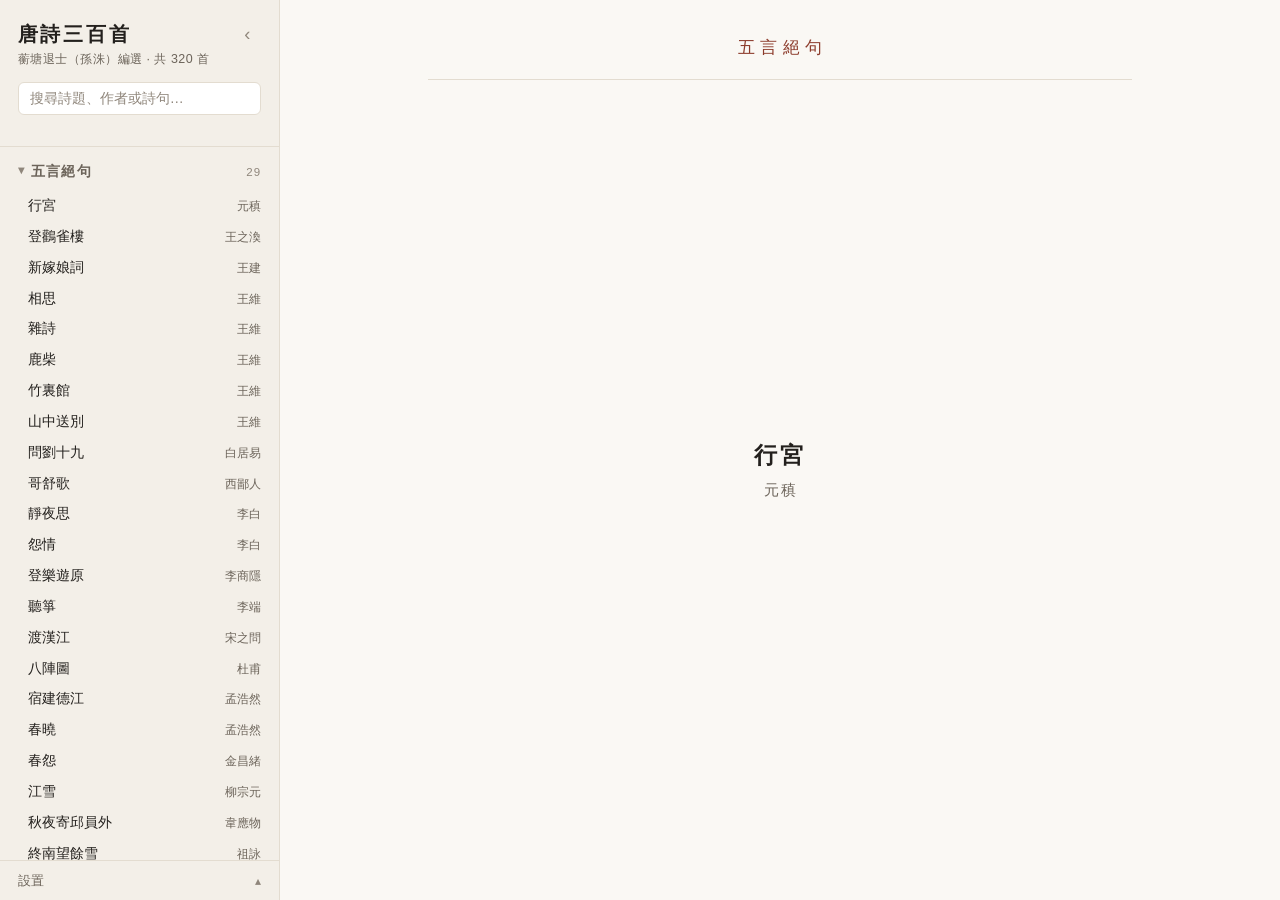
==== index.html @ 68292ffb "feat: add main content page" ====
<!DOCTYPE html>
<html lang="zh-Hant">
<head>
  <meta charset="utf-8">
  <meta name="viewport" content="width=device-width, initial-scale=1">
  <meta name="color-scheme" content="light dark">
  <title>唐詩三百首</title>
  <style>
:root {
  color-scheme: light dark;

  --bg: #faf8f4;
  --bg-sidebar: #f3efe8;
  --bg-hover: #eae4d9;
  --bg-input: #ffffff;
  --text: #23201d;
  --text-muted: #6c645a;
  --text-faint: #8f867b;
  --border: #e3dcd0;
  --accent: #8c3b2b;

  --font-serif: "Songti TC", "Source Han Serif TC", "Noto Serif TC", "STSong", "PMingLiU", "PingFang TC", Georgia, serif;
  --font-ui: "PingFang TC", "Noto Sans TC", "Hiragino Sans CNS", -apple-system, BlinkMacSystemFont, "Segoe UI", sans-serif;
  --sidebar-width: 17.5rem;
  --scan-dur: 2500ms;
  --scan-delay: 1250ms;
}

@media (prefers-color-scheme: dark) {
  :root {
    --bg: #151412;
    --bg-sidebar: #1c1a17;
    --bg-hover: #272420;
    --bg-input: #141311;
    --text: #e6e0d6;
    --text-muted: #9e9589;
    --text-faint: #756e64;
    --border: #2e2a24;
    --accent: #d8866c;
  }
}

*,
*::before,
*::after {
  box-sizing: border-box;
}

html,
body {
  margin: 0;
  padding: 0;
  height: 100%;
  background: var(--bg);
  color: var(--text);
  font-family: var(--font-serif);
  -webkit-font-smoothing: antialiased;
  text-rendering: optimizeLegibility;
}

.sidebar-toggle {
  position: fixed;
  width: 1px;
  height: 1px;
  padding: 0;
  margin: -1px;
  overflow: hidden;
  clip-path: inset(50%);
  white-space: nowrap;
  border: 0;
}

.layout {
  position: relative;
  display: flex;
  height: 100dvh;
  overflow: hidden;
}

/* ── Left Sidebar: Catalog & Search ── */
.sidebar {
  display: flex;
  flex-direction: column;
  width: var(--sidebar-width);
  flex: 0 0 var(--sidebar-width);
  height: 100%;
  overflow: hidden;
  background: var(--bg-sidebar);
  border-inline-end: 1px solid var(--border);
  font-family: var(--font-ui);
  transition: margin-inline-start 260ms cubic-bezier(0.22, 1, 0.36, 1), visibility 0s linear 0s;
}

.sidebar-toggle:checked ~ .layout .sidebar {
  margin-inline-start: calc(-1 * var(--sidebar-width));
  visibility: hidden;
  transition: margin-inline-start 260ms cubic-bezier(0.22, 1, 0.36, 1), visibility 0s linear 260ms;
}

.sidebar-open {
  position: fixed;
  top: 0.9rem;
  inset-inline-start: 0.9rem;
  z-index: 15;
  padding: 0.36rem 0.68rem;
  font-family: var(--font-ui);
  font-size: 0.8rem;
  letter-spacing: 0.08em;
  color: var(--text-muted);
  background: color-mix(in srgb, var(--bg-sidebar) 88%, transparent);
  border: 1px solid var(--border);
  border-radius: 6px;
  cursor: pointer;
  user-select: none;
  opacity: 0;
  pointer-events: none;
  transform: translateX(-8px);
  transition: opacity 200ms ease, transform 200ms ease, background-color 150ms ease, color 150ms ease;
}

.sidebar-toggle:checked ~ .layout .sidebar-open {
  opacity: 0.78;
  pointer-events: auto;
  transform: translateX(0);
}

.sidebar-toggle:checked ~ .layout .sidebar-open:hover {
  opacity: 1;
  background: var(--bg-hover);
  color: var(--text);
}

.sidebar-toggle:focus-visible ~ .layout .sidebar-close,
.sidebar-toggle:focus-visible ~ .layout .sidebar-open {
  outline: 2px solid var(--accent);
  outline-offset: 2px;
}

.sidebar-backdrop {
  display: none;
}

.sidebar-header {
  padding: 1.25rem 1.1rem 0.75rem;
  border-block-end: 1px solid var(--border);
  flex-shrink: 0;
}

.sidebar-title-row {
  display: flex;
  align-items: center;
  justify-content: space-between;
  gap: 0.5rem;
}

.sidebar-close {
  display: inline-flex;
  align-items: center;
  justify-content: center;
  width: 1.75rem;
  height: 1.75rem;
  font-size: 1.15rem;
  line-height: 1;
  color: var(--text-faint);
  border-radius: 5px;
  cursor: pointer;
  user-select: none;
  transition: background-color 150ms ease, color 150ms ease;
}

.sidebar-close:hover {
  background: var(--bg-hover);
  color: var(--text);
}

.book-title {
  margin: 0;
  font-family: var(--font-serif);
  font-size: 1.25rem;
  font-weight: 600;
  letter-spacing: 0.14em;
}

.book-title a {
  color: inherit;
  text-decoration: none;
}

.book-meta {
  margin: 0.2rem 0 0;
  font-size: 0.78rem;
  color: var(--text-muted);
  letter-spacing: 0.04em;
}

.search-box {
  margin-block-start: 0.85rem;
}

.search-input {
  width: 100%;
  padding: 0.48rem 0.7rem;
  font: inherit;
  font-size: 0.875rem;
  color: var(--text);
  background: var(--bg-input);
  border: 1px solid var(--border);
  border-radius: 6px;
  outline: none;
  transition: border-color 0.15s ease;
}

.search-input::placeholder {
  color: var(--text-faint);
}

.search-input:focus {
  border-color: var(--accent);
}

.search-status {
  display: block;
  min-height: 1.1em;
  margin-block-start: 0.35rem;
  font-size: 0.75rem;
  color: var(--text-muted);
}

.toc {
  flex: 1 1 auto;
  overflow-y: auto;
  overscroll-behavior: contain;
  padding: 0.5rem 0.5rem 2rem;
}

.toc-group {
  margin-block-end: 0.35rem;
}

.toc-group summary {
  display: flex;
  align-items: center;
  justify-content: space-between;
  padding: 0.45rem 0.6rem;
  font-family: var(--font-serif);
  font-size: 0.9rem;
  font-weight: 600;
  letter-spacing: 0.08em;
  color: var(--text-muted);
  cursor: pointer;
  border-radius: 5px;
  list-style: none;
  user-select: none;
}

.toc-group summary::-webkit-details-marker {
  display: none;
}

.toc-group summary::before {
  content: "▸";
  font-size: 0.72rem;
  margin-inline-end: 0.4rem;
  color: var(--text-faint);
  transition: transform 0.15s ease;
}

.toc-group[open] summary::before {
  transform: rotate(90deg);
}

.toc-group summary:hover {
  background: var(--bg-hover);
  color: var(--text);
}

.toc-group-label {
  flex: 1;
}

.toc-count {
  font-family: var(--font-ui);
  font-size: 0.72rem;
  font-weight: 400;
  color: var(--text-faint);
}

.toc-list {
  margin: 0.15rem 0 0.4rem;
  padding: 0;
  list-style: none;
}

.toc-list li[hidden],
.toc-group[hidden] {
  display: none;
}

.toc-list a {
  display: flex;
  align-items: baseline;
  justify-content: space-between;
  gap: 0.5rem;
  padding: 0.34rem 0.6rem 0.34rem 1.25rem;
  color: var(--text);
  text-decoration: none;
  font-size: 0.86rem;
  line-height: 1.45;
  border-radius: 5px;
}

.toc-list a:hover {
  background: var(--bg-hover);
}

.toc-list a:focus-visible,
.toc-group summary:focus-visible,
.search-input:focus-visible,
.book-title a:focus-visible {
  outline: 2px solid var(--accent);
  outline-offset: -1px;
}

.toc-title {
  overflow: hidden;
  text-overflow: ellipsis;
  white-space: nowrap;
}

.toc-author {
  flex-shrink: 0;
  font-size: 0.76rem;
  color: var(--text-muted);
}

/* ── Sidebar Footer: Settings ── */
.sidebar-footer {
  flex-shrink: 0;
  border-block-start: 1px solid var(--border);
  background: var(--bg-sidebar);
}

.settings-panel summary {
  display: flex;
  align-items: center;
  justify-content: space-between;
  padding: 0.65rem 1.1rem;
  font-size: 0.84rem;
  color: var(--text-muted);
  cursor: pointer;
  list-style: none;
  user-select: none;
}

.settings-panel summary::-webkit-details-marker {
  display: none;
}

.settings-panel summary::after {
  content: "▴";
  font-size: 0.75rem;
  color: var(--text-faint);
  transition: transform 0.15s ease;
}

.settings-panel[open] summary::after {
  transform: rotate(180deg);
}

.settings-panel summary:hover {
  background: var(--bg-hover);
  color: var(--text);
}

.settings-panel summary:focus-visible,
.setting-num:focus-visible,
.setting-action:focus-visible {
  outline: 2px solid var(--accent);
  outline-offset: -1px;
}

.settings-body {
  padding: 0.25rem 1.1rem 0.9rem;
  display: flex;
  flex-direction: column;
  gap: 0.7rem;
  font-size: 0.8rem;
  color: var(--text-muted);
}

.setting-field {
  display: flex;
  flex-direction: column;
  gap: 0.3rem;
}

.setting-head {
  display: flex;
  align-items: center;
  justify-content: space-between;
  gap: 0.5rem;
}

.setting-input-wrap {
  display: inline-flex;
  align-items: center;
  gap: 0.25rem;
  color: var(--text-faint);
  font-size: 0.76rem;
}

.setting-num {
  width: 4.4rem;
  padding: 0.16rem 0.35rem;
  font: inherit;
  font-variant-numeric: tabular-nums;
  text-align: end;
  color: var(--text);
  background: var(--bg-input);
  border: 1px solid var(--border);
  border-radius: 4px;
}

.setting-range {
  width: 100%;
  margin: 0;
  accent-color: var(--accent);
  cursor: pointer;
}

.settings-actions {
  display: flex;
  justify-content: space-between;
  gap: 0.5rem;
  padding-block-start: 0.15rem;
}

.setting-action {
  flex: 1;
  padding: 0.32rem 0.5rem;
  font: inherit;
  font-size: 0.76rem;
  color: var(--text-muted);
  background: var(--bg-input);
  border: 1px solid var(--border);
  border-radius: 5px;
  cursor: pointer;
}

.setting-action:hover {
  background: var(--bg-hover);
  color: var(--text);
}

/* ── Right Reading Pane ── */
.reader {
  flex: 1 1 auto;
  min-width: 0;
  height: 100%;
  overflow-y: auto;
  scroll-behavior: smooth;
  container-type: size;
  padding: 0 2rem;
}

.reader-inner {
  max-width: 44rem;
  margin-inline: auto;
}

.poems-section {
  margin: 0;
}

.section-heading {
  margin: 0;
  padding-block: 2.25rem 1.25rem;
  text-align: center;
  font-size: 1.05rem;
  font-weight: 500;
  letter-spacing: 0.32em;
  text-indent: 0.32em;
  color: var(--accent);
  border-block-end: 1px solid var(--border);
  scroll-margin-top: 0;
}

.poem {
  min-height: 100dvh;
  min-height: 100cqh;
  display: flex;
  flex-direction: column;
  justify-content: center;
  align-items: center;
  padding: 3.5rem 1.25rem;
  text-align: center;
  border-block-end: 1px solid color-mix(in srgb, var(--border) 60%, transparent);
  scroll-margin-top: 0;
}

.poem:last-child {
  border-block-end: none;
}

.poem-header,
.poem-body,
.poem-notes {
  width: 100%;
}

.poem-header {
  margin-block-end: 1.45rem;
}

.poem-title {
  margin: 0;
  font-size: 1.42rem;
  font-weight: 600;
  letter-spacing: 0.12em;
  line-height: 1.5;
  text-wrap: balance;
}

.poem-alt {
  margin: 0.3rem 0 0;
  font-size: 0.84rem;
  color: var(--text-muted);
  letter-spacing: 0.04em;
}

.poem-author {
  margin: 0.45rem 0 0;
  font-size: 0.95rem;
  color: var(--text-muted);
  letter-spacing: 0.16em;
  text-indent: 0.16em;
}

.poem-body {
  font-size: 1.22rem;
  line-height: 2.2;
  letter-spacing: 0.08em;
}

.verse {
  position: relative;
  width: min(100%, 34em);
  margin: 0 auto;
  padding: 0.12em 0 0.12em 0.45em;
  text-align: center;
  hanging-punctuation: allow-end;
  border-radius: 6px;
}

/* Keep each clause intact and wrap cleanly at punctuation on narrow viewports */
.clause {
  display: inline-block;
  max-width: 100%;
}

/* ── Hover Mask-Wipe Reveal (方案二：漸層遮罩掃描) ── */
@keyframes maskWipe {
  from {
    -webkit-mask-position: 100% 0;
    mask-position: 100% 0;
  }
  to {
    -webkit-mask-position: 0% 0;
    mask-position: 0% 0;
  }
}

.js-reveal .verse:not(.is-revealed) .clause {
  opacity: 0;
}

.js-reveal .verse.is-revealed .clause {
  -webkit-mask-image: linear-gradient(90deg, #000 0%, #000 42%, transparent 58%, transparent 100%);
  mask-image: linear-gradient(90deg, #000 0%, #000 42%, transparent 58%, transparent 100%);
  -webkit-mask-size: 260% 100%;
  mask-size: 260% 100%;
  -webkit-mask-repeat: no-repeat;
  mask-repeat: no-repeat;
  animation: maskWipe max(var(--scan-dur, 2500ms), 1ms) ease-out both;
  animation-delay: calc(var(--clause-i, 0) * var(--scan-delay, 1250ms));
}

.poem-notes {
  margin-block-start: 1.4rem;
  font-family: var(--font-ui);
  font-size: 0.78rem;
  line-height: 1.7;
  color: var(--text-faint);
  text-wrap: balance;
}

@media (prefers-reduced-motion: reduce) {
  .reader {
    scroll-behavior: auto;
  }

  .search-input,
  .toc-group summary::before,
  .settings-panel summary::after,
  .sidebar,
  .sidebar-open,
  .sidebar-close,
  .sidebar-backdrop {
    transition: none;
  }

  .js-reveal .verse.is-revealed .clause {
    -webkit-mask-image: none;
    mask-image: none;
    animation: none;
  }
}

/* ── Narrow Viewports ── */
@media (max-width: 760px) {
  .sidebar {
    position: fixed;
    inset-block: 0;
    inset-inline-start: 0;
    z-index: 30;
    width: min(82vw, 18.5rem);
    max-width: 100%;
    box-shadow: 0 8px 30px rgb(0 0 0 / 0.16);
    transition: transform 260ms cubic-bezier(0.22, 1, 0.36, 1), visibility 0s linear 0s;
  }

  .sidebar-toggle:checked ~ .layout .sidebar {
    margin-inline-start: 0;
    transform: translateX(-100%);
    visibility: hidden;
    transition: transform 260ms cubic-bezier(0.22, 1, 0.36, 1), visibility 0s linear 260ms;
  }

  .sidebar-backdrop {
    display: block;
    position: fixed;
    inset: 0;
    z-index: 25;
    background: rgb(0 0 0 / 0.28);
    opacity: 1;
    transition: opacity 220ms ease, visibility 0s linear 0s;
  }

  .sidebar-toggle:checked ~ .layout .sidebar-backdrop {
    opacity: 0;
    pointer-events: none;
    visibility: hidden;
    transition: opacity 220ms ease, visibility 0s linear 220ms;
  }

  .sidebar-header {
    padding: 0.95rem 1rem 0.65rem;
  }

  .search-box {
    margin-block-start: 0.6rem;
  }

  .reader {
    padding: 0 1rem;
  }

  .poem {
    padding: 2rem 0.5rem;
  }

  .poem-body {
    font-size: 1.12rem;
    line-height: 2.05;
  }
}

/* ── Print ── */
@media print {
  .layout {
    display: block;
    height: auto;
    overflow: visible;
  }

  .sidebar,
  .sidebar-open,
  .sidebar-backdrop {
    display: none;
  }

  .reader {
    height: auto;
    overflow: visible;
    container-type: normal;
    padding: 0;
  }

  .poem {
    min-height: auto;
    display: block;
    padding: 1.5rem 0;
    break-inside: avoid;
  }

  .js-reveal .verse:not(.is-revealed) .clause,
  .js-reveal .verse.is-revealed .clause {
    opacity: 1;
    -webkit-mask-image: none;
    mask-image: none;
    animation: none;
  }
}
  </style>
</head>
<body>
  <input id="sidebar-toggle" class="sidebar-toggle" type="checkbox" aria-label="切換目錄顯示">
  <div class="layout">
    <aside class="sidebar" id="sidebar">
      <header class="sidebar-header">
        <div class="sidebar-title-row">
          <h1 class="book-title"><a href="#sec-1">唐詩三百首</a></h1>
          <label for="sidebar-toggle" class="sidebar-close" title="左滑或點擊隱藏目錄" aria-label="隱藏目錄">‹</label>
        </div>
        <p class="book-meta">蘅塘退士（孫洙）編選 · 共 320 首</p>
        <div class="search-box">
          <input
            id="toc-search"
            class="search-input"
            type="search"
            placeholder="搜尋詩題、作者或詩句…"
            autocomplete="off"
            spellcheck="false"
            aria-label="搜尋詩題、作者或詩句"
          >
          <output id="search-status" class="search-status" for="toc-search" aria-live="polite"></output>
        </div>
      </header>
      <nav class="toc" aria-label="詩歌目錄">
      <details class="toc-group" open>
        <summary><span class="toc-group-label">五言絕句</span><span class="toc-count">29</span></summary>
        <ol class="toc-list">
          <li data-q="行宮 元稹 五言絕句 寥落古行宮，宮花寂寞紅。白頭宮女在，閒坐說玄宗。"><a href="#p001"><span class="toc-title">行宮</span><span class="toc-author">元稹</span></a></li>
          <li data-q="登鸛雀樓 王之渙 五言絕句 白日依山盡，黃河入海流。欲窮千里目，更上一層樓。"><a href="#p002"><span class="toc-title">登鸛雀樓</span><span class="toc-author">王之渙</span></a></li>
          <li data-q="新嫁娘詞 王建 五言絕句 三日入廚下，洗手作羹湯。未諳姑食性，先遣小姑嘗。"><a href="#p003"><span class="toc-title">新嫁娘詞</span><span class="toc-author">王建</span></a></li>
          <li data-q="相思 王維 五言絕句 紅豆生南國，春來發幾枝。願君多采擷，此物最相思。"><a href="#p004"><span class="toc-title">相思</span><span class="toc-author">王維</span></a></li>
          <li data-q="雜詩 雜詩三首·其二 王維 五言絕句 君自故鄉來，應知故鄉事。來日綺窗前，寒梅著花未？"><a href="#p005"><span class="toc-title">雜詩</span><span class="toc-author">王維</span></a></li>
          <li data-q="鹿柴 王維 五言絕句 空山不見人，但聞人語響。返景入深林，復照青苔上。"><a href="#p006"><span class="toc-title">鹿柴</span><span class="toc-author">王維</span></a></li>
          <li data-q="竹裏館 王維 五言絕句 獨坐幽篁裏，彈琴復長嘯。深林人不知，明月來相照。"><a href="#p007"><span class="toc-title">竹裏館</span><span class="toc-author">王維</span></a></li>
          <li data-q="山中送別 送別 王維 五言絕句 山中相送罷，日暮掩柴扉。春草明年綠，王孫歸不歸？"><a href="#p008"><span class="toc-title">山中送別</span><span class="toc-author">王維</span></a></li>
          <li data-q="問劉十九 白居易 五言絕句 綠蟻新醅酒，紅泥小火爐。晚來天欲雪，能飲一杯無？"><a href="#p009"><span class="toc-title">問劉十九</span><span class="toc-author">白居易</span></a></li>
          <li data-q="哥舒歌 西鄙人 五言絕句 北斗七星高，哥舒夜帶刀。至今窺牧馬，不敢過臨洮。"><a href="#p010"><span class="toc-title">哥舒歌</span><span class="toc-author">西鄙人</span></a></li>
          <li data-q="靜夜思 李白 五言絕句 床前明月光，疑是地上霜。舉頭望明月，低頭思故鄉。"><a href="#p011"><span class="toc-title">靜夜思</span><span class="toc-author">李白</span></a></li>
          <li data-q="怨情 李白 五言絕句 美人卷珠簾，深坐顰蛾眉。但見淚痕溼，不知心恨誰。"><a href="#p012"><span class="toc-title">怨情</span><span class="toc-author">李白</span></a></li>
          <li data-q="登樂遊原 樂遊原 李商隱 五言絕句 向晚意不適，驅車登古原。夕陽無限好，只是近黃昏。"><a href="#p013"><span class="toc-title">登樂遊原</span><span class="toc-author">李商隱</span></a></li>
          <li data-q="聽箏 李端 五言絕句 鳴箏金粟柱，素手玉房前。欲得周郎顧，時時誤拂弦。"><a href="#p014"><span class="toc-title">聽箏</span><span class="toc-author">李端</span></a></li>
          <li data-q="渡漢江 宋之問 五言絕句 嶺外音書斷，經冬復歷春。近鄉情更怯，不敢問來人。"><a href="#p015"><span class="toc-title">渡漢江</span><span class="toc-author">宋之問</span></a></li>
          <li data-q="八陣圖 杜甫 五言絕句 功蓋三分國，名成八陣圖。江流石不轉，遺恨失吞吳。"><a href="#p016"><span class="toc-title">八陣圖</span><span class="toc-author">杜甫</span></a></li>
          <li data-q="宿建德江 孟浩然 五言絕句 移舟泊煙渚，日暮客愁新。野曠天低樹，江清月近人。"><a href="#p017"><span class="toc-title">宿建德江</span><span class="toc-author">孟浩然</span></a></li>
          <li data-q="春曉 孟浩然 五言絕句 春眠不覺曉，處處聞啼鳥。夜來風雨聲，花落知多少。"><a href="#p018"><span class="toc-title">春曉</span><span class="toc-author">孟浩然</span></a></li>
          <li data-q="春怨 伊州歌 金昌緒 五言絕句 打起黃鶯兒，莫教枝上啼。啼時驚妾夢，不得到遼西。"><a href="#p019"><span class="toc-title">春怨</span><span class="toc-author">金昌緒</span></a></li>
          <li data-q="江雪 柳宗元 五言絕句 千山鳥飛絕，萬徑人蹤滅。孤舟蓑笠翁，獨釣寒江雪。"><a href="#p020"><span class="toc-title">江雪</span><span class="toc-author">柳宗元</span></a></li>
          <li data-q="秋夜寄邱員外 秋夜寄丘二十二員外 韋應物 五言絕句 懷君屬秋夜，散步詠涼天。空山松子落，幽人應未眠。"><a href="#p021"><span class="toc-title">秋夜寄邱員外</span><span class="toc-author">韋應物</span></a></li>
          <li data-q="終南望餘雪 祖詠 五言絕句 終南陰嶺秀，積雪浮雲端。林表明霽色，城中增暮寒。"><a href="#p022"><span class="toc-title">終南望餘雪</span><span class="toc-author">祖詠</span></a></li>
          <li data-q="宮詞 宮詞二首·其一 張祜 五言絕句 故國三千里，深宮二十年。一聲何滿子，雙淚落君前。"><a href="#p023"><span class="toc-title">宮詞</span><span class="toc-author">張祜</span></a></li>
          <li data-q="尋隱者不遇 孫革訪羊尊師詩 賈島 五言絕句 松下問童子，言師採藥去。只在此山中，雲深不知處。"><a href="#p024"><span class="toc-title">尋隱者不遇</span><span class="toc-author">賈島</span></a></li>
          <li data-q="送崔九 崔九欲往南山馬上口號與別 / 留別王維 裴迪 五言絕句 歸山深淺去，須盡丘壑美。莫學武陵人，暫遊桃源裏。"><a href="#p025"><span class="toc-title">送崔九</span><span class="toc-author">裴迪</span></a></li>
          <li data-q="送靈澈上人 劉長卿 五言絕句 蒼蒼竹林寺，杳杳鐘聲晚。荷笠帶斜陽，青山獨歸遠。"><a href="#p026"><span class="toc-title">送靈澈上人</span><span class="toc-author">劉長卿</span></a></li>
          <li data-q="聽彈琴 劉長卿 五言絕句 泠泠七絃上，靜聽松風寒。古調雖自愛，今人多不彈。"><a href="#p027"><span class="toc-title">聽彈琴</span><span class="toc-author">劉長卿</span></a></li>
          <li data-q="送上人 送方外上人 劉長卿 五言絕句 孤雲將野鶴，豈向人間住。莫買沃洲山，時人已知處。"><a href="#p028"><span class="toc-title">送上人</span><span class="toc-author">劉長卿</span></a></li>
          <li data-q="玉臺體 權德輿 五言絕句 昨夜裙帶解，今朝蟢子飛。鉛華不可棄，莫是藁砧歸。"><a href="#p029"><span class="toc-title">玉臺體</span><span class="toc-author">權德輿</span></a></li>
        </ol>
      </details>
      <details class="toc-group" open>
        <summary><span class="toc-group-label">七言絕句</span><span class="toc-count">51</span></summary>
        <ol class="toc-list">
          <li data-q="芙蓉樓送辛漸 王昌齡 七言絕句 寒雨連江夜入吳，平明送客楚山孤。洛陽親友如相問，一片冰心在玉壺。"><a href="#p030"><span class="toc-title">芙蓉樓送辛漸</span><span class="toc-author">王昌齡</span></a></li>
          <li data-q="閨怨 王昌齡 七言絕句 閨中少婦不知愁，春日凝妝上翠樓。忽見陌頭楊柳色，悔教夫婿覓封侯。"><a href="#p031"><span class="toc-title">閨怨</span><span class="toc-author">王昌齡</span></a></li>
          <li data-q="春宮曲 王昌齡 七言絕句 昨夜風開露井桃，未央前殿月輪高。平陽歌舞新承寵，簾外春寒賜錦袍。"><a href="#p032"><span class="toc-title">春宮曲</span><span class="toc-author">王昌齡</span></a></li>
          <li data-q="九月九日憶山東兄弟 王維 七言絕句 獨在異鄉爲異客，每逢佳節倍思親。遙知兄弟登高處，遍插茱萸少一人。"><a href="#p033"><span class="toc-title">九月九日憶山東兄弟</span><span class="toc-author">王維</span></a></li>
          <li data-q="涼州詞 涼州詞二首·其一 王翰 七言絕句 葡萄美酒夜光杯，欲飲琵琶馬上催。醉臥沙場君莫笑，古來征戰幾人回？"><a href="#p034"><span class="toc-title">涼州詞</span><span class="toc-author">王翰</span></a></li>
          <li data-q="後宮詞 白居易 七言絕句 淚溼羅巾夢不成，夜深前殿按歌聲。紅顏未老恩先斷，斜倚薰籠坐到明。"><a href="#p035"><span class="toc-title">後宮詞</span><span class="toc-author">白居易</span></a></li>
          <li data-q="宮中詞 宮詞 朱慶餘 七言絕句 寂寂花時閉院門，美人相並立瓊軒。含情欲說宮中事，鸚鵡前頭不敢言。"><a href="#p036"><span class="toc-title">宮中詞</span><span class="toc-author">朱慶餘</span></a></li>
          <li data-q="近試上張水部 近試上張籍水部 / 閨意獻張水部 朱慶餘 七言絕句 洞房昨夜停紅燭，待曉堂前拜舅姑。妝罷低聲問夫婿，畫眉深淺入時無。"><a href="#p037"><span class="toc-title">近試上張水部</span><span class="toc-author">朱慶餘</span></a></li>
          <li data-q="逢入京使 岑參 七言絕句 故園東望路漫漫，雙袖龍鍾淚不乾。馬上相逢無紙筆，憑君傳語報平安。"><a href="#p038"><span class="toc-title">逢入京使</span><span class="toc-author">岑參</span></a></li>
          <li data-q="黃鶴樓送孟浩然之廣陵 李白 七言絕句 故人西辭黃鶴樓，煙花三月下揚州。孤帆遠影碧空盡，唯見長江天際流。"><a href="#p039"><span class="toc-title">黃鶴樓送孟浩然之廣陵</span><span class="toc-author">李白</span></a></li>
          <li data-q="早發白帝城 白帝下江陵 李白 七言絕句 朝辭白帝彩雲間，千里江陵一日還。兩岸猿聲啼不住，輕舟已過萬重山。"><a href="#p040"><span class="toc-title">早發白帝城</span><span class="toc-author">李白</span></a></li>
          <li data-q="夜上受降城聞笛 李益 七言絕句 回樂烽前沙似雪，受降城外月如霜。不知何處吹蘆管，一夜征人盡望鄉。"><a href="#p041"><span class="toc-title">夜上受降城聞笛</span><span class="toc-author">李益</span></a></li>
          <li data-q="賈生 李商隱 七言絕句 宣室求賢訪逐臣，賈生才調更無倫。可憐夜半虛前席，不問蒼生問鬼神。"><a href="#p042"><span class="toc-title">賈生</span><span class="toc-author">李商隱</span></a></li>
          <li data-q="隋宮 李商隱 七言絕句 乘興南遊不戒嚴，九重誰省諫書函。春風舉國裁宮錦，半作障泥半作帆。"><a href="#p043"><span class="toc-title">隋宮</span><span class="toc-author">李商隱</span></a></li>
          <li data-q="瑤池 李商隱 七言絕句 瑤池阿母綺窗開，黃竹歌聲動地哀。八駿日行三萬里，穆王何事不重來。"><a href="#p044"><span class="toc-title">瑤池</span><span class="toc-author">李商隱</span></a></li>
          <li data-q="嫦娥 李商隱 七言絕句 雲母屏風燭影深，長河漸落曉星沉。嫦娥應悔偷靈藥，碧海青天夜夜心。"><a href="#p045"><span class="toc-title">嫦娥</span><span class="toc-author">李商隱</span></a></li>
          <li data-q="夜雨寄北 李商隱 七言絕句 君問歸期未有期，巴山夜雨漲秋池。何當共剪西窗燭，卻話巴山夜雨時。"><a href="#p046"><span class="toc-title">夜雨寄北</span><span class="toc-author">李商隱</span></a></li>
          <li data-q="寄令狐郎中 李商隱 七言絕句 嵩雲秦樹久離居，雙鯉迢迢一紙書。休問梁園舊賓客，茂陵秋雨病相如。"><a href="#p047"><span class="toc-title">寄令狐郎中</span><span class="toc-author">李商隱</span></a></li>
          <li data-q="爲有 李商隱 七言絕句 爲有云屏無限嬌，鳳城寒盡怕春宵。無端嫁得金龜婿，辜負香衾事早朝。"><a href="#p048"><span class="toc-title">爲有</span><span class="toc-author">李商隱</span></a></li>
          <li data-q="江南逢李龜年 杜甫 七言絕句 岐王宅裏尋常見，崔九堂前幾度聞。正是江南好風景，落花時節又逢君。"><a href="#p049"><span class="toc-title">江南逢李龜年</span><span class="toc-author">杜甫</span></a></li>
          <li data-q="贈別·其一 贈別二首·其一 杜牧 七言絕句 娉娉嫋嫋十三餘，豆蔻梢頭二月初。春風十里揚州路，卷上珠簾總不如。"><a href="#p050"><span class="toc-title">贈別·其一</span><span class="toc-author">杜牧</span></a></li>
          <li data-q="贈別·其二 贈別二首·其二 杜牧 七言絕句 多情卻似總無情，唯覺樽前笑不成。蠟燭有心還惜別，替人垂淚到天明。"><a href="#p051"><span class="toc-title">贈別·其二</span><span class="toc-author">杜牧</span></a></li>
          <li data-q="金谷園 杜牧 七言絕句 繁華事散逐香塵，流水無情草自春。日暮東風怨啼鳥，落花猶似墜樓人。"><a href="#p052"><span class="toc-title">金谷園</span><span class="toc-author">杜牧</span></a></li>
          <li data-q="寄揚州韓綽判官 杜牧 七言絕句 青山隱隱水迢迢，秋盡江南草未凋。二十四橋明月夜，玉人何處教吹簫？"><a href="#p053"><span class="toc-title">寄揚州韓綽判官</span><span class="toc-author">杜牧</span></a></li>
          <li data-q="遣懷 杜牧 七言絕句 落魄江南載酒行，楚腰纖細掌中輕。十年一覺揚州夢，贏得青樓薄倖名。"><a href="#p054"><span class="toc-title">遣懷</span><span class="toc-author">杜牧</span></a></li>
          <li data-q="秋夕 杜牧 七言絕句 銀燭秋光冷畫屏，輕羅小扇撲流螢。天階夜色涼如水，臥看牽牛織女星。"><a href="#p055"><span class="toc-title">秋夕</span><span class="toc-author">杜牧</span></a></li>
          <li data-q="將赴吳興登樂遊原一絕 杜牧 七言絕句 清時有味是無能，閒愛孤雲靜愛僧。欲把一麾江海去，樂遊原上望昭陵。"><a href="#p056"><span class="toc-title">將赴吳興登樂遊原一絕</span><span class="toc-author">杜牧</span></a></li>
          <li data-q="赤壁 杜牧 七言絕句 折戟沉沙鐵未銷，自將磨洗認前朝。東風不與周郎便，銅雀春深鎖二喬。"><a href="#p057"><span class="toc-title">赤壁</span><span class="toc-author">杜牧</span></a></li>
          <li data-q="泊秦淮 杜牧 七言絕句 煙籠寒水月籠沙，夜泊秦淮近酒家。商女不知亡國恨，隔江猶唱後庭花。"><a href="#p058"><span class="toc-title">泊秦淮</span><span class="toc-author">杜牧</span></a></li>
          <li data-q="征人怨 征怨 柳中庸 七言絕句 歲歲金河復玉關，朝朝馬策與刀環。三春白雪歸青冢，萬里黃河繞黑山。"><a href="#p059"><span class="toc-title">征人怨</span><span class="toc-author">柳中庸</span></a></li>
          <li data-q="金陵圖 韋莊 七言絕句 誰謂傷心畫不成，畫人心逐世人情。君看六幅南朝事，老木寒雲滿故城。"><a href="#p060"><span class="toc-title">金陵圖</span><span class="toc-author">韋莊</span></a></li>
          <li data-q="滁州西澗 韋應物 七言絕句 獨憐幽草澗邊生，上有黃鸝深樹鳴。春潮帶雨晚來急，野渡無人舟自橫。"><a href="#p061"><span class="toc-title">滁州西澗</span><span class="toc-author">韋應物</span></a></li>
          <li data-q="桃花溪 張旭 七言絕句 隱隱飛橋隔野煙，石磯西畔問漁船。桃花盡日隨流水，洞在清溪何處邊。"><a href="#p062"><span class="toc-title">桃花溪</span><span class="toc-author">張旭</span></a></li>
          <li data-q="寄人 張泌 七言絕句 別夢依依到謝家，小廊回合曲闌斜。多情只有春庭月，猶爲離人照落花。"><a href="#p063"><span class="toc-title">寄人</span><span class="toc-author">張泌</span></a></li>
          <li data-q="題金陵渡 張祜 七言絕句 金陵津渡小山樓，一宿行人自可愁。潮落夜江斜月裏，兩三星火是瓜州。"><a href="#p064"><span class="toc-title">題金陵渡</span><span class="toc-author">張祜</span></a></li>
          <li data-q="贈內人 張祜 七言絕句 禁門宮樹月痕過，媚眼惟看宿鷺窠。斜拔玉釵燈影畔，剔開紅焰救飛蛾。"><a href="#p065"><span class="toc-title">贈內人</span><span class="toc-author">張祜</span></a></li>
          <li data-q="集靈臺·其一 張祜 七言絕句 日光斜照集靈臺，紅樹花迎曉露開。昨夜上皇新授籙，太真含笑入簾來。"><a href="#p066"><span class="toc-title">集靈臺·其一</span><span class="toc-author">張祜</span></a></li>
          <li data-q="集靈臺·其二 張祜 七言絕句 虢國夫人承主恩，平明騎馬入宮門。卻嫌脂粉污顏色，淡掃蛾眉朝至尊。"><a href="#p067"><span class="toc-title">集靈臺·其二</span><span class="toc-author">張祜</span></a></li>
          <li data-q="楓橋夜泊 張繼 七言絕句 月落烏啼霜滿天，江楓漁火對愁眠。姑蘇城外寒山寺，夜半鐘聲到客船。"><a href="#p068"><span class="toc-title">楓橋夜泊</span><span class="toc-author">張繼</span></a></li>
          <li data-q="隴西行 隴西行四首·其二 陳陶 七言絕句 誓掃匈奴不顧身，五千貂錦喪胡塵。可憐無定河邊骨，猶是春閨夢裏人！"><a href="#p069"><span class="toc-title">隴西行</span><span class="toc-author">陳陶</span></a></li>
          <li data-q="雜詩 佚名 七言絕句 近寒食雨草萋萋，著麥苗風柳映堤。等是有家歸未得，杜鵑休向耳邊啼。"><a href="#p070"><span class="toc-title">雜詩</span><span class="toc-author">佚名</span></a></li>
          <li data-q="回鄉偶書·其一 回鄉偶書二首·其一 賀知章 七言絕句 少小離家老大回，鄉音無改鬢毛衰。兒童相見不相識，笑問客從何處來。"><a href="#p071"><span class="toc-title">回鄉偶書·其一</span><span class="toc-author">賀知章</span></a></li>
          <li data-q="瑤瑟怨 溫庭筠 七言絕句 冰簟銀牀夢不成，碧天如水夜雲輕。雁聲遠過瀟湘去，十二樓中月自明。"><a href="#p072"><span class="toc-title">瑤瑟怨</span><span class="toc-author">溫庭筠</span></a></li>
          <li data-q="月夜 夜月 劉方平 七言絕句 更深月色半人家，北斗闌干南斗斜。今夜偏知春氣暖，蟲聲新透綠窗紗。"><a href="#p073"><span class="toc-title">月夜</span><span class="toc-author">劉方平</span></a></li>
          <li data-q="春怨 劉方平 七言絕句 紗窗日落漸黃昏，金屋無人見淚痕。寂寞空庭春欲晚，梨花滿地不開門。"><a href="#p074"><span class="toc-title">春怨</span><span class="toc-author">劉方平</span></a></li>
          <li data-q="烏衣巷 劉禹錫 七言絕句 朱雀橋邊野草花，烏衣巷口夕陽斜。舊時王謝堂前燕，飛入尋常百姓家。"><a href="#p075"><span class="toc-title">烏衣巷</span><span class="toc-author">劉禹錫</span></a></li>
          <li data-q="春詞 和樂天春詞 劉禹錫 七言絕句 新妝宜面下朱樓，深鎖春光一院愁。行到中庭數花朵，蜻蜓飛上玉搔頭。"><a href="#p076"><span class="toc-title">春詞</span><span class="toc-author">劉禹錫</span></a></li>
          <li data-q="馬嵬坡 鄭畋 七言絕句 玄宗回馬楊妃死，雲雨雖亡日月新。終是聖明天子事，景陽宮井又何人。"><a href="#p077"><span class="toc-title">馬嵬坡</span><span class="toc-author">鄭畋</span></a></li>
          <li data-q="寒食 韓翃 七言絕句 春城無處不飛花，寒食東風御柳斜。日暮漢宮傳蠟燭，輕煙散入五侯家。"><a href="#p078"><span class="toc-title">寒食</span><span class="toc-author">韓翃</span></a></li>
          <li data-q="已涼 韓偓 七言絕句 碧闌干外繡簾垂，猩血屏風畫折枝。八尺龍鬚方錦褥，已涼天氣未寒時。"><a href="#p079"><span class="toc-title">已涼</span><span class="toc-author">韓偓</span></a></li>
          <li data-q="宮詞 顧況 七言絕句 長樂宮連上苑春，玉樓金殿豔歌新。君門一入無由出，唯有宮鶯得見人。"><a href="#p080"><span class="toc-title">宮詞</span><span class="toc-author">顧況</span></a></li>
        </ol>
      </details>
      <details class="toc-group" open>
        <summary><span class="toc-group-label">五言律詩</span><span class="toc-count">80</span></summary>
        <ol class="toc-list">
          <li data-q="送杜少府之任蜀州 送杜少府之任蜀川 王勃 五言律詩 城闕輔三秦，風煙望五津。與君離別意，同是宦遊人。海內存知己，天涯若比鄰。無爲在歧路，兒女共沾巾。"><a href="#p081"><span class="toc-title">送杜少府之任蜀州</span><span class="toc-author">王勃</span></a></li>
          <li data-q="送梓州李使君 王維 五言律詩 萬壑樹參天，千山響杜鵑。山中一夜雨，樹杪百重泉。漢女輸橦布，巴人訟芋田。文翁翻教授，不敢倚先賢。"><a href="#p082"><span class="toc-title">送梓州李使君</span><span class="toc-author">王維</span></a></li>
          <li data-q="漢江臨眺 漢江臨泛 王維 五言律詩 楚塞三湘接，荊門九派通。江流天地外，山色有無中。郡邑浮前浦，波瀾動遠空。襄陽好風日，留醉與山翁。"><a href="#p083"><span class="toc-title">漢江臨眺</span><span class="toc-author">王維</span></a></li>
          <li data-q="終南別業 王維 五言律詩 中歲頗好道，晚家南山陲。興來每獨往，勝事空自知。行到水窮處，坐看雲起時。偶然值林叟，談笑無還期。"><a href="#p084"><span class="toc-title">終南別業</span><span class="toc-author">王維</span></a></li>
          <li data-q="終南山 王維 五言律詩 太乙近天都，連山接海隅。白雲回望合，青靄入看無。分野中峯變，陰晴衆壑殊。欲投人處宿，隔水問樵夫。"><a href="#p085"><span class="toc-title">終南山</span><span class="toc-author">王維</span></a></li>
          <li data-q="酬張少府 王維 五言律詩 晚年唯好靜，萬事不關心。自顧無長策，空知返舊林。松風吹解帶，山月照彈琴。君問窮通理，漁歌入浦深。"><a href="#p086"><span class="toc-title">酬張少府</span><span class="toc-author">王維</span></a></li>
          <li data-q="過香積寺 王維 五言律詩 不知香積寺，數里入雲峯。古木無人徑，深山何處鐘。泉聲咽危石，日色冷青松。薄暮空潭曲，安禪製毒龍。"><a href="#p087"><span class="toc-title">過香積寺</span><span class="toc-author">王維</span></a></li>
          <li data-q="輞川閒居贈裴秀才迪 王維 五言律詩 寒山轉蒼翠，秋水日潺湲。倚杖柴門外，臨風聽暮蟬。渡頭餘落日，墟里上孤煙。復值接輿醉，狂歌五柳前。"><a href="#p088"><span class="toc-title">輞川閒居贈裴秀才迪</span><span class="toc-author">王維</span></a></li>
          <li data-q="山居秋暝 王維 五言律詩 空山新雨後，天氣晚來秋。明月松間照，清泉石上流。竹喧歸浣女，蓮動下漁舟。隨意春芳歇，王孫自可留。"><a href="#p089"><span class="toc-title">山居秋暝</span><span class="toc-author">王維</span></a></li>
          <li data-q="歸嵩山作 王維 五言律詩 清川帶長薄，車馬去閒閒。流水如有意，暮禽相與還。荒城臨古渡，落日滿秋山。迢遞嵩高下，歸來且閉關。"><a href="#p090"><span class="toc-title">歸嵩山作</span><span class="toc-author">王維</span></a></li>
          <li data-q="次北固山下 王灣 五言律詩 客路青山外，行舟綠水前。潮平兩岸闊，風正一帆懸。海日生殘夜，江春入舊年。鄉書何處達？歸雁洛陽邊。"><a href="#p091"><span class="toc-title">次北固山下</span><span class="toc-author">王灣</span></a></li>
          <li data-q="雲陽館與韓紳宿別 司空曙 五言律詩 故人江海別，幾度隔山川。乍見翻疑夢，相悲各問年。孤燈寒照雨，深竹暗浮煙。更有明朝恨，離杯惜共傳。"><a href="#p092"><span class="toc-title">雲陽館與韓紳宿別</span><span class="toc-author">司空曙</span></a></li>
          <li data-q="喜外弟盧綸見宿 司空曙 五言律詩 靜夜四無鄰，荒居舊業貧。雨中黃葉樹，燈下白頭人。以我獨沉久，愧君相見頻。平生自有分，況是蔡家親。"><a href="#p093"><span class="toc-title">喜外弟盧綸見宿</span><span class="toc-author">司空曙</span></a></li>
          <li data-q="賊平後送人北歸 司空曙 五言律詩 世亂同南去，時清獨北還。他鄉生白髮，舊國見青山。曉月過殘壘，繁星宿故關。寒禽與衰草，處處伴愁顏。"><a href="#p094"><span class="toc-title">賊平後送人北歸</span><span class="toc-author">司空曙</span></a></li>
          <li data-q="賦得古原草送別 草 白居易 五言律詩 離離原上草，一歲一枯榮。野火燒不盡，春風吹又生。遠芳侵古道，晴翠接荒城。又送王孫去，萋萋滿別情。"><a href="#p095"><span class="toc-title">賦得古原草送別</span><span class="toc-author">白居易</span></a></li>
          <li data-q="題大庾嶺北驛 宋之問 五言律詩 陽月南飛雁，傳聞至此回。我行殊未已，何日復歸來。江靜潮初落，林昏瘴不開。明朝望鄉處，應見隴頭梅。"><a href="#p096"><span class="toc-title">題大庾嶺北驛</span><span class="toc-author">宋之問</span></a></li>
          <li data-q="寄左省杜拾遺 岑參 五言律詩 聯步趨丹陛，分曹限紫微。曉隨天仗入，暮惹御香歸。白髮悲花落，青雲羨鳥飛。聖朝無闕事，自覺諫書稀。"><a href="#p097"><span class="toc-title">寄左省杜拾遺</span><span class="toc-author">岑參</span></a></li>
          <li data-q="聽蜀僧浚彈琴 聽蜀僧濬彈琴 李白 五言律詩 蜀僧抱綠綺，西下峨眉峯。爲我一揮手，如聽萬壑松。客心洗流水，餘響入霜鐘。不覺碧山暮，秋雲暗幾重。"><a href="#p098"><span class="toc-title">聽蜀僧浚彈琴</span><span class="toc-author">李白</span></a></li>
          <li data-q="夜泊牛渚懷古 李白 五言律詩 牛渚西江夜，青天無片雲。登舟望秋月，空憶謝將軍。余亦能高詠，斯人不可聞。明朝掛帆席，楓葉落紛紛。"><a href="#p099"><span class="toc-title">夜泊牛渚懷古</span><span class="toc-author">李白</span></a></li>
          <li data-q="贈孟浩然 李白 五言律詩 吾愛孟夫子，風流天下聞。紅顏棄軒冕，白首臥松雲。醉月頻中聖，迷花不事君。高山安可仰，徒此揖清芬。"><a href="#p100"><span class="toc-title">贈孟浩然</span><span class="toc-author">李白</span></a></li>
          <li data-q="渡荊門送別 李白 五言律詩 渡遠荊門外，來從楚國遊。山隨平野盡，江入大荒流。月下飛天鏡，雲生結海樓。仍憐故鄉水，萬里送行舟。"><a href="#p101"><span class="toc-title">渡荊門送別</span><span class="toc-author">李白</span></a></li>
          <li data-q="送友人 李白 五言律詩 青山橫北郭，白水繞東城。此地一爲別，孤蓬萬里征。浮雲遊子意，落日故人情。揮手自茲去，蕭蕭班馬鳴。"><a href="#p102"><span class="toc-title">送友人</span><span class="toc-author">李白</span></a></li>
          <li data-q="喜見外弟又言別 李益 五言律詩 十年離亂後，長大一相逢。問姓驚初見，稱名憶舊容。別來滄海事，語罷暮天鐘。明日巴陵道，秋山又幾重。"><a href="#p103"><span class="toc-title">喜見外弟又言別</span><span class="toc-author">李益</span></a></li>
          <li data-q="涼思 李商隱 五言律詩 客去波平檻，蟬休露滿枝。永懷當此節，倚立自移時。北斗兼春遠，南陵寓使遲。天涯占夢數，疑誤有新知。"><a href="#p104"><span class="toc-title">涼思</span><span class="toc-author">李商隱</span></a></li>
          <li data-q="北青蘿 李商隱 五言律詩 殘陽西入崦，茅屋訪孤僧。落葉人何在，寒雲路幾層。獨敲初夜磬，閒倚一枝藤。世界微塵裏，吾寧愛與憎。"><a href="#p105"><span class="toc-title">北青蘿</span><span class="toc-author">李商隱</span></a></li>
          <li data-q="蟬 李商隱 五言律詩 本以高難飽，徒勞恨費聲。五更疏欲斷，一樹碧無情。薄宦梗猶泛，故園蕪已平。煩君最相警，我亦舉家清。"><a href="#p106"><span class="toc-title">蟬</span><span class="toc-author">李商隱</span></a></li>
          <li data-q="風雨 李商隱 五言律詩 淒涼寶劍篇，羈泊欲窮年。黃葉仍風雨，青樓自管絃。新知遭薄俗，舊好隔良緣。心斷新豐酒，銷愁斗幾千。"><a href="#p107"><span class="toc-title">風雨</span><span class="toc-author">李商隱</span></a></li>
          <li data-q="落花 李商隱 五言律詩 高閣客竟去，小園花亂飛。參差連曲陌，迢遞送斜暉。腸斷未忍掃，眼穿仍欲歸。芳心向春盡，所得是沾衣。"><a href="#p108"><span class="toc-title">落花</span><span class="toc-author">李商隱</span></a></li>
          <li data-q="登岳陽樓 杜甫 五言律詩 昔聞洞庭水，今上岳陽樓。吳楚東南坼，乾坤日夜浮。親朋無一字，老病有孤舟。戎馬關山北，憑軒涕泗流。"><a href="#p109"><span class="toc-title">登岳陽樓</span><span class="toc-author">杜甫</span></a></li>
          <li data-q="奉濟驛重送嚴公四韻 杜甫 五言律詩 遠送從此別，青山空復情。幾時杯重把，昨夜月同行。列郡謳歌惜，三朝出入榮。江村獨歸處，寂寞養殘生。"><a href="#p110"><span class="toc-title">奉濟驛重送嚴公四韻</span><span class="toc-author">杜甫</span></a></li>
          <li data-q="別房太尉墓 杜甫 五言律詩 他鄉復行役，駐馬別孤墳。近淚無干土，低空有斷雲。對棋陪謝傅，把劍覓徐君。唯見林花落，鶯啼送客聞。"><a href="#p111"><span class="toc-title">別房太尉墓</span><span class="toc-author">杜甫</span></a></li>
          <li data-q="旅夜書懷 杜甫 五言律詩 細草微風岸，危檣獨夜舟。星垂平野闊，月涌大江流。名豈文章著，官應老病休。飄飄何所似，天地一沙鷗。"><a href="#p112"><span class="toc-title">旅夜書懷</span><span class="toc-author">杜甫</span></a></li>
          <li data-q="至德二載甫自京金光門 至德二載甫自京金光門出間道歸鳳翔乾元初…有悲往事 杜甫 五言律詩 此道昔歸順，西郊胡正繁。至今殘破膽，應有未招魂。近得歸京邑，移官豈至尊。無才日衰老，駐馬望千門。"><a href="#p113"><span class="toc-title">至德二載甫自京金光門</span><span class="toc-author">杜甫</span></a></li>
          <li data-q="月夜憶舍弟 杜甫 五言律詩 戍鼓斷人行，邊秋一雁聲。露從今夜白，月是故鄉明。有弟皆分散，無家問死生。寄書長不達，況乃未休兵。"><a href="#p114"><span class="toc-title">月夜憶舍弟</span><span class="toc-author">杜甫</span></a></li>
          <li data-q="天末懷李白 杜甫 五言律詩 涼風起天末，君子意如何。鴻雁幾時到，江湖秋水多。文章憎命達，魑魅喜人過。應共冤魂語，投詩贈汨羅。"><a href="#p115"><span class="toc-title">天末懷李白</span><span class="toc-author">杜甫</span></a></li>
          <li data-q="月夜 杜甫 五言律詩 今夜鄜州月，閨中只獨看。遙憐小兒女，未解憶長安。香霧雲鬟溼，清輝玉臂寒。何時倚虛幌，雙照淚痕乾。"><a href="#p116"><span class="toc-title">月夜</span><span class="toc-author">杜甫</span></a></li>
          <li data-q="春望 杜甫 五言律詩 國破山河在，城春草木深。感時花濺淚，恨別鳥驚心。烽火連三月，家書抵萬金。白頭搔更短，渾欲不勝簪。"><a href="#p117"><span class="toc-title">春望</span><span class="toc-author">杜甫</span></a></li>
          <li data-q="春宿左省 杜甫 五言律詩 花隱掖垣暮，啾啾棲鳥過。星臨萬戶動，月傍九霄多。不寢聽金鑰，因風想玉珂。明朝有封事，數問夜如何。"><a href="#p118"><span class="toc-title">春宿左省</span><span class="toc-author">杜甫</span></a></li>
          <li data-q="旅宿 杜牧 五言律詩 旅館無良伴，凝情自悄然。寒燈思舊事，斷雁警愁眠。遠夢歸侵曉，家書到隔年。滄江好煙月，門系釣魚船。"><a href="#p119"><span class="toc-title">旅宿</span><span class="toc-author">杜牧</span></a></li>
          <li data-q="春宮怨 杜荀鶴 五言律詩 早被嬋娟誤，欲妝臨鏡慵。承恩不在貌，教妾若爲容。風暖鳥聲碎，日高花影重。年年越溪女，相憶採芙蓉。"><a href="#p120"><span class="toc-title">春宮怨</span><span class="toc-author">杜荀鶴</span></a></li>
          <li data-q="和晉陵陸丞早春遊望 杜審言 五言律詩 獨有宦遊人，偏驚物候新。雲霞出海曙，梅柳渡江春。淑氣催黃鳥，晴光轉綠蘋。忽聞歌古調，歸思欲沾巾。"><a href="#p121"><span class="toc-title">和晉陵陸丞早春遊望</span><span class="toc-author">杜審言</span></a></li>
          <li data-q="雜詩三首·其三 沈佺期 五言律詩 聞道黃龍戍，頻年不解兵。可憐閨裏月，長在漢家營。少婦今春意，良人昨夜情。誰能將旗鼓，一爲取龍城。"><a href="#p122"><span class="toc-title">雜詩三首·其三</span><span class="toc-author">沈佺期</span></a></li>
          <li data-q="宿桐廬江寄廣陵舊遊 孟浩然 五言律詩 山暝聞猿愁，滄江急夜流。風鳴兩岸葉，月照一孤舟。建德非吾土，維揚憶舊遊。還將兩行淚，遙寄海西頭。"><a href="#p123"><span class="toc-title">宿桐廬江寄廣陵舊遊</span><span class="toc-author">孟浩然</span></a></li>
          <li data-q="留別王維 留別王侍御維 孟浩然 五言律詩 寂寂竟何待，朝朝空自歸。欲尋芳草去，惜與故人違。當路誰相假，知音世所稀。只應守寂寞，還掩故園扉。"><a href="#p124"><span class="toc-title">留別王維</span><span class="toc-author">孟浩然</span></a></li>
          <li data-q="早寒有懷 早寒江上有懷 孟浩然 五言律詩 木落雁南度，北風江上寒。我家襄水曲，遙隔楚雲端。鄉淚客中盡，孤帆天際看。迷津欲有問，平海夕漫漫。"><a href="#p125"><span class="toc-title">早寒有懷</span><span class="toc-author">孟浩然</span></a></li>
          <li data-q="歲暮歸南山 歸故園作 / 歸終南山 孟浩然 五言律詩 北闕休上書，南山歸敝廬。不才明主棄，多病故人疏。白髮催年老，青陽逼歲除。永懷愁不寐，松月夜窗虛。"><a href="#p126"><span class="toc-title">歲暮歸南山</span><span class="toc-author">孟浩然</span></a></li>
          <li data-q="過故人莊 孟浩然 五言律詩 故人具雞黍，邀我至田家。綠樹村邊合，青山郭外斜。開軒面場圃，把酒話桑麻。待到重陽日，還來就菊花。"><a href="#p127"><span class="toc-title">過故人莊</span><span class="toc-author">孟浩然</span></a></li>
          <li data-q="秦中寄遠上人 秦中感秋寄遠上人 孟浩然 五言律詩 一丘常欲臥，三徑苦無資。北土非吾願，東林懷我師。黃金燃桂盡，壯志逐年衰。日夕涼風至，聞蟬但益悲。"><a href="#p128"><span class="toc-title">秦中寄遠上人</span><span class="toc-author">孟浩然</span></a></li>
          <li data-q="望洞庭湖贈張丞相 臨洞庭湖贈張丞相 孟浩然 五言律詩 八月湖水平，涵虛混太清。氣蒸雲夢澤，波撼岳陽城。欲濟無舟楫，端居恥聖明。坐觀垂釣者，徒有羨魚情。"><a href="#p129"><span class="toc-title">望洞庭湖贈張丞相</span><span class="toc-author">孟浩然</span></a></li>
          <li data-q="與諸子登峴山 孟浩然 五言律詩 人事有代謝，往來成古今。江山留勝蹟，我輩復登臨。水落魚梁淺，天寒夢澤深。羊公碑尚在，讀罷淚沾襟。"><a href="#p130"><span class="toc-title">與諸子登峴山</span><span class="toc-author">孟浩然</span></a></li>
          <li data-q="宴梅道士山房 清明日宴梅道士房 孟浩然 五言律詩 林臥愁春盡，開軒覽物華。忽逢青鳥使，邀入赤松家。金竈初開火，仙桃正發花。童顏若可駐，何惜醉流霞。"><a href="#p131"><span class="toc-title">宴梅道士山房</span><span class="toc-author">孟浩然</span></a></li>
          <li data-q="章臺夜思 韋莊 五言律詩 清瑟怨遙夜，繞弦風雨哀。孤燈聞楚角，殘月下章臺。芳草已云暮，故人殊未來。鄉書不可寄，秋雁又南迴。"><a href="#p132"><span class="toc-title">章臺夜思</span><span class="toc-author">韋莊</span></a></li>
          <li data-q="淮上喜會梁州故人 淮上喜會梁川故人 韋應物 五言律詩 江漢曾爲客，相逢每醉還。浮雲一別後，流水十年間。歡笑情如舊，蕭疏鬢已斑。何因不歸去？淮上有秋山。"><a href="#p133"><span class="toc-title">淮上喜會梁州故人</span><span class="toc-author">韋應物</span></a></li>
          <li data-q="賦得暮雨送李曹 賦得暮雨送李胄 韋應物 五言律詩 楚江微雨裏，建業暮鐘時。漠漠帆來重，冥冥鳥去遲。海門深不見，浦樹遠含滋。相送情無限，沾襟比散絲。"><a href="#p134"><span class="toc-title">賦得暮雨送李曹</span><span class="toc-author">韋應物</span></a></li>
          <li data-q="經鄒魯祭孔子而嘆之 李隆基 五言律詩 夫子何爲者，棲棲一代中。地猶鄹氏邑，宅即魯王宮。嘆鳳嗟身否，傷麟怨道窮。今看兩楹奠，當與夢時同。"><a href="#p135"><span class="toc-title">經鄒魯祭孔子而嘆之</span><span class="toc-author">李隆基</span></a></li>
          <li data-q="灞上秋居 馬戴 五言律詩 灞原風雨定，晚見雁行頻。落葉他鄉樹，寒燈獨夜人。空園白露滴，孤壁野僧鄰。寄臥郊扉久，何年致此身。"><a href="#p136"><span class="toc-title">灞上秋居</span><span class="toc-author">馬戴</span></a></li>
          <li data-q="楚江懷古三首·其一 馬戴 五言律詩 露氣寒光集，微陽下楚丘。猿啼洞庭樹，人在木蘭舟。廣澤生明月，蒼山夾亂流。雲中君不見，竟夕自悲秋。"><a href="#p137"><span class="toc-title">楚江懷古三首·其一</span><span class="toc-author">馬戴</span></a></li>
          <li data-q="除夜有懷 除夜 / 巴山道中除夜書懷 崔塗 五言律詩 迢遞三巴路，羈危萬里身。亂山殘雪夜，孤燭異鄉人。漸與骨肉遠，轉於僮僕親。那堪正飄泊，明日歲華新。"><a href="#p138"><span class="toc-title">除夜有懷</span><span class="toc-author">崔塗</span></a></li>
          <li data-q="孤雁 孤雁二首·其二 崔塗 五言律詩 幾行歸塞盡，念爾獨何之。暮雨相呼失，寒塘欲下遲。渚雲低暗度，關月冷相隨。未必逢矰繳，孤飛自可疑。"><a href="#p139"><span class="toc-title">孤雁</span><span class="toc-author">崔塗</span></a></li>
          <li data-q="題破山寺後禪院 常建 五言律詩 清晨入古寺，初日照高林。曲徑通幽處，禪房花木深。山光悅鳥性，潭影空人心。萬籟此俱寂，唯聞鐘磬音。"><a href="#p140"><span class="toc-title">題破山寺後禪院</span><span class="toc-author">常建</span></a></li>
          <li data-q="望月懷遠 望月懷古 張九齡 五言律詩 海上生明月，天涯共此時。情人怨遙夜，竟夕起相思。滅燭憐光滿，披衣覺露滋。不堪盈手贈，還寢夢佳期。"><a href="#p141"><span class="toc-title">望月懷遠</span><span class="toc-author">張九齡</span></a></li>
          <li data-q="書邊事 張喬 五言律詩 調角斷清秋，征人倚戍樓。春風對青冢，白日落梁州。大漢無兵阻，窮邊有客遊。蕃情似此水，長願向南流。"><a href="#p142"><span class="toc-title">書邊事</span><span class="toc-author">張喬</span></a></li>
          <li data-q="沒蕃故人 張籍 五言律詩 前年伐月支，城下沒全師。蕃漢斷消息，死生長別離。無人收廢帳，歸馬識殘旗。欲祭疑君在，天涯哭此時。"><a href="#p143"><span class="toc-title">沒蕃故人</span><span class="toc-author">張籍</span></a></li>
          <li data-q="秋日赴闕題潼關驛樓 行次潼關逢魏扶東歸 許渾 五言律詩 紅葉晚蕭蕭，長亭酒一瓢。殘雲歸太華，疏雨過中條。樹色隨山迥，河聲入海遙。帝鄉明日到，猶自夢漁樵。"><a href="#p144"><span class="toc-title">秋日赴闕題潼關驛樓</span><span class="toc-author">許渾</span></a></li>
          <li data-q="早秋 早秋三首·其一 許渾 五言律詩 遙夜泛清瑟，西風生翠蘿。殘螢委玉露，早雁拂金河。高樹曉還密，遠山晴更多。淮南一葉下，自覺洞庭波。"><a href="#p145"><span class="toc-title">早秋</span><span class="toc-author">許渾</span></a></li>
          <li data-q="送人東遊 溫庭筠 五言律詩 荒戍落黃葉，浩然離故關。高風漢陽渡，初日郢門山。江上幾人在，天涯孤棹還。何當重相見，樽酒慰離顏。"><a href="#p146"><span class="toc-title">送人東遊</span><span class="toc-author">溫庭筠</span></a></li>
          <li data-q="尋陸鴻漸不遇 皎然 五言律詩 移家雖帶郭，野徑入桑麻。近種籬邊菊，秋來未著花。扣門無犬吠，欲去問西家。報道山中去，歸時每日斜。"><a href="#p147"><span class="toc-title">尋陸鴻漸不遇</span><span class="toc-author">皎然</span></a></li>
          <li data-q="尋南溪常道士 尋南溪常山道人隱居 劉長卿 五言律詩 一路經行處，莓苔見履痕。白雲依靜渚，春草閉閒門。過雨看松色，隨山到水源。溪花與禪意，相對亦忘言。"><a href="#p148"><span class="toc-title">尋南溪常道士</span><span class="toc-author">劉長卿</span></a></li>
          <li data-q="新年作 劉長卿 五言律詩 鄉心新歲切，天畔獨潸然。老至居人下，春歸在客先。嶺猿同旦暮，江柳共風煙。已似長沙傅，從今又幾年。"><a href="#p149"><span class="toc-title">新年作</span><span class="toc-author">劉長卿</span></a></li>
          <li data-q="秋日登吳公臺上寺遠眺 劉長卿 五言律詩 古臺搖落後，秋日望鄉心。野寺來人少，雲峯隔水深。夕陽依舊壘，寒磬滿空林。惆悵南朝事，長江獨至今。"><a href="#p150"><span class="toc-title">秋日登吳公臺上寺遠眺</span><span class="toc-author">劉長卿</span></a></li>
          <li data-q="送李中丞歸漢陽別業 送李中丞之襄州 劉長卿 五言律詩 流落征南將，曾驅十萬師。罷歸無舊業，老去戀明時。獨立三邊靜，輕生一劍知。茫茫江漢上，日暮欲何之。"><a href="#p151"><span class="toc-title">送李中丞歸漢陽別業</span><span class="toc-author">劉長卿</span></a></li>
          <li data-q="餞別王十一南遊 劉長卿 五言律詩 望君煙水闊，揮手淚沾巾。飛鳥沒何處，青山空向人。長江一帆遠，落日五湖春。誰見汀洲上，相思愁白蘋。"><a href="#p152"><span class="toc-title">餞別王十一南遊</span><span class="toc-author">劉長卿</span></a></li>
          <li data-q="蜀先主廟 劉禹錫 五言律詩 天地英雄氣，千秋尚凜然。勢分三足鼎，業復五銖錢。得相能開國，生兒不象賢。淒涼蜀故妓，來舞魏宮前。"><a href="#p153"><span class="toc-title">蜀先主廟</span><span class="toc-author">劉禹錫</span></a></li>
          <li data-q="闕題 劉昚虛 五言律詩 道由白雲盡，春與青溪長。時有落花至，遠隨流水香。閒門向山路，深柳讀書堂。幽映每白日，清輝照衣裳。"><a href="#p154"><span class="toc-title">闕題</span><span class="toc-author">劉昚虛</span></a></li>
          <li data-q="送李端 李端公 盧綸 五言律詩 故關衰草遍，離別自堪悲。路出寒雲外，人歸暮雪時。少孤爲客早，多難識君遲。掩淚空相向，風塵何處期。"><a href="#p155"><span class="toc-title">送李端</span><span class="toc-author">盧綸</span></a></li>
          <li data-q="送僧歸日本 錢起 五言律詩 上國隨緣住，來途若夢行。浮天滄海遠，去世法舟輕。水月通禪寂，魚龍聽梵聲。惟憐一燈影，萬里眼中明。"><a href="#p156"><span class="toc-title">送僧歸日本</span><span class="toc-author">錢起</span></a></li>
          <li data-q="谷口書齋寄楊補闕 錢起 五言律詩 泉壑帶茅茨，雲霞生薜帷。竹憐新雨後，山愛夕陽時。閒鷺棲常早，秋花落更遲。家僮掃蘿徑，昨與故人期。"><a href="#p157"><span class="toc-title">谷口書齋寄楊補闕</span><span class="toc-author">錢起</span></a></li>
          <li data-q="在獄詠蟬 詠蟬 駱賓王 五言律詩 西陸蟬聲唱，南冠客思深。不堪玄鬢影，來對白頭吟。露重飛難進，風多響易沉。無人信高潔，誰爲表予心？"><a href="#p158"><span class="toc-title">在獄詠蟬</span><span class="toc-author">駱賓王</span></a></li>
          <li data-q="江鄉故人偶集客舍 客夜與故人偶集 戴叔倫 五言律詩 天秋月又滿，城闕夜千重。還作江南會，翻疑夢裏逢。風枝驚暗鵲，露草覆寒蛩。羈旅長堪醉，相留畏曉鐘。"><a href="#p159"><span class="toc-title">江鄉故人偶集客舍</span><span class="toc-author">戴叔倫</span></a></li>
          <li data-q="酬程延秋夜即事見贈 韓翃 五言律詩 長簟迎風早，空城澹月華。星河秋一雁，砧杵夜千家。節候看應晚，心期臥亦賒。向來吟秀句，不覺已鳴鴉。"><a href="#p160"><span class="toc-title">酬程延秋夜即事見贈</span><span class="toc-author">韓翃</span></a></li>
        </ol>
      </details>
      <details class="toc-group" open>
        <summary><span class="toc-group-label">七言律詩</span><span class="toc-count">53</span></summary>
        <ol class="toc-list">
          <li data-q="遣悲懷三首·其一 元稹 七言律詩 謝公最小偏憐女，自嫁黔婁百事乖。顧我無衣搜藎篋，泥他沽酒拔金釵。野蔬充膳甘長藿，落葉添薪仰古槐。今日俸錢過十萬，與君營奠復營齋。"><a href="#p161"><span class="toc-title">遣悲懷三首·其一</span><span class="toc-author">元稹</span></a></li>
          <li data-q="遣悲懷三首·其二 元稹 七言律詩 昔日戲言身後事，今朝都到眼前來。衣裳已施行看盡，針線猶存未忍開。尚想舊情憐婢僕，也曾因夢送錢財。誠知此恨人人有，貧賤夫妻百事哀。"><a href="#p162"><span class="toc-title">遣悲懷三首·其二</span><span class="toc-author">元稹</span></a></li>
          <li data-q="遣悲懷三首·其三 元稹 七言律詩 閒坐悲君亦自悲，百年都是幾多時。鄧攸無子尋知命，潘岳悼亡猶費詞。同穴窅冥何所望，他生緣會更難期。惟將終夜常開眼，報答平生未展眉。"><a href="#p163"><span class="toc-title">遣悲懷三首·其三</span><span class="toc-author">元稹</span></a></li>
          <li data-q="贈郭給事 酬郭給事 王維 七言律詩 洞門高閣靄餘輝，桃李陰陰柳絮飛。禁裏疏鐘官舍晚，省中啼鳥吏人稀。晨搖玉佩趨金殿，夕奉天書拜瑣闈。強欲從君無那老，將因臥病解朝衣。"><a href="#p164"><span class="toc-title">贈郭給事</span><span class="toc-author">王維</span></a></li>
          <li data-q="和賈至舍人早朝大明宮 和賈舍人早朝大明宮之作 王維 七言律詩 絳幘雞人送曉籌，尚衣方進翠雲裘。九天閶闔開宮殿，萬國衣冠拜冕旒。日色才臨仙掌動，香菸欲傍袞龍浮。朝罷須裁五色詔，佩聲歸向鳳池頭。"><a href="#p165"><span class="toc-title">和賈至舍人早朝大明宮</span><span class="toc-author">王維</span></a></li>
          <li data-q="奉和聖制從蓬萊向興慶閣道 奉和聖制從蓬萊向興慶閣道中留春雨中春望之作應制 王維 七言律詩 渭水自縈秦塞曲，黃山舊繞漢宮斜。鑾輿迥出千門柳，閣道回看上苑花。雲裏帝城雙鳳闕，雨中春樹萬人家。爲乘陽氣行時令，不是宸遊玩物華。"><a href="#p166"><span class="toc-title">奉和聖制從蓬萊向興慶閣道</span><span class="toc-author">王維</span></a></li>
          <li data-q="積雨輞川莊作 秋歸輞川莊作 王維 七言律詩 積雨空林煙火遲，蒸藜炊黍餉東菑。漠漠水田飛白鷺，陰陰夏木囀黃鸝。山中習靜觀朝槿，松下清齋折露葵。野老與人爭席罷，海鷗何事更相疑。"><a href="#p167"><span class="toc-title">積雨輞川莊作</span><span class="toc-author">王維</span></a></li>
          <li data-q="望月有感 白居易 七言律詩 時難年荒世業空，弟兄羈旅各西東。田園寥落干戈後，骨肉流離道路中。弔影分爲千里雁，辭根散作九秋蓬。共看明月應垂淚，一夜鄉心五處同。"><a href="#p168"><span class="toc-title">望月有感</span><span class="toc-author">白居易</span></a></li>
          <li data-q="奉和中書舍人賈至早朝 奉和中書舍人賈至早朝大明宮 岑參 七言律詩 雞鳴紫陌曙光寒，鶯囀皇州春色闌。金闕曉鐘開萬戶，玉階仙仗擁千官。花迎劍珮星初落，柳拂旌旗露未乾。獨有鳳凰池上客，陽春一曲和皆難。"><a href="#p169"><span class="toc-title">奉和中書舍人賈至早朝</span><span class="toc-author">岑參</span></a></li>
          <li data-q="登金陵鳳凰臺 李白 七言律詩 鳳凰臺上鳳凰遊，鳳去臺空江自流。吳宮花草埋幽徑，晉代衣冠成古丘。三山半落青天外，二水中分白鷺洲。總爲浮雲能蔽日，長安不見使人愁。"><a href="#p170"><span class="toc-title">登金陵鳳凰臺</span><span class="toc-author">李白</span></a></li>
          <li data-q="無題·重幃深下莫愁堂 李商隱 七言律詩 重幃深下莫愁堂，臥後清宵細細長。神女生涯原是夢，小姑居處本無郎。風波不信菱枝弱，月露誰教桂葉香。直道相思了無益，未妨惆悵是清狂。"><a href="#p171"><span class="toc-title">無題·重幃深下莫愁堂</span><span class="toc-author">李商隱</span></a></li>
          <li data-q="無題·鳳尾香羅薄幾重 李商隱 七言律詩 鳳尾香羅薄幾重，碧文圓頂夜深縫。扇裁月魄羞難掩，車走雷聲語未通。曾是寂寥金燼暗，斷無消息石榴紅。斑騅只繫垂楊岸，何處西南任好風。"><a href="#p172"><span class="toc-title">無題·鳳尾香羅薄幾重</span><span class="toc-author">李商隱</span></a></li>
          <li data-q="無題·相見時難別亦難 李商隱 七言律詩 相見時難別亦難，東風無力百花殘。春蠶到死絲方盡，蠟炬成灰淚始乾。曉鏡但愁雲鬢改，夜吟應覺月光寒。蓬山此去無多路，青鳥殷勤爲探看。"><a href="#p173"><span class="toc-title">無題·相見時難別亦難</span><span class="toc-author">李商隱</span></a></li>
          <li data-q="無題·來是空言去絕蹤 李商隱 七言律詩 來是空言去絕蹤，月斜樓上五更鐘。夢爲遠別啼難喚，書被催成墨未濃。蠟照半籠金翡翠，麝薰微度繡芙蓉。劉郎已恨蓬山遠，更隔蓬山一萬重！"><a href="#p174"><span class="toc-title">無題·來是空言去絕蹤</span><span class="toc-author">李商隱</span></a></li>
          <li data-q="無題·颯颯東風細雨來 李商隱 七言律詩 颯颯東風細雨來，芙蓉塘外有輕雷。金蟾齧鎖燒香入，玉虎牽絲汲井回。賈氏窺簾韓掾少，宓妃留枕魏王才。春心莫共花爭發，一寸相思一寸灰！"><a href="#p175"><span class="toc-title">無題·颯颯東風細雨來</span><span class="toc-author">李商隱</span></a></li>
          <li data-q="無題·昨夜星辰昨夜風 李商隱 七言律詩 昨夜星辰昨夜風，畫樓西畔桂堂東。身無綵鳳雙飛翼，心有靈犀一點通。隔座送鉤春酒暖，分曹射覆蠟燈紅。嗟餘聽鼓應官去，走馬蘭臺類轉蓬。"><a href="#p176"><span class="toc-title">無題·昨夜星辰昨夜風</span><span class="toc-author">李商隱</span></a></li>
          <li data-q="春雨 李商隱 七言律詩 悵臥新春白袷衣，白門寥落意多違。紅樓隔雨相望冷，珠箔飄燈獨自歸。遠路應悲春晼晚，殘霄猶得夢依稀。玉璫緘札何由達，萬里雲羅一雁飛。"><a href="#p177"><span class="toc-title">春雨</span><span class="toc-author">李商隱</span></a></li>
          <li data-q="籌筆驛 李商隱 七言律詩 猿鳥猶疑畏簡書，風雲常爲護儲胥。徒令上將揮神筆，終見降王走傳車。管樂有才原不忝，關張無命欲何如？他年錦裏經祠廟，梁父吟成恨有餘。"><a href="#p178"><span class="toc-title">籌筆驛</span><span class="toc-author">李商隱</span></a></li>
          <li data-q="錦瑟 李商隱 七言律詩 錦瑟無端五十弦，一弦一柱思華年。莊生曉夢迷蝴蝶，望帝春心託杜鵑。滄海月明珠有淚，藍田日暖玉生煙。此情可待成追憶，只是當時已惘然。"><a href="#p179"><span class="toc-title">錦瑟</span><span class="toc-author">李商隱</span></a></li>
          <li data-q="隋宮 李商隱 七言律詩 紫泉宮殿鎖煙霞，欲取蕪城作帝家。玉璽不緣歸日角，錦帆應是到天涯。於今腐草無螢火，終古垂楊有暮鴉。地下若逢陳後主，豈宜重問後庭花。"><a href="#p180"><span class="toc-title">隋宮</span><span class="toc-author">李商隱</span></a></li>
          <li data-q="送魏萬之京 李頎 七言律詩 朝聞遊子唱離歌，昨夜微霜初渡河。鴻雁不堪愁裏聽，雲山況是客中過。關城樹色催寒近，御苑砧聲向晚多。莫見長安行樂處，空令歲月易蹉跎。"><a href="#p181"><span class="toc-title">送魏萬之京</span><span class="toc-author">李頎</span></a></li>
          <li data-q="詠懷古蹟·其一 詠懷古蹟五首·其一 杜甫 七言律詩 支離東北風塵際，漂泊西南天地間。三峽樓臺淹日月，五溪衣服共雲山。羯胡事主終無賴，詞客哀時且未還。庾信平生最蕭瑟，暮年詩賦動江關。"><a href="#p182"><span class="toc-title">詠懷古蹟·其一</span><span class="toc-author">杜甫</span></a></li>
          <li data-q="詠懷古蹟·其二 詠懷古蹟五首·其二 杜甫 七言律詩 搖落深知宋玉悲，風流儒雅亦吾師。悵望千秋一灑淚，蕭條異代不同時。江山故宅空文藻，雲雨荒臺豈夢思。最是楚宮俱泯滅，舟人指點到今疑。"><a href="#p183"><span class="toc-title">詠懷古蹟·其二</span><span class="toc-author">杜甫</span></a></li>
          <li data-q="詠懷古蹟·其三 詠懷古蹟五首·其三 杜甫 七言律詩 羣山萬壑赴荊門，生長明妃尚有村。一去紫臺連朔漠，獨留青冢向黃昏。畫圖省識春風面，環佩空歸夜月魂。千載琵琶作胡語，分明怨恨曲中論。"><a href="#p184"><span class="toc-title">詠懷古蹟·其三</span><span class="toc-author">杜甫</span></a></li>
          <li data-q="詠懷古蹟·其四 詠懷古蹟五首·其四 杜甫 七言律詩 蜀主窺吳幸三峽，崩年亦在永安宮。翠華想像空山裏，玉殿虛無野寺中。古廟杉松巢水鶴，歲時伏臘走村翁。武侯祠堂常鄰近，一體君臣祭祀同。"><a href="#p185"><span class="toc-title">詠懷古蹟·其四</span><span class="toc-author">杜甫</span></a></li>
          <li data-q="詠懷古蹟·其五 詠懷古蹟五首·其五 杜甫 七言律詩 諸葛大名垂宇宙，宗臣遺像肅清高。三分割據紆籌策，萬古雲霄一羽毛。伯仲之間見伊呂，指揮若定失蕭曹。運移漢祚終難復，志決身殲軍務勞。"><a href="#p186"><span class="toc-title">詠懷古蹟·其五</span><span class="toc-author">杜甫</span></a></li>
          <li data-q="宿府 杜甫 七言律詩 清秋幕府井梧寒，獨宿江城蠟炬殘。永夜角聲悲自語，中天月色好誰看。風塵荏苒音書絕，關塞蕭條行路難。已忍伶俜十年事，強移棲息一枝安。"><a href="#p187"><span class="toc-title">宿府</span><span class="toc-author">杜甫</span></a></li>
          <li data-q="閣夜 杜甫 七言律詩 歲暮陰陽催短景，天涯霜雪霽寒宵。五更鼓角聲悲壯，三峽星河影動搖。野哭幾家聞戰伐，夷歌數處起漁樵。臥龍躍馬終黃土，人事依依漫寂寥。"><a href="#p188"><span class="toc-title">閣夜</span><span class="toc-author">杜甫</span></a></li>
          <li data-q="聞官軍收河南河北 杜甫 七言律詩 劍外忽傳收薊北，初聞涕淚滿衣裳。卻看妻子愁何在，漫卷詩書喜欲狂。白日放歌須縱酒，青春作伴好還鄉。即從巴峽穿巫峽，便下襄陽向洛陽。"><a href="#p189"><span class="toc-title">聞官軍收河南河北</span><span class="toc-author">杜甫</span></a></li>
          <li data-q="登高 杜甫 七言律詩 風急天高猿嘯哀，渚清沙白鳥飛回。無邊落木蕭蕭下，不盡長江滾滾來。萬里悲秋常作客，百年多病獨登臺。艱難苦恨繁霜鬢，潦倒新停濁酒杯。"><a href="#p190"><span class="toc-title">登高</span><span class="toc-author">杜甫</span></a></li>
          <li data-q="登樓 杜甫 七言律詩 花近高樓傷客心，萬方多難此登臨。錦江春色來天地，玉壘浮雲變古今。北極朝廷終不改，西山寇盜莫相侵。可憐後主還祠廟，日暮聊爲梁甫吟。"><a href="#p191"><span class="toc-title">登樓</span><span class="toc-author">杜甫</span></a></li>
          <li data-q="蜀相 杜甫 七言律詩 丞相祠堂何處尋，錦官城外柏森森。映階碧草自春色，隔葉黃鸝空好音。三顧頻煩天下計，兩朝開濟老臣心。出師未捷身先死，長使英雄淚滿襟。"><a href="#p192"><span class="toc-title">蜀相</span><span class="toc-author">杜甫</span></a></li>
          <li data-q="客至 杜甫 七言律詩 舍南舍北皆春水，但見羣鷗日日來。花徑不曾緣客掃，蓬門今始爲君開。盤飧市遠無兼味，樽酒家貧只舊醅。肯與鄰翁相對飲，隔籬呼取盡餘杯。"><a href="#p193"><span class="toc-title">客至</span><span class="toc-author">杜甫</span></a></li>
          <li data-q="野望 杜甫 七言律詩 西山白雪三城戍，南浦清江萬里橋。海內風塵諸弟隔，天涯涕淚一身遙。惟將遲暮供多病，未有涓埃答聖朝。跨馬出郊時極目，不堪人事日蕭條。"><a href="#p194"><span class="toc-title">野望</span><span class="toc-author">杜甫</span></a></li>
          <li data-q="登柳州城樓寄漳汀封連四州 柳宗元 七言律詩 城上高樓接大荒，海天愁思正茫茫。驚風亂颭芙蓉水，密雨斜侵薜荔牆。嶺樹重遮千里目，江流曲似九迴腸。共來百越文身地，猶自音書滯一鄉。"><a href="#p195"><span class="toc-title">登柳州城樓寄漳汀封連四州</span><span class="toc-author">柳宗元</span></a></li>
          <li data-q="春思 皇甫冉 七言律詩 鶯啼燕語報新年，馬邑龍堆路幾千。家住層城臨漢苑，心隨明月到胡天。機中錦字論長恨，樓上花枝笑獨眠。爲問元戎竇車騎，何時返旆勒燕然。"><a href="#p196"><span class="toc-title">春思</span><span class="toc-author">皇甫冉</span></a></li>
          <li data-q="寄李儋元錫 韋應物 七言律詩 去年花裏逢君別，今日花開又一年。世事茫茫難自料，春愁黯黯獨成眠。身多疾病思田裏，邑有流亡愧俸錢。聞道欲來相問訊，西樓望月幾回圓。"><a href="#p197"><span class="toc-title">寄李儋元錫</span><span class="toc-author">韋應物</span></a></li>
          <li data-q="望薊門 祖詠 七言律詩 燕臺一望客心驚，笳鼓喧喧漢將營。萬里寒光生積雪，三邊曙色動危旌。沙場烽火侵胡月，海畔雲山擁薊城。少小雖非投筆吏，論功還欲請長纓。"><a href="#p198"><span class="toc-title">望薊門</span><span class="toc-author">祖詠</span></a></li>
          <li data-q="貧女 秦韜玉 七言律詩 蓬門未識綺羅香，擬託良媒益自傷。誰愛風流高格調，共憐時世儉梳妝。敢將十指誇針巧，不把雙眉鬥畫長。苦恨年年壓金線，爲他人作嫁衣裳。"><a href="#p199"><span class="toc-title">貧女</span><span class="toc-author">秦韜玉</span></a></li>
          <li data-q="送李少府貶峽中王少府貶 送李少府貶峽中王少府貶長沙 高適 七言律詩 嗟君此別意何如，駐馬銜杯問謫居。巫峽啼猿數行淚，衡陽歸雁幾封書。青楓江上秋帆遠，白帝城邊古木疏。聖代即今多雨露，暫時分手莫躊躇。"><a href="#p200"><span class="toc-title">送李少府貶峽中王少府貶</span><span class="toc-author">高適</span></a></li>
          <li data-q="九日登望仙台呈劉明府 九日登望仙台呈劉明府容 崔曙 七言律詩 漢文皇帝有高臺，此日登臨曙色開。三晉雲山皆北向，二陵風雨自東來。關門令尹誰能識，河上仙翁去不回。且欲近尋彭澤宰，陶然共醉菊花杯。"><a href="#p201"><span class="toc-title">九日登望仙台呈劉明府</span><span class="toc-author">崔曙</span></a></li>
          <li data-q="登黃鶴樓 黃鶴樓 崔顥 七言律詩 昔人已乘黃鶴去，此地空餘黃鶴樓。黃鶴一去不復返，白雲千載空悠悠。晴川歷歷漢陽樹，芳草萋萋鸚鵡洲。日暮鄉關何處是？煙波江上使人愁。"><a href="#p202"><span class="toc-title">登黃鶴樓</span><span class="toc-author">崔顥</span></a></li>
          <li data-q="行經華陰 崔顥 七言律詩 岧嶢太華俯鹹京，天外三峯削不成。武帝祠前雲欲散，仙人掌上雨初晴。河山北枕秦關險，驛樹西連漢畤平。借問路傍名利客，無如此處學長生。"><a href="#p203"><span class="toc-title">行經華陰</span><span class="toc-author">崔顥</span></a></li>
          <li data-q="利州南渡 溫庭筠 七言律詩 澹然空水對斜暉，曲島蒼茫接翠微。波上馬嘶看棹去，柳邊人歇待船歸。數叢沙草羣鷗散，萬頃江田一鷺飛。誰解乘舟尋范蠡，五湖煙水獨忘機。"><a href="#p204"><span class="toc-title">利州南渡</span><span class="toc-author">溫庭筠</span></a></li>
          <li data-q="蘇武廟 溫庭筠 七言律詩 蘇武魂銷漢使前，古祠高樹兩茫然。雲邊雁斷胡天月，隴上羊歸塞草煙。回日樓臺非甲帳，去時冠劍是丁年。茂陵不見封侯印，空向秋波哭逝川。"><a href="#p205"><span class="toc-title">蘇武廟</span><span class="toc-author">溫庭筠</span></a></li>
          <li data-q="江州重別薛六柳 江州重別薛六柳八二員外 劉長卿 七言律詩 生涯豈料承優詔，世事空知學醉歌。江上月明胡雁過，淮南木落楚山多。寄身且喜滄洲近，顧影無如白髮何。今日龍鍾人共棄，愧君猶遣慎風波。"><a href="#p206"><span class="toc-title">江州重別薛六柳</span><span class="toc-author">劉長卿</span></a></li>
          <li data-q="長沙過賈誼宅 劉長卿 七言律詩 三年謫宦此棲遲，萬古惟留楚客悲。秋草獨尋人去後，寒林空見日斜時。漢文有道恩猶薄，湘水無情吊豈知。寂寂江山搖落處，憐君何事到天涯。"><a href="#p207"><span class="toc-title">長沙過賈誼宅</span><span class="toc-author">劉長卿</span></a></li>
          <li data-q="自夏口至鸚鵡洲夕望岳陽 自夏口至鸚鵡洲夕望岳陽寄源中丞 劉長卿 七言律詩 汀洲無浪復無煙，楚客相思益渺然。漢口夕陽斜渡鳥，洞庭秋水遠連天。孤城背嶺寒吹角，獨樹臨江夜泊船。賈誼上書憂漢室，長沙謫去古今憐。"><a href="#p208"><span class="toc-title">自夏口至鸚鵡洲夕望岳陽</span><span class="toc-author">劉長卿</span></a></li>
          <li data-q="西塞山懷古 劉禹錫 七言律詩 王濬樓船下益州，金陵王氣黯然收。千尋鐵鎖沉江底，一片降幡出石頭。人世幾回傷往事，山形依舊枕寒流。今逢四海爲家日，故壘蕭蕭蘆荻秋。"><a href="#p209"><span class="toc-title">西塞山懷古</span><span class="toc-author">劉禹錫</span></a></li>
          <li data-q="晚次鄂州 盧綸 七言律詩 雲開遠見漢陽城，猶是孤帆一日程。估客晝眠知浪靜，舟人夜語覺潮生。三湘愁鬢逢秋色，萬里歸心對月明。舊業已隨征戰盡，更堪江上鼓鼙聲。"><a href="#p210"><span class="toc-title">晚次鄂州</span><span class="toc-author">盧綸</span></a></li>
          <li data-q="贈闕下裴舍人 錢起 七言律詩 二月黃鶯飛上林，春城紫禁曉陰陰。長樂鐘聲花外盡，龍池柳色雨中深。陽和不散窮途恨，霄漢長懷捧日心。獻賦十年猶未遇，羞將白髮對華簪。"><a href="#p211"><span class="toc-title">贈闕下裴舍人</span><span class="toc-author">錢起</span></a></li>
          <li data-q="宮詞 薛逢 七言律詩 十二樓中盡曉妝，望仙樓上望君王。鎖銜金獸連環冷，水滴銅龍晝漏長。雲髻罷梳還對鏡，羅衣欲換更添香。遙窺正殿簾開處，袍袴宮人掃御牀。"><a href="#p212"><span class="toc-title">宮詞</span><span class="toc-author">薛逢</span></a></li>
          <li data-q="同題仙遊觀 韓翃 七言律詩 仙台初見五城樓，風物悽悽宿雨收。山色遙連秦樹晚，砧聲近報漢宮秋。疏松影落空壇靜，細草香閒小洞幽。何用別尋方外去，人間亦自有丹丘。"><a href="#p213"><span class="toc-title">同題仙遊觀</span><span class="toc-author">韓翃</span></a></li>
        </ol>
      </details>
      <details class="toc-group" open>
        <summary><span class="toc-group-label">五言古詩</span><span class="toc-count">35</span></summary>
        <ol class="toc-list">
          <li data-q="賊退示官吏 元結 五言古詩 昔歲逢太平，山林二十年。泉源在庭戶，洞壑當門前。井稅有常期，日晏猶得眠。忽然遭世變，數歲親戎旃。今來典斯郡，山夷又紛然。城小賊不屠，人貧傷可憐。是以陷鄰境，此州獨見全。使臣將王命，豈不如賊焉？今彼征斂者，迫之如火煎。誰能絕人命，以作時世賢！思欲委符節，引竿自刺船。將家就魚麥，歸老江湖邊。"><a href="#p214"><span class="toc-title">賊退示官吏</span><span class="toc-author">元結</span></a></li>
          <li data-q="同從弟銷南齋玩月憶山陰 同從弟南齋玩月憶山陰崔少府 王昌齡 五言古詩 高臥南齋時，開帷月初吐。清輝澹水木，演漾在窗戶。冉冉幾盈虛，澄澄變今古。美人清江畔，是夜越吟苦。千里共如何，微風吹蘭杜。"><a href="#p215"><span class="toc-title">同從弟銷南齋玩月憶山陰</span><span class="toc-author">王昌齡</span></a></li>
          <li data-q="渭川田家 王維 五言古詩 斜陽照墟落，窮巷牛羊歸。野老念牧童，倚杖候荊扉。雉雊麥苗秀，蠶眠桑葉稀。田夫荷鋤至，相見語依依。即此羨閒逸，悵然吟式微。"><a href="#p216"><span class="toc-title">渭川田家</span><span class="toc-author">王維</span></a></li>
          <li data-q="西施詠 王維 五言古詩 豔色天下重，西施寧久微。朝爲越溪女，暮作吳宮妃。賤日豈殊衆，貴來方悟稀。邀人傅香粉，不自著羅衣。君寵益嬌態，君憐無是非。當時浣紗伴，莫得同車歸。持謝鄰家子，效顰安可希。"><a href="#p217"><span class="toc-title">西施詠</span><span class="toc-author">王維</span></a></li>
          <li data-q="送別 王維 五言古詩 下馬飲君酒，問君何所之？君言不得意，歸臥南山陲。但去莫復問，白雲無盡時。"><a href="#p218"><span class="toc-title">送別</span><span class="toc-author">王維</span></a></li>
          <li data-q="送綦毋潛落第還鄉 王維 五言古詩 聖代無隱者，英靈盡來歸。遂令東山客，不得顧采薇。既至金門遠，孰雲吾道非。江淮度寒食，京洛縫春衣。置酒長安道，同心與我違。行當浮桂棹，未幾拂荊扉。遠樹帶行客，孤城當落暉。吾謀適不用，勿謂知音稀。"><a href="#p219"><span class="toc-title">送綦毋潛落第還鄉</span><span class="toc-author">王維</span></a></li>
          <li data-q="青溪 過青溪水作 王維 五言古詩 言入黃花川，每逐清溪水。隨山將萬轉，趣途無百里。聲喧亂石中，色靜深松裏。漾漾泛菱荇，澄澄映葭葦。我心素已閒，清川澹如此。請留磐石上，垂釣將已矣。"><a href="#p220"><span class="toc-title">青溪</span><span class="toc-author">王維</span></a></li>
          <li data-q="與高適薛據同登慈恩寺 與高適薛據同登慈恩寺浮圖 岑參 五言古詩 塔勢如涌出，孤高聳天宮。登臨出世界，磴道盤虛空。突兀壓神州，崢嶸如鬼工。四角礙白日，七層摩蒼穹。下窺指高鳥，俯聽聞驚風。連山若波濤，奔湊似朝東。青槐夾馳道，宮館何玲瓏。秋色從西來，蒼然滿關中。五陵北原上，萬古青濛濛。淨理了可悟，勝因夙所宗。誓將掛冠去，覺道資無窮。"><a href="#p221"><span class="toc-title">與高適薛據同登慈恩寺</span><span class="toc-author">岑參</span></a></li>
          <li data-q="下終南山過斛斯山人宿置酒 李白 五言古詩 暮從碧山下，山月隨人歸。卻顧所來徑，蒼蒼橫翠微。相攜及田家，童稚開荊扉。綠竹入幽徑，青蘿拂行衣。歡言得所憩，美酒聊共揮。長歌吟松風，曲盡河星稀。我醉君復樂，陶然共忘機。"><a href="#p222"><span class="toc-title">下終南山過斛斯山人宿置酒</span><span class="toc-author">李白</span></a></li>
          <li data-q="月下獨酌四首·其一 李白 五言古詩 花間一壺酒，獨酌無相親。舉杯邀明月，對影成三人。月既不解飲，影徒隨我身。暫伴月將影，行樂須及春。我歌月徘徊，我舞影零亂。醒時同交歡，醉後各分散。永結無情遊，相期邈雲漢。"><a href="#p223"><span class="toc-title">月下獨酌四首·其一</span><span class="toc-author">李白</span></a></li>
          <li data-q="春思 李白 五言古詩 燕草如碧絲，秦桑低綠枝。當君懷歸日，是妾斷腸時。春風不相識，何事入羅幃。"><a href="#p224"><span class="toc-title">春思</span><span class="toc-author">李白</span></a></li>
          <li data-q="夢李白·其一 夢李白二首·其一 杜甫 五言古詩 死別已吞聲，生別常惻惻。江南瘴癘地，逐客無消息。故人入我夢，明我長相憶。恐非平生魂，路遠不可測。魂來楓葉青，魂返關塞黑。君今在羅網，何以有羽翼。落月滿屋樑，猶疑照顏色。水深波浪闊，無使蛟龍得。"><a href="#p225"><span class="toc-title">夢李白·其一</span><span class="toc-author">杜甫</span></a></li>
          <li data-q="夢李白·其二 夢李白二首·其二 杜甫 五言古詩 浮雲終日行，遊子久不至。三夜頻夢君，情親見君意。告歸常侷促，苦道來不易。江湖多風波，舟楫恐失墜。出門搔白首，若負平生志。冠蓋滿京華，斯人獨憔悴。孰雲網恢恢，將老身反累。千秋萬歲名，寂寞身後事。"><a href="#p226"><span class="toc-title">夢李白·其二</span><span class="toc-author">杜甫</span></a></li>
          <li data-q="望嶽 杜甫 五言古詩 岱宗夫如何？齊魯青未了。造化鍾神秀，陰陽割昏曉。蕩胸生曾雲，決眥入歸鳥。會當凌絕頂，一覽衆山小。"><a href="#p227"><span class="toc-title">望嶽</span><span class="toc-author">杜甫</span></a></li>
          <li data-q="贈衛八處士 杜甫 五言古詩 人生不相見，動如參與商。今夕復何夕，共此燈燭光！少壯能幾時？鬢髮各已蒼！訪舊半爲鬼，驚呼熱中腸。"><a href="#p228"><span class="toc-title">贈衛八處士</span><span class="toc-author">杜甫</span></a></li>
          <li data-q="佳人 杜甫 五言古詩 絕代有佳人，幽居在空谷。自云良家女，零落依草木。關中昔喪亂，兄弟遭殺戮。官高何足論，不得收骨肉。世情惡衰歇，萬事隨轉燭。夫婿輕薄兒，新人美如玉。合昏尚知時，鴛鴦不獨宿。但見新人笑，那聞舊人哭。在山泉水清，出山泉水濁。侍婢賣珠回，牽蘿補茅屋。摘花不插發，採柏動盈掬。天寒翠袖薄，日暮倚修竹。"><a href="#p229"><span class="toc-title">佳人</span><span class="toc-author">杜甫</span></a></li>
          <li data-q="秋登蘭山寄張五 九月九日峴山寄張子容 孟浩然 五言古詩 北山白雲裏，隱者自怡悅。相望試登高，心隨雁飛滅。愁因薄暮起，興是清秋髮。時見歸村人，沙行渡頭歇。天邊樹若薺，江畔洲如月。何當載酒來，共醉重陽節。"><a href="#p230"><span class="toc-title">秋登蘭山寄張五</span><span class="toc-author">孟浩然</span></a></li>
          <li data-q="夏日南亭懷辛大 孟浩然 五言古詩 山光忽西落，池月漸東上。散髮乘夕涼，開軒臥閒敞。荷風送香氣，竹露滴清響。欲取鳴琴彈，恨無知音賞。感此懷故人，中宵勞夢想。"><a href="#p231"><span class="toc-title">夏日南亭懷辛大</span><span class="toc-author">孟浩然</span></a></li>
          <li data-q="宿業師山房待丁大不至 宿業師山房期丁大不至 孟浩然 五言古詩 夕陽度西嶺，羣壑倏已暝。松月生夜涼，風泉滿清聽。樵人歸欲盡，煙鳥棲初定。之子期宿來，孤琴候蘿徑。"><a href="#p232"><span class="toc-title">宿業師山房待丁大不至</span><span class="toc-author">孟浩然</span></a></li>
          <li data-q="尋西山隱者不遇 丘爲 五言古詩 絕頂一茅茨，直上三十里。扣關無僮僕，窺室唯案几。若非巾柴車，應是釣秋水。差池不相見，黽勉空仰止。草色新雨中，松聲晚窗裏。及茲契幽絕，自足蕩心耳。雖無賓主意，頗得清淨理。興盡方下山，何必待之子。"><a href="#p233"><span class="toc-title">尋西山隱者不遇</span><span class="toc-author">丘爲</span></a></li>
          <li data-q="晨詣超師院讀禪經 柳宗元 五言古詩 汲井漱寒齒，清心拂塵服。閒持貝葉書，步出東齋讀。真源了無取，妄跡世所逐。遺言冀可冥，繕性何由熟。道人庭宇靜，苔色連深竹。日出霧露餘，青松如膏沐。澹然離言說，悟悅心自足。"><a href="#p234"><span class="toc-title">晨詣超師院讀禪經</span><span class="toc-author">柳宗元</span></a></li>
          <li data-q="溪居 柳宗元 五言古詩 久爲簪組累，幸此南夷謫。閒依農圃鄰，偶似山林客。曉耕翻露草，夜榜響溪石。來往不逢人，長歌楚天碧。"><a href="#p235"><span class="toc-title">溪居</span><span class="toc-author">柳宗元</span></a></li>
          <li data-q="送楊氏女 韋應物 五言古詩 永日方慼慼，出行復悠悠。女子今有行，大江溯輕舟。爾輩苦無恃，撫念益慈柔。幼爲長所育，兩別泣不休。對此結中腸，義往難復留。自小闕內訓，事姑貽我憂。賴茲託令門，任恤庶無尤。貧儉誠所尚，資從豈待周。孝恭遵婦道，容止順其猷。別離在今晨，見爾當何秋。居閒始自遣，臨感忽難收。歸來視幼女，零淚緣纓流。"><a href="#p236"><span class="toc-title">送楊氏女</span><span class="toc-author">韋應物</span></a></li>
          <li data-q="長安遇馮著 韋應物 五言古詩 客從東方來，衣上灞陵雨。問客何爲來，採山因買斧。冥冥花正開，颺颺燕新乳。昨別今已春，鬢絲生幾縷。"><a href="#p237"><span class="toc-title">長安遇馮著</span><span class="toc-author">韋應物</span></a></li>
          <li data-q="夕次盱眙縣 韋應物 五言古詩 落帆逗淮鎮，停舫臨孤驛。浩浩風起波，冥冥日沉夕。人歸山郭暗，雁下蘆洲白。獨夜憶秦關，聽鐘未眠客。"><a href="#p238"><span class="toc-title">夕次盱眙縣</span><span class="toc-author">韋應物</span></a></li>
          <li data-q="東郊 韋應物 五言古詩 吏舍跼終年，出郊曠清曙。楊柳散和風，青山澹吾慮。依叢適自憩，緣澗還復去。微雨靄芳原，春鳩鳴何處。樂幽心屢止，遵事蹟猶遽。終罷斯結廬，慕陶直可庶。"><a href="#p239"><span class="toc-title">東郊</span><span class="toc-author">韋應物</span></a></li>
          <li data-q="郡齋雨中與諸文士燕集 韋應物 五言古詩 兵衛森畫戟，宴寢凝清香。海上風雨至，逍遙池閣涼。煩痾近消散，嘉賓復滿堂。自慚居處崇，未睹斯民康。理會是非遣，性達形跡忘。鮮肥屬時禁，蔬果幸見嘗。俯飲一杯酒，仰聆金玉章。神歡體自輕，意欲凌風翔。吳中盛文史，羣彥今汪洋。方知大藩地，豈曰財賦強。"><a href="#p240"><span class="toc-title">郡齋雨中與諸文士燕集</span><span class="toc-author">韋應物</span></a></li>
          <li data-q="初發揚子寄元大校書 韋應物 五言古詩 悽悽去親愛，泛泛入煙霧。歸棹洛陽人，殘鐘廣陵樹。今朝此爲別，何處還相遇。世事波上舟，沿洄安得住。"><a href="#p241"><span class="toc-title">初發揚子寄元大校書</span><span class="toc-author">韋應物</span></a></li>
          <li data-q="寄全椒山中道士 韋應物 五言古詩 今朝郡齋冷，忽念山中客。澗底束荊薪，歸來煮白石。欲持一瓢酒，遠慰風雨夕。落葉滿空山，何處尋行跡。"><a href="#p242"><span class="toc-title">寄全椒山中道士</span><span class="toc-author">韋應物</span></a></li>
          <li data-q="宿王昌齡隱居 常建 五言古詩 清溪深不測，隱處唯孤雲。松際露微月，清光猶爲君。茅亭宿花影，藥院滋苔紋。余亦謝時去，西山鸞鶴羣。"><a href="#p243"><span class="toc-title">宿王昌齡隱居</span><span class="toc-author">常建</span></a></li>
          <li data-q="感遇·孤鴻海上來 感遇十二首·其四 張九齡 五言古詩 孤鴻海上來，池潢不敢顧。側見雙翠鳥，巢在三珠樹。矯矯珍木巔，得無金丸懼？美服患人指，高明逼神惡。今我遊冥冥，弋者何所慕！"><a href="#p244"><span class="toc-title">感遇·孤鴻海上來</span><span class="toc-author">張九齡</span></a></li>
          <li data-q="感遇·蘭葉春葳蕤 感遇十二首·其一 張九齡 五言古詩 蘭葉春葳蕤，桂華秋皎潔。欣欣此生意，自爾爲佳節。誰知林棲者，聞風坐相悅。草木有本心，何求美人折！"><a href="#p245"><span class="toc-title">感遇·蘭葉春葳蕤</span><span class="toc-author">張九齡</span></a></li>
          <li data-q="感遇·幽人歸獨臥 感遇十二首·其二 張九齡 五言古詩 幽人歸獨臥，滯慮洗孤清。持此謝高鳥，因之傳遠情。日夕懷空意，人誰感至精？飛沈理自隔，何所慰吾誠？"><a href="#p246"><span class="toc-title">感遇·幽人歸獨臥</span><span class="toc-author">張九齡</span></a></li>
          <li data-q="感遇·江南有丹橘 張九齡 五言古詩 江南有丹橘，經冬猶綠林。豈伊地氣暖？自有歲寒心。可以薦嘉客，奈何阻重深。運命惟所遇，循環不可尋。徒言樹桃李，此木豈無陰？"><a href="#p247"><span class="toc-title">感遇·江南有丹橘</span><span class="toc-author">張九齡</span></a></li>
          <li data-q="春泛若耶溪 綦毋潛 五言古詩 幽意無斷絕，此去隨所偶。晚風吹行舟，花路入溪口。際夜轉西壑，隔山望南斗。潭煙飛溶溶，林月低向後。生事且瀰漫，願爲持竿叟。"><a href="#p248"><span class="toc-title">春泛若耶溪</span><span class="toc-author">綦毋潛</span></a></li>
        </ol>
      </details>
      <details class="toc-group" open>
        <summary><span class="toc-group-label">七言古詩</span><span class="toc-count">28</span></summary>
        <ol class="toc-list">
          <li data-q="石魚湖上醉歌 元結 七言古詩 石魚湖，似洞庭，夏水欲滿君山青。山爲樽，水爲沼，酒徒歷歷坐洲島。長風連日作大浪，不能廢人運酒舫。我持長瓢坐巴丘，酌飲四坐以散愁。"><a href="#p249"><span class="toc-title">石魚湖上醉歌</span><span class="toc-author">元結</span></a></li>
          <li data-q="長恨歌 白居易 七言古詩 漢皇重色思傾國，御宇多年求不得。楊家有女初長成，養在深閨人未識。天生麗質難自棄，一朝選在君王側。回眸一笑百媚生，六宮粉黛無顏色。春寒賜浴華清池，溫泉水滑洗凝脂。侍兒扶起嬌無力，始是新承恩澤時。雲鬢花顏金步搖，芙蓉帳暖度春宵。春宵苦短日高起，從此君王不早朝。承歡侍宴無閒暇，春從春遊夜專夜。後宮佳麗三千人，三千寵愛在一身。金屋妝成嬌侍夜，玉樓宴罷醉和春。姊妹弟兄皆列土，可憐光彩生門戶。遂令天下父母心，不重生男重生女。驪宮高處入青雲，仙樂風飄處處聞。緩歌慢舞凝絲竹，盡日君王看不足。漁陽鼙鼓動地來，驚破霓裳羽衣曲。九重城闕煙塵生，千乘萬騎西南行。翠華搖搖行復止，西出都門百餘里。六軍不發無奈何，宛轉蛾眉馬前死。花鈿委地無人收，翠翹金雀玉搔頭。君王掩面救不得，回看血淚相和流。黃埃散漫風蕭索，雲棧縈紆登劍閣。峨嵋山下少人行，旌旗無光日色薄。蜀江水碧蜀山青，聖主朝朝暮暮情。行宮見月傷心色，夜雨聞鈴腸斷聲。天旋地轉回龍馭，到此躊躇不能去。馬嵬坡下泥土中，不見玉顏空死處。君臣相顧盡沾衣，東望都門信馬歸。歸來池苑皆依舊，太液芙蓉未央柳。芙蓉如面柳如眉，對此如何不淚垂。春風桃李花開日，秋雨梧桐葉落時。西宮南內多秋草，落葉滿階紅不掃。梨園弟子白髮新，椒房阿監青娥老。夕殿螢飛思悄然，孤燈挑盡未成眠。遲遲鐘鼓初長夜，耿耿星河欲曙天。鴛鴦瓦冷霜華重，翡翠衾寒誰與共。悠悠生死別經年，魂魄不曾來入夢。臨邛道士鴻都客，能以精誠致魂魄。爲感君王輾轉思，遂教方士殷勤覓。排空馭氣奔如電，昇天入地求之遍。上窮碧落下黃泉，兩處茫茫皆不見。忽聞海上有仙山，山在虛無縹渺間。樓閣玲瓏五雲起，其中綽約多仙子。中有一人字太真，雪膚花貌參差是。金闕西廂叩玉扃，轉教小玉報雙成。聞道漢家天子使，九華帳裏夢魂驚。攬衣推枕起徘徊，珠箔銀屏迤邐開。雲鬢半偏新睡覺，花冠不整下堂來。風吹仙袂飄飄舉，猶似霓裳羽衣舞。玉容寂寞淚闌干，梨花一枝春帶雨。含情凝睇謝君王，一別音容兩渺茫。昭陽殿裏恩愛絕，蓬萊宮中日月長。回頭下望人寰處，不見長安見塵霧。惟將舊物表深情，鈿合金釵寄將去。釵留一股合一扇，釵擘黃金合分鈿。但教心似金鈿堅，天上人間會相見。臨別殷勤重寄詞，詞中有誓兩心知。七月七日長生殿，夜半無人私語時。在天願作比翼鳥，在地願爲連理枝。天長地久有時盡，此恨綿綿無絕期。"><a href="#p250"><span class="toc-title">長恨歌</span><span class="toc-author">白居易</span></a></li>
          <li data-q="琵琶行 琵琶引 白居易 七言古詩 潯陽江頭夜送客，楓葉荻花秋瑟瑟。主人下馬客在船，舉酒欲飲無管絃。醉不成歡慘將別，別時茫茫江浸月。忽聞水上琵琶聲，主人忘歸客不發。尋聲暗問彈者誰？琵琶聲停欲語遲。移船相近邀相見，添酒回燈重開宴。千呼萬喚始出來，猶抱琵琶半遮面。轉軸撥絃三兩聲，未成曲調先有情。弦弦掩抑聲聲思，似訴平生不得志。低眉信手續續彈，說盡心中無限事。輕攏慢捻抹復挑，初爲《霓裳》後《六幺》。大弦嘈嘈如急雨，小弦切切如私語。嘈嘈切切錯雜彈，大珠小珠落玉盤。間關鶯語花底滑，幽咽泉流冰下難。冰泉冷澀弦凝絕，凝絕不通聲暫歇。別有幽愁暗恨生，此時無聲勝有聲。銀瓶乍破水漿迸，鐵騎突出刀槍鳴。曲終收撥當心畫，四弦一聲如裂帛。東船西舫悄無言，唯見江心秋月白。沉吟放撥插弦中，整頓衣裳起斂容。自言本是京城女，家在蝦蟆陵下住。十三學得琵琶成，名屬教坊第一部。曲罷曾教善才服，妝成每被秋娘妒。五陵年少爭纏頭，一曲紅綃不知數。鈿頭銀篦擊節碎，血色羅裙翻酒污。今年歡笑復明年，秋月春風等閒度。弟走從軍阿姨死，暮去朝來顏色故。門前冷落鞍馬稀，老大嫁作商人婦。商人重利輕別離，前月浮樑買茶去。去來江口守空船，繞船月明江水寒。夜深忽夢少年事，夢啼妝淚紅闌干。我聞琵琶已嘆息，又聞此語重唧唧。同是天涯淪落人，相逢何必曾相識！我從去年辭帝京，謫居臥病潯陽城。潯陽地僻無音樂，終歲不聞絲竹聲。住近湓江地低溼，黃蘆苦竹繞宅生。其間旦暮聞何物？杜鵑啼血猿哀鳴。春江花朝秋月夜，往往取酒還獨傾。豈無山歌與村笛？嘔啞嘲哳難爲聽。今夜聞君琵琶語，如聽仙樂耳暫明。莫辭更坐彈一曲，爲君翻作《琵琶行》。感我此言良久立，卻坐促弦弦轉急。悽悽不似向前聲，滿座重聞皆掩泣。座中泣下誰最多？江州司馬青衫溼。"><a href="#p251"><span class="toc-title">琵琶行</span><span class="toc-author">白居易</span></a></li>
          <li data-q="走馬川行奉送封大夫出師 走馬川行奉送出師西征 / 走馬川行奉送封大夫出師西征 岑參 七言古詩 君不見走馬川行雪海邊，平沙莽莽黃入天。輪臺九月風夜吼，一川碎石大如斗，隨風滿地石亂走。匈奴草黃馬正肥，金山西見煙塵飛，漢家大將西出師。將軍金甲夜不脫，半夜軍行戈相撥，風頭如刀面如割。馬毛帶雪汗氣蒸，五花連錢旋作冰，幕中草檄硯水凝。虜騎聞之應膽懾，料知短兵不敢接，車師西門佇獻捷。"><a href="#p252"><span class="toc-title">走馬川行奉送封大夫出師</span><span class="toc-author">岑參</span></a></li>
          <li data-q="輪臺歌奉送封大夫出師 輪臺歌奉送封大夫出師西征 岑參 七言古詩 輪臺城頭夜吹角，輪臺城北旄頭落。羽書昨夜過渠黎，單于已在金山西。戍樓西望煙塵黑，漢軍屯在輪臺北。上將擁旄西出征，平明吹笛大軍行。四邊伐鼓雪海涌，三軍大呼陰山動。虜塞兵氣連雲屯，戰場白骨纏草根。劍河風急雪片闊，沙口石凍馬蹄脫。亞相勤王甘苦辛，誓將報主靜邊塵。古來青史誰不見，今見功名勝古人。"><a href="#p253"><span class="toc-title">輪臺歌奉送封大夫出師</span><span class="toc-author">岑參</span></a></li>
          <li data-q="白雪歌送武判官歸京 岑參 七言古詩 北風捲地白草折，胡天八月即飛雪。忽如一夜春風來，千樹萬樹梨花開。散入珠簾溼羅幕，狐裘不暖錦衾薄。將軍角弓不得控，都護鐵衣冷難着。瀚海闌干百丈冰，愁雲慘淡萬里凝。中軍置酒飲歸客，胡琴琵琶與羌笛。紛紛暮雪下轅門，風掣紅旗凍不翻。輪臺東門送君去，去時雪滿天山路。山迴路轉不見君，雪上空留馬行處。"><a href="#p254"><span class="toc-title">白雪歌送武判官歸京</span><span class="toc-author">岑參</span></a></li>
          <li data-q="宣州謝脁樓餞別校書叔雲 李白 七言古詩 棄我去者，昨日之日不可留；亂我心者，今日之日多煩憂。長風萬里送秋雁，對此可以酣高樓。蓬萊文章建安骨，中間小謝又清發。俱懷逸興壯思飛，欲上青天攬明月。抽刀斷水水更流，舉杯消愁愁更愁。人生在世不稱意，明朝散髮弄扁舟。"><a href="#p255"><span class="toc-title">宣州謝脁樓餞別校書叔雲</span><span class="toc-author">李白</span></a></li>
          <li data-q="廬山謠寄盧侍御虛舟 李白 七言古詩 我本楚狂人，鳳歌笑孔丘。手持綠玉杖，朝別黃鶴樓。五嶽尋仙不辭遠，一生好入名山遊。廬山秀出南斗傍，屏風九疊雲錦張。影落明湖青黛光，金闕前開二峯長，銀河倒掛三石樑。香爐瀑布遙相望，回崖沓嶂凌蒼蒼。翠影紅霞映朝日，鳥飛不到吳天長。登高壯觀天地間，大江茫茫去不還。黃雲萬里動風色，白波九道流雪山。好爲廬山謠，興因廬山發。閒窺石鏡清我心，謝公行處蒼苔沒。早服還丹無世情，琴心三疊道初成。遙見仙人彩雲裏，手把芙蓉朝玉京。先期汗漫九垓上，願接盧敖遊太清。"><a href="#p256"><span class="toc-title">廬山謠寄盧侍御虛舟</span><span class="toc-author">李白</span></a></li>
          <li data-q="夢遊天姥吟留別 夢遊天姥山別東魯諸公 李白 七言古詩 海客談瀛洲，煙濤微茫信難求；越人語天姥，雲霞明滅或可睹。天姥連天向天橫，勢拔五嶽掩赤城。天台四萬八千丈，對此欲倒東南傾。我欲因之夢吳越，一夜飛度鏡湖月。湖月照我影，送我至剡溪。謝公宿處今尚在，淥水盪漾清猿啼。腳著謝公屐，身登青雲梯。半壁見海日，空中聞天雞。千巖萬轉路不定，迷花倚石忽已暝。熊咆龍吟殷巖泉，慄深林兮驚層巔。雲青青兮欲雨，水澹澹兮生煙。列缺霹靂，丘巒崩摧。洞天石扉，訇然中開。青冥浩蕩不見底，日月照耀金銀臺。霓爲衣兮風爲馬，雲之君兮紛紛而來下。虎鼓瑟兮鸞回車，仙之人兮列如麻。忽魂悸以魄動，恍驚起而長嗟。惟覺時之枕蓆，失向來之煙霞。世間行樂亦如此，古來萬事東流水。別君去兮何時還？且放白鹿青崖間，須行即騎訪名山。安能摧眉折腰事權貴，使我不得開心顏！"><a href="#p257"><span class="toc-title">夢遊天姥吟留別</span><span class="toc-author">李白</span></a></li>
          <li data-q="金陵酒肆留別 李白 七言古詩 風吹柳花滿店香，吳姬壓酒喚客嘗。金陵子弟來相送，欲行不行各盡觴。請君試問東流水，別意與之誰短長。"><a href="#p258"><span class="toc-title">金陵酒肆留別</span><span class="toc-author">李白</span></a></li>
          <li data-q="韓碑 李商隱 七言古詩 元和天子神武姿，彼何人哉軒與羲。誓將上雪列聖恥，坐法宮中朝四夷。淮西有賊五十載，封狼生貙貙生羆。不據山河據平地，長戈利矛日可麾。帝得聖相相曰度，賊斫不死神扶持。腰懸相印作都統，陰風慘澹天王旗。愬武古通作牙爪，儀曹外郎載筆隨。行軍司馬智且勇，十四萬衆猶虎貔。入蔡縛賊獻太廟，功無與讓恩不訾。帝曰汝度功第一，汝從事愈宜爲辭。愈拜稽首蹈且舞，金石刻畫臣能爲。古者世稱大手筆，此事不繫於職司。當仁自古有不讓，言訖屢頷天子頤。公退齋戒坐小閣，濡染大筆何淋漓。點竄堯典舜典字，塗改清廟生民詩。文成破體書在紙，清晨再拜鋪丹墀。表曰臣愈昧死上，詠神聖功書之碑。碑高三丈字如斗，負以靈鰲蟠以螭。句奇語重喻者少，讒之天子言其私。長繩百尺拽碑倒，粗砂大石相磨治。公之斯文若元氣，先時已入人肝脾。湯盤孔鼎有述作，今無其器存其辭。嗚呼聖王及聖相，相與烜赫流淳熙。公之斯文不示後，曷與三五相攀追。願書萬本誦萬遍，口角流沫右手胝。傳之七十有二代，以爲封禪玉檢明堂基。"><a href="#p259"><span class="toc-title">韓碑</span><span class="toc-author">李商隱</span></a></li>
          <li data-q="聽董大彈胡笳聲兼寄語 聽董大彈胡笳聲兼寄語弄房給事 李頎 七言古詩 蔡女昔造胡笳聲，一彈一十有八拍。胡人落淚沾邊草，漢使斷腸對歸客。古戍蒼蒼烽火寒，大荒沉沉飛雪白。先拂商弦后角羽，四郊秋葉驚摵摵。董夫子，通神明，深山竊聽來妖精。言遲更速皆應手，將往復旋如有情。空山百鳥散還合，萬里浮雲陰且晴。嘶酸雛雁失羣夜，斷絕胡兒戀母聲。川爲靜其波，鳥亦罷其鳴。烏孫部落家鄉遠，邏娑沙塵哀怨生。幽音變調忽飄灑，長風吹林雨墮瓦。迸泉颯颯飛木末，野鹿呦呦走堂下。長安城連東掖垣，鳳凰池對青瑣門。高才脫略名與利，日夕望君抱琴至。"><a href="#p260"><span class="toc-title">聽董大彈胡笳聲兼寄語</span><span class="toc-author">李頎</span></a></li>
          <li data-q="聽安萬善吹觱篥歌 李頎 七言古詩 南山截竹爲觱篥，此樂本自龜茲出。流傳漢地曲轉奇，涼州胡人爲我吹。傍鄰聞者多嘆息，遠客思鄉皆淚垂。世人解聽不解賞，長飆風中自來往。枯桑老柏寒颼飀，九雛鳴鳳亂啾啾。龍吟虎嘯一時發，萬籟百泉相與秋。忽然更作漁陽摻，黃雲蕭條白日暗。變調如聞楊柳春，上林繁花照眼新。歲夜高堂列明燭，美酒一杯聲一曲。"><a href="#p261"><span class="toc-title">聽安萬善吹觱篥歌</span><span class="toc-author">李頎</span></a></li>
          <li data-q="古意 李頎 七言古詩 男兒事長征，少小幽燕客。賭勝馬蹄下，由來輕七尺。殺人莫敢前，須如蝟毛磔。黃雲隴底白雲飛，未得報恩不能歸。遼東小婦年十五，慣彈琵琶解歌舞。今爲羌笛出塞聲，使我三軍淚如雨。"><a href="#p262"><span class="toc-title">古意</span><span class="toc-author">李頎</span></a></li>
          <li data-q="送陳章甫 李頎 七言古詩 四月南風大麥黃，棗花未落桐陰長。青山朝別暮還見，嘶馬出門思舊鄉。陳侯立身何坦蕩，虯鬚虎眉仍大顙。腹中貯書一萬卷，不肯低頭在草莽。東門酤酒飲我曹，心輕萬事如鴻毛。醉臥不知白日暮，有時空望孤雲高。長河浪頭連天黑，津口停舟渡不得。鄭國遊人未及家，洛陽行子空嘆息。聞道故林相識多，罷官昨日今如何。"><a href="#p263"><span class="toc-title">送陳章甫</span><span class="toc-author">李頎</span></a></li>
          <li data-q="琴歌 李頎 七言古詩 主人有酒歡今夕，請奏鳴琴廣陵客。月照城頭烏半飛，霜悽萬樹風入衣。銅爐華燭燭增輝，初彈淥水後楚妃。一聲已動物皆靜，四座無言星欲稀。清淮奉使千餘里，敢告雲山從此始。"><a href="#p264"><span class="toc-title">琴歌</span><span class="toc-author">李頎</span></a></li>
          <li data-q="古柏行 杜甫 七言古詩 孔明廟前有老柏，柯如青銅根如石。霜皮溜雨四十圍，黛色參天二千尺。君臣已與時際會，樹木猶爲人愛惜。雲來氣接巫峽長，月出寒通雪山白。憶昨路繞錦亭東，先主武侯同閟宮。崔嵬枝幹郊原古，窈窕丹青戶牖空。落落盤踞雖得地，冥冥孤高多烈風。扶持自是神明力，正直原因造化工。大廈如傾要梁棟，萬牛回首丘山重。不露文章世已驚，未辭翦伐誰能送？苦心豈免容螻蟻，香葉終經宿鸞鳳。志士幽人莫怨嗟：古來材大難爲用。"><a href="#p265"><span class="toc-title">古柏行</span><span class="toc-author">杜甫</span></a></li>
          <li data-q="觀公孫大娘弟子舞劍器行 杜甫 七言古詩 昔有佳人公孫氏，一舞劍器動四方。觀者如山色沮喪，天地爲之久低昂。霍如羿射九日落，矯如羣帝驂龍翔。來如雷霆收震怒，罷如江海凝清光。絳脣珠袖兩寂寞，晚有弟子傳芬芳。臨潁美人在白帝，妙舞此曲神揚揚。與餘問答既有以，感時撫事增惋傷。先帝侍女八千人，公孫劍器初第一。五十年間似反掌，風塵澒洞昏王室。梨園弟子散如煙，女樂餘姿映寒日。金粟堆南木已拱，瞿唐石城草蕭瑟。玳筵急管曲復終，樂極哀來月東出。老夫不知其所往，足繭荒山轉愁疾。"><a href="#p266"><span class="toc-title">觀公孫大娘弟子舞劍器行</span><span class="toc-author">杜甫</span></a></li>
          <li data-q="韋諷錄事宅觀曹將軍畫馬 韋諷錄事宅觀曹將軍畫馬圖 杜甫 七言古詩 國初已來畫鞍馬，神妙獨數江都王。將軍得名三十載，人間又見真乘黃。曾貌先帝照夜白，龍池十日飛霹靂。內府殷紅瑪瑙盤，婕妤傳詔才人索。盤賜將軍拜舞歸，輕紈細綺相追飛。貴戚權門得筆跡，始覺屏障生光輝。昔日太宗拳毛騧，近時郭家獅子花。今之新圖有二馬，復令識者久嘆嗟。此皆騎戰一敵萬，縞素漠漠開風沙。其餘七匹亦殊絕，迥若寒空動煙雪。霜蹄蹴踏長楸間，馬官廝養森成列。可憐九馬爭神駿，顧視清高氣深穩。借問苦心愛者誰，後有韋諷前支遁。憶昔巡幸新豐宮，翠華拂天來向東。騰驤磊落三萬匹，皆與此圖筋骨同。自從獻寶朝河宗，無復射蛟江水中。君不見金粟堆前松柏裏，龍媒去盡鳥呼風。"><a href="#p267"><span class="toc-title">韋諷錄事宅觀曹將軍畫馬</span><span class="toc-author">杜甫</span></a></li>
          <li data-q="丹青引贈曹霸將軍 丹青引贈曹將軍霸 杜甫 七言古詩 將軍魏武之子孫，於今爲庶爲清門。英雄割據雖已矣，文采風流今尚存。學書初學衛夫人，但恨無過王右軍。丹青不知老將至，富貴於我如浮雲。開元之中常引見，承恩數上南薰殿。凌煙功臣少顏色，將軍下筆開生面。良相頭上進賢冠，猛將腰間大羽箭。褒公鄂公毛髮動，英姿颯爽來酣戰。先帝御馬五花驄，畫工如山貌不同。是日牽來赤墀下，迥立閶闔生長風。詔謂將軍拂絹素，意匠慘澹經營中。斯須九重真龍出，一洗萬古凡馬空。玉花卻在御榻上，榻上庭前屹相向。至尊含笑催賜金，圉人太僕皆惆悵。弟子韓幹早入室，亦能畫馬窮殊相。幹惟畫肉不畫骨，忍使驊騮氣凋喪。將軍畫善蓋有神，必逢佳士亦寫真。即今漂泊干戈際，屢貌尋常行路人。途窮反遭俗眼白，世上未有如公貧。但看古來盛名下，終日坎壈纏其身。"><a href="#p268"><span class="toc-title">丹青引贈曹霸將軍</span><span class="toc-author">杜甫</span></a></li>
          <li data-q="寄韓諫議 寄韓諫議注 杜甫 七言古詩 今我不樂思岳陽，身欲奮飛病在牀。美人娟娟隔秋水，濯足洞庭望八荒。鴻飛冥冥日月白，青楓葉赤天雨霜。玉京羣帝集北斗，或騎麒麟翳鳳凰。芙蓉旌旗煙霧落，影動倒景搖瀟湘。星宮之君醉瓊漿，羽人稀少不在旁。似聞昨者赤松子，恐是漢代韓張良。昔隨劉氏定長安，帷幄未改神慘傷。國家成敗吾豈敢，色難腥腐餐楓香。周南留滯古所惜，南極老人應壽昌。美人胡爲隔秋水，焉得置之貢玉堂。"><a href="#p269"><span class="toc-title">寄韓諫議</span><span class="toc-author">杜甫</span></a></li>
          <li data-q="夜歸鹿門山歌 夜歸鹿門歌 孟浩然 七言古詩 山寺鐘鳴晝已昏，漁梁渡頭爭渡喧。人隨沙岸向江村，余亦乘舟歸鹿門。鹿門月照開煙樹，忽到龐公棲隱處。巖扉松徑長寂寥，惟有幽人自來去。"><a href="#p270"><span class="toc-title">夜歸鹿門山歌</span><span class="toc-author">孟浩然</span></a></li>
          <li data-q="漁翁 柳宗元 七言古詩 漁翁夜傍西巖宿，曉汲清湘燃楚竹。煙銷日出不見人，欸乃一聲山水綠。回看天際下中流，巖上無心雲相逐。"><a href="#p271"><span class="toc-title">漁翁</span><span class="toc-author">柳宗元</span></a></li>
          <li data-q="登幽州臺歌 陳子昂 七言古詩 前不見古人，後不見來者。念天地之悠悠，獨愴然而涕下。"><a href="#p272"><span class="toc-title">登幽州臺歌</span><span class="toc-author">陳子昂</span></a></li>
          <li data-q="石鼓歌 韓愈 七言古詩 張生手持石鼓文，勸我試作石鼓歌。少陵無人謫仙死，才薄將奈石鼓何。周綱凌遲四海沸，宣王憤起揮天戈。大開明堂受朝賀，諸侯劍佩鳴相磨。蒐於岐陽騁雄俊，萬里禽獸皆遮羅。鐫功勒成告萬世，鑿石作鼓隳嵯峨。從臣才藝鹹第一，揀選撰刻留山阿。雨淋日灸野火燎，鬼物守護煩撝呵。公從何處得紙本，毫髮盡備無差訛。辭嚴義密讀難曉，字體不類隸與蝌。年深豈免有缺畫，快劍斫斷生蛟鼉。鸞翔鳳翥衆仙下，珊瑚碧樹交枝柯。金繩鐵索鎖鈕壯，古鼎躍水龍騰梭。陋儒編詩不收入，二雅褊迫無委蛇。孔子西行不到秦，掎摭星宿遺羲娥。嗟餘好古生苦晚，對此涕淚雙滂沱。憶昔初蒙博士徵，其年始改稱元和。故人從軍在右輔，爲我度量掘臼科。濯冠沐浴告祭酒，如此至寶存豈多。氈包席裹可立致，十鼓只載數駱駝。薦諸太廟比郜鼎，光價豈止百倍過。聖恩若許留太學，諸生講解得切磋。觀經鴻都尚填咽，坐見舉國來奔波。剜苔剔蘚露節角，安置妥帖平不頗。大廈深檐與蓋覆，經歷久遠期無佗。中朝大官老於事，詎肯感激徒媕婀。牧童敲火牛礪角，誰復著手爲摩挲。日銷月鑠就埋沒，六年西顧空吟哦。羲之俗書趁姿媚，數紙尚可博白鵝。繼周八代爭戰罷，無人收拾理則那。方今太平日無事，柄任儒術崇丘軻。安能以此尚論列，願借辯口如懸河。石鼓之歌止於此，嗚呼吾意其蹉跎。"><a href="#p273"><span class="toc-title">石鼓歌</span><span class="toc-author">韓愈</span></a></li>
          <li data-q="山石 韓愈 七言古詩 山石犖确行徑微，黃昏到寺蝙蝠飛。升堂坐階新雨足，芭蕉葉大梔子肥。僧言古壁佛畫好，以火來照所見稀。鋪牀拂席置羹飯，疏糲亦足飽我飢。夜深靜臥百蟲絕，清月出嶺光入扉。天明獨去無道路，出入高下窮煙霏。山紅澗碧紛爛漫，時見松櫪皆十圍。當流赤足踏澗石，水聲激激風吹衣。人生如此自可樂，豈必局束爲人鞿？嗟哉吾黨二三子，安得至老不更歸。"><a href="#p274"><span class="toc-title">山石</span><span class="toc-author">韓愈</span></a></li>
          <li data-q="八月十五夜贈張功曹 韓愈 七言古詩 纖雲四卷天無河，清風吹空月舒波。沙平水息聲影絕，一杯相屬君當歌。君歌聲酸辭且苦，不能聽終淚如雨。洞庭連天九疑高，蛟龍出沒猩鼯號。十生九死到官所，幽居默默如藏逃。下牀畏蛇食畏藥，海氣溼蟄薰腥臊。昨者州前捶大鼓，嗣皇繼聖登夔皋。赦書一日行萬里，罪從大辟皆除死。遷者追回流者還，滌瑕盪垢清朝班。州家申名使家抑，坎軻只得移荊蠻。判司卑官不堪說，未免捶楚塵埃間。同時輩流多上道，天路幽險難追攀。君歌且休聽我歌，我歌今與君殊科。一年明月今宵多，人生由命非由他。有酒不飲奈明何。"><a href="#p275"><span class="toc-title">八月十五夜贈張功曹</span><span class="toc-author">韓愈</span></a></li>
          <li data-q="謁衡岳廟遂宿嶽寺題門樓 韓愈 七言古詩 五嶽祭秩皆三公，四方環鎮嵩當中。火維地荒足妖怪，天假神柄專其雄。噴雲泄霧藏半腹，雖有絕頂誰能窮？我來正逢秋雨節，陰氣晦昧無清風。潛心默禱若有應，豈非正直能感通！須臾靜掃衆峯出，仰見突兀撐青空。紫蓋連延接天柱，石廩騰擲堆祝融。森然魄動下馬拜，松柏一徑趨靈宮。粉牆丹柱動光彩，鬼物圖畫填青紅。升階傴僂薦脯酒，欲以菲薄明其衷。廟令老人識神意，睢盱偵伺能鞠躬。手持杯珓導我擲，雲此最吉餘難同。竄逐蠻荒幸不死，衣食才足甘長終。侯王將相望久絕，神縱慾福難爲功。夜投佛寺上高閣，星月掩映雲曈曨。猿鳴鐘動不知曙，杲杲寒日生於東。"><a href="#p276"><span class="toc-title">謁衡岳廟遂宿嶽寺題門樓</span><span class="toc-author">韓愈</span></a></li>
        </ol>
      </details>
      <details class="toc-group" open>
        <summary><span class="toc-group-label">樂府</span><span class="toc-count">44</span></summary>
        <ol class="toc-list">
          <li data-q="涼州詞 涼州詞二首·其一 王之渙 樂府 黃河遠上白雲間，一片孤城萬仞山。羌笛何須怨楊柳，春風不度玉門關。"><a href="#p277"><span class="toc-title">涼州詞</span><span class="toc-author">王之渙</span></a></li>
          <li data-q="出塞·秦時明月漢時關 出塞二首·其一 王昌齡 樂府 秦時明月漢時關，萬里長征人未還。但使龍城飛將在，不教胡馬度陰山。"><a href="#p278"><span class="toc-title">出塞·秦時明月漢時關</span><span class="toc-author">王昌齡</span></a></li>
          <li data-q="塞上曲·蟬鳴空桑林 塞上曲·其一 王昌齡 樂府 蟬鳴空桑林，八月蕭關道。出塞入塞寒，處處黃蘆草。從來幽並客，皆共塵沙老。莫學遊俠兒，矜誇紫騮好。"><a href="#p279"><span class="toc-title">塞上曲·蟬鳴空桑林</span><span class="toc-author">王昌齡</span></a></li>
          <li data-q="塞下曲·飲馬渡秋水 塞下曲 王昌齡 樂府 飲馬渡秋水，水寒風似刀。平沙日未沒，黯黯見臨洮。昔日長城戰，鹹言意氣高。黃塵足今古，白骨亂蓬蒿。"><a href="#p280"><span class="toc-title">塞下曲·飲馬渡秋水</span><span class="toc-author">王昌齡</span></a></li>
          <li data-q="長信怨 王昌齡 樂府 金井梧桐秋葉黃，珠簾不卷夜來霜。熏籠玉枕無顏色，臥聽南宮清漏長。高殿秋砧響夜闌，霜深猶憶御衣寒。銀燈青瑣裁縫歇，還向金城明主看。奉帚平明金殿開，暫將團扇共徘徊。玉顏不及寒鴉色，猶帶昭陽日影來。真成薄命久尋思，夢見君王覺後疑。火照西宮知夜飲，分明覆道奉恩時。長信宮中秋月明，昭陽殿下搗衣聲。白露堂中細草跡，紅羅帳裏不勝情。"><a href="#p281"><span class="toc-title">長信怨</span><span class="toc-author">王昌齡</span></a></li>
          <li data-q="渭城曲 送元二使安西 王維 樂府 渭城朝雨浥輕塵，客舍青青柳色新。勸君更盡一杯酒，西出陽關無故人。"><a href="#p282"><span class="toc-title">渭城曲</span><span class="toc-author">王維</span></a></li>
          <li data-q="秋夜曲 王維 樂府 桂魄初生秋露微，輕羅已薄未更衣。銀箏夜久殷勤弄，心怯空房不忍歸。"><a href="#p283"><span class="toc-title">秋夜曲</span><span class="toc-author">王維</span></a></li>
          <li data-q="洛陽女兒行 王維 樂府 洛陽女兒對門居，纔可顏容十五餘。良人玉勒乘驄馬，侍女金盤膾鯉魚。畫閣朱樓盡相望，紅桃綠柳垂檐向。羅帷送上七香車，寶扇迎歸九華帳。狂夫富貴在青春，意氣驕奢劇季倫。自憐碧玉親教舞，不惜珊瑚持與人。春窗曙滅九微火，九微片片飛花瑣。戲罷曾無理曲時，妝成祗是薰香坐。城中相識盡繁華，日夜經過趙李家。誰憐越女顏如玉，貧賤江頭自浣紗。"><a href="#p284"><span class="toc-title">洛陽女兒行</span><span class="toc-author">王維</span></a></li>
          <li data-q="老將行 王維 樂府 少年十五二十時，步行奪得胡馬騎。射殺山中白額虎，肯數鄴下黃鬚兒！一身轉戰三千里，一劍曾當百萬師。漢兵奮迅如霹靂，虜騎崩騰畏蒺藜。衛青不敗由天幸，李廣無功緣數奇。自從棄置便衰朽，世事蹉跎成白首。昔時飛箭無全目，今日垂楊生左肘。路旁時賣故侯瓜，門前學種先生柳。蒼茫古木連窮巷，寥落寒山對虛牖。誓令疏勒出飛泉，不似潁川空使酒。賀蘭山下陣如雲，羽檄交馳日夕聞。節使三河募年少，詔書五道出將軍。試拂鐵衣如雪色，聊持寶劍動星文。願得燕弓射大將，恥令越甲鳴吾君。莫嫌舊日雲中守，猶堪一戰取功勳。"><a href="#p285"><span class="toc-title">老將行</span><span class="toc-author">王維</span></a></li>
          <li data-q="桃源行 王維 樂府 漁舟逐水愛山春，兩岸桃花夾古津。坐看紅樹不知遠，行盡青溪不見人。山口潛行始隈隩，山開曠望旋平陸。遙看一處攢雲樹，近入千家散花竹。樵客初傳漢姓名，居人未改秦衣服。居人共住武陵源，還從物外起田園。月明松下房櫳靜，日出雲中雞犬喧。驚聞俗客爭來集，競引還家問都邑。平明閭巷掃花開，薄暮漁樵乘水入。初因避地去人間，及至成仙遂不還。峽裏誰知有人事，世中遙望空雲山。不疑靈境難聞見，塵心未盡思鄉縣。出洞無論隔山水，辭家終擬長遊衍。自謂經過舊不迷，安知峯壑今來變。當時只記入山深，青溪幾度到雲林。春來遍是桃花水，不辨仙源何處尋。"><a href="#p286"><span class="toc-title">桃源行</span><span class="toc-author">王維</span></a></li>
          <li data-q="清平調·雲想衣裳花想容 清平調·其一 李白 樂府 雲想衣裳花想容，春風拂檻露華濃。若非羣玉山頭見，會向瑤臺月下逢。"><a href="#p287"><span class="toc-title">清平調·雲想衣裳花想容</span><span class="toc-author">李白</span></a></li>
          <li data-q="清平調·一枝紅豔露凝香 清平調·其二 李白 樂府 一枝紅豔露凝香，雲雨巫山枉斷腸。借問漢宮誰得似，可憐飛燕倚新妝。"><a href="#p288"><span class="toc-title">清平調·一枝紅豔露凝香</span><span class="toc-author">李白</span></a></li>
          <li data-q="清平調·名花傾國兩相歡 李白 樂府 名花傾國兩相歡，常得君王帶笑看。解釋春風無限恨，沉香亭北倚欄杆。"><a href="#p289"><span class="toc-title">清平調·名花傾國兩相歡</span><span class="toc-author">李白</span></a></li>
          <li data-q="行路難·金樽清酒斗十千 行路難·其一 李白 樂府 金樽清酒斗十千，玉盤珍羞直萬錢。停杯投箸不能食，拔劍四顧心茫然。欲渡黃河冰塞川，將登太行雪滿山。閒來垂釣碧溪上，忽復乘舟夢日邊。行路難！行路難！多歧路，今安在？長風破浪會有時，直掛雲帆濟滄海。"><a href="#p290"><span class="toc-title">行路難·金樽清酒斗十千</span><span class="toc-author">李白</span></a></li>
          <li data-q="行路難·大道如青天 行路難·其二 李白 樂府 大道如青天，我獨不得出。羞逐長安社中兒，赤雞白雉賭梨慄。彈劍作歌奏苦聲，曳裾王門不稱情。淮陰市井笑韓信，漢朝公卿忌賈生。君不見昔時燕家重郭隗，擁篲折節無嫌猜。劇辛樂毅感恩分，輸肝剖膽效英才。昭王白骨縈蔓草，誰人更掃黃金臺？行路難，歸去來！"><a href="#p291"><span class="toc-title">行路難·大道如青天</span><span class="toc-author">李白</span></a></li>
          <li data-q="行路難·有耳莫洗潁川水 行路難·其三 李白 樂府 有耳莫洗潁川水，有口莫食首陽蕨。含光混世貴無名，何用孤高比雲月？吾觀自古賢達人，功成不退皆殞身。子胥既棄吳江上，屈原終投湘水濱。陸機雄才豈自保？李斯稅駕苦不早。華亭鶴唳詎可聞？上蔡蒼鷹何足道？君不見吳中張翰稱達生，秋風忽憶江東行。且樂生前一杯酒，何須身後千載名？"><a href="#p292"><span class="toc-title">行路難·有耳莫洗潁川水</span><span class="toc-author">李白</span></a></li>
          <li data-q="將進酒 李白 樂府 君不見，黃河之水天上來，奔流到海不復回。君不見，高堂明鏡悲白髮，朝如青絲暮成雪。人生得意須盡歡，莫使金樽空對月。天生我材必有用，千金散盡還復來。烹羊宰牛且爲樂，會須一飲三百杯。岑夫子，丹丘生，將進酒，杯莫停。與君歌一曲，請君爲我傾耳聽。鐘鼓饌玉不足貴，但願長醉不復醒。古來聖賢皆寂寞，惟有飲者留其名。陳王昔時宴平樂，斗酒十千恣歡謔。主人何爲言少錢，徑須沽取對君酌。五花馬，千金裘，呼兒將出換美酒，與爾同銷萬古愁。"><a href="#p293"><span class="toc-title">將進酒</span><span class="toc-author">李白</span></a></li>
          <li data-q="玉階怨 李白 樂府 玉階生白露，夜久侵羅襪。卻下水晶簾，玲瓏望秋月。"><a href="#p294"><span class="toc-title">玉階怨</span><span class="toc-author">李白</span></a></li>
          <li data-q="長相思·其一 李白 樂府 長相思，在長安。絡緯秋啼金井闌，微霜悽悽簟色寒。孤燈不明思欲絕，卷帷望月空長嘆。美人如花隔雲端！上有青冥之長天，下有淥水之波瀾。天長路遠魂飛苦，夢魂不到關山難。長相思，摧心肝！"><a href="#p295"><span class="toc-title">長相思·其一</span><span class="toc-author">李白</span></a></li>
          <li data-q="長相思·其二 李白 樂府 日色慾盡花含煙，月明欲素愁不眠。趙瑟初停鳳凰柱，蜀琴欲奏鴛鴦弦。此曲有意無人傳，願隨春風寄燕然。憶君迢迢隔青天，昔日橫波目，今作流淚泉。不信妾斷腸，歸來看取明鏡前。"><a href="#p296"><span class="toc-title">長相思·其二</span><span class="toc-author">李白</span></a></li>
          <li data-q="長干行·其一 李白 樂府 妾髮初覆額，折花門前劇。郎騎竹馬來，繞牀弄青梅。同居長干里，兩小無嫌猜。十四爲君婦，羞顏未嘗開。低頭向暗壁，千喚不一回。十五始展眉，願同塵與灰。常存抱柱信，豈上望夫臺。十六君遠行，瞿塘灩澦堆。五月不可觸，猿聲天上哀。門前遲行跡，一一生綠苔。苔深不能掃，落葉秋風早。八月蝴蝶來，雙飛西園草。感此傷妾心，坐愁紅顏老。早晚下三巴，預將書報家。相迎不道遠，直至長風沙。"><a href="#p297"><span class="toc-title">長干行·其一</span><span class="toc-author">李白</span></a></li>
          <li data-q="蜀道難 李白 樂府 噫籲嚱，危乎高哉！蜀道之難，難於上青天！蠶叢及魚鳧，開國何茫然！爾來四萬八千歲，不與秦塞通人煙。西當太白有鳥道，可以橫絕峨眉巔。地崩山摧壯士死，然後天梯石棧相鉤連。上有六龍回日之高標，下有衝波逆折之回川。黃鶴之飛尚不得過，猿猱欲度愁攀援。青泥何盤盤，百步九折縈巖巒。捫參歷井仰脅息，以手撫膺坐長嘆。問君西遊何時還？畏途巉巖不可攀。但見悲鳥號古木，雄飛雌從繞林間。又聞子規啼夜月，愁空山。蜀道之難，難於上青天，使人聽此凋朱顏！連峯去天不盈尺，枯松倒掛倚絕壁。飛湍瀑流爭喧豗，砯崖轉石萬壑雷。其險也如此，嗟爾遠道之人胡爲乎來哉！劍閣崢嶸而崔嵬，一夫當關，萬夫莫開。所守或匪親，化爲狼與豺。朝避猛虎，夕避長蛇；磨牙吮血，殺人如麻。錦城雖雲樂，不如早還家。蜀道之難，難於上青天，側身西望長諮嗟！"><a href="#p298"><span class="toc-title">蜀道難</span><span class="toc-author">李白</span></a></li>
          <li data-q="子夜吳歌·春歌 李白 樂府 秦地羅敷女，採桑綠水邊。素手青條上，紅妝白日鮮。蠶飢妾欲去，五馬莫留連。"><a href="#p299"><span class="toc-title">子夜吳歌·春歌</span><span class="toc-author">李白</span></a></li>
          <li data-q="子夜吳歌·夏歌 李白 樂府 鏡湖三百里，菡萏發荷花。五月西施採，人看隘若耶。回舟不待月，歸去越王家。"><a href="#p300"><span class="toc-title">子夜吳歌·夏歌</span><span class="toc-author">李白</span></a></li>
          <li data-q="子夜吳歌·秋歌 李白 樂府 長安一片月，萬戶搗衣聲。秋風吹不盡，總是玉關情。何日平胡虜，良人罷遠征。"><a href="#p301"><span class="toc-title">子夜吳歌·秋歌</span><span class="toc-author">李白</span></a></li>
          <li data-q="子夜吳歌·冬歌 李白 樂府 明朝驛使發，一夜絮征袍。素手抽針冷，那堪把剪刀。裁縫寄遠道，幾日到臨洮。"><a href="#p302"><span class="toc-title">子夜吳歌·冬歌</span><span class="toc-author">李白</span></a></li>
          <li data-q="關山月 李白 樂府 明月出天山，蒼茫雲海間。長風幾萬里，吹度玉門關。漢下白登道，胡窺青海灣。由來征戰地，不見有人還。戍客望邊邑，思歸多苦顏。高樓當此夜，嘆息未應閒。"><a href="#p303"><span class="toc-title">關山月</span><span class="toc-author">李白</span></a></li>
          <li data-q="江南曲 李益 樂府 嫁得瞿塘賈，朝朝誤妾期。早知潮有信，嫁與弄潮兒。"><a href="#p304"><span class="toc-title">江南曲</span><span class="toc-author">李益</span></a></li>
          <li data-q="古從軍行 李頎 樂府 白日登山望烽火，黃昏飲馬傍交河。行人刁斗風沙暗，公主琵琶幽怨多。野雲萬里無城郭，雨雪紛紛連大漠。胡雁哀鳴夜夜飛，胡兒眼淚雙雙落。聞道玉門猶被遮，應將性命逐輕車。年年戰骨埋荒外，空見蒲桃入漢家。"><a href="#p305"><span class="toc-title">古從軍行</span><span class="toc-author">李頎</span></a></li>
          <li data-q="哀王孫 杜甫 樂府 長安城頭頭白烏，夜飛延秋門上呼。又向人家啄大屋，屋底達官走避胡。金鞭斷折九馬死，骨肉不得同馳驅。腰下寶玦青珊瑚，可憐王孫泣路隅。問之不肯道姓名，但道困苦乞爲奴。已經百日竄荊棘，身上無有完肌膚。高帝子孫盡隆準，龍種自與常人殊。豺狼在邑龍在野，王孫善保千金軀。不敢長語臨交衢，且爲王孫立斯須。昨夜東風吹血腥，東來橐駝滿舊都。朔方健兒好身手，昔何勇銳今何愚。竊聞天子已傳位，聖德北服南單于。花門剺面請雪恥，慎勿出口他人狙。哀哉王孫慎勿疏，五陵佳氣無時無。"><a href="#p306"><span class="toc-title">哀王孫</span><span class="toc-author">杜甫</span></a></li>
          <li data-q="兵車行 杜甫 樂府 車轔轔，馬蕭蕭，行人弓箭各在腰。耶孃妻子走相送，塵埃不見咸陽橋。牽衣頓足攔道哭，哭聲直上干雲霄。道旁過者問行人，行人但云點行頻。或從十五北防河，便至四十西營田。去時里正與裹頭，歸來頭白還戍邊。邊庭流血成海水，武皇開邊意未已。君不聞，漢家山東二百州，千村萬落生荊杞。縱有健婦把鋤犁，禾生隴畝無東西。況復秦兵耐苦戰，被驅不異犬與雞。長者雖有問，役夫敢申恨？且如今年冬，未休關西卒。縣官急索租，租稅從何出？信知生男惡，反是生女好。生女猶得嫁比鄰，生男埋沒隨百草。君不見，青海頭，古來白骨無人收。新鬼煩冤舊鬼哭，天陰雨溼聲啾啾！"><a href="#p307"><span class="toc-title">兵車行</span><span class="toc-author">杜甫</span></a></li>
          <li data-q="麗人行 杜甫 樂府 三月三日天氣新，長安水邊多麗人。態濃意遠淑且真，肌理細膩骨肉勻。繡羅衣裳照暮春，蹙金孔雀銀麒麟。頭上何所有？翠微盍葉垂鬢脣。背後何所見？珠壓腰衱穩稱身。就中雲幕椒房親，賜名大國虢與秦。紫駝之峯出翠釜，水精之盤行素鱗。犀箸厭飫久未下，鸞刀縷切空紛綸。黃門飛鞚不動塵，御廚絡繹送八珍。簫鼓哀吟感鬼神，賓從雜遝實要津。後來鞍馬何逡巡，當軒下馬入錦茵。楊花雪落覆白蘋，青鳥飛去銜紅巾。炙手可熱勢絕倫，慎莫近前丞相嗔！"><a href="#p308"><span class="toc-title">麗人行</span><span class="toc-author">杜甫</span></a></li>
          <li data-q="哀江頭 杜甫 樂府 少陵野老吞聲哭，春日潛行曲江曲。江頭宮殿鎖千門，細柳新蒲爲誰綠？憶昔霓旌下南苑，苑中萬物生顏色。昭陽殿裏第一人，同輦隨君侍君側。輦前才人帶弓箭，白馬嚼齧黃金勒。翻身向天仰射雲，一笑正墜雙飛翼。明眸皓齒今何在？血污遊魂歸不得。清渭東流劍閣深，去住彼此無消息。人生有情淚沾臆，江水江花豈終極！黃昏胡騎塵滿城，欲往城南望城北。"><a href="#p309"><span class="toc-title">哀江頭</span><span class="toc-author">杜甫</span></a></li>
          <li data-q="金縷衣 佚名 樂府 勸君莫惜金縷衣，勸君惜取少年時。花開堪折直須折，莫待無花空折枝。"><a href="#p310"><span class="toc-title">金縷衣</span><span class="toc-author">佚名</span></a></li>
          <li data-q="獨不見 古意呈補闕喬知之 沈佺期 樂府 盧家少婦鬱金堂，海燕雙棲玳瑁梁。九月寒砧催木葉，十年征戍憶遼陽。白狼河北音書斷，丹鳳城南秋夜長。誰謂含愁獨不見，更教明月照流黃。"><a href="#p311"><span class="toc-title">獨不見</span><span class="toc-author">沈佺期</span></a></li>
          <li data-q="烈女操 孟郊 樂府 梧桐相待老，鴛鴦會雙死。貞女貴殉夫，捨生亦如此。波瀾誓不起，妾心古井水。"><a href="#p312"><span class="toc-title">烈女操</span><span class="toc-author">孟郊</span></a></li>
          <li data-q="遊子吟 孟郊 樂府 慈母手中線，遊子身上衣。臨行密密縫，意恐遲遲歸。誰言寸草心，報得三春暉。"><a href="#p313"><span class="toc-title">遊子吟</span><span class="toc-author">孟郊</span></a></li>
          <li data-q="燕歌行 高適 樂府 漢家煙塵在東北，漢將辭家破殘賊。男兒本自重橫行，天子非常賜顏色。摐金伐鼓下榆關，旌旆逶迤碣石間。校尉羽書飛瀚海，單于獵火照狼山。山川蕭條極邊土，胡騎憑陵雜風雨。戰士軍前半死生，美人帳下猶歌舞。大漠窮秋塞草腓，孤城落日鬥兵稀。身當恩遇恆輕敵，力盡關山未解圍。鐵衣遠戍辛勤久，玉箸應啼別離後。少婦城南欲斷腸，征人薊北空回首。邊庭飄颻那可度，絕域蒼茫更何有。殺氣三時作陣雲，寒聲一夜傳刁斗。相看白刃血紛紛，死節從來豈顧勳。君不見沙場征戰苦，至今猶憶李將軍。"><a href="#p314"><span class="toc-title">燕歌行</span><span class="toc-author">高適</span></a></li>
          <li data-q="長干行·君家何處住 崔顥 樂府 君家何處住，妾住在橫塘。停船暫借問，或恐是同鄉。"><a href="#p315"><span class="toc-title">長干行·君家何處住</span><span class="toc-author">崔顥</span></a></li>
          <li data-q="長干行·家臨九江水 崔顥 樂府 家臨九江水，來去九江側。同是長干人，生小不相識。"><a href="#p316"><span class="toc-title">長干行·家臨九江水</span><span class="toc-author">崔顥</span></a></li>
          <li data-q="塞下曲·鷲翎金僕姑 和張僕射塞下曲·其一 盧綸 樂府 鷲翎金僕姑，燕尾繡蝥弧。獨立揚新令，千營共一呼。"><a href="#p317"><span class="toc-title">塞下曲·鷲翎金僕姑</span><span class="toc-author">盧綸</span></a></li>
          <li data-q="塞下曲·林暗草驚風 和張僕射塞下曲·其二 盧綸 樂府 林暗草驚風，將軍夜引弓。平明尋白羽，沒在石棱中。"><a href="#p318"><span class="toc-title">塞下曲·林暗草驚風</span><span class="toc-author">盧綸</span></a></li>
          <li data-q="塞下曲·月黑雁飛高 和張僕射塞下曲·其三 盧綸 樂府 月黑雁飛高，單于夜遁逃。欲將輕騎逐，大雪滿弓刀。"><a href="#p319"><span class="toc-title">塞下曲·月黑雁飛高</span><span class="toc-author">盧綸</span></a></li>
          <li data-q="塞下曲·野幕敞瓊筵 和張僕射塞下曲·其四 盧綸 樂府 野幕敞瓊筵，羌戎賀勞旋。醉和金甲舞，雷鼓動山川。"><a href="#p320"><span class="toc-title">塞下曲·野幕敞瓊筵</span><span class="toc-author">盧綸</span></a></li>
        </ol>
      </details>
      </nav>
      <footer class="sidebar-footer">
        <details class="settings-panel">
          <summary>設置</summary>
          <div class="settings-body">
            <div class="setting-field">
              <div class="setting-head">
                <label for="scan-dur-range">單句掃描</label>
                <span class="setting-input-wrap">
                  <input id="scan-dur-num" class="setting-num" type="number" min="0" max="10000" step="50" value="2500" aria-label="單句掃描毫秒數">
                  <span>ms</span>
                </span>
              </div>
              <input id="scan-dur-range" class="setting-range" type="range" min="0" max="10000" step="50" value="2500">
            </div>
            <div class="setting-field">
              <div class="setting-head">
                <label for="scan-delay-range">上下句延遲</label>
                <span class="setting-input-wrap">
                  <input id="scan-delay-num" class="setting-num" type="number" min="0" max="10000" step="50" value="1250" aria-label="上下句延遲毫秒數">
                  <span>ms</span>
                </span>
              </div>
              <input id="scan-delay-range" class="setting-range" type="range" min="0" max="10000" step="50" value="1250">
            </div>
            <div class="settings-actions">
              <button type="button" class="setting-action" id="reset-reveal">重新隱藏詩句</button>
              <button type="button" class="setting-action" id="reset-settings">恢復預設</button>
            </div>
          </div>
        </details>
      </footer>
    </aside>
    <label for="sidebar-toggle" class="sidebar-backdrop" aria-hidden="true"></label>
    <label for="sidebar-toggle" class="sidebar-open" title="顯示目錄" aria-label="顯示目錄">目錄</label>

    <main class="reader" id="reader" tabindex="-1">
      <div class="reader-inner">
    <section class="poems-section" id="sec-1">
      <h2 class="section-heading">五言絕句</h2>
      <article class="poem" id="p001">
        <header class="poem-header">
          <h3 class="poem-title">行宮</h3>
          <p class="poem-author">元稹</p>
        </header>
        <div class="poem-body">
          <p class="verse"><span class="clause" style="--clause-i:0">寥落古行宮，</span><span class="clause" style="--clause-i:1">宮花寂寞紅。</span></p>
          <p class="verse"><span class="clause" style="--clause-i:0">白頭宮女在，</span><span class="clause" style="--clause-i:1">閒坐說玄宗。</span></p>
        </div>
      </article>
      <article class="poem" id="p002">
        <header class="poem-header">
          <h3 class="poem-title">登鸛雀樓</h3>
          <p class="poem-author">王之渙</p>
        </header>
        <div class="poem-body">
          <p class="verse"><span class="clause" style="--clause-i:0">白日依山盡，</span><span class="clause" style="--clause-i:1">黃河入海流。</span></p>
          <p class="verse"><span class="clause" style="--clause-i:0">欲窮千里目，</span><span class="clause" style="--clause-i:1">更上一層樓。</span></p>
        </div>
      </article>
      <article class="poem" id="p003">
        <header class="poem-header">
          <h3 class="poem-title">新嫁娘詞</h3>
          <p class="poem-author">王建</p>
        </header>
        <div class="poem-body">
          <p class="verse"><span class="clause" style="--clause-i:0">三日入廚下，</span><span class="clause" style="--clause-i:1">洗手作羹湯。</span></p>
          <p class="verse"><span class="clause" style="--clause-i:0">未諳姑食性，</span><span class="clause" style="--clause-i:1">先遣小姑嘗。</span></p>
        </div>
      </article>
      <article class="poem" id="p004">
        <header class="poem-header">
          <h3 class="poem-title">相思</h3>
          <p class="poem-author">王維</p>
        </header>
        <div class="poem-body">
          <p class="verse"><span class="clause" style="--clause-i:0">紅豆生南國，</span><span class="clause" style="--clause-i:1">春來發幾枝。</span></p>
          <p class="verse"><span class="clause" style="--clause-i:0">願君多采擷，</span><span class="clause" style="--clause-i:1">此物最相思。</span></p>
        </div>
      </article>
      <article class="poem" id="p005">
        <header class="poem-header">
          <h3 class="poem-title">雜詩</h3>
          <p class="poem-alt">又題：雜詩三首·其二</p>
          <p class="poem-author">王維</p>
        </header>
        <div class="poem-body">
          <p class="verse"><span class="clause" style="--clause-i:0">君自故鄉來，</span><span class="clause" style="--clause-i:1">應知故鄉事。</span></p>
          <p class="verse"><span class="clause" style="--clause-i:0">來日綺窗前，</span><span class="clause" style="--clause-i:1">寒梅著花未？</span></p>
        </div>
      </article>
      <article class="poem" id="p006">
        <header class="poem-header">
          <h3 class="poem-title">鹿柴</h3>
          <p class="poem-author">王維</p>
        </header>
        <div class="poem-body">
          <p class="verse"><span class="clause" style="--clause-i:0">空山不見人，</span><span class="clause" style="--clause-i:1">但聞人語響。</span></p>
          <p class="verse"><span class="clause" style="--clause-i:0">返景入深林，</span><span class="clause" style="--clause-i:1">復照青苔上。</span></p>
        </div>
      </article>
      <article class="poem" id="p007">
        <header class="poem-header">
          <h3 class="poem-title">竹裏館</h3>
          <p class="poem-author">王維</p>
        </header>
        <div class="poem-body">
          <p class="verse"><span class="clause" style="--clause-i:0">獨坐幽篁裏，</span><span class="clause" style="--clause-i:1">彈琴復長嘯。</span></p>
          <p class="verse"><span class="clause" style="--clause-i:0">深林人不知，</span><span class="clause" style="--clause-i:1">明月來相照。</span></p>
        </div>
      </article>
      <article class="poem" id="p008">
        <header class="poem-header">
          <h3 class="poem-title">山中送別</h3>
          <p class="poem-alt">又題：送別</p>
          <p class="poem-author">王維</p>
        </header>
        <div class="poem-body">
          <p class="verse"><span class="clause" style="--clause-i:0">山中相送罷，</span><span class="clause" style="--clause-i:1">日暮掩柴扉。</span></p>
          <p class="verse"><span class="clause" style="--clause-i:0">春草明年綠，</span><span class="clause" style="--clause-i:1">王孫歸不歸？</span></p>
        </div>
        <footer class="poem-notes">校註：明年 一作：年年</footer>
      </article>
      <article class="poem" id="p009">
        <header class="poem-header">
          <h3 class="poem-title">問劉十九</h3>
          <p class="poem-author">白居易</p>
        </header>
        <div class="poem-body">
          <p class="verse"><span class="clause" style="--clause-i:0">綠蟻新醅酒，</span><span class="clause" style="--clause-i:1">紅泥小火爐。</span></p>
          <p class="verse"><span class="clause" style="--clause-i:0">晚來天欲雪，</span><span class="clause" style="--clause-i:1">能飲一杯無？</span></p>
        </div>
      </article>
      <article class="poem" id="p010">
        <header class="poem-header">
          <h3 class="poem-title">哥舒歌</h3>
          <p class="poem-author">西鄙人</p>
        </header>
        <div class="poem-body">
          <p class="verse"><span class="clause" style="--clause-i:0">北斗七星高，</span><span class="clause" style="--clause-i:1">哥舒夜帶刀。</span></p>
          <p class="verse"><span class="clause" style="--clause-i:0">至今窺牧馬，</span><span class="clause" style="--clause-i:1">不敢過臨洮。</span></p>
        </div>
      </article>
      <article class="poem" id="p011">
        <header class="poem-header">
          <h3 class="poem-title">靜夜思</h3>
          <p class="poem-author">李白</p>
        </header>
        <div class="poem-body">
          <p class="verse"><span class="clause" style="--clause-i:0">床前明月光，</span><span class="clause" style="--clause-i:1">疑是地上霜。</span></p>
          <p class="verse"><span class="clause" style="--clause-i:0">舉頭望明月，</span><span class="clause" style="--clause-i:1">低頭思故鄉。</span></p>
        </div>
      </article>
      <article class="poem" id="p012">
        <header class="poem-header">
          <h3 class="poem-title">怨情</h3>
          <p class="poem-author">李白</p>
        </header>
        <div class="poem-body">
          <p class="verse"><span class="clause" style="--clause-i:0">美人卷珠簾，</span><span class="clause" style="--clause-i:1">深坐顰蛾眉。</span></p>
          <p class="verse"><span class="clause" style="--clause-i:0">但見淚痕溼，</span><span class="clause" style="--clause-i:1">不知心恨誰。</span></p>
        </div>
        <footer class="poem-notes">校註：顰 一作：蹙</footer>
      </article>
      <article class="poem" id="p013">
        <header class="poem-header">
          <h3 class="poem-title">登樂遊原</h3>
          <p class="poem-alt">又題：樂遊原</p>
          <p class="poem-author">李商隱</p>
        </header>
        <div class="poem-body">
          <p class="verse"><span class="clause" style="--clause-i:0">向晚意不適，</span><span class="clause" style="--clause-i:1">驅車登古原。</span></p>
          <p class="verse"><span class="clause" style="--clause-i:0">夕陽無限好，</span><span class="clause" style="--clause-i:1">只是近黃昏。</span></p>
        </div>
      </article>
      <article class="poem" id="p014">
        <header class="poem-header">
          <h3 class="poem-title">聽箏</h3>
          <p class="poem-author">李端</p>
        </header>
        <div class="poem-body">
          <p class="verse"><span class="clause" style="--clause-i:0">鳴箏金粟柱，</span><span class="clause" style="--clause-i:1">素手玉房前。</span></p>
          <p class="verse"><span class="clause" style="--clause-i:0">欲得周郎顧，</span><span class="clause" style="--clause-i:1">時時誤拂弦。</span></p>
        </div>
      </article>
      <article class="poem" id="p015">
        <header class="poem-header">
          <h3 class="poem-title">渡漢江</h3>
          <p class="poem-author">宋之問</p>
        </header>
        <div class="poem-body">
          <p class="verse"><span class="clause" style="--clause-i:0">嶺外音書斷，</span><span class="clause" style="--clause-i:1">經冬復歷春。</span></p>
          <p class="verse"><span class="clause" style="--clause-i:0">近鄉情更怯，</span><span class="clause" style="--clause-i:1">不敢問來人。</span></p>
        </div>
      </article>
      <article class="poem" id="p016">
        <header class="poem-header">
          <h3 class="poem-title">八陣圖</h3>
          <p class="poem-author">杜甫</p>
        </header>
        <div class="poem-body">
          <p class="verse"><span class="clause" style="--clause-i:0">功蓋三分國，</span><span class="clause" style="--clause-i:1">名成八陣圖。</span></p>
          <p class="verse"><span class="clause" style="--clause-i:0">江流石不轉，</span><span class="clause" style="--clause-i:1">遺恨失吞吳。</span></p>
        </div>
        <footer class="poem-notes">校註：名成 一作：名高</footer>
      </article>
      <article class="poem" id="p017">
        <header class="poem-header">
          <h3 class="poem-title">宿建德江</h3>
          <p class="poem-author">孟浩然</p>
        </header>
        <div class="poem-body">
          <p class="verse"><span class="clause" style="--clause-i:0">移舟泊煙渚，</span><span class="clause" style="--clause-i:1">日暮客愁新。</span></p>
          <p class="verse"><span class="clause" style="--clause-i:0">野曠天低樹，</span><span class="clause" style="--clause-i:1">江清月近人。</span></p>
        </div>
      </article>
      <article class="poem" id="p018">
        <header class="poem-header">
          <h3 class="poem-title">春曉</h3>
          <p class="poem-author">孟浩然</p>
        </header>
        <div class="poem-body">
          <p class="verse"><span class="clause" style="--clause-i:0">春眠不覺曉，</span><span class="clause" style="--clause-i:1">處處聞啼鳥。</span></p>
          <p class="verse"><span class="clause" style="--clause-i:0">夜來風雨聲，</span><span class="clause" style="--clause-i:1">花落知多少。</span></p>
        </div>
      </article>
      <article class="poem" id="p019">
        <header class="poem-header">
          <h3 class="poem-title">春怨</h3>
          <p class="poem-alt">又題：伊州歌</p>
          <p class="poem-author">金昌緒</p>
        </header>
        <div class="poem-body">
          <p class="verse"><span class="clause" style="--clause-i:0">打起黃鶯兒，</span><span class="clause" style="--clause-i:1">莫教枝上啼。</span></p>
          <p class="verse"><span class="clause" style="--clause-i:0">啼時驚妾夢，</span><span class="clause" style="--clause-i:1">不得到遼西。</span></p>
        </div>
      </article>
      <article class="poem" id="p020">
        <header class="poem-header">
          <h3 class="poem-title">江雪</h3>
          <p class="poem-author">柳宗元</p>
        </header>
        <div class="poem-body">
          <p class="verse"><span class="clause" style="--clause-i:0">千山鳥飛絕，</span><span class="clause" style="--clause-i:1">萬徑人蹤滅。</span></p>
          <p class="verse"><span class="clause" style="--clause-i:0">孤舟蓑笠翁，</span><span class="clause" style="--clause-i:1">獨釣寒江雪。</span></p>
        </div>
      </article>
      <article class="poem" id="p021">
        <header class="poem-header">
          <h3 class="poem-title">秋夜寄邱員外</h3>
          <p class="poem-alt">又題：秋夜寄丘二十二員外</p>
          <p class="poem-author">韋應物</p>
        </header>
        <div class="poem-body">
          <p class="verse"><span class="clause" style="--clause-i:0">懷君屬秋夜，</span><span class="clause" style="--clause-i:1">散步詠涼天。</span></p>
          <p class="verse"><span class="clause" style="--clause-i:0">空山松子落，</span><span class="clause" style="--clause-i:1">幽人應未眠。</span></p>
        </div>
      </article>
      <article class="poem" id="p022">
        <header class="poem-header">
          <h3 class="poem-title">終南望餘雪</h3>
          <p class="poem-author">祖詠</p>
        </header>
        <div class="poem-body">
          <p class="verse"><span class="clause" style="--clause-i:0">終南陰嶺秀，</span><span class="clause" style="--clause-i:1">積雪浮雲端。</span></p>
          <p class="verse"><span class="clause" style="--clause-i:0">林表明霽色，</span><span class="clause" style="--clause-i:1">城中增暮寒。</span></p>
        </div>
      </article>
      <article class="poem" id="p023">
        <header class="poem-header">
          <h3 class="poem-title">宮詞</h3>
          <p class="poem-alt">又題：宮詞二首·其一</p>
          <p class="poem-author">張祜</p>
        </header>
        <div class="poem-body">
          <p class="verse"><span class="clause" style="--clause-i:0">故國三千里，</span><span class="clause" style="--clause-i:1">深宮二十年。</span></p>
          <p class="verse"><span class="clause" style="--clause-i:0">一聲何滿子，</span><span class="clause" style="--clause-i:1">雙淚落君前。</span></p>
        </div>
      </article>
      <article class="poem" id="p024">
        <header class="poem-header">
          <h3 class="poem-title">尋隱者不遇</h3>
          <p class="poem-alt">又題：孫革訪羊尊師詩</p>
          <p class="poem-author">賈島</p>
        </header>
        <div class="poem-body">
          <p class="verse"><span class="clause" style="--clause-i:0">松下問童子，</span><span class="clause" style="--clause-i:1">言師採藥去。</span></p>
          <p class="verse"><span class="clause" style="--clause-i:0">只在此山中，</span><span class="clause" style="--clause-i:1">雲深不知處。</span></p>
        </div>
      </article>
      <article class="poem" id="p025">
        <header class="poem-header">
          <h3 class="poem-title">送崔九</h3>
          <p class="poem-alt">又題：崔九欲往南山馬上口號與別 / 留別王維</p>
          <p class="poem-author">裴迪</p>
        </header>
        <div class="poem-body">
          <p class="verse"><span class="clause" style="--clause-i:0">歸山深淺去，</span><span class="clause" style="--clause-i:1">須盡丘壑美。</span></p>
          <p class="verse"><span class="clause" style="--clause-i:0">莫學武陵人，</span><span class="clause" style="--clause-i:1">暫遊桃源裏。</span></p>
        </div>
      </article>
      <article class="poem" id="p026">
        <header class="poem-header">
          <h3 class="poem-title">送靈澈上人</h3>
          <p class="poem-author">劉長卿</p>
        </header>
        <div class="poem-body">
          <p class="verse"><span class="clause" style="--clause-i:0">蒼蒼竹林寺，</span><span class="clause" style="--clause-i:1">杳杳鐘聲晚。</span></p>
          <p class="verse"><span class="clause" style="--clause-i:0">荷笠帶斜陽，</span><span class="clause" style="--clause-i:1">青山獨歸遠。</span></p>
        </div>
        <footer class="poem-notes">校註：斜陽 一作：夕陽</footer>
      </article>
      <article class="poem" id="p027">
        <header class="poem-header">
          <h3 class="poem-title">聽彈琴</h3>
          <p class="poem-author">劉長卿</p>
        </header>
        <div class="poem-body">
          <p class="verse"><span class="clause" style="--clause-i:0">泠泠七絃上，</span><span class="clause" style="--clause-i:1">靜聽松風寒。</span></p>
          <p class="verse"><span class="clause" style="--clause-i:0">古調雖自愛，</span><span class="clause" style="--clause-i:1">今人多不彈。</span></p>
        </div>
        <footer class="poem-notes">校註：七絃 一作：七絲</footer>
      </article>
      <article class="poem" id="p028">
        <header class="poem-header">
          <h3 class="poem-title">送上人</h3>
          <p class="poem-alt">又題：送方外上人</p>
          <p class="poem-author">劉長卿</p>
        </header>
        <div class="poem-body">
          <p class="verse"><span class="clause" style="--clause-i:0">孤雲將野鶴，</span><span class="clause" style="--clause-i:1">豈向人間住。</span></p>
          <p class="verse"><span class="clause" style="--clause-i:0">莫買沃洲山，</span><span class="clause" style="--clause-i:1">時人已知處。</span></p>
        </div>
      </article>
      <article class="poem" id="p029">
        <header class="poem-header">
          <h3 class="poem-title">玉臺體</h3>
          <p class="poem-author">權德輿</p>
        </header>
        <div class="poem-body">
          <p class="verse"><span class="clause" style="--clause-i:0">昨夜裙帶解，</span><span class="clause" style="--clause-i:1">今朝蟢子飛。</span></p>
          <p class="verse"><span class="clause" style="--clause-i:0">鉛華不可棄，</span><span class="clause" style="--clause-i:1">莫是藁砧歸。</span></p>
        </div>
      </article>
    </section>
    <section class="poems-section" id="sec-2">
      <h2 class="section-heading">七言絕句</h2>
      <article class="poem" id="p030">
        <header class="poem-header">
          <h3 class="poem-title">芙蓉樓送辛漸</h3>
          <p class="poem-author">王昌齡</p>
        </header>
        <div class="poem-body">
          <p class="verse"><span class="clause" style="--clause-i:0">寒雨連江夜入吳，</span><span class="clause" style="--clause-i:1">平明送客楚山孤。</span></p>
          <p class="verse"><span class="clause" style="--clause-i:0">洛陽親友如相問，</span><span class="clause" style="--clause-i:1">一片冰心在玉壺。</span></p>
        </div>
      </article>
      <article class="poem" id="p031">
        <header class="poem-header">
          <h3 class="poem-title">閨怨</h3>
          <p class="poem-author">王昌齡</p>
        </header>
        <div class="poem-body">
          <p class="verse"><span class="clause" style="--clause-i:0">閨中少婦不知愁，</span><span class="clause" style="--clause-i:1">春日凝妝上翠樓。</span></p>
          <p class="verse"><span class="clause" style="--clause-i:0">忽見陌頭楊柳色，</span><span class="clause" style="--clause-i:1">悔教夫婿覓封侯。</span></p>
        </div>
      </article>
      <article class="poem" id="p032">
        <header class="poem-header">
          <h3 class="poem-title">春宮曲</h3>
          <p class="poem-author">王昌齡</p>
        </header>
        <div class="poem-body">
          <p class="verse"><span class="clause" style="--clause-i:0">昨夜風開露井桃，</span><span class="clause" style="--clause-i:1">未央前殿月輪高。</span></p>
          <p class="verse"><span class="clause" style="--clause-i:0">平陽歌舞新承寵，</span><span class="clause" style="--clause-i:1">簾外春寒賜錦袍。</span></p>
        </div>
      </article>
      <article class="poem" id="p033">
        <header class="poem-header">
          <h3 class="poem-title">九月九日憶山東兄弟</h3>
          <p class="poem-author">王維</p>
        </header>
        <div class="poem-body">
          <p class="verse"><span class="clause" style="--clause-i:0">獨在異鄉爲異客，</span><span class="clause" style="--clause-i:1">每逢佳節倍思親。</span></p>
          <p class="verse"><span class="clause" style="--clause-i:0">遙知兄弟登高處，</span><span class="clause" style="--clause-i:1">遍插茱萸少一人。</span></p>
        </div>
      </article>
      <article class="poem" id="p034">
        <header class="poem-header">
          <h3 class="poem-title">涼州詞</h3>
          <p class="poem-alt">又題：涼州詞二首·其一</p>
          <p class="poem-author">王翰</p>
        </header>
        <div class="poem-body">
          <p class="verse"><span class="clause" style="--clause-i:0">葡萄美酒夜光杯，</span><span class="clause" style="--clause-i:1">欲飲琵琶馬上催。</span></p>
          <p class="verse"><span class="clause" style="--clause-i:0">醉臥沙場君莫笑，</span><span class="clause" style="--clause-i:1">古來征戰幾人回？</span></p>
        </div>
      </article>
      <article class="poem" id="p035">
        <header class="poem-header">
          <h3 class="poem-title">後宮詞</h3>
          <p class="poem-author">白居易</p>
        </header>
        <div class="poem-body">
          <p class="verse"><span class="clause" style="--clause-i:0">淚溼羅巾夢不成，</span><span class="clause" style="--clause-i:1">夜深前殿按歌聲。</span></p>
          <p class="verse"><span class="clause" style="--clause-i:0">紅顏未老恩先斷，</span><span class="clause" style="--clause-i:1">斜倚薰籠坐到明。</span></p>
        </div>
      </article>
      <article class="poem" id="p036">
        <header class="poem-header">
          <h3 class="poem-title">宮中詞</h3>
          <p class="poem-alt">又題：宮詞</p>
          <p class="poem-author">朱慶餘</p>
        </header>
        <div class="poem-body">
          <p class="verse"><span class="clause" style="--clause-i:0">寂寂花時閉院門，</span><span class="clause" style="--clause-i:1">美人相並立瓊軒。</span></p>
          <p class="verse"><span class="clause" style="--clause-i:0">含情欲說宮中事，</span><span class="clause" style="--clause-i:1">鸚鵡前頭不敢言。</span></p>
        </div>
      </article>
      <article class="poem" id="p037">
        <header class="poem-header">
          <h3 class="poem-title">近試上張水部</h3>
          <p class="poem-alt">又題：近試上張籍水部 / 閨意獻張水部</p>
          <p class="poem-author">朱慶餘</p>
        </header>
        <div class="poem-body">
          <p class="verse"><span class="clause" style="--clause-i:0">洞房昨夜停紅燭，</span><span class="clause" style="--clause-i:1">待曉堂前拜舅姑。</span></p>
          <p class="verse"><span class="clause" style="--clause-i:0">妝罷低聲問夫婿，</span><span class="clause" style="--clause-i:1">畫眉深淺入時無。</span></p>
        </div>
      </article>
      <article class="poem" id="p038">
        <header class="poem-header">
          <h3 class="poem-title">逢入京使</h3>
          <p class="poem-author">岑參</p>
        </header>
        <div class="poem-body">
          <p class="verse"><span class="clause" style="--clause-i:0">故園東望路漫漫，</span><span class="clause" style="--clause-i:1">雙袖龍鍾淚不乾。</span></p>
          <p class="verse"><span class="clause" style="--clause-i:0">馬上相逢無紙筆，</span><span class="clause" style="--clause-i:1">憑君傳語報平安。</span></p>
        </div>
      </article>
      <article class="poem" id="p039">
        <header class="poem-header">
          <h3 class="poem-title">黃鶴樓送孟浩然之廣陵</h3>
          <p class="poem-author">李白</p>
        </header>
        <div class="poem-body">
          <p class="verse"><span class="clause" style="--clause-i:0">故人西辭黃鶴樓，</span><span class="clause" style="--clause-i:1">煙花三月下揚州。</span></p>
          <p class="verse"><span class="clause" style="--clause-i:0">孤帆遠影碧空盡，</span><span class="clause" style="--clause-i:1">唯見長江天際流。</span></p>
        </div>
        <footer class="poem-notes">校註：唯 通：惟</footer>
      </article>
      <article class="poem" id="p040">
        <header class="poem-header">
          <h3 class="poem-title">早發白帝城</h3>
          <p class="poem-alt">又題：白帝下江陵</p>
          <p class="poem-author">李白</p>
        </header>
        <div class="poem-body">
          <p class="verse"><span class="clause" style="--clause-i:0">朝辭白帝彩雲間，</span><span class="clause" style="--clause-i:1">千里江陵一日還。</span></p>
          <p class="verse"><span class="clause" style="--clause-i:0">兩岸猿聲啼不住，</span><span class="clause" style="--clause-i:1">輕舟已過萬重山。</span></p>
        </div>
      </article>
      <article class="poem" id="p041">
        <header class="poem-header">
          <h3 class="poem-title">夜上受降城聞笛</h3>
          <p class="poem-author">李益</p>
        </header>
        <div class="poem-body">
          <p class="verse"><span class="clause" style="--clause-i:0">回樂烽前沙似雪，</span><span class="clause" style="--clause-i:1">受降城外月如霜。</span></p>
          <p class="verse"><span class="clause" style="--clause-i:0">不知何處吹蘆管，</span><span class="clause" style="--clause-i:1">一夜征人盡望鄉。</span></p>
        </div>
        <footer class="poem-notes">校註：回樂烽 一作：回樂峯</footer>
      </article>
      <article class="poem" id="p042">
        <header class="poem-header">
          <h3 class="poem-title">賈生</h3>
          <p class="poem-author">李商隱</p>
        </header>
        <div class="poem-body">
          <p class="verse"><span class="clause" style="--clause-i:0">宣室求賢訪逐臣，</span><span class="clause" style="--clause-i:1">賈生才調更無倫。</span></p>
          <p class="verse"><span class="clause" style="--clause-i:0">可憐夜半虛前席，</span><span class="clause" style="--clause-i:1">不問蒼生問鬼神。</span></p>
        </div>
      </article>
      <article class="poem" id="p043">
        <header class="poem-header">
          <h3 class="poem-title">隋宮</h3>
          <p class="poem-author">李商隱</p>
        </header>
        <div class="poem-body">
          <p class="verse"><span class="clause" style="--clause-i:0">乘興南遊不戒嚴，</span><span class="clause" style="--clause-i:1">九重誰省諫書函。</span></p>
          <p class="verse"><span class="clause" style="--clause-i:0">春風舉國裁宮錦，</span><span class="clause" style="--clause-i:1">半作障泥半作帆。</span></p>
        </div>
      </article>
      <article class="poem" id="p044">
        <header class="poem-header">
          <h3 class="poem-title">瑤池</h3>
          <p class="poem-author">李商隱</p>
        </header>
        <div class="poem-body">
          <p class="verse"><span class="clause" style="--clause-i:0">瑤池阿母綺窗開，</span><span class="clause" style="--clause-i:1">黃竹歌聲動地哀。</span></p>
          <p class="verse"><span class="clause" style="--clause-i:0">八駿日行三萬里，</span><span class="clause" style="--clause-i:1">穆王何事不重來。</span></p>
        </div>
      </article>
      <article class="poem" id="p045">
        <header class="poem-header">
          <h3 class="poem-title">嫦娥</h3>
          <p class="poem-author">李商隱</p>
        </header>
        <div class="poem-body">
          <p class="verse"><span class="clause" style="--clause-i:0">雲母屏風燭影深，</span><span class="clause" style="--clause-i:1">長河漸落曉星沉。</span></p>
          <p class="verse"><span class="clause" style="--clause-i:0">嫦娥應悔偷靈藥，</span><span class="clause" style="--clause-i:1">碧海青天夜夜心。</span></p>
        </div>
      </article>
      <article class="poem" id="p046">
        <header class="poem-header">
          <h3 class="poem-title">夜雨寄北</h3>
          <p class="poem-author">李商隱</p>
        </header>
        <div class="poem-body">
          <p class="verse"><span class="clause" style="--clause-i:0">君問歸期未有期，</span><span class="clause" style="--clause-i:1">巴山夜雨漲秋池。</span></p>
          <p class="verse"><span class="clause" style="--clause-i:0">何當共剪西窗燭，</span><span class="clause" style="--clause-i:1">卻話巴山夜雨時。</span></p>
        </div>
      </article>
      <article class="poem" id="p047">
        <header class="poem-header">
          <h3 class="poem-title">寄令狐郎中</h3>
          <p class="poem-author">李商隱</p>
        </header>
        <div class="poem-body">
          <p class="verse"><span class="clause" style="--clause-i:0">嵩雲秦樹久離居，</span><span class="clause" style="--clause-i:1">雙鯉迢迢一紙書。</span></p>
          <p class="verse"><span class="clause" style="--clause-i:0">休問梁園舊賓客，</span><span class="clause" style="--clause-i:1">茂陵秋雨病相如。</span></p>
        </div>
      </article>
      <article class="poem" id="p048">
        <header class="poem-header">
          <h3 class="poem-title">爲有</h3>
          <p class="poem-author">李商隱</p>
        </header>
        <div class="poem-body">
          <p class="verse"><span class="clause" style="--clause-i:0">爲有云屏無限嬌，</span><span class="clause" style="--clause-i:1">鳳城寒盡怕春宵。</span></p>
          <p class="verse"><span class="clause" style="--clause-i:0">無端嫁得金龜婿，</span><span class="clause" style="--clause-i:1">辜負香衾事早朝。</span></p>
        </div>
      </article>
      <article class="poem" id="p049">
        <header class="poem-header">
          <h3 class="poem-title">江南逢李龜年</h3>
          <p class="poem-author">杜甫</p>
        </header>
        <div class="poem-body">
          <p class="verse"><span class="clause" style="--clause-i:0">岐王宅裏尋常見，</span><span class="clause" style="--clause-i:1">崔九堂前幾度聞。</span></p>
          <p class="verse"><span class="clause" style="--clause-i:0">正是江南好風景，</span><span class="clause" style="--clause-i:1">落花時節又逢君。</span></p>
        </div>
      </article>
      <article class="poem" id="p050">
        <header class="poem-header">
          <h3 class="poem-title">贈別·其一</h3>
          <p class="poem-alt">又題：贈別二首·其一</p>
          <p class="poem-author">杜牧</p>
        </header>
        <div class="poem-body">
          <p class="verse"><span class="clause" style="--clause-i:0">娉娉嫋嫋十三餘，</span><span class="clause" style="--clause-i:1">豆蔻梢頭二月初。</span></p>
          <p class="verse"><span class="clause" style="--clause-i:0">春風十里揚州路，</span><span class="clause" style="--clause-i:1">卷上珠簾總不如。</span></p>
        </div>
      </article>
      <article class="poem" id="p051">
        <header class="poem-header">
          <h3 class="poem-title">贈別·其二</h3>
          <p class="poem-alt">又題：贈別二首·其二</p>
          <p class="poem-author">杜牧</p>
        </header>
        <div class="poem-body">
          <p class="verse"><span class="clause" style="--clause-i:0">多情卻似總無情，</span><span class="clause" style="--clause-i:1">唯覺樽前笑不成。</span></p>
          <p class="verse"><span class="clause" style="--clause-i:0">蠟燭有心還惜別，</span><span class="clause" style="--clause-i:1">替人垂淚到天明。</span></p>
        </div>
      </article>
      <article class="poem" id="p052">
        <header class="poem-header">
          <h3 class="poem-title">金谷園</h3>
          <p class="poem-author">杜牧</p>
        </header>
        <div class="poem-body">
          <p class="verse"><span class="clause" style="--clause-i:0">繁華事散逐香塵，</span><span class="clause" style="--clause-i:1">流水無情草自春。</span></p>
          <p class="verse"><span class="clause" style="--clause-i:0">日暮東風怨啼鳥，</span><span class="clause" style="--clause-i:1">落花猶似墜樓人。</span></p>
        </div>
      </article>
      <article class="poem" id="p053">
        <header class="poem-header">
          <h3 class="poem-title">寄揚州韓綽判官</h3>
          <p class="poem-author">杜牧</p>
        </header>
        <div class="poem-body">
          <p class="verse"><span class="clause" style="--clause-i:0">青山隱隱水迢迢，</span><span class="clause" style="--clause-i:1">秋盡江南草未凋。</span></p>
          <p class="verse"><span class="clause" style="--clause-i:0">二十四橋明月夜，</span><span class="clause" style="--clause-i:1">玉人何處教吹簫？</span></p>
        </div>
      </article>
      <article class="poem" id="p054">
        <header class="poem-header">
          <h3 class="poem-title">遣懷</h3>
          <p class="poem-author">杜牧</p>
        </header>
        <div class="poem-body">
          <p class="verse"><span class="clause" style="--clause-i:0">落魄江南載酒行，</span><span class="clause" style="--clause-i:1">楚腰纖細掌中輕。</span></p>
          <p class="verse"><span class="clause" style="--clause-i:0">十年一覺揚州夢，</span><span class="clause" style="--clause-i:1">贏得青樓薄倖名。</span></p>
        </div>
        <footer class="poem-notes">校註：江南 一作：江湖；纖細 一作：腸斷</footer>
      </article>
      <article class="poem" id="p055">
        <header class="poem-header">
          <h3 class="poem-title">秋夕</h3>
          <p class="poem-author">杜牧</p>
        </header>
        <div class="poem-body">
          <p class="verse"><span class="clause" style="--clause-i:0">銀燭秋光冷畫屏，</span><span class="clause" style="--clause-i:1">輕羅小扇撲流螢。</span></p>
          <p class="verse"><span class="clause" style="--clause-i:0">天階夜色涼如水，</span><span class="clause" style="--clause-i:1">臥看牽牛織女星。</span></p>
        </div>
      </article>
      <article class="poem" id="p056">
        <header class="poem-header">
          <h3 class="poem-title">將赴吳興登樂遊原一絕</h3>
          <p class="poem-author">杜牧</p>
        </header>
        <div class="poem-body">
          <p class="verse"><span class="clause" style="--clause-i:0">清時有味是無能，</span><span class="clause" style="--clause-i:1">閒愛孤雲靜愛僧。</span></p>
          <p class="verse"><span class="clause" style="--clause-i:0">欲把一麾江海去，</span><span class="clause" style="--clause-i:1">樂遊原上望昭陵。</span></p>
        </div>
      </article>
      <article class="poem" id="p057">
        <header class="poem-header">
          <h3 class="poem-title">赤壁</h3>
          <p class="poem-author">杜牧</p>
        </header>
        <div class="poem-body">
          <p class="verse"><span class="clause" style="--clause-i:0">折戟沉沙鐵未銷，</span><span class="clause" style="--clause-i:1">自將磨洗認前朝。</span></p>
          <p class="verse"><span class="clause" style="--clause-i:0">東風不與周郎便，</span><span class="clause" style="--clause-i:1">銅雀春深鎖二喬。</span></p>
        </div>
      </article>
      <article class="poem" id="p058">
        <header class="poem-header">
          <h3 class="poem-title">泊秦淮</h3>
          <p class="poem-author">杜牧</p>
        </header>
        <div class="poem-body">
          <p class="verse"><span class="clause" style="--clause-i:0">煙籠寒水月籠沙，</span><span class="clause" style="--clause-i:1">夜泊秦淮近酒家。</span></p>
          <p class="verse"><span class="clause" style="--clause-i:0">商女不知亡國恨，</span><span class="clause" style="--clause-i:1">隔江猶唱後庭花。</span></p>
        </div>
      </article>
      <article class="poem" id="p059">
        <header class="poem-header">
          <h3 class="poem-title">征人怨</h3>
          <p class="poem-alt">又題：征怨</p>
          <p class="poem-author">柳中庸</p>
        </header>
        <div class="poem-body">
          <p class="verse"><span class="clause" style="--clause-i:0">歲歲金河復玉關，</span><span class="clause" style="--clause-i:1">朝朝馬策與刀環。</span></p>
          <p class="verse"><span class="clause" style="--clause-i:0">三春白雪歸青冢，</span><span class="clause" style="--clause-i:1">萬里黃河繞黑山。</span></p>
        </div>
      </article>
      <article class="poem" id="p060">
        <header class="poem-header">
          <h3 class="poem-title">金陵圖</h3>
          <p class="poem-author">韋莊</p>
        </header>
        <div class="poem-body">
          <p class="verse"><span class="clause" style="--clause-i:0">誰謂傷心畫不成，</span><span class="clause" style="--clause-i:1">畫人心逐世人情。</span></p>
          <p class="verse"><span class="clause" style="--clause-i:0">君看六幅南朝事，</span><span class="clause" style="--clause-i:1">老木寒雲滿故城。</span></p>
        </div>
      </article>
      <article class="poem" id="p061">
        <header class="poem-header">
          <h3 class="poem-title">滁州西澗</h3>
          <p class="poem-author">韋應物</p>
        </header>
        <div class="poem-body">
          <p class="verse"><span class="clause" style="--clause-i:0">獨憐幽草澗邊生，</span><span class="clause" style="--clause-i:1">上有黃鸝深樹鳴。</span></p>
          <p class="verse"><span class="clause" style="--clause-i:0">春潮帶雨晚來急，</span><span class="clause" style="--clause-i:1">野渡無人舟自橫。</span></p>
        </div>
      </article>
      <article class="poem" id="p062">
        <header class="poem-header">
          <h3 class="poem-title">桃花溪</h3>
          <p class="poem-author">張旭</p>
        </header>
        <div class="poem-body">
          <p class="verse"><span class="clause" style="--clause-i:0">隱隱飛橋隔野煙，</span><span class="clause" style="--clause-i:1">石磯西畔問漁船。</span></p>
          <p class="verse"><span class="clause" style="--clause-i:0">桃花盡日隨流水，</span><span class="clause" style="--clause-i:1">洞在清溪何處邊。</span></p>
        </div>
      </article>
      <article class="poem" id="p063">
        <header class="poem-header">
          <h3 class="poem-title">寄人</h3>
          <p class="poem-author">張泌</p>
        </header>
        <div class="poem-body">
          <p class="verse"><span class="clause" style="--clause-i:0">別夢依依到謝家，</span><span class="clause" style="--clause-i:1">小廊回合曲闌斜。</span></p>
          <p class="verse"><span class="clause" style="--clause-i:0">多情只有春庭月，</span><span class="clause" style="--clause-i:1">猶爲離人照落花。</span></p>
        </div>
      </article>
      <article class="poem" id="p064">
        <header class="poem-header">
          <h3 class="poem-title">題金陵渡</h3>
          <p class="poem-author">張祜</p>
        </header>
        <div class="poem-body">
          <p class="verse"><span class="clause" style="--clause-i:0">金陵津渡小山樓，</span><span class="clause" style="--clause-i:1">一宿行人自可愁。</span></p>
          <p class="verse"><span class="clause" style="--clause-i:0">潮落夜江斜月裏，</span><span class="clause" style="--clause-i:1">兩三星火是瓜州。</span></p>
        </div>
      </article>
      <article class="poem" id="p065">
        <header class="poem-header">
          <h3 class="poem-title">贈內人</h3>
          <p class="poem-author">張祜</p>
        </header>
        <div class="poem-body">
          <p class="verse"><span class="clause" style="--clause-i:0">禁門宮樹月痕過，</span><span class="clause" style="--clause-i:1">媚眼惟看宿鷺窠。</span></p>
          <p class="verse"><span class="clause" style="--clause-i:0">斜拔玉釵燈影畔，</span><span class="clause" style="--clause-i:1">剔開紅焰救飛蛾。</span></p>
        </div>
      </article>
      <article class="poem" id="p066">
        <header class="poem-header">
          <h3 class="poem-title">集靈臺·其一</h3>
          <p class="poem-author">張祜</p>
        </header>
        <div class="poem-body">
          <p class="verse"><span class="clause" style="--clause-i:0">日光斜照集靈臺，</span><span class="clause" style="--clause-i:1">紅樹花迎曉露開。</span></p>
          <p class="verse"><span class="clause" style="--clause-i:0">昨夜上皇新授籙，</span><span class="clause" style="--clause-i:1">太真含笑入簾來。</span></p>
        </div>
      </article>
      <article class="poem" id="p067">
        <header class="poem-header">
          <h3 class="poem-title">集靈臺·其二</h3>
          <p class="poem-author">張祜</p>
        </header>
        <div class="poem-body">
          <p class="verse"><span class="clause" style="--clause-i:0">虢國夫人承主恩，</span><span class="clause" style="--clause-i:1">平明騎馬入宮門。</span></p>
          <p class="verse"><span class="clause" style="--clause-i:0">卻嫌脂粉污顏色，</span><span class="clause" style="--clause-i:1">淡掃蛾眉朝至尊。</span></p>
        </div>
      </article>
      <article class="poem" id="p068">
        <header class="poem-header">
          <h3 class="poem-title">楓橋夜泊</h3>
          <p class="poem-author">張繼</p>
        </header>
        <div class="poem-body">
          <p class="verse"><span class="clause" style="--clause-i:0">月落烏啼霜滿天，</span><span class="clause" style="--clause-i:1">江楓漁火對愁眠。</span></p>
          <p class="verse"><span class="clause" style="--clause-i:0">姑蘇城外寒山寺，</span><span class="clause" style="--clause-i:1">夜半鐘聲到客船。</span></p>
        </div>
      </article>
      <article class="poem" id="p069">
        <header class="poem-header">
          <h3 class="poem-title">隴西行</h3>
          <p class="poem-alt">又題：隴西行四首·其二</p>
          <p class="poem-author">陳陶</p>
        </header>
        <div class="poem-body">
          <p class="verse"><span class="clause" style="--clause-i:0">誓掃匈奴不顧身，</span><span class="clause" style="--clause-i:1">五千貂錦喪胡塵。</span></p>
          <p class="verse"><span class="clause" style="--clause-i:0">可憐無定河邊骨，</span><span class="clause" style="--clause-i:1">猶是春閨夢裏人！</span></p>
        </div>
        <footer class="poem-notes">校註：春閨 一作：深閨</footer>
      </article>
      <article class="poem" id="p070">
        <header class="poem-header">
          <h3 class="poem-title">雜詩</h3>
          <p class="poem-author">佚名</p>
        </header>
        <div class="poem-body">
          <p class="verse"><span class="clause" style="--clause-i:0">近寒食雨草萋萋，</span><span class="clause" style="--clause-i:1">著麥苗風柳映堤。</span></p>
          <p class="verse"><span class="clause" style="--clause-i:0">等是有家歸未得，</span><span class="clause" style="--clause-i:1">杜鵑休向耳邊啼。</span></p>
        </div>
      </article>
      <article class="poem" id="p071">
        <header class="poem-header">
          <h3 class="poem-title">回鄉偶書·其一</h3>
          <p class="poem-alt">又題：回鄉偶書二首·其一</p>
          <p class="poem-author">賀知章</p>
        </header>
        <div class="poem-body">
          <p class="verse"><span class="clause" style="--clause-i:0">少小離家老大回，</span><span class="clause" style="--clause-i:1">鄉音無改鬢毛衰。</span></p>
          <p class="verse"><span class="clause" style="--clause-i:0">兒童相見不相識，</span><span class="clause" style="--clause-i:1">笑問客從何處來。</span></p>
        </div>
      </article>
      <article class="poem" id="p072">
        <header class="poem-header">
          <h3 class="poem-title">瑤瑟怨</h3>
          <p class="poem-author">溫庭筠</p>
        </header>
        <div class="poem-body">
          <p class="verse"><span class="clause" style="--clause-i:0">冰簟銀牀夢不成，</span><span class="clause" style="--clause-i:1">碧天如水夜雲輕。</span></p>
          <p class="verse"><span class="clause" style="--clause-i:0">雁聲遠過瀟湘去，</span><span class="clause" style="--clause-i:1">十二樓中月自明。</span></p>
        </div>
      </article>
      <article class="poem" id="p073">
        <header class="poem-header">
          <h3 class="poem-title">月夜</h3>
          <p class="poem-alt">又題：夜月</p>
          <p class="poem-author">劉方平</p>
        </header>
        <div class="poem-body">
          <p class="verse"><span class="clause" style="--clause-i:0">更深月色半人家，</span><span class="clause" style="--clause-i:1">北斗闌干南斗斜。</span></p>
          <p class="verse"><span class="clause" style="--clause-i:0">今夜偏知春氣暖，</span><span class="clause" style="--clause-i:1">蟲聲新透綠窗紗。</span></p>
        </div>
      </article>
      <article class="poem" id="p074">
        <header class="poem-header">
          <h3 class="poem-title">春怨</h3>
          <p class="poem-author">劉方平</p>
        </header>
        <div class="poem-body">
          <p class="verse"><span class="clause" style="--clause-i:0">紗窗日落漸黃昏，</span><span class="clause" style="--clause-i:1">金屋無人見淚痕。</span></p>
          <p class="verse"><span class="clause" style="--clause-i:0">寂寞空庭春欲晚，</span><span class="clause" style="--clause-i:1">梨花滿地不開門。</span></p>
        </div>
      </article>
      <article class="poem" id="p075">
        <header class="poem-header">
          <h3 class="poem-title">烏衣巷</h3>
          <p class="poem-author">劉禹錫</p>
        </header>
        <div class="poem-body">
          <p class="verse"><span class="clause" style="--clause-i:0">朱雀橋邊野草花，</span><span class="clause" style="--clause-i:1">烏衣巷口夕陽斜。</span></p>
          <p class="verse"><span class="clause" style="--clause-i:0">舊時王謝堂前燕，</span><span class="clause" style="--clause-i:1">飛入尋常百姓家。</span></p>
        </div>
      </article>
      <article class="poem" id="p076">
        <header class="poem-header">
          <h3 class="poem-title">春詞</h3>
          <p class="poem-alt">又題：和樂天春詞</p>
          <p class="poem-author">劉禹錫</p>
        </header>
        <div class="poem-body">
          <p class="verse"><span class="clause" style="--clause-i:0">新妝宜面下朱樓，</span><span class="clause" style="--clause-i:1">深鎖春光一院愁。</span></p>
          <p class="verse"><span class="clause" style="--clause-i:0">行到中庭數花朵，</span><span class="clause" style="--clause-i:1">蜻蜓飛上玉搔頭。</span></p>
        </div>
      </article>
      <article class="poem" id="p077">
        <header class="poem-header">
          <h3 class="poem-title">馬嵬坡</h3>
          <p class="poem-author">鄭畋</p>
        </header>
        <div class="poem-body">
          <p class="verse"><span class="clause" style="--clause-i:0">玄宗回馬楊妃死，</span><span class="clause" style="--clause-i:1">雲雨雖亡日月新。</span></p>
          <p class="verse"><span class="clause" style="--clause-i:0">終是聖明天子事，</span><span class="clause" style="--clause-i:1">景陽宮井又何人。</span></p>
        </div>
      </article>
      <article class="poem" id="p078">
        <header class="poem-header">
          <h3 class="poem-title">寒食</h3>
          <p class="poem-author">韓翃</p>
        </header>
        <div class="poem-body">
          <p class="verse"><span class="clause" style="--clause-i:0">春城無處不飛花，</span><span class="clause" style="--clause-i:1">寒食東風御柳斜。</span></p>
          <p class="verse"><span class="clause" style="--clause-i:0">日暮漢宮傳蠟燭，</span><span class="clause" style="--clause-i:1">輕煙散入五侯家。</span></p>
        </div>
      </article>
      <article class="poem" id="p079">
        <header class="poem-header">
          <h3 class="poem-title">已涼</h3>
          <p class="poem-author">韓偓</p>
        </header>
        <div class="poem-body">
          <p class="verse"><span class="clause" style="--clause-i:0">碧闌干外繡簾垂，</span><span class="clause" style="--clause-i:1">猩血屏風畫折枝。</span></p>
          <p class="verse"><span class="clause" style="--clause-i:0">八尺龍鬚方錦褥，</span><span class="clause" style="--clause-i:1">已涼天氣未寒時。</span></p>
        </div>
      </article>
      <article class="poem" id="p080">
        <header class="poem-header">
          <h3 class="poem-title">宮詞</h3>
          <p class="poem-author">顧況</p>
        </header>
        <div class="poem-body">
          <p class="verse"><span class="clause" style="--clause-i:0">長樂宮連上苑春，</span><span class="clause" style="--clause-i:1">玉樓金殿豔歌新。</span></p>
          <p class="verse"><span class="clause" style="--clause-i:0">君門一入無由出，</span><span class="clause" style="--clause-i:1">唯有宮鶯得見人。</span></p>
        </div>
      </article>
    </section>
    <section class="poems-section" id="sec-3">
      <h2 class="section-heading">五言律詩</h2>
      <article class="poem" id="p081">
        <header class="poem-header">
          <h3 class="poem-title">送杜少府之任蜀州</h3>
          <p class="poem-alt">又題：送杜少府之任蜀川</p>
          <p class="poem-author">王勃</p>
        </header>
        <div class="poem-body">
          <p class="verse"><span class="clause" style="--clause-i:0">城闕輔三秦，</span><span class="clause" style="--clause-i:1">風煙望五津。</span></p>
          <p class="verse"><span class="clause" style="--clause-i:0">與君離別意，</span><span class="clause" style="--clause-i:1">同是宦遊人。</span></p>
          <p class="verse"><span class="clause" style="--clause-i:0">海內存知己，</span><span class="clause" style="--clause-i:1">天涯若比鄰。</span></p>
          <p class="verse"><span class="clause" style="--clause-i:0">無爲在歧路，</span><span class="clause" style="--clause-i:1">兒女共沾巾。</span></p>
        </div>
      </article>
      <article class="poem" id="p082">
        <header class="poem-header">
          <h3 class="poem-title">送梓州李使君</h3>
          <p class="poem-author">王維</p>
        </header>
        <div class="poem-body">
          <p class="verse"><span class="clause" style="--clause-i:0">萬壑樹參天，</span><span class="clause" style="--clause-i:1">千山響杜鵑。</span></p>
          <p class="verse"><span class="clause" style="--clause-i:0">山中一夜雨，</span><span class="clause" style="--clause-i:1">樹杪百重泉。</span></p>
          <p class="verse"><span class="clause" style="--clause-i:0">漢女輸橦布，</span><span class="clause" style="--clause-i:1">巴人訟芋田。</span></p>
          <p class="verse"><span class="clause" style="--clause-i:0">文翁翻教授，</span><span class="clause" style="--clause-i:1">不敢倚先賢。</span></p>
        </div>
      </article>
      <article class="poem" id="p083">
        <header class="poem-header">
          <h3 class="poem-title">漢江臨眺</h3>
          <p class="poem-alt">又題：漢江臨泛</p>
          <p class="poem-author">王維</p>
        </header>
        <div class="poem-body">
          <p class="verse"><span class="clause" style="--clause-i:0">楚塞三湘接，</span><span class="clause" style="--clause-i:1">荊門九派通。</span></p>
          <p class="verse"><span class="clause" style="--clause-i:0">江流天地外，</span><span class="clause" style="--clause-i:1">山色有無中。</span></p>
          <p class="verse"><span class="clause" style="--clause-i:0">郡邑浮前浦，</span><span class="clause" style="--clause-i:1">波瀾動遠空。</span></p>
          <p class="verse"><span class="clause" style="--clause-i:0">襄陽好風日，</span><span class="clause" style="--clause-i:1">留醉與山翁。</span></p>
        </div>
      </article>
      <article class="poem" id="p084">
        <header class="poem-header">
          <h3 class="poem-title">終南別業</h3>
          <p class="poem-author">王維</p>
        </header>
        <div class="poem-body">
          <p class="verse"><span class="clause" style="--clause-i:0">中歲頗好道，</span><span class="clause" style="--clause-i:1">晚家南山陲。</span></p>
          <p class="verse"><span class="clause" style="--clause-i:0">興來每獨往，</span><span class="clause" style="--clause-i:1">勝事空自知。</span></p>
          <p class="verse"><span class="clause" style="--clause-i:0">行到水窮處，</span><span class="clause" style="--clause-i:1">坐看雲起時。</span></p>
          <p class="verse"><span class="clause" style="--clause-i:0">偶然值林叟，</span><span class="clause" style="--clause-i:1">談笑無還期。</span></p>
        </div>
      </article>
      <article class="poem" id="p085">
        <header class="poem-header">
          <h3 class="poem-title">終南山</h3>
          <p class="poem-author">王維</p>
        </header>
        <div class="poem-body">
          <p class="verse"><span class="clause" style="--clause-i:0">太乙近天都，</span><span class="clause" style="--clause-i:1">連山接海隅。</span></p>
          <p class="verse"><span class="clause" style="--clause-i:0">白雲回望合，</span><span class="clause" style="--clause-i:1">青靄入看無。</span></p>
          <p class="verse"><span class="clause" style="--clause-i:0">分野中峯變，</span><span class="clause" style="--clause-i:1">陰晴衆壑殊。</span></p>
          <p class="verse"><span class="clause" style="--clause-i:0">欲投人處宿，</span><span class="clause" style="--clause-i:1">隔水問樵夫。</span></p>
        </div>
      </article>
      <article class="poem" id="p086">
        <header class="poem-header">
          <h3 class="poem-title">酬張少府</h3>
          <p class="poem-author">王維</p>
        </header>
        <div class="poem-body">
          <p class="verse"><span class="clause" style="--clause-i:0">晚年唯好靜，</span><span class="clause" style="--clause-i:1">萬事不關心。</span></p>
          <p class="verse"><span class="clause" style="--clause-i:0">自顧無長策，</span><span class="clause" style="--clause-i:1">空知返舊林。</span></p>
          <p class="verse"><span class="clause" style="--clause-i:0">松風吹解帶，</span><span class="clause" style="--clause-i:1">山月照彈琴。</span></p>
          <p class="verse"><span class="clause" style="--clause-i:0">君問窮通理，</span><span class="clause" style="--clause-i:1">漁歌入浦深。</span></p>
        </div>
      </article>
      <article class="poem" id="p087">
        <header class="poem-header">
          <h3 class="poem-title">過香積寺</h3>
          <p class="poem-author">王維</p>
        </header>
        <div class="poem-body">
          <p class="verse"><span class="clause" style="--clause-i:0">不知香積寺，</span><span class="clause" style="--clause-i:1">數里入雲峯。</span></p>
          <p class="verse"><span class="clause" style="--clause-i:0">古木無人徑，</span><span class="clause" style="--clause-i:1">深山何處鐘。</span></p>
          <p class="verse"><span class="clause" style="--clause-i:0">泉聲咽危石，</span><span class="clause" style="--clause-i:1">日色冷青松。</span></p>
          <p class="verse"><span class="clause" style="--clause-i:0">薄暮空潭曲，</span><span class="clause" style="--clause-i:1">安禪製毒龍。</span></p>
        </div>
      </article>
      <article class="poem" id="p088">
        <header class="poem-header">
          <h3 class="poem-title">輞川閒居贈裴秀才迪</h3>
          <p class="poem-author">王維</p>
        </header>
        <div class="poem-body">
          <p class="verse"><span class="clause" style="--clause-i:0">寒山轉蒼翠，</span><span class="clause" style="--clause-i:1">秋水日潺湲。</span></p>
          <p class="verse"><span class="clause" style="--clause-i:0">倚杖柴門外，</span><span class="clause" style="--clause-i:1">臨風聽暮蟬。</span></p>
          <p class="verse"><span class="clause" style="--clause-i:0">渡頭餘落日，</span><span class="clause" style="--clause-i:1">墟里上孤煙。</span></p>
          <p class="verse"><span class="clause" style="--clause-i:0">復值接輿醉，</span><span class="clause" style="--clause-i:1">狂歌五柳前。</span></p>
        </div>
      </article>
      <article class="poem" id="p089">
        <header class="poem-header">
          <h3 class="poem-title">山居秋暝</h3>
          <p class="poem-author">王維</p>
        </header>
        <div class="poem-body">
          <p class="verse"><span class="clause" style="--clause-i:0">空山新雨後，</span><span class="clause" style="--clause-i:1">天氣晚來秋。</span></p>
          <p class="verse"><span class="clause" style="--clause-i:0">明月松間照，</span><span class="clause" style="--clause-i:1">清泉石上流。</span></p>
          <p class="verse"><span class="clause" style="--clause-i:0">竹喧歸浣女，</span><span class="clause" style="--clause-i:1">蓮動下漁舟。</span></p>
          <p class="verse"><span class="clause" style="--clause-i:0">隨意春芳歇，</span><span class="clause" style="--clause-i:1">王孫自可留。</span></p>
        </div>
      </article>
      <article class="poem" id="p090">
        <header class="poem-header">
          <h3 class="poem-title">歸嵩山作</h3>
          <p class="poem-author">王維</p>
        </header>
        <div class="poem-body">
          <p class="verse"><span class="clause" style="--clause-i:0">清川帶長薄，</span><span class="clause" style="--clause-i:1">車馬去閒閒。</span></p>
          <p class="verse"><span class="clause" style="--clause-i:0">流水如有意，</span><span class="clause" style="--clause-i:1">暮禽相與還。</span></p>
          <p class="verse"><span class="clause" style="--clause-i:0">荒城臨古渡，</span><span class="clause" style="--clause-i:1">落日滿秋山。</span></p>
          <p class="verse"><span class="clause" style="--clause-i:0">迢遞嵩高下，</span><span class="clause" style="--clause-i:1">歸來且閉關。</span></p>
        </div>
      </article>
      <article class="poem" id="p091">
        <header class="poem-header">
          <h3 class="poem-title">次北固山下</h3>
          <p class="poem-author">王灣</p>
        </header>
        <div class="poem-body">
          <p class="verse"><span class="clause" style="--clause-i:0">客路青山外，</span><span class="clause" style="--clause-i:1">行舟綠水前。</span></p>
          <p class="verse"><span class="clause" style="--clause-i:0">潮平兩岸闊，</span><span class="clause" style="--clause-i:1">風正一帆懸。</span></p>
          <p class="verse"><span class="clause" style="--clause-i:0">海日生殘夜，</span><span class="clause" style="--clause-i:1">江春入舊年。</span></p>
          <p class="verse"><span class="clause" style="--clause-i:0">鄉書何處達？</span><span class="clause" style="--clause-i:1">歸雁洛陽邊。</span></p>
        </div>
        <footer class="poem-notes">校註：青山外 一作：青山下</footer>
      </article>
      <article class="poem" id="p092">
        <header class="poem-header">
          <h3 class="poem-title">雲陽館與韓紳宿別</h3>
          <p class="poem-author">司空曙</p>
        </header>
        <div class="poem-body">
          <p class="verse"><span class="clause" style="--clause-i:0">故人江海別，</span><span class="clause" style="--clause-i:1">幾度隔山川。</span></p>
          <p class="verse"><span class="clause" style="--clause-i:0">乍見翻疑夢，</span><span class="clause" style="--clause-i:1">相悲各問年。</span></p>
          <p class="verse"><span class="clause" style="--clause-i:0">孤燈寒照雨，</span><span class="clause" style="--clause-i:1">深竹暗浮煙。</span></p>
          <p class="verse"><span class="clause" style="--clause-i:0">更有明朝恨，</span><span class="clause" style="--clause-i:1">離杯惜共傳。</span></p>
        </div>
      </article>
      <article class="poem" id="p093">
        <header class="poem-header">
          <h3 class="poem-title">喜外弟盧綸見宿</h3>
          <p class="poem-author">司空曙</p>
        </header>
        <div class="poem-body">
          <p class="verse"><span class="clause" style="--clause-i:0">靜夜四無鄰，</span><span class="clause" style="--clause-i:1">荒居舊業貧。</span></p>
          <p class="verse"><span class="clause" style="--clause-i:0">雨中黃葉樹，</span><span class="clause" style="--clause-i:1">燈下白頭人。</span></p>
          <p class="verse"><span class="clause" style="--clause-i:0">以我獨沉久，</span><span class="clause" style="--clause-i:1">愧君相見頻。</span></p>
          <p class="verse"><span class="clause" style="--clause-i:0">平生自有分，</span><span class="clause" style="--clause-i:1">況是蔡家親。</span></p>
        </div>
      </article>
      <article class="poem" id="p094">
        <header class="poem-header">
          <h3 class="poem-title">賊平後送人北歸</h3>
          <p class="poem-author">司空曙</p>
        </header>
        <div class="poem-body">
          <p class="verse"><span class="clause" style="--clause-i:0">世亂同南去，</span><span class="clause" style="--clause-i:1">時清獨北還。</span></p>
          <p class="verse"><span class="clause" style="--clause-i:0">他鄉生白髮，</span><span class="clause" style="--clause-i:1">舊國見青山。</span></p>
          <p class="verse"><span class="clause" style="--clause-i:0">曉月過殘壘，</span><span class="clause" style="--clause-i:1">繁星宿故關。</span></p>
          <p class="verse"><span class="clause" style="--clause-i:0">寒禽與衰草，</span><span class="clause" style="--clause-i:1">處處伴愁顏。</span></p>
        </div>
      </article>
      <article class="poem" id="p095">
        <header class="poem-header">
          <h3 class="poem-title">賦得古原草送別</h3>
          <p class="poem-alt">又題：草</p>
          <p class="poem-author">白居易</p>
        </header>
        <div class="poem-body">
          <p class="verse"><span class="clause" style="--clause-i:0">離離原上草，</span><span class="clause" style="--clause-i:1">一歲一枯榮。</span></p>
          <p class="verse"><span class="clause" style="--clause-i:0">野火燒不盡，</span><span class="clause" style="--clause-i:1">春風吹又生。</span></p>
          <p class="verse"><span class="clause" style="--clause-i:0">遠芳侵古道，</span><span class="clause" style="--clause-i:1">晴翠接荒城。</span></p>
          <p class="verse"><span class="clause" style="--clause-i:0">又送王孫去，</span><span class="clause" style="--clause-i:1">萋萋滿別情。</span></p>
        </div>
      </article>
      <article class="poem" id="p096">
        <header class="poem-header">
          <h3 class="poem-title">題大庾嶺北驛</h3>
          <p class="poem-author">宋之問</p>
        </header>
        <div class="poem-body">
          <p class="verse"><span class="clause" style="--clause-i:0">陽月南飛雁，</span><span class="clause" style="--clause-i:1">傳聞至此回。</span></p>
          <p class="verse"><span class="clause" style="--clause-i:0">我行殊未已，</span><span class="clause" style="--clause-i:1">何日復歸來。</span></p>
          <p class="verse"><span class="clause" style="--clause-i:0">江靜潮初落，</span><span class="clause" style="--clause-i:1">林昏瘴不開。</span></p>
          <p class="verse"><span class="clause" style="--clause-i:0">明朝望鄉處，</span><span class="clause" style="--clause-i:1">應見隴頭梅。</span></p>
        </div>
      </article>
      <article class="poem" id="p097">
        <header class="poem-header">
          <h3 class="poem-title">寄左省杜拾遺</h3>
          <p class="poem-author">岑參</p>
        </header>
        <div class="poem-body">
          <p class="verse"><span class="clause" style="--clause-i:0">聯步趨丹陛，</span><span class="clause" style="--clause-i:1">分曹限紫微。</span></p>
          <p class="verse"><span class="clause" style="--clause-i:0">曉隨天仗入，</span><span class="clause" style="--clause-i:1">暮惹御香歸。</span></p>
          <p class="verse"><span class="clause" style="--clause-i:0">白髮悲花落，</span><span class="clause" style="--clause-i:1">青雲羨鳥飛。</span></p>
          <p class="verse"><span class="clause" style="--clause-i:0">聖朝無闕事，</span><span class="clause" style="--clause-i:1">自覺諫書稀。</span></p>
        </div>
      </article>
      <article class="poem" id="p098">
        <header class="poem-header">
          <h3 class="poem-title">聽蜀僧浚彈琴</h3>
          <p class="poem-alt">又題：聽蜀僧濬彈琴</p>
          <p class="poem-author">李白</p>
        </header>
        <div class="poem-body">
          <p class="verse"><span class="clause" style="--clause-i:0">蜀僧抱綠綺，</span><span class="clause" style="--clause-i:1">西下峨眉峯。</span></p>
          <p class="verse"><span class="clause" style="--clause-i:0">爲我一揮手，</span><span class="clause" style="--clause-i:1">如聽萬壑松。</span></p>
          <p class="verse"><span class="clause" style="--clause-i:0">客心洗流水，</span><span class="clause" style="--clause-i:1">餘響入霜鐘。</span></p>
          <p class="verse"><span class="clause" style="--clause-i:0">不覺碧山暮，</span><span class="clause" style="--clause-i:1">秋雲暗幾重。</span></p>
        </div>
      </article>
      <article class="poem" id="p099">
        <header class="poem-header">
          <h3 class="poem-title">夜泊牛渚懷古</h3>
          <p class="poem-author">李白</p>
        </header>
        <div class="poem-body">
          <p class="verse"><span class="clause" style="--clause-i:0">牛渚西江夜，</span><span class="clause" style="--clause-i:1">青天無片雲。</span></p>
          <p class="verse"><span class="clause" style="--clause-i:0">登舟望秋月，</span><span class="clause" style="--clause-i:1">空憶謝將軍。</span></p>
          <p class="verse"><span class="clause" style="--clause-i:0">余亦能高詠，</span><span class="clause" style="--clause-i:1">斯人不可聞。</span></p>
          <p class="verse"><span class="clause" style="--clause-i:0">明朝掛帆席，</span><span class="clause" style="--clause-i:1">楓葉落紛紛。</span></p>
        </div>
        <footer class="poem-notes">校註：掛帆席 一作：掛帆去</footer>
      </article>
      <article class="poem" id="p100">
        <header class="poem-header">
          <h3 class="poem-title">贈孟浩然</h3>
          <p class="poem-author">李白</p>
        </header>
        <div class="poem-body">
          <p class="verse"><span class="clause" style="--clause-i:0">吾愛孟夫子，</span><span class="clause" style="--clause-i:1">風流天下聞。</span></p>
          <p class="verse"><span class="clause" style="--clause-i:0">紅顏棄軒冕，</span><span class="clause" style="--clause-i:1">白首臥松雲。</span></p>
          <p class="verse"><span class="clause" style="--clause-i:0">醉月頻中聖，</span><span class="clause" style="--clause-i:1">迷花不事君。</span></p>
          <p class="verse"><span class="clause" style="--clause-i:0">高山安可仰，</span><span class="clause" style="--clause-i:1">徒此揖清芬。</span></p>
        </div>
      </article>
      <article class="poem" id="p101">
        <header class="poem-header">
          <h3 class="poem-title">渡荊門送別</h3>
          <p class="poem-author">李白</p>
        </header>
        <div class="poem-body">
          <p class="verse"><span class="clause" style="--clause-i:0">渡遠荊門外，</span><span class="clause" style="--clause-i:1">來從楚國遊。</span></p>
          <p class="verse"><span class="clause" style="--clause-i:0">山隨平野盡，</span><span class="clause" style="--clause-i:1">江入大荒流。</span></p>
          <p class="verse"><span class="clause" style="--clause-i:0">月下飛天鏡，</span><span class="clause" style="--clause-i:1">雲生結海樓。</span></p>
          <p class="verse"><span class="clause" style="--clause-i:0">仍憐故鄉水，</span><span class="clause" style="--clause-i:1">萬里送行舟。</span></p>
        </div>
      </article>
      <article class="poem" id="p102">
        <header class="poem-header">
          <h3 class="poem-title">送友人</h3>
          <p class="poem-author">李白</p>
        </header>
        <div class="poem-body">
          <p class="verse"><span class="clause" style="--clause-i:0">青山橫北郭，</span><span class="clause" style="--clause-i:1">白水繞東城。</span></p>
          <p class="verse"><span class="clause" style="--clause-i:0">此地一爲別，</span><span class="clause" style="--clause-i:1">孤蓬萬里征。</span></p>
          <p class="verse"><span class="clause" style="--clause-i:0">浮雲遊子意，</span><span class="clause" style="--clause-i:1">落日故人情。</span></p>
          <p class="verse"><span class="clause" style="--clause-i:0">揮手自茲去，</span><span class="clause" style="--clause-i:1">蕭蕭班馬鳴。</span></p>
        </div>
      </article>
      <article class="poem" id="p103">
        <header class="poem-header">
          <h3 class="poem-title">喜見外弟又言別</h3>
          <p class="poem-author">李益</p>
        </header>
        <div class="poem-body">
          <p class="verse"><span class="clause" style="--clause-i:0">十年離亂後，</span><span class="clause" style="--clause-i:1">長大一相逢。</span></p>
          <p class="verse"><span class="clause" style="--clause-i:0">問姓驚初見，</span><span class="clause" style="--clause-i:1">稱名憶舊容。</span></p>
          <p class="verse"><span class="clause" style="--clause-i:0">別來滄海事，</span><span class="clause" style="--clause-i:1">語罷暮天鐘。</span></p>
          <p class="verse"><span class="clause" style="--clause-i:0">明日巴陵道，</span><span class="clause" style="--clause-i:1">秋山又幾重。</span></p>
        </div>
      </article>
      <article class="poem" id="p104">
        <header class="poem-header">
          <h3 class="poem-title">涼思</h3>
          <p class="poem-author">李商隱</p>
        </header>
        <div class="poem-body">
          <p class="verse"><span class="clause" style="--clause-i:0">客去波平檻，</span><span class="clause" style="--clause-i:1">蟬休露滿枝。</span></p>
          <p class="verse"><span class="clause" style="--clause-i:0">永懷當此節，</span><span class="clause" style="--clause-i:1">倚立自移時。</span></p>
          <p class="verse"><span class="clause" style="--clause-i:0">北斗兼春遠，</span><span class="clause" style="--clause-i:1">南陵寓使遲。</span></p>
          <p class="verse"><span class="clause" style="--clause-i:0">天涯占夢數，</span><span class="clause" style="--clause-i:1">疑誤有新知。</span></p>
        </div>
      </article>
      <article class="poem" id="p105">
        <header class="poem-header">
          <h3 class="poem-title">北青蘿</h3>
          <p class="poem-author">李商隱</p>
        </header>
        <div class="poem-body">
          <p class="verse"><span class="clause" style="--clause-i:0">殘陽西入崦，</span><span class="clause" style="--clause-i:1">茅屋訪孤僧。</span></p>
          <p class="verse"><span class="clause" style="--clause-i:0">落葉人何在，</span><span class="clause" style="--clause-i:1">寒雲路幾層。</span></p>
          <p class="verse"><span class="clause" style="--clause-i:0">獨敲初夜磬，</span><span class="clause" style="--clause-i:1">閒倚一枝藤。</span></p>
          <p class="verse"><span class="clause" style="--clause-i:0">世界微塵裏，</span><span class="clause" style="--clause-i:1">吾寧愛與憎。</span></p>
        </div>
      </article>
      <article class="poem" id="p106">
        <header class="poem-header">
          <h3 class="poem-title">蟬</h3>
          <p class="poem-author">李商隱</p>
        </header>
        <div class="poem-body">
          <p class="verse"><span class="clause" style="--clause-i:0">本以高難飽，</span><span class="clause" style="--clause-i:1">徒勞恨費聲。</span></p>
          <p class="verse"><span class="clause" style="--clause-i:0">五更疏欲斷，</span><span class="clause" style="--clause-i:1">一樹碧無情。</span></p>
          <p class="verse"><span class="clause" style="--clause-i:0">薄宦梗猶泛，</span><span class="clause" style="--clause-i:1">故園蕪已平。</span></p>
          <p class="verse"><span class="clause" style="--clause-i:0">煩君最相警，</span><span class="clause" style="--clause-i:1">我亦舉家清。</span></p>
        </div>
      </article>
      <article class="poem" id="p107">
        <header class="poem-header">
          <h3 class="poem-title">風雨</h3>
          <p class="poem-author">李商隱</p>
        </header>
        <div class="poem-body">
          <p class="verse"><span class="clause" style="--clause-i:0">淒涼寶劍篇，</span><span class="clause" style="--clause-i:1">羈泊欲窮年。</span></p>
          <p class="verse"><span class="clause" style="--clause-i:0">黃葉仍風雨，</span><span class="clause" style="--clause-i:1">青樓自管絃。</span></p>
          <p class="verse"><span class="clause" style="--clause-i:0">新知遭薄俗，</span><span class="clause" style="--clause-i:1">舊好隔良緣。</span></p>
          <p class="verse"><span class="clause" style="--clause-i:0">心斷新豐酒，</span><span class="clause" style="--clause-i:1">銷愁斗幾千。</span></p>
        </div>
      </article>
      <article class="poem" id="p108">
        <header class="poem-header">
          <h3 class="poem-title">落花</h3>
          <p class="poem-author">李商隱</p>
        </header>
        <div class="poem-body">
          <p class="verse"><span class="clause" style="--clause-i:0">高閣客竟去，</span><span class="clause" style="--clause-i:1">小園花亂飛。</span></p>
          <p class="verse"><span class="clause" style="--clause-i:0">參差連曲陌，</span><span class="clause" style="--clause-i:1">迢遞送斜暉。</span></p>
          <p class="verse"><span class="clause" style="--clause-i:0">腸斷未忍掃，</span><span class="clause" style="--clause-i:1">眼穿仍欲歸。</span></p>
          <p class="verse"><span class="clause" style="--clause-i:0">芳心向春盡，</span><span class="clause" style="--clause-i:1">所得是沾衣。</span></p>
        </div>
      </article>
      <article class="poem" id="p109">
        <header class="poem-header">
          <h3 class="poem-title">登岳陽樓</h3>
          <p class="poem-author">杜甫</p>
        </header>
        <div class="poem-body">
          <p class="verse"><span class="clause" style="--clause-i:0">昔聞洞庭水，</span><span class="clause" style="--clause-i:1">今上岳陽樓。</span></p>
          <p class="verse"><span class="clause" style="--clause-i:0">吳楚東南坼，</span><span class="clause" style="--clause-i:1">乾坤日夜浮。</span></p>
          <p class="verse"><span class="clause" style="--clause-i:0">親朋無一字，</span><span class="clause" style="--clause-i:1">老病有孤舟。</span></p>
          <p class="verse"><span class="clause" style="--clause-i:0">戎馬關山北，</span><span class="clause" style="--clause-i:1">憑軒涕泗流。</span></p>
        </div>
      </article>
      <article class="poem" id="p110">
        <header class="poem-header">
          <h3 class="poem-title">奉濟驛重送嚴公四韻</h3>
          <p class="poem-author">杜甫</p>
        </header>
        <div class="poem-body">
          <p class="verse"><span class="clause" style="--clause-i:0">遠送從此別，</span><span class="clause" style="--clause-i:1">青山空復情。</span></p>
          <p class="verse"><span class="clause" style="--clause-i:0">幾時杯重把，</span><span class="clause" style="--clause-i:1">昨夜月同行。</span></p>
          <p class="verse"><span class="clause" style="--clause-i:0">列郡謳歌惜，</span><span class="clause" style="--clause-i:1">三朝出入榮。</span></p>
          <p class="verse"><span class="clause" style="--clause-i:0">江村獨歸處，</span><span class="clause" style="--clause-i:1">寂寞養殘生。</span></p>
        </div>
      </article>
      <article class="poem" id="p111">
        <header class="poem-header">
          <h3 class="poem-title">別房太尉墓</h3>
          <p class="poem-author">杜甫</p>
        </header>
        <div class="poem-body">
          <p class="verse"><span class="clause" style="--clause-i:0">他鄉復行役，</span><span class="clause" style="--clause-i:1">駐馬別孤墳。</span></p>
          <p class="verse"><span class="clause" style="--clause-i:0">近淚無干土，</span><span class="clause" style="--clause-i:1">低空有斷雲。</span></p>
          <p class="verse"><span class="clause" style="--clause-i:0">對棋陪謝傅，</span><span class="clause" style="--clause-i:1">把劍覓徐君。</span></p>
          <p class="verse"><span class="clause" style="--clause-i:0">唯見林花落，</span><span class="clause" style="--clause-i:1">鶯啼送客聞。</span></p>
        </div>
      </article>
      <article class="poem" id="p112">
        <header class="poem-header">
          <h3 class="poem-title">旅夜書懷</h3>
          <p class="poem-author">杜甫</p>
        </header>
        <div class="poem-body">
          <p class="verse"><span class="clause" style="--clause-i:0">細草微風岸，</span><span class="clause" style="--clause-i:1">危檣獨夜舟。</span></p>
          <p class="verse"><span class="clause" style="--clause-i:0">星垂平野闊，</span><span class="clause" style="--clause-i:1">月涌大江流。</span></p>
          <p class="verse"><span class="clause" style="--clause-i:0">名豈文章著，</span><span class="clause" style="--clause-i:1">官應老病休。</span></p>
          <p class="verse"><span class="clause" style="--clause-i:0">飄飄何所似，</span><span class="clause" style="--clause-i:1">天地一沙鷗。</span></p>
        </div>
      </article>
      <article class="poem" id="p113">
        <header class="poem-header">
          <h3 class="poem-title">至德二載甫自京金光門</h3>
          <p class="poem-alt">又題：至德二載甫自京金光門出間道歸鳳翔乾元初…有悲往事</p>
          <p class="poem-author">杜甫</p>
        </header>
        <div class="poem-body">
          <p class="verse"><span class="clause" style="--clause-i:0">此道昔歸順，</span><span class="clause" style="--clause-i:1">西郊胡正繁。</span></p>
          <p class="verse"><span class="clause" style="--clause-i:0">至今殘破膽，</span><span class="clause" style="--clause-i:1">應有未招魂。</span></p>
          <p class="verse"><span class="clause" style="--clause-i:0">近得歸京邑，</span><span class="clause" style="--clause-i:1">移官豈至尊。</span></p>
          <p class="verse"><span class="clause" style="--clause-i:0">無才日衰老，</span><span class="clause" style="--clause-i:1">駐馬望千門。</span></p>
        </div>
      </article>
      <article class="poem" id="p114">
        <header class="poem-header">
          <h3 class="poem-title">月夜憶舍弟</h3>
          <p class="poem-author">杜甫</p>
        </header>
        <div class="poem-body">
          <p class="verse"><span class="clause" style="--clause-i:0">戍鼓斷人行，</span><span class="clause" style="--clause-i:1">邊秋一雁聲。</span></p>
          <p class="verse"><span class="clause" style="--clause-i:0">露從今夜白，</span><span class="clause" style="--clause-i:1">月是故鄉明。</span></p>
          <p class="verse"><span class="clause" style="--clause-i:0">有弟皆分散，</span><span class="clause" style="--clause-i:1">無家問死生。</span></p>
          <p class="verse"><span class="clause" style="--clause-i:0">寄書長不達，</span><span class="clause" style="--clause-i:1">況乃未休兵。</span></p>
        </div>
        <footer class="poem-notes">校註：邊秋 一作：秋邊</footer>
      </article>
      <article class="poem" id="p115">
        <header class="poem-header">
          <h3 class="poem-title">天末懷李白</h3>
          <p class="poem-author">杜甫</p>
        </header>
        <div class="poem-body">
          <p class="verse"><span class="clause" style="--clause-i:0">涼風起天末，</span><span class="clause" style="--clause-i:1">君子意如何。</span></p>
          <p class="verse"><span class="clause" style="--clause-i:0">鴻雁幾時到，</span><span class="clause" style="--clause-i:1">江湖秋水多。</span></p>
          <p class="verse"><span class="clause" style="--clause-i:0">文章憎命達，</span><span class="clause" style="--clause-i:1">魑魅喜人過。</span></p>
          <p class="verse"><span class="clause" style="--clause-i:0">應共冤魂語，</span><span class="clause" style="--clause-i:1">投詩贈汨羅。</span></p>
        </div>
      </article>
      <article class="poem" id="p116">
        <header class="poem-header">
          <h3 class="poem-title">月夜</h3>
          <p class="poem-author">杜甫</p>
        </header>
        <div class="poem-body">
          <p class="verse"><span class="clause" style="--clause-i:0">今夜鄜州月，</span><span class="clause" style="--clause-i:1">閨中只獨看。</span></p>
          <p class="verse"><span class="clause" style="--clause-i:0">遙憐小兒女，</span><span class="clause" style="--clause-i:1">未解憶長安。</span></p>
          <p class="verse"><span class="clause" style="--clause-i:0">香霧雲鬟溼，</span><span class="clause" style="--clause-i:1">清輝玉臂寒。</span></p>
          <p class="verse"><span class="clause" style="--clause-i:0">何時倚虛幌，</span><span class="clause" style="--clause-i:1">雙照淚痕乾。</span></p>
        </div>
      </article>
      <article class="poem" id="p117">
        <header class="poem-header">
          <h3 class="poem-title">春望</h3>
          <p class="poem-author">杜甫</p>
        </header>
        <div class="poem-body">
          <p class="verse"><span class="clause" style="--clause-i:0">國破山河在，</span><span class="clause" style="--clause-i:1">城春草木深。</span></p>
          <p class="verse"><span class="clause" style="--clause-i:0">感時花濺淚，</span><span class="clause" style="--clause-i:1">恨別鳥驚心。</span></p>
          <p class="verse"><span class="clause" style="--clause-i:0">烽火連三月，</span><span class="clause" style="--clause-i:1">家書抵萬金。</span></p>
          <p class="verse"><span class="clause" style="--clause-i:0">白頭搔更短，</span><span class="clause" style="--clause-i:1">渾欲不勝簪。</span></p>
        </div>
      </article>
      <article class="poem" id="p118">
        <header class="poem-header">
          <h3 class="poem-title">春宿左省</h3>
          <p class="poem-author">杜甫</p>
        </header>
        <div class="poem-body">
          <p class="verse"><span class="clause" style="--clause-i:0">花隱掖垣暮，</span><span class="clause" style="--clause-i:1">啾啾棲鳥過。</span></p>
          <p class="verse"><span class="clause" style="--clause-i:0">星臨萬戶動，</span><span class="clause" style="--clause-i:1">月傍九霄多。</span></p>
          <p class="verse"><span class="clause" style="--clause-i:0">不寢聽金鑰，</span><span class="clause" style="--clause-i:1">因風想玉珂。</span></p>
          <p class="verse"><span class="clause" style="--clause-i:0">明朝有封事，</span><span class="clause" style="--clause-i:1">數問夜如何。</span></p>
        </div>
      </article>
      <article class="poem" id="p119">
        <header class="poem-header">
          <h3 class="poem-title">旅宿</h3>
          <p class="poem-author">杜牧</p>
        </header>
        <div class="poem-body">
          <p class="verse"><span class="clause" style="--clause-i:0">旅館無良伴，</span><span class="clause" style="--clause-i:1">凝情自悄然。</span></p>
          <p class="verse"><span class="clause" style="--clause-i:0">寒燈思舊事，</span><span class="clause" style="--clause-i:1">斷雁警愁眠。</span></p>
          <p class="verse"><span class="clause" style="--clause-i:0">遠夢歸侵曉，</span><span class="clause" style="--clause-i:1">家書到隔年。</span></p>
          <p class="verse"><span class="clause" style="--clause-i:0">滄江好煙月，</span><span class="clause" style="--clause-i:1">門系釣魚船。</span></p>
        </div>
      </article>
      <article class="poem" id="p120">
        <header class="poem-header">
          <h3 class="poem-title">春宮怨</h3>
          <p class="poem-author">杜荀鶴</p>
        </header>
        <div class="poem-body">
          <p class="verse"><span class="clause" style="--clause-i:0">早被嬋娟誤，</span><span class="clause" style="--clause-i:1">欲妝臨鏡慵。</span></p>
          <p class="verse"><span class="clause" style="--clause-i:0">承恩不在貌，</span><span class="clause" style="--clause-i:1">教妾若爲容。</span></p>
          <p class="verse"><span class="clause" style="--clause-i:0">風暖鳥聲碎，</span><span class="clause" style="--clause-i:1">日高花影重。</span></p>
          <p class="verse"><span class="clause" style="--clause-i:0">年年越溪女，</span><span class="clause" style="--clause-i:1">相憶採芙蓉。</span></p>
        </div>
      </article>
      <article class="poem" id="p121">
        <header class="poem-header">
          <h3 class="poem-title">和晉陵陸丞早春遊望</h3>
          <p class="poem-author">杜審言</p>
        </header>
        <div class="poem-body">
          <p class="verse"><span class="clause" style="--clause-i:0">獨有宦遊人，</span><span class="clause" style="--clause-i:1">偏驚物候新。</span></p>
          <p class="verse"><span class="clause" style="--clause-i:0">雲霞出海曙，</span><span class="clause" style="--clause-i:1">梅柳渡江春。</span></p>
          <p class="verse"><span class="clause" style="--clause-i:0">淑氣催黃鳥，</span><span class="clause" style="--clause-i:1">晴光轉綠蘋。</span></p>
          <p class="verse"><span class="clause" style="--clause-i:0">忽聞歌古調，</span><span class="clause" style="--clause-i:1">歸思欲沾巾。</span></p>
        </div>
      </article>
      <article class="poem" id="p122">
        <header class="poem-header">
          <h3 class="poem-title">雜詩三首·其三</h3>
          <p class="poem-author">沈佺期</p>
        </header>
        <div class="poem-body">
          <p class="verse"><span class="clause" style="--clause-i:0">聞道黃龍戍，</span><span class="clause" style="--clause-i:1">頻年不解兵。</span></p>
          <p class="verse"><span class="clause" style="--clause-i:0">可憐閨裏月，</span><span class="clause" style="--clause-i:1">長在漢家營。</span></p>
          <p class="verse"><span class="clause" style="--clause-i:0">少婦今春意，</span><span class="clause" style="--clause-i:1">良人昨夜情。</span></p>
          <p class="verse"><span class="clause" style="--clause-i:0">誰能將旗鼓，</span><span class="clause" style="--clause-i:1">一爲取龍城。</span></p>
        </div>
      </article>
      <article class="poem" id="p123">
        <header class="poem-header">
          <h3 class="poem-title">宿桐廬江寄廣陵舊遊</h3>
          <p class="poem-author">孟浩然</p>
        </header>
        <div class="poem-body">
          <p class="verse"><span class="clause" style="--clause-i:0">山暝聞猿愁，</span><span class="clause" style="--clause-i:1">滄江急夜流。</span></p>
          <p class="verse"><span class="clause" style="--clause-i:0">風鳴兩岸葉，</span><span class="clause" style="--clause-i:1">月照一孤舟。</span></p>
          <p class="verse"><span class="clause" style="--clause-i:0">建德非吾土，</span><span class="clause" style="--clause-i:1">維揚憶舊遊。</span></p>
          <p class="verse"><span class="clause" style="--clause-i:0">還將兩行淚，</span><span class="clause" style="--clause-i:1">遙寄海西頭。</span></p>
        </div>
        <footer class="poem-notes">校註：聞 一作：聽</footer>
      </article>
      <article class="poem" id="p124">
        <header class="poem-header">
          <h3 class="poem-title">留別王維</h3>
          <p class="poem-alt">又題：留別王侍御維</p>
          <p class="poem-author">孟浩然</p>
        </header>
        <div class="poem-body">
          <p class="verse"><span class="clause" style="--clause-i:0">寂寂竟何待，</span><span class="clause" style="--clause-i:1">朝朝空自歸。</span></p>
          <p class="verse"><span class="clause" style="--clause-i:0">欲尋芳草去，</span><span class="clause" style="--clause-i:1">惜與故人違。</span></p>
          <p class="verse"><span class="clause" style="--clause-i:0">當路誰相假，</span><span class="clause" style="--clause-i:1">知音世所稀。</span></p>
          <p class="verse"><span class="clause" style="--clause-i:0">只應守寂寞，</span><span class="clause" style="--clause-i:1">還掩故園扉。</span></p>
        </div>
      </article>
      <article class="poem" id="p125">
        <header class="poem-header">
          <h3 class="poem-title">早寒有懷</h3>
          <p class="poem-alt">又題：早寒江上有懷</p>
          <p class="poem-author">孟浩然</p>
        </header>
        <div class="poem-body">
          <p class="verse"><span class="clause" style="--clause-i:0">木落雁南度，</span><span class="clause" style="--clause-i:1">北風江上寒。</span></p>
          <p class="verse"><span class="clause" style="--clause-i:0">我家襄水曲，</span><span class="clause" style="--clause-i:1">遙隔楚雲端。</span></p>
          <p class="verse"><span class="clause" style="--clause-i:0">鄉淚客中盡，</span><span class="clause" style="--clause-i:1">孤帆天際看。</span></p>
          <p class="verse"><span class="clause" style="--clause-i:0">迷津欲有問，</span><span class="clause" style="--clause-i:1">平海夕漫漫。</span></p>
        </div>
        <footer class="poem-notes">校註：孤帆 一作：歸帆</footer>
      </article>
      <article class="poem" id="p126">
        <header class="poem-header">
          <h3 class="poem-title">歲暮歸南山</h3>
          <p class="poem-alt">又題：歸故園作 / 歸終南山</p>
          <p class="poem-author">孟浩然</p>
        </header>
        <div class="poem-body">
          <p class="verse"><span class="clause" style="--clause-i:0">北闕休上書，</span><span class="clause" style="--clause-i:1">南山歸敝廬。</span></p>
          <p class="verse"><span class="clause" style="--clause-i:0">不才明主棄，</span><span class="clause" style="--clause-i:1">多病故人疏。</span></p>
          <p class="verse"><span class="clause" style="--clause-i:0">白髮催年老，</span><span class="clause" style="--clause-i:1">青陽逼歲除。</span></p>
          <p class="verse"><span class="clause" style="--clause-i:0">永懷愁不寐，</span><span class="clause" style="--clause-i:1">松月夜窗虛。</span></p>
        </div>
      </article>
      <article class="poem" id="p127">
        <header class="poem-header">
          <h3 class="poem-title">過故人莊</h3>
          <p class="poem-author">孟浩然</p>
        </header>
        <div class="poem-body">
          <p class="verse"><span class="clause" style="--clause-i:0">故人具雞黍，</span><span class="clause" style="--clause-i:1">邀我至田家。</span></p>
          <p class="verse"><span class="clause" style="--clause-i:0">綠樹村邊合，</span><span class="clause" style="--clause-i:1">青山郭外斜。</span></p>
          <p class="verse"><span class="clause" style="--clause-i:0">開軒面場圃，</span><span class="clause" style="--clause-i:1">把酒話桑麻。</span></p>
          <p class="verse"><span class="clause" style="--clause-i:0">待到重陽日，</span><span class="clause" style="--clause-i:1">還來就菊花。</span></p>
        </div>
      </article>
      <article class="poem" id="p128">
        <header class="poem-header">
          <h3 class="poem-title">秦中寄遠上人</h3>
          <p class="poem-alt">又題：秦中感秋寄遠上人</p>
          <p class="poem-author">孟浩然</p>
        </header>
        <div class="poem-body">
          <p class="verse"><span class="clause" style="--clause-i:0">一丘常欲臥，</span><span class="clause" style="--clause-i:1">三徑苦無資。</span></p>
          <p class="verse"><span class="clause" style="--clause-i:0">北土非吾願，</span><span class="clause" style="--clause-i:1">東林懷我師。</span></p>
          <p class="verse"><span class="clause" style="--clause-i:0">黃金燃桂盡，</span><span class="clause" style="--clause-i:1">壯志逐年衰。</span></p>
          <p class="verse"><span class="clause" style="--clause-i:0">日夕涼風至，</span><span class="clause" style="--clause-i:1">聞蟬但益悲。</span></p>
        </div>
      </article>
      <article class="poem" id="p129">
        <header class="poem-header">
          <h3 class="poem-title">望洞庭湖贈張丞相</h3>
          <p class="poem-alt">又題：臨洞庭湖贈張丞相</p>
          <p class="poem-author">孟浩然</p>
        </header>
        <div class="poem-body">
          <p class="verse"><span class="clause" style="--clause-i:0">八月湖水平，</span><span class="clause" style="--clause-i:1">涵虛混太清。</span></p>
          <p class="verse"><span class="clause" style="--clause-i:0">氣蒸雲夢澤，</span><span class="clause" style="--clause-i:1">波撼岳陽城。</span></p>
          <p class="verse"><span class="clause" style="--clause-i:0">欲濟無舟楫，</span><span class="clause" style="--clause-i:1">端居恥聖明。</span></p>
          <p class="verse"><span class="clause" style="--clause-i:0">坐觀垂釣者，</span><span class="clause" style="--clause-i:1">徒有羨魚情。</span></p>
        </div>
      </article>
      <article class="poem" id="p130">
        <header class="poem-header">
          <h3 class="poem-title">與諸子登峴山</h3>
          <p class="poem-author">孟浩然</p>
        </header>
        <div class="poem-body">
          <p class="verse"><span class="clause" style="--clause-i:0">人事有代謝，</span><span class="clause" style="--clause-i:1">往來成古今。</span></p>
          <p class="verse"><span class="clause" style="--clause-i:0">江山留勝蹟，</span><span class="clause" style="--clause-i:1">我輩復登臨。</span></p>
          <p class="verse"><span class="clause" style="--clause-i:0">水落魚梁淺，</span><span class="clause" style="--clause-i:1">天寒夢澤深。</span></p>
          <p class="verse"><span class="clause" style="--clause-i:0">羊公碑尚在，</span><span class="clause" style="--clause-i:1">讀罷淚沾襟。</span></p>
        </div>
        <footer class="poem-notes">校註：尚在 一作：字在</footer>
      </article>
      <article class="poem" id="p131">
        <header class="poem-header">
          <h3 class="poem-title">宴梅道士山房</h3>
          <p class="poem-alt">又題：清明日宴梅道士房</p>
          <p class="poem-author">孟浩然</p>
        </header>
        <div class="poem-body">
          <p class="verse"><span class="clause" style="--clause-i:0">林臥愁春盡，</span><span class="clause" style="--clause-i:1">開軒覽物華。</span></p>
          <p class="verse"><span class="clause" style="--clause-i:0">忽逢青鳥使，</span><span class="clause" style="--clause-i:1">邀入赤松家。</span></p>
          <p class="verse"><span class="clause" style="--clause-i:0">金竈初開火，</span><span class="clause" style="--clause-i:1">仙桃正發花。</span></p>
          <p class="verse"><span class="clause" style="--clause-i:0">童顏若可駐，</span><span class="clause" style="--clause-i:1">何惜醉流霞。</span></p>
        </div>
      </article>
      <article class="poem" id="p132">
        <header class="poem-header">
          <h3 class="poem-title">章臺夜思</h3>
          <p class="poem-author">韋莊</p>
        </header>
        <div class="poem-body">
          <p class="verse"><span class="clause" style="--clause-i:0">清瑟怨遙夜，</span><span class="clause" style="--clause-i:1">繞弦風雨哀。</span></p>
          <p class="verse"><span class="clause" style="--clause-i:0">孤燈聞楚角，</span><span class="clause" style="--clause-i:1">殘月下章臺。</span></p>
          <p class="verse"><span class="clause" style="--clause-i:0">芳草已云暮，</span><span class="clause" style="--clause-i:1">故人殊未來。</span></p>
          <p class="verse"><span class="clause" style="--clause-i:0">鄉書不可寄，</span><span class="clause" style="--clause-i:1">秋雁又南迴。</span></p>
        </div>
      </article>
      <article class="poem" id="p133">
        <header class="poem-header">
          <h3 class="poem-title">淮上喜會梁州故人</h3>
          <p class="poem-alt">又題：淮上喜會梁川故人</p>
          <p class="poem-author">韋應物</p>
        </header>
        <div class="poem-body">
          <p class="verse"><span class="clause" style="--clause-i:0">江漢曾爲客，</span><span class="clause" style="--clause-i:1">相逢每醉還。</span></p>
          <p class="verse"><span class="clause" style="--clause-i:0">浮雲一別後，</span><span class="clause" style="--clause-i:1">流水十年間。</span></p>
          <p class="verse"><span class="clause" style="--clause-i:0">歡笑情如舊，</span><span class="clause" style="--clause-i:1">蕭疏鬢已斑。</span></p>
          <p class="verse"><span class="clause" style="--clause-i:0">何因不歸去？</span><span class="clause" style="--clause-i:1">淮上有秋山。</span></p>
        </div>
      </article>
      <article class="poem" id="p134">
        <header class="poem-header">
          <h3 class="poem-title">賦得暮雨送李曹</h3>
          <p class="poem-alt">又題：賦得暮雨送李胄</p>
          <p class="poem-author">韋應物</p>
        </header>
        <div class="poem-body">
          <p class="verse"><span class="clause" style="--clause-i:0">楚江微雨裏，</span><span class="clause" style="--clause-i:1">建業暮鐘時。</span></p>
          <p class="verse"><span class="clause" style="--clause-i:0">漠漠帆來重，</span><span class="clause" style="--clause-i:1">冥冥鳥去遲。</span></p>
          <p class="verse"><span class="clause" style="--clause-i:0">海門深不見，</span><span class="clause" style="--clause-i:1">浦樹遠含滋。</span></p>
          <p class="verse"><span class="clause" style="--clause-i:0">相送情無限，</span><span class="clause" style="--clause-i:1">沾襟比散絲。</span></p>
        </div>
      </article>
      <article class="poem" id="p135">
        <header class="poem-header">
          <h3 class="poem-title">經鄒魯祭孔子而嘆之</h3>
          <p class="poem-author">李隆基</p>
        </header>
        <div class="poem-body">
          <p class="verse"><span class="clause" style="--clause-i:0">夫子何爲者，</span><span class="clause" style="--clause-i:1">棲棲一代中。</span></p>
          <p class="verse"><span class="clause" style="--clause-i:0">地猶鄹氏邑，</span><span class="clause" style="--clause-i:1">宅即魯王宮。</span></p>
          <p class="verse"><span class="clause" style="--clause-i:0">嘆鳳嗟身否，</span><span class="clause" style="--clause-i:1">傷麟怨道窮。</span></p>
          <p class="verse"><span class="clause" style="--clause-i:0">今看兩楹奠，</span><span class="clause" style="--clause-i:1">當與夢時同。</span></p>
        </div>
      </article>
      <article class="poem" id="p136">
        <header class="poem-header">
          <h3 class="poem-title">灞上秋居</h3>
          <p class="poem-author">馬戴</p>
        </header>
        <div class="poem-body">
          <p class="verse"><span class="clause" style="--clause-i:0">灞原風雨定，</span><span class="clause" style="--clause-i:1">晚見雁行頻。</span></p>
          <p class="verse"><span class="clause" style="--clause-i:0">落葉他鄉樹，</span><span class="clause" style="--clause-i:1">寒燈獨夜人。</span></p>
          <p class="verse"><span class="clause" style="--clause-i:0">空園白露滴，</span><span class="clause" style="--clause-i:1">孤壁野僧鄰。</span></p>
          <p class="verse"><span class="clause" style="--clause-i:0">寄臥郊扉久，</span><span class="clause" style="--clause-i:1">何年致此身。</span></p>
        </div>
      </article>
      <article class="poem" id="p137">
        <header class="poem-header">
          <h3 class="poem-title">楚江懷古三首·其一</h3>
          <p class="poem-author">馬戴</p>
        </header>
        <div class="poem-body">
          <p class="verse"><span class="clause" style="--clause-i:0">露氣寒光集，</span><span class="clause" style="--clause-i:1">微陽下楚丘。</span></p>
          <p class="verse"><span class="clause" style="--clause-i:0">猿啼洞庭樹，</span><span class="clause" style="--clause-i:1">人在木蘭舟。</span></p>
          <p class="verse"><span class="clause" style="--clause-i:0">廣澤生明月，</span><span class="clause" style="--clause-i:1">蒼山夾亂流。</span></p>
          <p class="verse"><span class="clause" style="--clause-i:0">雲中君不見，</span><span class="clause" style="--clause-i:1">竟夕自悲秋。</span></p>
        </div>
      </article>
      <article class="poem" id="p138">
        <header class="poem-header">
          <h3 class="poem-title">除夜有懷</h3>
          <p class="poem-alt">又題：除夜 / 巴山道中除夜書懷</p>
          <p class="poem-author">崔塗</p>
        </header>
        <div class="poem-body">
          <p class="verse"><span class="clause" style="--clause-i:0">迢遞三巴路，</span><span class="clause" style="--clause-i:1">羈危萬里身。</span></p>
          <p class="verse"><span class="clause" style="--clause-i:0">亂山殘雪夜，</span><span class="clause" style="--clause-i:1">孤燭異鄉人。</span></p>
          <p class="verse"><span class="clause" style="--clause-i:0">漸與骨肉遠，</span><span class="clause" style="--clause-i:1">轉於僮僕親。</span></p>
          <p class="verse"><span class="clause" style="--clause-i:0">那堪正飄泊，</span><span class="clause" style="--clause-i:1">明日歲華新。</span></p>
        </div>
      </article>
      <article class="poem" id="p139">
        <header class="poem-header">
          <h3 class="poem-title">孤雁</h3>
          <p class="poem-alt">又題：孤雁二首·其二</p>
          <p class="poem-author">崔塗</p>
        </header>
        <div class="poem-body">
          <p class="verse"><span class="clause" style="--clause-i:0">幾行歸塞盡，</span><span class="clause" style="--clause-i:1">念爾獨何之。</span></p>
          <p class="verse"><span class="clause" style="--clause-i:0">暮雨相呼失，</span><span class="clause" style="--clause-i:1">寒塘欲下遲。</span></p>
          <p class="verse"><span class="clause" style="--clause-i:0">渚雲低暗度，</span><span class="clause" style="--clause-i:1">關月冷相隨。</span></p>
          <p class="verse"><span class="clause" style="--clause-i:0">未必逢矰繳，</span><span class="clause" style="--clause-i:1">孤飛自可疑。</span></p>
        </div>
      </article>
      <article class="poem" id="p140">
        <header class="poem-header">
          <h3 class="poem-title">題破山寺後禪院</h3>
          <p class="poem-author">常建</p>
        </header>
        <div class="poem-body">
          <p class="verse"><span class="clause" style="--clause-i:0">清晨入古寺，</span><span class="clause" style="--clause-i:1">初日照高林。</span></p>
          <p class="verse"><span class="clause" style="--clause-i:0">曲徑通幽處，</span><span class="clause" style="--clause-i:1">禪房花木深。</span></p>
          <p class="verse"><span class="clause" style="--clause-i:0">山光悅鳥性，</span><span class="clause" style="--clause-i:1">潭影空人心。</span></p>
          <p class="verse"><span class="clause" style="--clause-i:0">萬籟此俱寂，</span><span class="clause" style="--clause-i:1">唯聞鐘磬音。</span></p>
        </div>
      </article>
      <article class="poem" id="p141">
        <header class="poem-header">
          <h3 class="poem-title">望月懷遠</h3>
          <p class="poem-alt">又題：望月懷古</p>
          <p class="poem-author">張九齡</p>
        </header>
        <div class="poem-body">
          <p class="verse"><span class="clause" style="--clause-i:0">海上生明月，</span><span class="clause" style="--clause-i:1">天涯共此時。</span></p>
          <p class="verse"><span class="clause" style="--clause-i:0">情人怨遙夜，</span><span class="clause" style="--clause-i:1">竟夕起相思。</span></p>
          <p class="verse"><span class="clause" style="--clause-i:0">滅燭憐光滿，</span><span class="clause" style="--clause-i:1">披衣覺露滋。</span></p>
          <p class="verse"><span class="clause" style="--clause-i:0">不堪盈手贈，</span><span class="clause" style="--clause-i:1">還寢夢佳期。</span></p>
        </div>
      </article>
      <article class="poem" id="p142">
        <header class="poem-header">
          <h3 class="poem-title">書邊事</h3>
          <p class="poem-author">張喬</p>
        </header>
        <div class="poem-body">
          <p class="verse"><span class="clause" style="--clause-i:0">調角斷清秋，</span><span class="clause" style="--clause-i:1">征人倚戍樓。</span></p>
          <p class="verse"><span class="clause" style="--clause-i:0">春風對青冢，</span><span class="clause" style="--clause-i:1">白日落梁州。</span></p>
          <p class="verse"><span class="clause" style="--clause-i:0">大漢無兵阻，</span><span class="clause" style="--clause-i:1">窮邊有客遊。</span></p>
          <p class="verse"><span class="clause" style="--clause-i:0">蕃情似此水，</span><span class="clause" style="--clause-i:1">長願向南流。</span></p>
        </div>
      </article>
      <article class="poem" id="p143">
        <header class="poem-header">
          <h3 class="poem-title">沒蕃故人</h3>
          <p class="poem-author">張籍</p>
        </header>
        <div class="poem-body">
          <p class="verse"><span class="clause" style="--clause-i:0">前年伐月支，</span><span class="clause" style="--clause-i:1">城下沒全師。</span></p>
          <p class="verse"><span class="clause" style="--clause-i:0">蕃漢斷消息，</span><span class="clause" style="--clause-i:1">死生長別離。</span></p>
          <p class="verse"><span class="clause" style="--clause-i:0">無人收廢帳，</span><span class="clause" style="--clause-i:1">歸馬識殘旗。</span></p>
          <p class="verse"><span class="clause" style="--clause-i:0">欲祭疑君在，</span><span class="clause" style="--clause-i:1">天涯哭此時。</span></p>
        </div>
      </article>
      <article class="poem" id="p144">
        <header class="poem-header">
          <h3 class="poem-title">秋日赴闕題潼關驛樓</h3>
          <p class="poem-alt">又題：行次潼關逢魏扶東歸</p>
          <p class="poem-author">許渾</p>
        </header>
        <div class="poem-body">
          <p class="verse"><span class="clause" style="--clause-i:0">紅葉晚蕭蕭，</span><span class="clause" style="--clause-i:1">長亭酒一瓢。</span></p>
          <p class="verse"><span class="clause" style="--clause-i:0">殘雲歸太華，</span><span class="clause" style="--clause-i:1">疏雨過中條。</span></p>
          <p class="verse"><span class="clause" style="--clause-i:0">樹色隨山迥，</span><span class="clause" style="--clause-i:1">河聲入海遙。</span></p>
          <p class="verse"><span class="clause" style="--clause-i:0">帝鄉明日到，</span><span class="clause" style="--clause-i:1">猶自夢漁樵。</span></p>
        </div>
      </article>
      <article class="poem" id="p145">
        <header class="poem-header">
          <h3 class="poem-title">早秋</h3>
          <p class="poem-alt">又題：早秋三首·其一</p>
          <p class="poem-author">許渾</p>
        </header>
        <div class="poem-body">
          <p class="verse"><span class="clause" style="--clause-i:0">遙夜泛清瑟，</span><span class="clause" style="--clause-i:1">西風生翠蘿。</span></p>
          <p class="verse"><span class="clause" style="--clause-i:0">殘螢委玉露，</span><span class="clause" style="--clause-i:1">早雁拂金河。</span></p>
          <p class="verse"><span class="clause" style="--clause-i:0">高樹曉還密，</span><span class="clause" style="--clause-i:1">遠山晴更多。</span></p>
          <p class="verse"><span class="clause" style="--clause-i:0">淮南一葉下，</span><span class="clause" style="--clause-i:1">自覺洞庭波。</span></p>
        </div>
      </article>
      <article class="poem" id="p146">
        <header class="poem-header">
          <h3 class="poem-title">送人東遊</h3>
          <p class="poem-author">溫庭筠</p>
        </header>
        <div class="poem-body">
          <p class="verse"><span class="clause" style="--clause-i:0">荒戍落黃葉，</span><span class="clause" style="--clause-i:1">浩然離故關。</span></p>
          <p class="verse"><span class="clause" style="--clause-i:0">高風漢陽渡，</span><span class="clause" style="--clause-i:1">初日郢門山。</span></p>
          <p class="verse"><span class="clause" style="--clause-i:0">江上幾人在，</span><span class="clause" style="--clause-i:1">天涯孤棹還。</span></p>
          <p class="verse"><span class="clause" style="--clause-i:0">何當重相見，</span><span class="clause" style="--clause-i:1">樽酒慰離顏。</span></p>
        </div>
      </article>
      <article class="poem" id="p147">
        <header class="poem-header">
          <h3 class="poem-title">尋陸鴻漸不遇</h3>
          <p class="poem-author">皎然</p>
        </header>
        <div class="poem-body">
          <p class="verse"><span class="clause" style="--clause-i:0">移家雖帶郭，</span><span class="clause" style="--clause-i:1">野徑入桑麻。</span></p>
          <p class="verse"><span class="clause" style="--clause-i:0">近種籬邊菊，</span><span class="clause" style="--clause-i:1">秋來未著花。</span></p>
          <p class="verse"><span class="clause" style="--clause-i:0">扣門無犬吠，</span><span class="clause" style="--clause-i:1">欲去問西家。</span></p>
          <p class="verse"><span class="clause" style="--clause-i:0">報道山中去，</span><span class="clause" style="--clause-i:1">歸時每日斜。</span></p>
        </div>
      </article>
      <article class="poem" id="p148">
        <header class="poem-header">
          <h3 class="poem-title">尋南溪常道士</h3>
          <p class="poem-alt">又題：尋南溪常山道人隱居</p>
          <p class="poem-author">劉長卿</p>
        </header>
        <div class="poem-body">
          <p class="verse"><span class="clause" style="--clause-i:0">一路經行處，</span><span class="clause" style="--clause-i:1">莓苔見履痕。</span></p>
          <p class="verse"><span class="clause" style="--clause-i:0">白雲依靜渚，</span><span class="clause" style="--clause-i:1">春草閉閒門。</span></p>
          <p class="verse"><span class="clause" style="--clause-i:0">過雨看松色，</span><span class="clause" style="--clause-i:1">隨山到水源。</span></p>
          <p class="verse"><span class="clause" style="--clause-i:0">溪花與禪意，</span><span class="clause" style="--clause-i:1">相對亦忘言。</span></p>
        </div>
      </article>
      <article class="poem" id="p149">
        <header class="poem-header">
          <h3 class="poem-title">新年作</h3>
          <p class="poem-author">劉長卿</p>
        </header>
        <div class="poem-body">
          <p class="verse"><span class="clause" style="--clause-i:0">鄉心新歲切，</span><span class="clause" style="--clause-i:1">天畔獨潸然。</span></p>
          <p class="verse"><span class="clause" style="--clause-i:0">老至居人下，</span><span class="clause" style="--clause-i:1">春歸在客先。</span></p>
          <p class="verse"><span class="clause" style="--clause-i:0">嶺猿同旦暮，</span><span class="clause" style="--clause-i:1">江柳共風煙。</span></p>
          <p class="verse"><span class="clause" style="--clause-i:0">已似長沙傅，</span><span class="clause" style="--clause-i:1">從今又幾年。</span></p>
        </div>
      </article>
      <article class="poem" id="p150">
        <header class="poem-header">
          <h3 class="poem-title">秋日登吳公臺上寺遠眺</h3>
          <p class="poem-author">劉長卿</p>
        </header>
        <div class="poem-body">
          <p class="verse"><span class="clause" style="--clause-i:0">古臺搖落後，</span><span class="clause" style="--clause-i:1">秋日望鄉心。</span></p>
          <p class="verse"><span class="clause" style="--clause-i:0">野寺來人少，</span><span class="clause" style="--clause-i:1">雲峯隔水深。</span></p>
          <p class="verse"><span class="clause" style="--clause-i:0">夕陽依舊壘，</span><span class="clause" style="--clause-i:1">寒磬滿空林。</span></p>
          <p class="verse"><span class="clause" style="--clause-i:0">惆悵南朝事，</span><span class="clause" style="--clause-i:1">長江獨至今。</span></p>
        </div>
      </article>
      <article class="poem" id="p151">
        <header class="poem-header">
          <h3 class="poem-title">送李中丞歸漢陽別業</h3>
          <p class="poem-alt">又題：送李中丞之襄州</p>
          <p class="poem-author">劉長卿</p>
        </header>
        <div class="poem-body">
          <p class="verse"><span class="clause" style="--clause-i:0">流落征南將，</span><span class="clause" style="--clause-i:1">曾驅十萬師。</span></p>
          <p class="verse"><span class="clause" style="--clause-i:0">罷歸無舊業，</span><span class="clause" style="--clause-i:1">老去戀明時。</span></p>
          <p class="verse"><span class="clause" style="--clause-i:0">獨立三邊靜，</span><span class="clause" style="--clause-i:1">輕生一劍知。</span></p>
          <p class="verse"><span class="clause" style="--clause-i:0">茫茫江漢上，</span><span class="clause" style="--clause-i:1">日暮欲何之。</span></p>
        </div>
      </article>
      <article class="poem" id="p152">
        <header class="poem-header">
          <h3 class="poem-title">餞別王十一南遊</h3>
          <p class="poem-author">劉長卿</p>
        </header>
        <div class="poem-body">
          <p class="verse"><span class="clause" style="--clause-i:0">望君煙水闊，</span><span class="clause" style="--clause-i:1">揮手淚沾巾。</span></p>
          <p class="verse"><span class="clause" style="--clause-i:0">飛鳥沒何處，</span><span class="clause" style="--clause-i:1">青山空向人。</span></p>
          <p class="verse"><span class="clause" style="--clause-i:0">長江一帆遠，</span><span class="clause" style="--clause-i:1">落日五湖春。</span></p>
          <p class="verse"><span class="clause" style="--clause-i:0">誰見汀洲上，</span><span class="clause" style="--clause-i:1">相思愁白蘋。</span></p>
        </div>
      </article>
      <article class="poem" id="p153">
        <header class="poem-header">
          <h3 class="poem-title">蜀先主廟</h3>
          <p class="poem-author">劉禹錫</p>
        </header>
        <div class="poem-body">
          <p class="verse"><span class="clause" style="--clause-i:0">天地英雄氣，</span><span class="clause" style="--clause-i:1">千秋尚凜然。</span></p>
          <p class="verse"><span class="clause" style="--clause-i:0">勢分三足鼎，</span><span class="clause" style="--clause-i:1">業復五銖錢。</span></p>
          <p class="verse"><span class="clause" style="--clause-i:0">得相能開國，</span><span class="clause" style="--clause-i:1">生兒不象賢。</span></p>
          <p class="verse"><span class="clause" style="--clause-i:0">淒涼蜀故妓，</span><span class="clause" style="--clause-i:1">來舞魏宮前。</span></p>
        </div>
      </article>
      <article class="poem" id="p154">
        <header class="poem-header">
          <h3 class="poem-title">闕題</h3>
          <p class="poem-author">劉昚虛</p>
        </header>
        <div class="poem-body">
          <p class="verse"><span class="clause" style="--clause-i:0">道由白雲盡，</span><span class="clause" style="--clause-i:1">春與青溪長。</span></p>
          <p class="verse"><span class="clause" style="--clause-i:0">時有落花至，</span><span class="clause" style="--clause-i:1">遠隨流水香。</span></p>
          <p class="verse"><span class="clause" style="--clause-i:0">閒門向山路，</span><span class="clause" style="--clause-i:1">深柳讀書堂。</span></p>
          <p class="verse"><span class="clause" style="--clause-i:0">幽映每白日，</span><span class="clause" style="--clause-i:1">清輝照衣裳。</span></p>
        </div>
      </article>
      <article class="poem" id="p155">
        <header class="poem-header">
          <h3 class="poem-title">送李端</h3>
          <p class="poem-alt">又題：李端公</p>
          <p class="poem-author">盧綸</p>
        </header>
        <div class="poem-body">
          <p class="verse"><span class="clause" style="--clause-i:0">故關衰草遍，</span><span class="clause" style="--clause-i:1">離別自堪悲。</span></p>
          <p class="verse"><span class="clause" style="--clause-i:0">路出寒雲外，</span><span class="clause" style="--clause-i:1">人歸暮雪時。</span></p>
          <p class="verse"><span class="clause" style="--clause-i:0">少孤爲客早，</span><span class="clause" style="--clause-i:1">多難識君遲。</span></p>
          <p class="verse"><span class="clause" style="--clause-i:0">掩淚空相向，</span><span class="clause" style="--clause-i:1">風塵何處期。</span></p>
        </div>
      </article>
      <article class="poem" id="p156">
        <header class="poem-header">
          <h3 class="poem-title">送僧歸日本</h3>
          <p class="poem-author">錢起</p>
        </header>
        <div class="poem-body">
          <p class="verse"><span class="clause" style="--clause-i:0">上國隨緣住，</span><span class="clause" style="--clause-i:1">來途若夢行。</span></p>
          <p class="verse"><span class="clause" style="--clause-i:0">浮天滄海遠，</span><span class="clause" style="--clause-i:1">去世法舟輕。</span></p>
          <p class="verse"><span class="clause" style="--clause-i:0">水月通禪寂，</span><span class="clause" style="--clause-i:1">魚龍聽梵聲。</span></p>
          <p class="verse"><span class="clause" style="--clause-i:0">惟憐一燈影，</span><span class="clause" style="--clause-i:1">萬里眼中明。</span></p>
        </div>
      </article>
      <article class="poem" id="p157">
        <header class="poem-header">
          <h3 class="poem-title">谷口書齋寄楊補闕</h3>
          <p class="poem-author">錢起</p>
        </header>
        <div class="poem-body">
          <p class="verse"><span class="clause" style="--clause-i:0">泉壑帶茅茨，</span><span class="clause" style="--clause-i:1">雲霞生薜帷。</span></p>
          <p class="verse"><span class="clause" style="--clause-i:0">竹憐新雨後，</span><span class="clause" style="--clause-i:1">山愛夕陽時。</span></p>
          <p class="verse"><span class="clause" style="--clause-i:0">閒鷺棲常早，</span><span class="clause" style="--clause-i:1">秋花落更遲。</span></p>
          <p class="verse"><span class="clause" style="--clause-i:0">家僮掃蘿徑，</span><span class="clause" style="--clause-i:1">昨與故人期。</span></p>
        </div>
      </article>
      <article class="poem" id="p158">
        <header class="poem-header">
          <h3 class="poem-title">在獄詠蟬</h3>
          <p class="poem-alt">又題：詠蟬</p>
          <p class="poem-author">駱賓王</p>
        </header>
        <div class="poem-body">
          <p class="verse"><span class="clause" style="--clause-i:0">西陸蟬聲唱，</span><span class="clause" style="--clause-i:1">南冠客思深。</span></p>
          <p class="verse"><span class="clause" style="--clause-i:0">不堪玄鬢影，</span><span class="clause" style="--clause-i:1">來對白頭吟。</span></p>
          <p class="verse"><span class="clause" style="--clause-i:0">露重飛難進，</span><span class="clause" style="--clause-i:1">風多響易沉。</span></p>
          <p class="verse"><span class="clause" style="--clause-i:0">無人信高潔，</span><span class="clause" style="--clause-i:1">誰爲表予心？</span></p>
        </div>
        <footer class="poem-notes">校註：客思深 一作：客思侵；不堪 一作：那堪</footer>
      </article>
      <article class="poem" id="p159">
        <header class="poem-header">
          <h3 class="poem-title">江鄉故人偶集客舍</h3>
          <p class="poem-alt">又題：客夜與故人偶集</p>
          <p class="poem-author">戴叔倫</p>
        </header>
        <div class="poem-body">
          <p class="verse"><span class="clause" style="--clause-i:0">天秋月又滿，</span><span class="clause" style="--clause-i:1">城闕夜千重。</span></p>
          <p class="verse"><span class="clause" style="--clause-i:0">還作江南會，</span><span class="clause" style="--clause-i:1">翻疑夢裏逢。</span></p>
          <p class="verse"><span class="clause" style="--clause-i:0">風枝驚暗鵲，</span><span class="clause" style="--clause-i:1">露草覆寒蛩。</span></p>
          <p class="verse"><span class="clause" style="--clause-i:0">羈旅長堪醉，</span><span class="clause" style="--clause-i:1">相留畏曉鐘。</span></p>
        </div>
      </article>
      <article class="poem" id="p160">
        <header class="poem-header">
          <h3 class="poem-title">酬程延秋夜即事見贈</h3>
          <p class="poem-author">韓翃</p>
        </header>
        <div class="poem-body">
          <p class="verse"><span class="clause" style="--clause-i:0">長簟迎風早，</span><span class="clause" style="--clause-i:1">空城澹月華。</span></p>
          <p class="verse"><span class="clause" style="--clause-i:0">星河秋一雁，</span><span class="clause" style="--clause-i:1">砧杵夜千家。</span></p>
          <p class="verse"><span class="clause" style="--clause-i:0">節候看應晚，</span><span class="clause" style="--clause-i:1">心期臥亦賒。</span></p>
          <p class="verse"><span class="clause" style="--clause-i:0">向來吟秀句，</span><span class="clause" style="--clause-i:1">不覺已鳴鴉。</span></p>
        </div>
      </article>
    </section>
    <section class="poems-section" id="sec-4">
      <h2 class="section-heading">七言律詩</h2>
      <article class="poem" id="p161">
        <header class="poem-header">
          <h3 class="poem-title">遣悲懷三首·其一</h3>
          <p class="poem-author">元稹</p>
        </header>
        <div class="poem-body">
          <p class="verse"><span class="clause" style="--clause-i:0">謝公最小偏憐女，</span><span class="clause" style="--clause-i:1">自嫁黔婁百事乖。</span></p>
          <p class="verse"><span class="clause" style="--clause-i:0">顧我無衣搜藎篋，</span><span class="clause" style="--clause-i:1">泥他沽酒拔金釵。</span></p>
          <p class="verse"><span class="clause" style="--clause-i:0">野蔬充膳甘長藿，</span><span class="clause" style="--clause-i:1">落葉添薪仰古槐。</span></p>
          <p class="verse"><span class="clause" style="--clause-i:0">今日俸錢過十萬，</span><span class="clause" style="--clause-i:1">與君營奠復營齋。</span></p>
        </div>
        <footer class="poem-notes">校註：藎篋 一作：畫篋</footer>
      </article>
      <article class="poem" id="p162">
        <header class="poem-header">
          <h3 class="poem-title">遣悲懷三首·其二</h3>
          <p class="poem-author">元稹</p>
        </header>
        <div class="poem-body">
          <p class="verse"><span class="clause" style="--clause-i:0">昔日戲言身後事，</span><span class="clause" style="--clause-i:1">今朝都到眼前來。</span></p>
          <p class="verse"><span class="clause" style="--clause-i:0">衣裳已施行看盡，</span><span class="clause" style="--clause-i:1">針線猶存未忍開。</span></p>
          <p class="verse"><span class="clause" style="--clause-i:0">尚想舊情憐婢僕，</span><span class="clause" style="--clause-i:1">也曾因夢送錢財。</span></p>
          <p class="verse"><span class="clause" style="--clause-i:0">誠知此恨人人有，</span><span class="clause" style="--clause-i:1">貧賤夫妻百事哀。</span></p>
        </div>
      </article>
      <article class="poem" id="p163">
        <header class="poem-header">
          <h3 class="poem-title">遣悲懷三首·其三</h3>
          <p class="poem-author">元稹</p>
        </header>
        <div class="poem-body">
          <p class="verse"><span class="clause" style="--clause-i:0">閒坐悲君亦自悲，</span><span class="clause" style="--clause-i:1">百年都是幾多時。</span></p>
          <p class="verse"><span class="clause" style="--clause-i:0">鄧攸無子尋知命，</span><span class="clause" style="--clause-i:1">潘岳悼亡猶費詞。</span></p>
          <p class="verse"><span class="clause" style="--clause-i:0">同穴窅冥何所望，</span><span class="clause" style="--clause-i:1">他生緣會更難期。</span></p>
          <p class="verse"><span class="clause" style="--clause-i:0">惟將終夜常開眼，</span><span class="clause" style="--clause-i:1">報答平生未展眉。</span></p>
        </div>
      </article>
      <article class="poem" id="p164">
        <header class="poem-header">
          <h3 class="poem-title">贈郭給事</h3>
          <p class="poem-alt">又題：酬郭給事</p>
          <p class="poem-author">王維</p>
        </header>
        <div class="poem-body">
          <p class="verse"><span class="clause" style="--clause-i:0">洞門高閣靄餘輝，</span><span class="clause" style="--clause-i:1">桃李陰陰柳絮飛。</span></p>
          <p class="verse"><span class="clause" style="--clause-i:0">禁裏疏鐘官舍晚，</span><span class="clause" style="--clause-i:1">省中啼鳥吏人稀。</span></p>
          <p class="verse"><span class="clause" style="--clause-i:0">晨搖玉佩趨金殿，</span><span class="clause" style="--clause-i:1">夕奉天書拜瑣闈。</span></p>
          <p class="verse"><span class="clause" style="--clause-i:0">強欲從君無那老，</span><span class="clause" style="--clause-i:1">將因臥病解朝衣。</span></p>
        </div>
      </article>
      <article class="poem" id="p165">
        <header class="poem-header">
          <h3 class="poem-title">和賈至舍人早朝大明宮</h3>
          <p class="poem-alt">又題：和賈舍人早朝大明宮之作</p>
          <p class="poem-author">王維</p>
        </header>
        <div class="poem-body">
          <p class="verse"><span class="clause" style="--clause-i:0">絳幘雞人送曉籌，</span><span class="clause" style="--clause-i:1">尚衣方進翠雲裘。</span></p>
          <p class="verse"><span class="clause" style="--clause-i:0">九天閶闔開宮殿，</span><span class="clause" style="--clause-i:1">萬國衣冠拜冕旒。</span></p>
          <p class="verse"><span class="clause" style="--clause-i:0">日色才臨仙掌動，</span><span class="clause" style="--clause-i:1">香菸欲傍袞龍浮。</span></p>
          <p class="verse"><span class="clause" style="--clause-i:0">朝罷須裁五色詔，</span><span class="clause" style="--clause-i:1">佩聲歸向鳳池頭。</span></p>
        </div>
      </article>
      <article class="poem" id="p166">
        <header class="poem-header">
          <h3 class="poem-title">奉和聖制從蓬萊向興慶閣道</h3>
          <p class="poem-alt">又題：奉和聖制從蓬萊向興慶閣道中留春雨中春望之作應制</p>
          <p class="poem-author">王維</p>
        </header>
        <div class="poem-body">
          <p class="verse"><span class="clause" style="--clause-i:0">渭水自縈秦塞曲，</span><span class="clause" style="--clause-i:1">黃山舊繞漢宮斜。</span></p>
          <p class="verse"><span class="clause" style="--clause-i:0">鑾輿迥出千門柳，</span><span class="clause" style="--clause-i:1">閣道回看上苑花。</span></p>
          <p class="verse"><span class="clause" style="--clause-i:0">雲裏帝城雙鳳闕，</span><span class="clause" style="--clause-i:1">雨中春樹萬人家。</span></p>
          <p class="verse"><span class="clause" style="--clause-i:0">爲乘陽氣行時令，</span><span class="clause" style="--clause-i:1">不是宸遊玩物華。</span></p>
        </div>
        <footer class="poem-notes">校註：玩 一作：重</footer>
      </article>
      <article class="poem" id="p167">
        <header class="poem-header">
          <h3 class="poem-title">積雨輞川莊作</h3>
          <p class="poem-alt">又題：秋歸輞川莊作</p>
          <p class="poem-author">王維</p>
        </header>
        <div class="poem-body">
          <p class="verse"><span class="clause" style="--clause-i:0">積雨空林煙火遲，</span><span class="clause" style="--clause-i:1">蒸藜炊黍餉東菑。</span></p>
          <p class="verse"><span class="clause" style="--clause-i:0">漠漠水田飛白鷺，</span><span class="clause" style="--clause-i:1">陰陰夏木囀黃鸝。</span></p>
          <p class="verse"><span class="clause" style="--clause-i:0">山中習靜觀朝槿，</span><span class="clause" style="--clause-i:1">松下清齋折露葵。</span></p>
          <p class="verse"><span class="clause" style="--clause-i:0">野老與人爭席罷，</span><span class="clause" style="--clause-i:1">海鷗何事更相疑。</span></p>
        </div>
      </article>
      <article class="poem" id="p168">
        <header class="poem-header">
          <h3 class="poem-title">望月有感</h3>
          <p class="poem-author">白居易</p>
        </header>
        <div class="poem-body">
          <p class="verse"><span class="clause" style="--clause-i:0">時難年荒世業空，</span><span class="clause" style="--clause-i:1">弟兄羈旅各西東。</span></p>
          <p class="verse"><span class="clause" style="--clause-i:0">田園寥落干戈後，</span><span class="clause" style="--clause-i:1">骨肉流離道路中。</span></p>
          <p class="verse"><span class="clause" style="--clause-i:0">弔影分爲千里雁，</span><span class="clause" style="--clause-i:1">辭根散作九秋蓬。</span></p>
          <p class="verse"><span class="clause" style="--clause-i:0">共看明月應垂淚，</span><span class="clause" style="--clause-i:1">一夜鄉心五處同。</span></p>
        </div>
      </article>
      <article class="poem" id="p169">
        <header class="poem-header">
          <h3 class="poem-title">奉和中書舍人賈至早朝</h3>
          <p class="poem-alt">又題：奉和中書舍人賈至早朝大明宮</p>
          <p class="poem-author">岑參</p>
        </header>
        <div class="poem-body">
          <p class="verse"><span class="clause" style="--clause-i:0">雞鳴紫陌曙光寒，</span><span class="clause" style="--clause-i:1">鶯囀皇州春色闌。</span></p>
          <p class="verse"><span class="clause" style="--clause-i:0">金闕曉鐘開萬戶，</span><span class="clause" style="--clause-i:1">玉階仙仗擁千官。</span></p>
          <p class="verse"><span class="clause" style="--clause-i:0">花迎劍珮星初落，</span><span class="clause" style="--clause-i:1">柳拂旌旗露未乾。</span></p>
          <p class="verse"><span class="clause" style="--clause-i:0">獨有鳳凰池上客，</span><span class="clause" style="--clause-i:1">陽春一曲和皆難。</span></p>
        </div>
      </article>
      <article class="poem" id="p170">
        <header class="poem-header">
          <h3 class="poem-title">登金陵鳳凰臺</h3>
          <p class="poem-author">李白</p>
        </header>
        <div class="poem-body">
          <p class="verse"><span class="clause" style="--clause-i:0">鳳凰臺上鳳凰遊，</span><span class="clause" style="--clause-i:1">鳳去臺空江自流。</span></p>
          <p class="verse"><span class="clause" style="--clause-i:0">吳宮花草埋幽徑，</span><span class="clause" style="--clause-i:1">晉代衣冠成古丘。</span></p>
          <p class="verse"><span class="clause" style="--clause-i:0">三山半落青天外，</span><span class="clause" style="--clause-i:1">二水中分白鷺洲。</span></p>
          <p class="verse"><span class="clause" style="--clause-i:0">總爲浮雲能蔽日，</span><span class="clause" style="--clause-i:1">長安不見使人愁。</span></p>
        </div>
        <footer class="poem-notes">校註：二水 一作：一水</footer>
      </article>
      <article class="poem" id="p171">
        <header class="poem-header">
          <h3 class="poem-title">無題·重幃深下莫愁堂</h3>
          <p class="poem-author">李商隱</p>
        </header>
        <div class="poem-body">
          <p class="verse"><span class="clause" style="--clause-i:0">重幃深下莫愁堂，</span><span class="clause" style="--clause-i:1">臥後清宵細細長。</span></p>
          <p class="verse"><span class="clause" style="--clause-i:0">神女生涯原是夢，</span><span class="clause" style="--clause-i:1">小姑居處本無郎。</span></p>
          <p class="verse"><span class="clause" style="--clause-i:0">風波不信菱枝弱，</span><span class="clause" style="--clause-i:1">月露誰教桂葉香。</span></p>
          <p class="verse"><span class="clause" style="--clause-i:0">直道相思了無益，</span><span class="clause" style="--clause-i:1">未妨惆悵是清狂。</span></p>
        </div>
      </article>
      <article class="poem" id="p172">
        <header class="poem-header">
          <h3 class="poem-title">無題·鳳尾香羅薄幾重</h3>
          <p class="poem-author">李商隱</p>
        </header>
        <div class="poem-body">
          <p class="verse"><span class="clause" style="--clause-i:0">鳳尾香羅薄幾重，</span><span class="clause" style="--clause-i:1">碧文圓頂夜深縫。</span></p>
          <p class="verse"><span class="clause" style="--clause-i:0">扇裁月魄羞難掩，</span><span class="clause" style="--clause-i:1">車走雷聲語未通。</span></p>
          <p class="verse"><span class="clause" style="--clause-i:0">曾是寂寥金燼暗，</span><span class="clause" style="--clause-i:1">斷無消息石榴紅。</span></p>
          <p class="verse"><span class="clause" style="--clause-i:0">斑騅只繫垂楊岸，</span><span class="clause" style="--clause-i:1">何處西南任好風。</span></p>
        </div>
        <footer class="poem-notes">校註：任 一作：待</footer>
      </article>
      <article class="poem" id="p173">
        <header class="poem-header">
          <h3 class="poem-title">無題·相見時難別亦難</h3>
          <p class="poem-author">李商隱</p>
        </header>
        <div class="poem-body">
          <p class="verse"><span class="clause" style="--clause-i:0">相見時難別亦難，</span><span class="clause" style="--clause-i:1">東風無力百花殘。</span></p>
          <p class="verse"><span class="clause" style="--clause-i:0">春蠶到死絲方盡，</span><span class="clause" style="--clause-i:1">蠟炬成灰淚始乾。</span></p>
          <p class="verse"><span class="clause" style="--clause-i:0">曉鏡但愁雲鬢改，</span><span class="clause" style="--clause-i:1">夜吟應覺月光寒。</span></p>
          <p class="verse"><span class="clause" style="--clause-i:0">蓬山此去無多路，</span><span class="clause" style="--clause-i:1">青鳥殷勤爲探看。</span></p>
        </div>
        <footer class="poem-notes">校註：蓬山 一作：蓬萊</footer>
      </article>
      <article class="poem" id="p174">
        <header class="poem-header">
          <h3 class="poem-title">無題·來是空言去絕蹤</h3>
          <p class="poem-author">李商隱</p>
        </header>
        <div class="poem-body">
          <p class="verse"><span class="clause" style="--clause-i:0">來是空言去絕蹤，</span><span class="clause" style="--clause-i:1">月斜樓上五更鐘。</span></p>
          <p class="verse"><span class="clause" style="--clause-i:0">夢爲遠別啼難喚，</span><span class="clause" style="--clause-i:1">書被催成墨未濃。</span></p>
          <p class="verse"><span class="clause" style="--clause-i:0">蠟照半籠金翡翠，</span><span class="clause" style="--clause-i:1">麝薰微度繡芙蓉。</span></p>
          <p class="verse"><span class="clause" style="--clause-i:0">劉郎已恨蓬山遠，</span><span class="clause" style="--clause-i:1">更隔蓬山一萬重！</span></p>
        </div>
      </article>
      <article class="poem" id="p175">
        <header class="poem-header">
          <h3 class="poem-title">無題·颯颯東風細雨來</h3>
          <p class="poem-author">李商隱</p>
        </header>
        <div class="poem-body">
          <p class="verse"><span class="clause" style="--clause-i:0">颯颯東風細雨來，</span><span class="clause" style="--clause-i:1">芙蓉塘外有輕雷。</span></p>
          <p class="verse"><span class="clause" style="--clause-i:0">金蟾齧鎖燒香入，</span><span class="clause" style="--clause-i:1">玉虎牽絲汲井回。</span></p>
          <p class="verse"><span class="clause" style="--clause-i:0">賈氏窺簾韓掾少，</span><span class="clause" style="--clause-i:1">宓妃留枕魏王才。</span></p>
          <p class="verse"><span class="clause" style="--clause-i:0">春心莫共花爭發，</span><span class="clause" style="--clause-i:1">一寸相思一寸灰！</span></p>
        </div>
      </article>
      <article class="poem" id="p176">
        <header class="poem-header">
          <h3 class="poem-title">無題·昨夜星辰昨夜風</h3>
          <p class="poem-author">李商隱</p>
        </header>
        <div class="poem-body">
          <p class="verse"><span class="clause" style="--clause-i:0">昨夜星辰昨夜風，</span><span class="clause" style="--clause-i:1">畫樓西畔桂堂東。</span></p>
          <p class="verse"><span class="clause" style="--clause-i:0">身無綵鳳雙飛翼，</span><span class="clause" style="--clause-i:1">心有靈犀一點通。</span></p>
          <p class="verse"><span class="clause" style="--clause-i:0">隔座送鉤春酒暖，</span><span class="clause" style="--clause-i:1">分曹射覆蠟燈紅。</span></p>
          <p class="verse"><span class="clause" style="--clause-i:0">嗟餘聽鼓應官去，</span><span class="clause" style="--clause-i:1">走馬蘭臺類轉蓬。</span></p>
        </div>
      </article>
      <article class="poem" id="p177">
        <header class="poem-header">
          <h3 class="poem-title">春雨</h3>
          <p class="poem-author">李商隱</p>
        </header>
        <div class="poem-body">
          <p class="verse"><span class="clause" style="--clause-i:0">悵臥新春白袷衣，</span><span class="clause" style="--clause-i:1">白門寥落意多違。</span></p>
          <p class="verse"><span class="clause" style="--clause-i:0">紅樓隔雨相望冷，</span><span class="clause" style="--clause-i:1">珠箔飄燈獨自歸。</span></p>
          <p class="verse"><span class="clause" style="--clause-i:0">遠路應悲春晼晚，</span><span class="clause" style="--clause-i:1">殘霄猶得夢依稀。</span></p>
          <p class="verse"><span class="clause" style="--clause-i:0">玉璫緘札何由達，</span><span class="clause" style="--clause-i:1">萬里雲羅一雁飛。</span></p>
        </div>
      </article>
      <article class="poem" id="p178">
        <header class="poem-header">
          <h3 class="poem-title">籌筆驛</h3>
          <p class="poem-author">李商隱</p>
        </header>
        <div class="poem-body">
          <p class="verse"><span class="clause" style="--clause-i:0">猿鳥猶疑畏簡書，</span><span class="clause" style="--clause-i:1">風雲常爲護儲胥。</span></p>
          <p class="verse"><span class="clause" style="--clause-i:0">徒令上將揮神筆，</span><span class="clause" style="--clause-i:1">終見降王走傳車。</span></p>
          <p class="verse"><span class="clause" style="--clause-i:0">管樂有才原不忝，</span><span class="clause" style="--clause-i:1">關張無命欲何如？</span></p>
          <p class="verse"><span class="clause" style="--clause-i:0">他年錦裏經祠廟，</span><span class="clause" style="--clause-i:1">梁父吟成恨有餘。</span></p>
        </div>
      </article>
      <article class="poem" id="p179">
        <header class="poem-header">
          <h3 class="poem-title">錦瑟</h3>
          <p class="poem-author">李商隱</p>
        </header>
        <div class="poem-body">
          <p class="verse"><span class="clause" style="--clause-i:0">錦瑟無端五十弦，</span><span class="clause" style="--clause-i:1">一弦一柱思華年。</span></p>
          <p class="verse"><span class="clause" style="--clause-i:0">莊生曉夢迷蝴蝶，</span><span class="clause" style="--clause-i:1">望帝春心託杜鵑。</span></p>
          <p class="verse"><span class="clause" style="--clause-i:0">滄海月明珠有淚，</span><span class="clause" style="--clause-i:1">藍田日暖玉生煙。</span></p>
          <p class="verse"><span class="clause" style="--clause-i:0">此情可待成追憶，</span><span class="clause" style="--clause-i:1">只是當時已惘然。</span></p>
        </div>
      </article>
      <article class="poem" id="p180">
        <header class="poem-header">
          <h3 class="poem-title">隋宮</h3>
          <p class="poem-author">李商隱</p>
        </header>
        <div class="poem-body">
          <p class="verse"><span class="clause" style="--clause-i:0">紫泉宮殿鎖煙霞，</span><span class="clause" style="--clause-i:1">欲取蕪城作帝家。</span></p>
          <p class="verse"><span class="clause" style="--clause-i:0">玉璽不緣歸日角，</span><span class="clause" style="--clause-i:1">錦帆應是到天涯。</span></p>
          <p class="verse"><span class="clause" style="--clause-i:0">於今腐草無螢火，</span><span class="clause" style="--clause-i:1">終古垂楊有暮鴉。</span></p>
          <p class="verse"><span class="clause" style="--clause-i:0">地下若逢陳後主，</span><span class="clause" style="--clause-i:1">豈宜重問後庭花。</span></p>
        </div>
      </article>
      <article class="poem" id="p181">
        <header class="poem-header">
          <h3 class="poem-title">送魏萬之京</h3>
          <p class="poem-author">李頎</p>
        </header>
        <div class="poem-body">
          <p class="verse"><span class="clause" style="--clause-i:0">朝聞遊子唱離歌，</span><span class="clause" style="--clause-i:1">昨夜微霜初渡河。</span></p>
          <p class="verse"><span class="clause" style="--clause-i:0">鴻雁不堪愁裏聽，</span><span class="clause" style="--clause-i:1">雲山況是客中過。</span></p>
          <p class="verse"><span class="clause" style="--clause-i:0">關城樹色催寒近，</span><span class="clause" style="--clause-i:1">御苑砧聲向晚多。</span></p>
          <p class="verse"><span class="clause" style="--clause-i:0">莫見長安行樂處，</span><span class="clause" style="--clause-i:1">空令歲月易蹉跎。</span></p>
        </div>
        <footer class="poem-notes">校註：樹色 一作：樹曙</footer>
      </article>
      <article class="poem" id="p182">
        <header class="poem-header">
          <h3 class="poem-title">詠懷古蹟·其一</h3>
          <p class="poem-alt">又題：詠懷古蹟五首·其一</p>
          <p class="poem-author">杜甫</p>
        </header>
        <div class="poem-body">
          <p class="verse"><span class="clause" style="--clause-i:0">支離東北風塵際，</span><span class="clause" style="--clause-i:1">漂泊西南天地間。</span></p>
          <p class="verse"><span class="clause" style="--clause-i:0">三峽樓臺淹日月，</span><span class="clause" style="--clause-i:1">五溪衣服共雲山。</span></p>
          <p class="verse"><span class="clause" style="--clause-i:0">羯胡事主終無賴，</span><span class="clause" style="--clause-i:1">詞客哀時且未還。</span></p>
          <p class="verse"><span class="clause" style="--clause-i:0">庾信平生最蕭瑟，</span><span class="clause" style="--clause-i:1">暮年詩賦動江關。</span></p>
        </div>
      </article>
      <article class="poem" id="p183">
        <header class="poem-header">
          <h3 class="poem-title">詠懷古蹟·其二</h3>
          <p class="poem-alt">又題：詠懷古蹟五首·其二</p>
          <p class="poem-author">杜甫</p>
        </header>
        <div class="poem-body">
          <p class="verse"><span class="clause" style="--clause-i:0">搖落深知宋玉悲，</span><span class="clause" style="--clause-i:1">風流儒雅亦吾師。</span></p>
          <p class="verse"><span class="clause" style="--clause-i:0">悵望千秋一灑淚，</span><span class="clause" style="--clause-i:1">蕭條異代不同時。</span></p>
          <p class="verse"><span class="clause" style="--clause-i:0">江山故宅空文藻，</span><span class="clause" style="--clause-i:1">雲雨荒臺豈夢思。</span></p>
          <p class="verse"><span class="clause" style="--clause-i:0">最是楚宮俱泯滅，</span><span class="clause" style="--clause-i:1">舟人指點到今疑。</span></p>
        </div>
      </article>
      <article class="poem" id="p184">
        <header class="poem-header">
          <h3 class="poem-title">詠懷古蹟·其三</h3>
          <p class="poem-alt">又題：詠懷古蹟五首·其三</p>
          <p class="poem-author">杜甫</p>
        </header>
        <div class="poem-body">
          <p class="verse"><span class="clause" style="--clause-i:0">羣山萬壑赴荊門，</span><span class="clause" style="--clause-i:1">生長明妃尚有村。</span></p>
          <p class="verse"><span class="clause" style="--clause-i:0">一去紫臺連朔漠，</span><span class="clause" style="--clause-i:1">獨留青冢向黃昏。</span></p>
          <p class="verse"><span class="clause" style="--clause-i:0">畫圖省識春風面，</span><span class="clause" style="--clause-i:1">環佩空歸夜月魂。</span></p>
          <p class="verse"><span class="clause" style="--clause-i:0">千載琵琶作胡語，</span><span class="clause" style="--clause-i:1">分明怨恨曲中論。</span></p>
        </div>
        <footer class="poem-notes">校註：夜月 一作：月夜；環佩 一作：環珮</footer>
      </article>
      <article class="poem" id="p185">
        <header class="poem-header">
          <h3 class="poem-title">詠懷古蹟·其四</h3>
          <p class="poem-alt">又題：詠懷古蹟五首·其四</p>
          <p class="poem-author">杜甫</p>
        </header>
        <div class="poem-body">
          <p class="verse"><span class="clause" style="--clause-i:0">蜀主窺吳幸三峽，</span><span class="clause" style="--clause-i:1">崩年亦在永安宮。</span></p>
          <p class="verse"><span class="clause" style="--clause-i:0">翠華想像空山裏，</span><span class="clause" style="--clause-i:1">玉殿虛無野寺中。</span></p>
          <p class="verse"><span class="clause" style="--clause-i:0">古廟杉松巢水鶴，</span><span class="clause" style="--clause-i:1">歲時伏臘走村翁。</span></p>
          <p class="verse"><span class="clause" style="--clause-i:0">武侯祠堂常鄰近，</span><span class="clause" style="--clause-i:1">一體君臣祭祀同。</span></p>
        </div>
      </article>
      <article class="poem" id="p186">
        <header class="poem-header">
          <h3 class="poem-title">詠懷古蹟·其五</h3>
          <p class="poem-alt">又題：詠懷古蹟五首·其五</p>
          <p class="poem-author">杜甫</p>
        </header>
        <div class="poem-body">
          <p class="verse"><span class="clause" style="--clause-i:0">諸葛大名垂宇宙，</span><span class="clause" style="--clause-i:1">宗臣遺像肅清高。</span></p>
          <p class="verse"><span class="clause" style="--clause-i:0">三分割據紆籌策，</span><span class="clause" style="--clause-i:1">萬古雲霄一羽毛。</span></p>
          <p class="verse"><span class="clause" style="--clause-i:0">伯仲之間見伊呂，</span><span class="clause" style="--clause-i:1">指揮若定失蕭曹。</span></p>
          <p class="verse"><span class="clause" style="--clause-i:0">運移漢祚終難復，</span><span class="clause" style="--clause-i:1">志決身殲軍務勞。</span></p>
        </div>
      </article>
      <article class="poem" id="p187">
        <header class="poem-header">
          <h3 class="poem-title">宿府</h3>
          <p class="poem-author">杜甫</p>
        </header>
        <div class="poem-body">
          <p class="verse"><span class="clause" style="--clause-i:0">清秋幕府井梧寒，</span><span class="clause" style="--clause-i:1">獨宿江城蠟炬殘。</span></p>
          <p class="verse"><span class="clause" style="--clause-i:0">永夜角聲悲自語，</span><span class="clause" style="--clause-i:1">中天月色好誰看。</span></p>
          <p class="verse"><span class="clause" style="--clause-i:0">風塵荏苒音書絕，</span><span class="clause" style="--clause-i:1">關塞蕭條行路難。</span></p>
          <p class="verse"><span class="clause" style="--clause-i:0">已忍伶俜十年事，</span><span class="clause" style="--clause-i:1">強移棲息一枝安。</span></p>
        </div>
      </article>
      <article class="poem" id="p188">
        <header class="poem-header">
          <h3 class="poem-title">閣夜</h3>
          <p class="poem-author">杜甫</p>
        </header>
        <div class="poem-body">
          <p class="verse"><span class="clause" style="--clause-i:0">歲暮陰陽催短景，</span><span class="clause" style="--clause-i:1">天涯霜雪霽寒宵。</span></p>
          <p class="verse"><span class="clause" style="--clause-i:0">五更鼓角聲悲壯，</span><span class="clause" style="--clause-i:1">三峽星河影動搖。</span></p>
          <p class="verse"><span class="clause" style="--clause-i:0">野哭幾家聞戰伐，</span><span class="clause" style="--clause-i:1">夷歌數處起漁樵。</span></p>
          <p class="verse"><span class="clause" style="--clause-i:0">臥龍躍馬終黃土，</span><span class="clause" style="--clause-i:1">人事依依漫寂寥。</span></p>
        </div>
      </article>
      <article class="poem" id="p189">
        <header class="poem-header">
          <h3 class="poem-title">聞官軍收河南河北</h3>
          <p class="poem-author">杜甫</p>
        </header>
        <div class="poem-body">
          <p class="verse"><span class="clause" style="--clause-i:0">劍外忽傳收薊北，</span><span class="clause" style="--clause-i:1">初聞涕淚滿衣裳。</span></p>
          <p class="verse"><span class="clause" style="--clause-i:0">卻看妻子愁何在，</span><span class="clause" style="--clause-i:1">漫卷詩書喜欲狂。</span></p>
          <p class="verse"><span class="clause" style="--clause-i:0">白日放歌須縱酒，</span><span class="clause" style="--clause-i:1">青春作伴好還鄉。</span></p>
          <p class="verse"><span class="clause" style="--clause-i:0">即從巴峽穿巫峽，</span><span class="clause" style="--clause-i:1">便下襄陽向洛陽。</span></p>
        </div>
      </article>
      <article class="poem" id="p190">
        <header class="poem-header">
          <h3 class="poem-title">登高</h3>
          <p class="poem-author">杜甫</p>
        </header>
        <div class="poem-body">
          <p class="verse"><span class="clause" style="--clause-i:0">風急天高猿嘯哀，</span><span class="clause" style="--clause-i:1">渚清沙白鳥飛回。</span></p>
          <p class="verse"><span class="clause" style="--clause-i:0">無邊落木蕭蕭下，</span><span class="clause" style="--clause-i:1">不盡長江滾滾來。</span></p>
          <p class="verse"><span class="clause" style="--clause-i:0">萬里悲秋常作客，</span><span class="clause" style="--clause-i:1">百年多病獨登臺。</span></p>
          <p class="verse"><span class="clause" style="--clause-i:0">艱難苦恨繁霜鬢，</span><span class="clause" style="--clause-i:1">潦倒新停濁酒杯。</span></p>
        </div>
      </article>
      <article class="poem" id="p191">
        <header class="poem-header">
          <h3 class="poem-title">登樓</h3>
          <p class="poem-author">杜甫</p>
        </header>
        <div class="poem-body">
          <p class="verse"><span class="clause" style="--clause-i:0">花近高樓傷客心，</span><span class="clause" style="--clause-i:1">萬方多難此登臨。</span></p>
          <p class="verse"><span class="clause" style="--clause-i:0">錦江春色來天地，</span><span class="clause" style="--clause-i:1">玉壘浮雲變古今。</span></p>
          <p class="verse"><span class="clause" style="--clause-i:0">北極朝廷終不改，</span><span class="clause" style="--clause-i:1">西山寇盜莫相侵。</span></p>
          <p class="verse"><span class="clause" style="--clause-i:0">可憐後主還祠廟，</span><span class="clause" style="--clause-i:1">日暮聊爲梁甫吟。</span></p>
        </div>
        <footer class="poem-notes">校註：樑甫 一作：梁父</footer>
      </article>
      <article class="poem" id="p192">
        <header class="poem-header">
          <h3 class="poem-title">蜀相</h3>
          <p class="poem-author">杜甫</p>
        </header>
        <div class="poem-body">
          <p class="verse"><span class="clause" style="--clause-i:0">丞相祠堂何處尋，</span><span class="clause" style="--clause-i:1">錦官城外柏森森。</span></p>
          <p class="verse"><span class="clause" style="--clause-i:0">映階碧草自春色，</span><span class="clause" style="--clause-i:1">隔葉黃鸝空好音。</span></p>
          <p class="verse"><span class="clause" style="--clause-i:0">三顧頻煩天下計，</span><span class="clause" style="--clause-i:1">兩朝開濟老臣心。</span></p>
          <p class="verse"><span class="clause" style="--clause-i:0">出師未捷身先死，</span><span class="clause" style="--clause-i:1">長使英雄淚滿襟。</span></p>
        </div>
        <footer class="poem-notes">校註：頻煩 一作：頻繁</footer>
      </article>
      <article class="poem" id="p193">
        <header class="poem-header">
          <h3 class="poem-title">客至</h3>
          <p class="poem-author">杜甫</p>
        </header>
        <div class="poem-body">
          <p class="verse"><span class="clause" style="--clause-i:0">舍南舍北皆春水，</span><span class="clause" style="--clause-i:1">但見羣鷗日日來。</span></p>
          <p class="verse"><span class="clause" style="--clause-i:0">花徑不曾緣客掃，</span><span class="clause" style="--clause-i:1">蓬門今始爲君開。</span></p>
          <p class="verse"><span class="clause" style="--clause-i:0">盤飧市遠無兼味，</span><span class="clause" style="--clause-i:1">樽酒家貧只舊醅。</span></p>
          <p class="verse"><span class="clause" style="--clause-i:0">肯與鄰翁相對飲，</span><span class="clause" style="--clause-i:1">隔籬呼取盡餘杯。</span></p>
        </div>
      </article>
      <article class="poem" id="p194">
        <header class="poem-header">
          <h3 class="poem-title">野望</h3>
          <p class="poem-author">杜甫</p>
        </header>
        <div class="poem-body">
          <p class="verse"><span class="clause" style="--clause-i:0">西山白雪三城戍，</span><span class="clause" style="--clause-i:1">南浦清江萬里橋。</span></p>
          <p class="verse"><span class="clause" style="--clause-i:0">海內風塵諸弟隔，</span><span class="clause" style="--clause-i:1">天涯涕淚一身遙。</span></p>
          <p class="verse"><span class="clause" style="--clause-i:0">惟將遲暮供多病，</span><span class="clause" style="--clause-i:1">未有涓埃答聖朝。</span></p>
          <p class="verse"><span class="clause" style="--clause-i:0">跨馬出郊時極目，</span><span class="clause" style="--clause-i:1">不堪人事日蕭條。</span></p>
        </div>
        <footer class="poem-notes">校註：惟 通：唯</footer>
      </article>
      <article class="poem" id="p195">
        <header class="poem-header">
          <h3 class="poem-title">登柳州城樓寄漳汀封連四州</h3>
          <p class="poem-author">柳宗元</p>
        </header>
        <div class="poem-body">
          <p class="verse"><span class="clause" style="--clause-i:0">城上高樓接大荒，</span><span class="clause" style="--clause-i:1">海天愁思正茫茫。</span></p>
          <p class="verse"><span class="clause" style="--clause-i:0">驚風亂颭芙蓉水，</span><span class="clause" style="--clause-i:1">密雨斜侵薜荔牆。</span></p>
          <p class="verse"><span class="clause" style="--clause-i:0">嶺樹重遮千里目，</span><span class="clause" style="--clause-i:1">江流曲似九迴腸。</span></p>
          <p class="verse"><span class="clause" style="--clause-i:0">共來百越文身地，</span><span class="clause" style="--clause-i:1">猶自音書滯一鄉。</span></p>
        </div>
      </article>
      <article class="poem" id="p196">
        <header class="poem-header">
          <h3 class="poem-title">春思</h3>
          <p class="poem-author">皇甫冉</p>
        </header>
        <div class="poem-body">
          <p class="verse"><span class="clause" style="--clause-i:0">鶯啼燕語報新年，</span><span class="clause" style="--clause-i:1">馬邑龍堆路幾千。</span></p>
          <p class="verse"><span class="clause" style="--clause-i:0">家住層城臨漢苑，</span><span class="clause" style="--clause-i:1">心隨明月到胡天。</span></p>
          <p class="verse"><span class="clause" style="--clause-i:0">機中錦字論長恨，</span><span class="clause" style="--clause-i:1">樓上花枝笑獨眠。</span></p>
          <p class="verse"><span class="clause" style="--clause-i:0">爲問元戎竇車騎，</span><span class="clause" style="--clause-i:1">何時返旆勒燕然。</span></p>
        </div>
        <footer class="poem-notes">校註：層城 一作：秦城</footer>
      </article>
      <article class="poem" id="p197">
        <header class="poem-header">
          <h3 class="poem-title">寄李儋元錫</h3>
          <p class="poem-author">韋應物</p>
        </header>
        <div class="poem-body">
          <p class="verse"><span class="clause" style="--clause-i:0">去年花裏逢君別，</span><span class="clause" style="--clause-i:1">今日花開又一年。</span></p>
          <p class="verse"><span class="clause" style="--clause-i:0">世事茫茫難自料，</span><span class="clause" style="--clause-i:1">春愁黯黯獨成眠。</span></p>
          <p class="verse"><span class="clause" style="--clause-i:0">身多疾病思田裏，</span><span class="clause" style="--clause-i:1">邑有流亡愧俸錢。</span></p>
          <p class="verse"><span class="clause" style="--clause-i:0">聞道欲來相問訊，</span><span class="clause" style="--clause-i:1">西樓望月幾回圓。</span></p>
        </div>
      </article>
      <article class="poem" id="p198">
        <header class="poem-header">
          <h3 class="poem-title">望薊門</h3>
          <p class="poem-author">祖詠</p>
        </header>
        <div class="poem-body">
          <p class="verse"><span class="clause" style="--clause-i:0">燕臺一望客心驚，</span><span class="clause" style="--clause-i:1">笳鼓喧喧漢將營。</span></p>
          <p class="verse"><span class="clause" style="--clause-i:0">萬里寒光生積雪，</span><span class="clause" style="--clause-i:1">三邊曙色動危旌。</span></p>
          <p class="verse"><span class="clause" style="--clause-i:0">沙場烽火侵胡月，</span><span class="clause" style="--clause-i:1">海畔雲山擁薊城。</span></p>
          <p class="verse"><span class="clause" style="--clause-i:0">少小雖非投筆吏，</span><span class="clause" style="--clause-i:1">論功還欲請長纓。</span></p>
        </div>
        <footer class="poem-notes">校註：笳鼓 一作：簫鼓</footer>
      </article>
      <article class="poem" id="p199">
        <header class="poem-header">
          <h3 class="poem-title">貧女</h3>
          <p class="poem-author">秦韜玉</p>
        </header>
        <div class="poem-body">
          <p class="verse"><span class="clause" style="--clause-i:0">蓬門未識綺羅香，</span><span class="clause" style="--clause-i:1">擬託良媒益自傷。</span></p>
          <p class="verse"><span class="clause" style="--clause-i:0">誰愛風流高格調，</span><span class="clause" style="--clause-i:1">共憐時世儉梳妝。</span></p>
          <p class="verse"><span class="clause" style="--clause-i:0">敢將十指誇針巧，</span><span class="clause" style="--clause-i:1">不把雙眉鬥畫長。</span></p>
          <p class="verse"><span class="clause" style="--clause-i:0">苦恨年年壓金線，</span><span class="clause" style="--clause-i:1">爲他人作嫁衣裳。</span></p>
        </div>
      </article>
      <article class="poem" id="p200">
        <header class="poem-header">
          <h3 class="poem-title">送李少府貶峽中王少府貶</h3>
          <p class="poem-alt">又題：送李少府貶峽中王少府貶長沙</p>
          <p class="poem-author">高適</p>
        </header>
        <div class="poem-body">
          <p class="verse"><span class="clause" style="--clause-i:0">嗟君此別意何如，</span><span class="clause" style="--clause-i:1">駐馬銜杯問謫居。</span></p>
          <p class="verse"><span class="clause" style="--clause-i:0">巫峽啼猿數行淚，</span><span class="clause" style="--clause-i:1">衡陽歸雁幾封書。</span></p>
          <p class="verse"><span class="clause" style="--clause-i:0">青楓江上秋帆遠，</span><span class="clause" style="--clause-i:1">白帝城邊古木疏。</span></p>
          <p class="verse"><span class="clause" style="--clause-i:0">聖代即今多雨露，</span><span class="clause" style="--clause-i:1">暫時分手莫躊躇。</span></p>
        </div>
      </article>
      <article class="poem" id="p201">
        <header class="poem-header">
          <h3 class="poem-title">九日登望仙台呈劉明府</h3>
          <p class="poem-alt">又題：九日登望仙台呈劉明府容</p>
          <p class="poem-author">崔曙</p>
        </header>
        <div class="poem-body">
          <p class="verse"><span class="clause" style="--clause-i:0">漢文皇帝有高臺，</span><span class="clause" style="--clause-i:1">此日登臨曙色開。</span></p>
          <p class="verse"><span class="clause" style="--clause-i:0">三晉雲山皆北向，</span><span class="clause" style="--clause-i:1">二陵風雨自東來。</span></p>
          <p class="verse"><span class="clause" style="--clause-i:0">關門令尹誰能識，</span><span class="clause" style="--clause-i:1">河上仙翁去不回。</span></p>
          <p class="verse"><span class="clause" style="--clause-i:0">且欲近尋彭澤宰，</span><span class="clause" style="--clause-i:1">陶然共醉菊花杯。</span></p>
        </div>
      </article>
      <article class="poem" id="p202">
        <header class="poem-header">
          <h3 class="poem-title">登黃鶴樓</h3>
          <p class="poem-alt">又題：黃鶴樓</p>
          <p class="poem-author">崔顥</p>
        </header>
        <div class="poem-body">
          <p class="verse"><span class="clause" style="--clause-i:0">昔人已乘黃鶴去，</span><span class="clause" style="--clause-i:1">此地空餘黃鶴樓。</span></p>
          <p class="verse"><span class="clause" style="--clause-i:0">黃鶴一去不復返，</span><span class="clause" style="--clause-i:1">白雲千載空悠悠。</span></p>
          <p class="verse"><span class="clause" style="--clause-i:0">晴川歷歷漢陽樹，</span><span class="clause" style="--clause-i:1">芳草萋萋鸚鵡洲。</span></p>
          <p class="verse"><span class="clause" style="--clause-i:0">日暮鄉關何處是？</span><span class="clause" style="--clause-i:1">煙波江上使人愁。</span></p>
        </div>
      </article>
      <article class="poem" id="p203">
        <header class="poem-header">
          <h3 class="poem-title">行經華陰</h3>
          <p class="poem-author">崔顥</p>
        </header>
        <div class="poem-body">
          <p class="verse"><span class="clause" style="--clause-i:0">岧嶢太華俯鹹京，</span><span class="clause" style="--clause-i:1">天外三峯削不成。</span></p>
          <p class="verse"><span class="clause" style="--clause-i:0">武帝祠前雲欲散，</span><span class="clause" style="--clause-i:1">仙人掌上雨初晴。</span></p>
          <p class="verse"><span class="clause" style="--clause-i:0">河山北枕秦關險，</span><span class="clause" style="--clause-i:1">驛樹西連漢畤平。</span></p>
          <p class="verse"><span class="clause" style="--clause-i:0">借問路傍名利客，</span><span class="clause" style="--clause-i:1">無如此處學長生。</span></p>
        </div>
      </article>
      <article class="poem" id="p204">
        <header class="poem-header">
          <h3 class="poem-title">利州南渡</h3>
          <p class="poem-author">溫庭筠</p>
        </header>
        <div class="poem-body">
          <p class="verse"><span class="clause" style="--clause-i:0">澹然空水對斜暉，</span><span class="clause" style="--clause-i:1">曲島蒼茫接翠微。</span></p>
          <p class="verse"><span class="clause" style="--clause-i:0">波上馬嘶看棹去，</span><span class="clause" style="--clause-i:1">柳邊人歇待船歸。</span></p>
          <p class="verse"><span class="clause" style="--clause-i:0">數叢沙草羣鷗散，</span><span class="clause" style="--clause-i:1">萬頃江田一鷺飛。</span></p>
          <p class="verse"><span class="clause" style="--clause-i:0">誰解乘舟尋范蠡，</span><span class="clause" style="--clause-i:1">五湖煙水獨忘機。</span></p>
        </div>
      </article>
      <article class="poem" id="p205">
        <header class="poem-header">
          <h3 class="poem-title">蘇武廟</h3>
          <p class="poem-author">溫庭筠</p>
        </header>
        <div class="poem-body">
          <p class="verse"><span class="clause" style="--clause-i:0">蘇武魂銷漢使前，</span><span class="clause" style="--clause-i:1">古祠高樹兩茫然。</span></p>
          <p class="verse"><span class="clause" style="--clause-i:0">雲邊雁斷胡天月，</span><span class="clause" style="--clause-i:1">隴上羊歸塞草煙。</span></p>
          <p class="verse"><span class="clause" style="--clause-i:0">回日樓臺非甲帳，</span><span class="clause" style="--clause-i:1">去時冠劍是丁年。</span></p>
          <p class="verse"><span class="clause" style="--clause-i:0">茂陵不見封侯印，</span><span class="clause" style="--clause-i:1">空向秋波哭逝川。</span></p>
        </div>
      </article>
      <article class="poem" id="p206">
        <header class="poem-header">
          <h3 class="poem-title">江州重別薛六柳</h3>
          <p class="poem-alt">又題：江州重別薛六柳八二員外</p>
          <p class="poem-author">劉長卿</p>
        </header>
        <div class="poem-body">
          <p class="verse"><span class="clause" style="--clause-i:0">生涯豈料承優詔，</span><span class="clause" style="--clause-i:1">世事空知學醉歌。</span></p>
          <p class="verse"><span class="clause" style="--clause-i:0">江上月明胡雁過，</span><span class="clause" style="--clause-i:1">淮南木落楚山多。</span></p>
          <p class="verse"><span class="clause" style="--clause-i:0">寄身且喜滄洲近，</span><span class="clause" style="--clause-i:1">顧影無如白髮何。</span></p>
          <p class="verse"><span class="clause" style="--clause-i:0">今日龍鍾人共棄，</span><span class="clause" style="--clause-i:1">愧君猶遣慎風波。</span></p>
        </div>
      </article>
      <article class="poem" id="p207">
        <header class="poem-header">
          <h3 class="poem-title">長沙過賈誼宅</h3>
          <p class="poem-author">劉長卿</p>
        </header>
        <div class="poem-body">
          <p class="verse"><span class="clause" style="--clause-i:0">三年謫宦此棲遲，</span><span class="clause" style="--clause-i:1">萬古惟留楚客悲。</span></p>
          <p class="verse"><span class="clause" style="--clause-i:0">秋草獨尋人去後，</span><span class="clause" style="--clause-i:1">寒林空見日斜時。</span></p>
          <p class="verse"><span class="clause" style="--clause-i:0">漢文有道恩猶薄，</span><span class="clause" style="--clause-i:1">湘水無情吊豈知。</span></p>
          <p class="verse"><span class="clause" style="--clause-i:0">寂寂江山搖落處，</span><span class="clause" style="--clause-i:1">憐君何事到天涯。</span></p>
        </div>
      </article>
      <article class="poem" id="p208">
        <header class="poem-header">
          <h3 class="poem-title">自夏口至鸚鵡洲夕望岳陽</h3>
          <p class="poem-alt">又題：自夏口至鸚鵡洲夕望岳陽寄源中丞</p>
          <p class="poem-author">劉長卿</p>
        </header>
        <div class="poem-body">
          <p class="verse"><span class="clause" style="--clause-i:0">汀洲無浪復無煙，</span><span class="clause" style="--clause-i:1">楚客相思益渺然。</span></p>
          <p class="verse"><span class="clause" style="--clause-i:0">漢口夕陽斜渡鳥，</span><span class="clause" style="--clause-i:1">洞庭秋水遠連天。</span></p>
          <p class="verse"><span class="clause" style="--clause-i:0">孤城背嶺寒吹角，</span><span class="clause" style="--clause-i:1">獨樹臨江夜泊船。</span></p>
          <p class="verse"><span class="clause" style="--clause-i:0">賈誼上書憂漢室，</span><span class="clause" style="--clause-i:1">長沙謫去古今憐。</span></p>
        </div>
        <footer class="poem-notes">校註：獨樹 一作：獨戍</footer>
      </article>
      <article class="poem" id="p209">
        <header class="poem-header">
          <h3 class="poem-title">西塞山懷古</h3>
          <p class="poem-author">劉禹錫</p>
        </header>
        <div class="poem-body">
          <p class="verse"><span class="clause" style="--clause-i:0">王濬樓船下益州，</span><span class="clause" style="--clause-i:1">金陵王氣黯然收。</span></p>
          <p class="verse"><span class="clause" style="--clause-i:0">千尋鐵鎖沉江底，</span><span class="clause" style="--clause-i:1">一片降幡出石頭。</span></p>
          <p class="verse"><span class="clause" style="--clause-i:0">人世幾回傷往事，</span><span class="clause" style="--clause-i:1">山形依舊枕寒流。</span></p>
          <p class="verse"><span class="clause" style="--clause-i:0">今逢四海爲家日，</span><span class="clause" style="--clause-i:1">故壘蕭蕭蘆荻秋。</span></p>
        </div>
      </article>
      <article class="poem" id="p210">
        <header class="poem-header">
          <h3 class="poem-title">晚次鄂州</h3>
          <p class="poem-author">盧綸</p>
        </header>
        <div class="poem-body">
          <p class="verse"><span class="clause" style="--clause-i:0">雲開遠見漢陽城，</span><span class="clause" style="--clause-i:1">猶是孤帆一日程。</span></p>
          <p class="verse"><span class="clause" style="--clause-i:0">估客晝眠知浪靜，</span><span class="clause" style="--clause-i:1">舟人夜語覺潮生。</span></p>
          <p class="verse"><span class="clause" style="--clause-i:0">三湘愁鬢逢秋色，</span><span class="clause" style="--clause-i:1">萬里歸心對月明。</span></p>
          <p class="verse"><span class="clause" style="--clause-i:0">舊業已隨征戰盡，</span><span class="clause" style="--clause-i:1">更堪江上鼓鼙聲。</span></p>
        </div>
      </article>
      <article class="poem" id="p211">
        <header class="poem-header">
          <h3 class="poem-title">贈闕下裴舍人</h3>
          <p class="poem-author">錢起</p>
        </header>
        <div class="poem-body">
          <p class="verse"><span class="clause" style="--clause-i:0">二月黃鶯飛上林，</span><span class="clause" style="--clause-i:1">春城紫禁曉陰陰。</span></p>
          <p class="verse"><span class="clause" style="--clause-i:0">長樂鐘聲花外盡，</span><span class="clause" style="--clause-i:1">龍池柳色雨中深。</span></p>
          <p class="verse"><span class="clause" style="--clause-i:0">陽和不散窮途恨，</span><span class="clause" style="--clause-i:1">霄漢長懷捧日心。</span></p>
          <p class="verse"><span class="clause" style="--clause-i:0">獻賦十年猶未遇，</span><span class="clause" style="--clause-i:1">羞將白髮對華簪。</span></p>
        </div>
      </article>
      <article class="poem" id="p212">
        <header class="poem-header">
          <h3 class="poem-title">宮詞</h3>
          <p class="poem-author">薛逢</p>
        </header>
        <div class="poem-body">
          <p class="verse"><span class="clause" style="--clause-i:0">十二樓中盡曉妝，</span><span class="clause" style="--clause-i:1">望仙樓上望君王。</span></p>
          <p class="verse"><span class="clause" style="--clause-i:0">鎖銜金獸連環冷，</span><span class="clause" style="--clause-i:1">水滴銅龍晝漏長。</span></p>
          <p class="verse"><span class="clause" style="--clause-i:0">雲髻罷梳還對鏡，</span><span class="clause" style="--clause-i:1">羅衣欲換更添香。</span></p>
          <p class="verse"><span class="clause" style="--clause-i:0">遙窺正殿簾開處，</span><span class="clause" style="--clause-i:1">袍袴宮人掃御牀。</span></p>
        </div>
      </article>
      <article class="poem" id="p213">
        <header class="poem-header">
          <h3 class="poem-title">同題仙遊觀</h3>
          <p class="poem-author">韓翃</p>
        </header>
        <div class="poem-body">
          <p class="verse"><span class="clause" style="--clause-i:0">仙台初見五城樓，</span><span class="clause" style="--clause-i:1">風物悽悽宿雨收。</span></p>
          <p class="verse"><span class="clause" style="--clause-i:0">山色遙連秦樹晚，</span><span class="clause" style="--clause-i:1">砧聲近報漢宮秋。</span></p>
          <p class="verse"><span class="clause" style="--clause-i:0">疏松影落空壇靜，</span><span class="clause" style="--clause-i:1">細草香閒小洞幽。</span></p>
          <p class="verse"><span class="clause" style="--clause-i:0">何用別尋方外去，</span><span class="clause" style="--clause-i:1">人間亦自有丹丘。</span></p>
        </div>
      </article>
    </section>
    <section class="poems-section" id="sec-5">
      <h2 class="section-heading">五言古詩</h2>
      <article class="poem" id="p214">
        <header class="poem-header">
          <h3 class="poem-title">賊退示官吏</h3>
          <p class="poem-author">元結</p>
        </header>
        <div class="poem-body">
          <p class="verse"><span class="clause" style="--clause-i:0">昔歲逢太平，</span><span class="clause" style="--clause-i:1">山林二十年。</span></p>
          <p class="verse"><span class="clause" style="--clause-i:0">泉源在庭戶，</span><span class="clause" style="--clause-i:1">洞壑當門前。</span></p>
          <p class="verse"><span class="clause" style="--clause-i:0">井稅有常期，</span><span class="clause" style="--clause-i:1">日晏猶得眠。</span></p>
          <p class="verse"><span class="clause" style="--clause-i:0">忽然遭世變，</span><span class="clause" style="--clause-i:1">數歲親戎旃。</span></p>
          <p class="verse"><span class="clause" style="--clause-i:0">今來典斯郡，</span><span class="clause" style="--clause-i:1">山夷又紛然。</span></p>
          <p class="verse"><span class="clause" style="--clause-i:0">城小賊不屠，</span><span class="clause" style="--clause-i:1">人貧傷可憐。</span></p>
          <p class="verse"><span class="clause" style="--clause-i:0">是以陷鄰境，</span><span class="clause" style="--clause-i:1">此州獨見全。</span></p>
          <p class="verse"><span class="clause" style="--clause-i:0">使臣將王命，</span><span class="clause" style="--clause-i:1">豈不如賊焉？</span></p>
          <p class="verse"><span class="clause" style="--clause-i:0">今彼征斂者，</span><span class="clause" style="--clause-i:1">迫之如火煎。</span></p>
          <p class="verse"><span class="clause" style="--clause-i:0">誰能絕人命，</span><span class="clause" style="--clause-i:1">以作時世賢！</span></p>
          <p class="verse"><span class="clause" style="--clause-i:0">思欲委符節，</span><span class="clause" style="--clause-i:1">引竿自刺船。</span></p>
          <p class="verse"><span class="clause" style="--clause-i:0">將家就魚麥，</span><span class="clause" style="--clause-i:1">歸老江湖邊。</span></p>
        </div>
      </article>
      <article class="poem" id="p215">
        <header class="poem-header">
          <h3 class="poem-title">同從弟銷南齋玩月憶山陰</h3>
          <p class="poem-alt">又題：同從弟南齋玩月憶山陰崔少府</p>
          <p class="poem-author">王昌齡</p>
        </header>
        <div class="poem-body">
          <p class="verse"><span class="clause" style="--clause-i:0">高臥南齋時，</span><span class="clause" style="--clause-i:1">開帷月初吐。</span></p>
          <p class="verse"><span class="clause" style="--clause-i:0">清輝澹水木，</span><span class="clause" style="--clause-i:1">演漾在窗戶。</span></p>
          <p class="verse"><span class="clause" style="--clause-i:0">冉冉幾盈虛，</span><span class="clause" style="--clause-i:1">澄澄變今古。</span></p>
          <p class="verse"><span class="clause" style="--clause-i:0">美人清江畔，</span><span class="clause" style="--clause-i:1">是夜越吟苦。</span></p>
          <p class="verse"><span class="clause" style="--clause-i:0">千里共如何，</span><span class="clause" style="--clause-i:1">微風吹蘭杜。</span></p>
        </div>
      </article>
      <article class="poem" id="p216">
        <header class="poem-header">
          <h3 class="poem-title">渭川田家</h3>
          <p class="poem-author">王維</p>
        </header>
        <div class="poem-body">
          <p class="verse"><span class="clause" style="--clause-i:0">斜陽照墟落，</span><span class="clause" style="--clause-i:1">窮巷牛羊歸。</span></p>
          <p class="verse"><span class="clause" style="--clause-i:0">野老念牧童，</span><span class="clause" style="--clause-i:1">倚杖候荊扉。</span></p>
          <p class="verse"><span class="clause" style="--clause-i:0">雉雊麥苗秀，</span><span class="clause" style="--clause-i:1">蠶眠桑葉稀。</span></p>
          <p class="verse"><span class="clause" style="--clause-i:0">田夫荷鋤至，</span><span class="clause" style="--clause-i:1">相見語依依。</span></p>
          <p class="verse"><span class="clause" style="--clause-i:0">即此羨閒逸，</span><span class="clause" style="--clause-i:1">悵然吟式微。</span></p>
        </div>
        <footer class="poem-notes">校註：斜陽 一作：斜光</footer>
      </article>
      <article class="poem" id="p217">
        <header class="poem-header">
          <h3 class="poem-title">西施詠</h3>
          <p class="poem-author">王維</p>
        </header>
        <div class="poem-body">
          <p class="verse"><span class="clause" style="--clause-i:0">豔色天下重，</span><span class="clause" style="--clause-i:1">西施寧久微。</span></p>
          <p class="verse"><span class="clause" style="--clause-i:0">朝爲越溪女，</span><span class="clause" style="--clause-i:1">暮作吳宮妃。</span></p>
          <p class="verse"><span class="clause" style="--clause-i:0">賤日豈殊衆，</span><span class="clause" style="--clause-i:1">貴來方悟稀。</span></p>
          <p class="verse"><span class="clause" style="--clause-i:0">邀人傅香粉，</span><span class="clause" style="--clause-i:1">不自著羅衣。</span></p>
          <p class="verse"><span class="clause" style="--clause-i:0">君寵益嬌態，</span><span class="clause" style="--clause-i:1">君憐無是非。</span></p>
          <p class="verse"><span class="clause" style="--clause-i:0">當時浣紗伴，</span><span class="clause" style="--clause-i:1">莫得同車歸。</span></p>
          <p class="verse"><span class="clause" style="--clause-i:0">持謝鄰家子，</span><span class="clause" style="--clause-i:1">效顰安可希。</span></p>
        </div>
      </article>
      <article class="poem" id="p218">
        <header class="poem-header">
          <h3 class="poem-title">送別</h3>
          <p class="poem-author">王維</p>
        </header>
        <div class="poem-body">
          <p class="verse"><span class="clause" style="--clause-i:0">下馬飲君酒，</span><span class="clause" style="--clause-i:1">問君何所之？</span></p>
          <p class="verse"><span class="clause" style="--clause-i:0">君言不得意，</span><span class="clause" style="--clause-i:1">歸臥南山陲。</span></p>
          <p class="verse"><span class="clause" style="--clause-i:0">但去莫復問，</span><span class="clause" style="--clause-i:1">白雲無盡時。</span></p>
        </div>
      </article>
      <article class="poem" id="p219">
        <header class="poem-header">
          <h3 class="poem-title">送綦毋潛落第還鄉</h3>
          <p class="poem-author">王維</p>
        </header>
        <div class="poem-body">
          <p class="verse"><span class="clause" style="--clause-i:0">聖代無隱者，</span><span class="clause" style="--clause-i:1">英靈盡來歸。</span></p>
          <p class="verse"><span class="clause" style="--clause-i:0">遂令東山客，</span><span class="clause" style="--clause-i:1">不得顧采薇。</span></p>
          <p class="verse"><span class="clause" style="--clause-i:0">既至金門遠，</span><span class="clause" style="--clause-i:1">孰雲吾道非。</span></p>
          <p class="verse"><span class="clause" style="--clause-i:0">江淮度寒食，</span><span class="clause" style="--clause-i:1">京洛縫春衣。</span></p>
          <p class="verse"><span class="clause" style="--clause-i:0">置酒長安道，</span><span class="clause" style="--clause-i:1">同心與我違。</span></p>
          <p class="verse"><span class="clause" style="--clause-i:0">行當浮桂棹，</span><span class="clause" style="--clause-i:1">未幾拂荊扉。</span></p>
          <p class="verse"><span class="clause" style="--clause-i:0">遠樹帶行客，</span><span class="clause" style="--clause-i:1">孤城當落暉。</span></p>
          <p class="verse"><span class="clause" style="--clause-i:0">吾謀適不用，</span><span class="clause" style="--clause-i:1">勿謂知音稀。</span></p>
        </div>
      </article>
      <article class="poem" id="p220">
        <header class="poem-header">
          <h3 class="poem-title">青溪</h3>
          <p class="poem-alt">又題：過青溪水作</p>
          <p class="poem-author">王維</p>
        </header>
        <div class="poem-body">
          <p class="verse"><span class="clause" style="--clause-i:0">言入黃花川，</span><span class="clause" style="--clause-i:1">每逐清溪水。</span></p>
          <p class="verse"><span class="clause" style="--clause-i:0">隨山將萬轉，</span><span class="clause" style="--clause-i:1">趣途無百里。</span></p>
          <p class="verse"><span class="clause" style="--clause-i:0">聲喧亂石中，</span><span class="clause" style="--clause-i:1">色靜深松裏。</span></p>
          <p class="verse"><span class="clause" style="--clause-i:0">漾漾泛菱荇，</span><span class="clause" style="--clause-i:1">澄澄映葭葦。</span></p>
          <p class="verse"><span class="clause" style="--clause-i:0">我心素已閒，</span><span class="clause" style="--clause-i:1">清川澹如此。</span></p>
          <p class="verse"><span class="clause" style="--clause-i:0">請留磐石上，</span><span class="clause" style="--clause-i:1">垂釣將已矣。</span></p>
        </div>
        <footer class="poem-notes">校註：磐石 一作：盤石</footer>
      </article>
      <article class="poem" id="p221">
        <header class="poem-header">
          <h3 class="poem-title">與高適薛據同登慈恩寺</h3>
          <p class="poem-alt">又題：與高適薛據同登慈恩寺浮圖</p>
          <p class="poem-author">岑參</p>
        </header>
        <div class="poem-body">
          <p class="verse"><span class="clause" style="--clause-i:0">塔勢如涌出，</span><span class="clause" style="--clause-i:1">孤高聳天宮。</span></p>
          <p class="verse"><span class="clause" style="--clause-i:0">登臨出世界，</span><span class="clause" style="--clause-i:1">磴道盤虛空。</span></p>
          <p class="verse"><span class="clause" style="--clause-i:0">突兀壓神州，</span><span class="clause" style="--clause-i:1">崢嶸如鬼工。</span></p>
          <p class="verse"><span class="clause" style="--clause-i:0">四角礙白日，</span><span class="clause" style="--clause-i:1">七層摩蒼穹。</span></p>
          <p class="verse"><span class="clause" style="--clause-i:0">下窺指高鳥，</span><span class="clause" style="--clause-i:1">俯聽聞驚風。</span></p>
          <p class="verse"><span class="clause" style="--clause-i:0">連山若波濤，</span><span class="clause" style="--clause-i:1">奔湊似朝東。</span></p>
          <p class="verse"><span class="clause" style="--clause-i:0">青槐夾馳道，</span><span class="clause" style="--clause-i:1">宮館何玲瓏。</span></p>
          <p class="verse"><span class="clause" style="--clause-i:0">秋色從西來，</span><span class="clause" style="--clause-i:1">蒼然滿關中。</span></p>
          <p class="verse"><span class="clause" style="--clause-i:0">五陵北原上，</span><span class="clause" style="--clause-i:1">萬古青濛濛。</span></p>
          <p class="verse"><span class="clause" style="--clause-i:0">淨理了可悟，</span><span class="clause" style="--clause-i:1">勝因夙所宗。</span></p>
          <p class="verse"><span class="clause" style="--clause-i:0">誓將掛冠去，</span><span class="clause" style="--clause-i:1">覺道資無窮。</span></p>
        </div>
        <footer class="poem-notes">校註：湊 一作：走；似 一作：如；館 一作：觀</footer>
      </article>
      <article class="poem" id="p222">
        <header class="poem-header">
          <h3 class="poem-title">下終南山過斛斯山人宿置酒</h3>
          <p class="poem-author">李白</p>
        </header>
        <div class="poem-body">
          <p class="verse"><span class="clause" style="--clause-i:0">暮從碧山下，</span><span class="clause" style="--clause-i:1">山月隨人歸。</span></p>
          <p class="verse"><span class="clause" style="--clause-i:0">卻顧所來徑，</span><span class="clause" style="--clause-i:1">蒼蒼橫翠微。</span></p>
          <p class="verse"><span class="clause" style="--clause-i:0">相攜及田家，</span><span class="clause" style="--clause-i:1">童稚開荊扉。</span></p>
          <p class="verse"><span class="clause" style="--clause-i:0">綠竹入幽徑，</span><span class="clause" style="--clause-i:1">青蘿拂行衣。</span></p>
          <p class="verse"><span class="clause" style="--clause-i:0">歡言得所憩，</span><span class="clause" style="--clause-i:1">美酒聊共揮。</span></p>
          <p class="verse"><span class="clause" style="--clause-i:0">長歌吟松風，</span><span class="clause" style="--clause-i:1">曲盡河星稀。</span></p>
          <p class="verse"><span class="clause" style="--clause-i:0">我醉君復樂，</span><span class="clause" style="--clause-i:1">陶然共忘機。</span></p>
        </div>
      </article>
      <article class="poem" id="p223">
        <header class="poem-header">
          <h3 class="poem-title">月下獨酌四首·其一</h3>
          <p class="poem-author">李白</p>
        </header>
        <div class="poem-body">
          <p class="verse"><span class="clause" style="--clause-i:0">花間一壺酒，</span><span class="clause" style="--clause-i:1">獨酌無相親。</span></p>
          <p class="verse"><span class="clause" style="--clause-i:0">舉杯邀明月，</span><span class="clause" style="--clause-i:1">對影成三人。</span></p>
          <p class="verse"><span class="clause" style="--clause-i:0">月既不解飲，</span><span class="clause" style="--clause-i:1">影徒隨我身。</span></p>
          <p class="verse"><span class="clause" style="--clause-i:0">暫伴月將影，</span><span class="clause" style="--clause-i:1">行樂須及春。</span></p>
          <p class="verse"><span class="clause" style="--clause-i:0">我歌月徘徊，</span><span class="clause" style="--clause-i:1">我舞影零亂。</span></p>
          <p class="verse"><span class="clause" style="--clause-i:0">醒時同交歡，</span><span class="clause" style="--clause-i:1">醉後各分散。</span></p>
          <p class="verse"><span class="clause" style="--clause-i:0">永結無情遊，</span><span class="clause" style="--clause-i:1">相期邈雲漢。</span></p>
        </div>
        <footer class="poem-notes">校註：同交歡 一作：相交歡</footer>
      </article>
      <article class="poem" id="p224">
        <header class="poem-header">
          <h3 class="poem-title">春思</h3>
          <p class="poem-author">李白</p>
        </header>
        <div class="poem-body">
          <p class="verse"><span class="clause" style="--clause-i:0">燕草如碧絲，</span><span class="clause" style="--clause-i:1">秦桑低綠枝。</span></p>
          <p class="verse"><span class="clause" style="--clause-i:0">當君懷歸日，</span><span class="clause" style="--clause-i:1">是妾斷腸時。</span></p>
          <p class="verse"><span class="clause" style="--clause-i:0">春風不相識，</span><span class="clause" style="--clause-i:1">何事入羅幃。</span></p>
        </div>
      </article>
      <article class="poem" id="p225">
        <header class="poem-header">
          <h3 class="poem-title">夢李白·其一</h3>
          <p class="poem-alt">又題：夢李白二首·其一</p>
          <p class="poem-author">杜甫</p>
        </header>
        <div class="poem-body">
          <p class="verse"><span class="clause" style="--clause-i:0">死別已吞聲，</span><span class="clause" style="--clause-i:1">生別常惻惻。</span></p>
          <p class="verse"><span class="clause" style="--clause-i:0">江南瘴癘地，</span><span class="clause" style="--clause-i:1">逐客無消息。</span></p>
          <p class="verse"><span class="clause" style="--clause-i:0">故人入我夢，</span><span class="clause" style="--clause-i:1">明我長相憶。</span></p>
          <p class="verse"><span class="clause" style="--clause-i:0">恐非平生魂，</span><span class="clause" style="--clause-i:1">路遠不可測。</span></p>
          <p class="verse"><span class="clause" style="--clause-i:0">魂來楓葉青，</span><span class="clause" style="--clause-i:1">魂返關塞黑。</span></p>
          <p class="verse"><span class="clause" style="--clause-i:0">君今在羅網，</span><span class="clause" style="--clause-i:1">何以有羽翼。</span></p>
          <p class="verse"><span class="clause" style="--clause-i:0">落月滿屋樑，</span><span class="clause" style="--clause-i:1">猶疑照顏色。</span></p>
          <p class="verse"><span class="clause" style="--clause-i:0">水深波浪闊，</span><span class="clause" style="--clause-i:1">無使蛟龍得。</span></p>
        </div>
      </article>
      <article class="poem" id="p226">
        <header class="poem-header">
          <h3 class="poem-title">夢李白·其二</h3>
          <p class="poem-alt">又題：夢李白二首·其二</p>
          <p class="poem-author">杜甫</p>
        </header>
        <div class="poem-body">
          <p class="verse"><span class="clause" style="--clause-i:0">浮雲終日行，</span><span class="clause" style="--clause-i:1">遊子久不至。</span></p>
          <p class="verse"><span class="clause" style="--clause-i:0">三夜頻夢君，</span><span class="clause" style="--clause-i:1">情親見君意。</span></p>
          <p class="verse"><span class="clause" style="--clause-i:0">告歸常侷促，</span><span class="clause" style="--clause-i:1">苦道來不易。</span></p>
          <p class="verse"><span class="clause" style="--clause-i:0">江湖多風波，</span><span class="clause" style="--clause-i:1">舟楫恐失墜。</span></p>
          <p class="verse"><span class="clause" style="--clause-i:0">出門搔白首，</span><span class="clause" style="--clause-i:1">若負平生志。</span></p>
          <p class="verse"><span class="clause" style="--clause-i:0">冠蓋滿京華，</span><span class="clause" style="--clause-i:1">斯人獨憔悴。</span></p>
          <p class="verse"><span class="clause" style="--clause-i:0">孰雲網恢恢，</span><span class="clause" style="--clause-i:1">將老身反累。</span></p>
          <p class="verse"><span class="clause" style="--clause-i:0">千秋萬歲名，</span><span class="clause" style="--clause-i:1">寂寞身後事。</span></p>
        </div>
      </article>
      <article class="poem" id="p227">
        <header class="poem-header">
          <h3 class="poem-title">望嶽</h3>
          <p class="poem-author">杜甫</p>
        </header>
        <div class="poem-body">
          <p class="verse"><span class="clause" style="--clause-i:0">岱宗夫如何？</span><span class="clause" style="--clause-i:1">齊魯青未了。</span></p>
          <p class="verse"><span class="clause" style="--clause-i:0">造化鍾神秀，</span><span class="clause" style="--clause-i:1">陰陽割昏曉。</span></p>
          <p class="verse"><span class="clause" style="--clause-i:0">蕩胸生曾雲，</span><span class="clause" style="--clause-i:1">決眥入歸鳥。</span></p>
          <p class="verse"><span class="clause" style="--clause-i:0">會當凌絕頂，</span><span class="clause" style="--clause-i:1">一覽衆山小。</span></p>
        </div>
        <footer class="poem-notes">校註：曾 通：層</footer>
      </article>
      <article class="poem" id="p228">
        <header class="poem-header">
          <h3 class="poem-title">贈衛八處士</h3>
          <p class="poem-author">杜甫</p>
        </header>
        <div class="poem-body">
          <p class="verse"><span class="clause" style="--clause-i:0">人生不相見，</span><span class="clause" style="--clause-i:1">動如參與商。</span></p>
          <p class="verse"><span class="clause" style="--clause-i:0">今夕復何夕，</span><span class="clause" style="--clause-i:1">共此燈燭光！</span></p>
          <p class="verse"><span class="clause" style="--clause-i:0">少壯能幾時？</span><span class="clause" style="--clause-i:1">鬢髮各已蒼！</span></p>
          <p class="verse"><span class="clause" style="--clause-i:0">訪舊半爲鬼，</span><span class="clause" style="--clause-i:1">驚呼熱中腸。</span></p>
        </div>
      </article>
      <article class="poem" id="p229">
        <header class="poem-header">
          <h3 class="poem-title">佳人</h3>
          <p class="poem-author">杜甫</p>
        </header>
        <div class="poem-body">
          <p class="verse"><span class="clause" style="--clause-i:0">絕代有佳人，</span><span class="clause" style="--clause-i:1">幽居在空谷。</span></p>
          <p class="verse"><span class="clause" style="--clause-i:0">自云良家女，</span><span class="clause" style="--clause-i:1">零落依草木。</span></p>
          <p class="verse"><span class="clause" style="--clause-i:0">關中昔喪亂，</span><span class="clause" style="--clause-i:1">兄弟遭殺戮。</span></p>
          <p class="verse"><span class="clause" style="--clause-i:0">官高何足論，</span><span class="clause" style="--clause-i:1">不得收骨肉。</span></p>
          <p class="verse"><span class="clause" style="--clause-i:0">世情惡衰歇，</span><span class="clause" style="--clause-i:1">萬事隨轉燭。</span></p>
          <p class="verse"><span class="clause" style="--clause-i:0">夫婿輕薄兒，</span><span class="clause" style="--clause-i:1">新人美如玉。</span></p>
          <p class="verse"><span class="clause" style="--clause-i:0">合昏尚知時，</span><span class="clause" style="--clause-i:1">鴛鴦不獨宿。</span></p>
          <p class="verse"><span class="clause" style="--clause-i:0">但見新人笑，</span><span class="clause" style="--clause-i:1">那聞舊人哭。</span></p>
          <p class="verse"><span class="clause" style="--clause-i:0">在山泉水清，</span><span class="clause" style="--clause-i:1">出山泉水濁。</span></p>
          <p class="verse"><span class="clause" style="--clause-i:0">侍婢賣珠回，</span><span class="clause" style="--clause-i:1">牽蘿補茅屋。</span></p>
          <p class="verse"><span class="clause" style="--clause-i:0">摘花不插發，</span><span class="clause" style="--clause-i:1">採柏動盈掬。</span></p>
          <p class="verse"><span class="clause" style="--clause-i:0">天寒翠袖薄，</span><span class="clause" style="--clause-i:1">日暮倚修竹。</span></p>
        </div>
      </article>
      <article class="poem" id="p230">
        <header class="poem-header">
          <h3 class="poem-title">秋登蘭山寄張五</h3>
          <p class="poem-alt">又題：九月九日峴山寄張子容</p>
          <p class="poem-author">孟浩然</p>
        </header>
        <div class="poem-body">
          <p class="verse"><span class="clause" style="--clause-i:0">北山白雲裏，</span><span class="clause" style="--clause-i:1">隱者自怡悅。</span></p>
          <p class="verse"><span class="clause" style="--clause-i:0">相望試登高，</span><span class="clause" style="--clause-i:1">心隨雁飛滅。</span></p>
          <p class="verse"><span class="clause" style="--clause-i:0">愁因薄暮起，</span><span class="clause" style="--clause-i:1">興是清秋髮。</span></p>
          <p class="verse"><span class="clause" style="--clause-i:0">時見歸村人，</span><span class="clause" style="--clause-i:1">沙行渡頭歇。</span></p>
          <p class="verse"><span class="clause" style="--clause-i:0">天邊樹若薺，</span><span class="clause" style="--clause-i:1">江畔洲如月。</span></p>
          <p class="verse"><span class="clause" style="--clause-i:0">何當載酒來，</span><span class="clause" style="--clause-i:1">共醉重陽節。</span></p>
        </div>
        <footer class="poem-notes">校註：試 一作 始</footer>
      </article>
      <article class="poem" id="p231">
        <header class="poem-header">
          <h3 class="poem-title">夏日南亭懷辛大</h3>
          <p class="poem-author">孟浩然</p>
        </header>
        <div class="poem-body">
          <p class="verse"><span class="clause" style="--clause-i:0">山光忽西落，</span><span class="clause" style="--clause-i:1">池月漸東上。</span></p>
          <p class="verse"><span class="clause" style="--clause-i:0">散髮乘夕涼，</span><span class="clause" style="--clause-i:1">開軒臥閒敞。</span></p>
          <p class="verse"><span class="clause" style="--clause-i:0">荷風送香氣，</span><span class="clause" style="--clause-i:1">竹露滴清響。</span></p>
          <p class="verse"><span class="clause" style="--clause-i:0">欲取鳴琴彈，</span><span class="clause" style="--clause-i:1">恨無知音賞。</span></p>
          <p class="verse"><span class="clause" style="--clause-i:0">感此懷故人，</span><span class="clause" style="--clause-i:1">中宵勞夢想。</span></p>
        </div>
        <footer class="poem-notes">校註：中宵 一作：終宵</footer>
      </article>
      <article class="poem" id="p232">
        <header class="poem-header">
          <h3 class="poem-title">宿業師山房待丁大不至</h3>
          <p class="poem-alt">又題：宿業師山房期丁大不至</p>
          <p class="poem-author">孟浩然</p>
        </header>
        <div class="poem-body">
          <p class="verse"><span class="clause" style="--clause-i:0">夕陽度西嶺，</span><span class="clause" style="--clause-i:1">羣壑倏已暝。</span></p>
          <p class="verse"><span class="clause" style="--clause-i:0">松月生夜涼，</span><span class="clause" style="--clause-i:1">風泉滿清聽。</span></p>
          <p class="verse"><span class="clause" style="--clause-i:0">樵人歸欲盡，</span><span class="clause" style="--clause-i:1">煙鳥棲初定。</span></p>
          <p class="verse"><span class="clause" style="--clause-i:0">之子期宿來，</span><span class="clause" style="--clause-i:1">孤琴候蘿徑。</span></p>
        </div>
      </article>
      <article class="poem" id="p233">
        <header class="poem-header">
          <h3 class="poem-title">尋西山隱者不遇</h3>
          <p class="poem-author">丘爲</p>
        </header>
        <div class="poem-body">
          <p class="verse"><span class="clause" style="--clause-i:0">絕頂一茅茨，</span><span class="clause" style="--clause-i:1">直上三十里。</span></p>
          <p class="verse"><span class="clause" style="--clause-i:0">扣關無僮僕，</span><span class="clause" style="--clause-i:1">窺室唯案几。</span></p>
          <p class="verse"><span class="clause" style="--clause-i:0">若非巾柴車，</span><span class="clause" style="--clause-i:1">應是釣秋水。</span></p>
          <p class="verse"><span class="clause" style="--clause-i:0">差池不相見，</span><span class="clause" style="--clause-i:1">黽勉空仰止。</span></p>
          <p class="verse"><span class="clause" style="--clause-i:0">草色新雨中，</span><span class="clause" style="--clause-i:1">松聲晚窗裏。</span></p>
          <p class="verse"><span class="clause" style="--clause-i:0">及茲契幽絕，</span><span class="clause" style="--clause-i:1">自足蕩心耳。</span></p>
          <p class="verse"><span class="clause" style="--clause-i:0">雖無賓主意，</span><span class="clause" style="--clause-i:1">頗得清淨理。</span></p>
          <p class="verse"><span class="clause" style="--clause-i:0">興盡方下山，</span><span class="clause" style="--clause-i:1">何必待之子。</span></p>
        </div>
      </article>
      <article class="poem" id="p234">
        <header class="poem-header">
          <h3 class="poem-title">晨詣超師院讀禪經</h3>
          <p class="poem-author">柳宗元</p>
        </header>
        <div class="poem-body">
          <p class="verse"><span class="clause" style="--clause-i:0">汲井漱寒齒，</span><span class="clause" style="--clause-i:1">清心拂塵服。</span></p>
          <p class="verse"><span class="clause" style="--clause-i:0">閒持貝葉書，</span><span class="clause" style="--clause-i:1">步出東齋讀。</span></p>
          <p class="verse"><span class="clause" style="--clause-i:0">真源了無取，</span><span class="clause" style="--clause-i:1">妄跡世所逐。</span></p>
          <p class="verse"><span class="clause" style="--clause-i:0">遺言冀可冥，</span><span class="clause" style="--clause-i:1">繕性何由熟。</span></p>
          <p class="verse"><span class="clause" style="--clause-i:0">道人庭宇靜，</span><span class="clause" style="--clause-i:1">苔色連深竹。</span></p>
          <p class="verse"><span class="clause" style="--clause-i:0">日出霧露餘，</span><span class="clause" style="--clause-i:1">青松如膏沐。</span></p>
          <p class="verse"><span class="clause" style="--clause-i:0">澹然離言說，</span><span class="clause" style="--clause-i:1">悟悅心自足。</span></p>
        </div>
      </article>
      <article class="poem" id="p235">
        <header class="poem-header">
          <h3 class="poem-title">溪居</h3>
          <p class="poem-author">柳宗元</p>
        </header>
        <div class="poem-body">
          <p class="verse"><span class="clause" style="--clause-i:0">久爲簪組累，</span><span class="clause" style="--clause-i:1">幸此南夷謫。</span></p>
          <p class="verse"><span class="clause" style="--clause-i:0">閒依農圃鄰，</span><span class="clause" style="--clause-i:1">偶似山林客。</span></p>
          <p class="verse"><span class="clause" style="--clause-i:0">曉耕翻露草，</span><span class="clause" style="--clause-i:1">夜榜響溪石。</span></p>
          <p class="verse"><span class="clause" style="--clause-i:0">來往不逢人，</span><span class="clause" style="--clause-i:1">長歌楚天碧。</span></p>
        </div>
      </article>
      <article class="poem" id="p236">
        <header class="poem-header">
          <h3 class="poem-title">送楊氏女</h3>
          <p class="poem-author">韋應物</p>
        </header>
        <div class="poem-body">
          <p class="verse"><span class="clause" style="--clause-i:0">永日方慼慼，</span><span class="clause" style="--clause-i:1">出行復悠悠。</span></p>
          <p class="verse"><span class="clause" style="--clause-i:0">女子今有行，</span><span class="clause" style="--clause-i:1">大江溯輕舟。</span></p>
          <p class="verse"><span class="clause" style="--clause-i:0">爾輩苦無恃，</span><span class="clause" style="--clause-i:1">撫念益慈柔。</span></p>
          <p class="verse"><span class="clause" style="--clause-i:0">幼爲長所育，</span><span class="clause" style="--clause-i:1">兩別泣不休。</span></p>
          <p class="verse"><span class="clause" style="--clause-i:0">對此結中腸，</span><span class="clause" style="--clause-i:1">義往難復留。</span></p>
          <p class="verse"><span class="clause" style="--clause-i:0">自小闕內訓，</span><span class="clause" style="--clause-i:1">事姑貽我憂。</span></p>
          <p class="verse"><span class="clause" style="--clause-i:0">賴茲託令門，</span><span class="clause" style="--clause-i:1">任恤庶無尤。</span></p>
          <p class="verse"><span class="clause" style="--clause-i:0">貧儉誠所尚，</span><span class="clause" style="--clause-i:1">資從豈待周。</span></p>
          <p class="verse"><span class="clause" style="--clause-i:0">孝恭遵婦道，</span><span class="clause" style="--clause-i:1">容止順其猷。</span></p>
          <p class="verse"><span class="clause" style="--clause-i:0">別離在今晨，</span><span class="clause" style="--clause-i:1">見爾當何秋。</span></p>
          <p class="verse"><span class="clause" style="--clause-i:0">居閒始自遣，</span><span class="clause" style="--clause-i:1">臨感忽難收。</span></p>
          <p class="verse"><span class="clause" style="--clause-i:0">歸來視幼女，</span><span class="clause" style="--clause-i:1">零淚緣纓流。</span></p>
        </div>
      </article>
      <article class="poem" id="p237">
        <header class="poem-header">
          <h3 class="poem-title">長安遇馮著</h3>
          <p class="poem-author">韋應物</p>
        </header>
        <div class="poem-body">
          <p class="verse"><span class="clause" style="--clause-i:0">客從東方來，</span><span class="clause" style="--clause-i:1">衣上灞陵雨。</span></p>
          <p class="verse"><span class="clause" style="--clause-i:0">問客何爲來，</span><span class="clause" style="--clause-i:1">採山因買斧。</span></p>
          <p class="verse"><span class="clause" style="--clause-i:0">冥冥花正開，</span><span class="clause" style="--clause-i:1">颺颺燕新乳。</span></p>
          <p class="verse"><span class="clause" style="--clause-i:0">昨別今已春，</span><span class="clause" style="--clause-i:1">鬢絲生幾縷。</span></p>
        </div>
      </article>
      <article class="poem" id="p238">
        <header class="poem-header">
          <h3 class="poem-title">夕次盱眙縣</h3>
          <p class="poem-author">韋應物</p>
        </header>
        <div class="poem-body">
          <p class="verse"><span class="clause" style="--clause-i:0">落帆逗淮鎮，</span><span class="clause" style="--clause-i:1">停舫臨孤驛。</span></p>
          <p class="verse"><span class="clause" style="--clause-i:0">浩浩風起波，</span><span class="clause" style="--clause-i:1">冥冥日沉夕。</span></p>
          <p class="verse"><span class="clause" style="--clause-i:0">人歸山郭暗，</span><span class="clause" style="--clause-i:1">雁下蘆洲白。</span></p>
          <p class="verse"><span class="clause" style="--clause-i:0">獨夜憶秦關，</span><span class="clause" style="--clause-i:1">聽鐘未眠客。</span></p>
        </div>
      </article>
      <article class="poem" id="p239">
        <header class="poem-header">
          <h3 class="poem-title">東郊</h3>
          <p class="poem-author">韋應物</p>
        </header>
        <div class="poem-body">
          <p class="verse"><span class="clause" style="--clause-i:0">吏舍跼終年，</span><span class="clause" style="--clause-i:1">出郊曠清曙。</span></p>
          <p class="verse"><span class="clause" style="--clause-i:0">楊柳散和風，</span><span class="clause" style="--clause-i:1">青山澹吾慮。</span></p>
          <p class="verse"><span class="clause" style="--clause-i:0">依叢適自憩，</span><span class="clause" style="--clause-i:1">緣澗還復去。</span></p>
          <p class="verse"><span class="clause" style="--clause-i:0">微雨靄芳原，</span><span class="clause" style="--clause-i:1">春鳩鳴何處。</span></p>
          <p class="verse"><span class="clause" style="--clause-i:0">樂幽心屢止，</span><span class="clause" style="--clause-i:1">遵事蹟猶遽。</span></p>
          <p class="verse"><span class="clause" style="--clause-i:0">終罷斯結廬，</span><span class="clause" style="--clause-i:1">慕陶直可庶。</span></p>
        </div>
      </article>
      <article class="poem" id="p240">
        <header class="poem-header">
          <h3 class="poem-title">郡齋雨中與諸文士燕集</h3>
          <p class="poem-author">韋應物</p>
        </header>
        <div class="poem-body">
          <p class="verse"><span class="clause" style="--clause-i:0">兵衛森畫戟，</span><span class="clause" style="--clause-i:1">宴寢凝清香。</span></p>
          <p class="verse"><span class="clause" style="--clause-i:0">海上風雨至，</span><span class="clause" style="--clause-i:1">逍遙池閣涼。</span></p>
          <p class="verse"><span class="clause" style="--clause-i:0">煩痾近消散，</span><span class="clause" style="--clause-i:1">嘉賓復滿堂。</span></p>
          <p class="verse"><span class="clause" style="--clause-i:0">自慚居處崇，</span><span class="clause" style="--clause-i:1">未睹斯民康。</span></p>
          <p class="verse"><span class="clause" style="--clause-i:0">理會是非遣，</span><span class="clause" style="--clause-i:1">性達形跡忘。</span></p>
          <p class="verse"><span class="clause" style="--clause-i:0">鮮肥屬時禁，</span><span class="clause" style="--clause-i:1">蔬果幸見嘗。</span></p>
          <p class="verse"><span class="clause" style="--clause-i:0">俯飲一杯酒，</span><span class="clause" style="--clause-i:1">仰聆金玉章。</span></p>
          <p class="verse"><span class="clause" style="--clause-i:0">神歡體自輕，</span><span class="clause" style="--clause-i:1">意欲凌風翔。</span></p>
          <p class="verse"><span class="clause" style="--clause-i:0">吳中盛文史，</span><span class="clause" style="--clause-i:1">羣彥今汪洋。</span></p>
          <p class="verse"><span class="clause" style="--clause-i:0">方知大藩地，</span><span class="clause" style="--clause-i:1">豈曰財賦強。</span></p>
        </div>
      </article>
      <article class="poem" id="p241">
        <header class="poem-header">
          <h3 class="poem-title">初發揚子寄元大校書</h3>
          <p class="poem-author">韋應物</p>
        </header>
        <div class="poem-body">
          <p class="verse"><span class="clause" style="--clause-i:0">悽悽去親愛，</span><span class="clause" style="--clause-i:1">泛泛入煙霧。</span></p>
          <p class="verse"><span class="clause" style="--clause-i:0">歸棹洛陽人，</span><span class="clause" style="--clause-i:1">殘鐘廣陵樹。</span></p>
          <p class="verse"><span class="clause" style="--clause-i:0">今朝此爲別，</span><span class="clause" style="--clause-i:1">何處還相遇。</span></p>
          <p class="verse"><span class="clause" style="--clause-i:0">世事波上舟，</span><span class="clause" style="--clause-i:1">沿洄安得住。</span></p>
        </div>
      </article>
      <article class="poem" id="p242">
        <header class="poem-header">
          <h3 class="poem-title">寄全椒山中道士</h3>
          <p class="poem-author">韋應物</p>
        </header>
        <div class="poem-body">
          <p class="verse"><span class="clause" style="--clause-i:0">今朝郡齋冷，</span><span class="clause" style="--clause-i:1">忽念山中客。</span></p>
          <p class="verse"><span class="clause" style="--clause-i:0">澗底束荊薪，</span><span class="clause" style="--clause-i:1">歸來煮白石。</span></p>
          <p class="verse"><span class="clause" style="--clause-i:0">欲持一瓢酒，</span><span class="clause" style="--clause-i:1">遠慰風雨夕。</span></p>
          <p class="verse"><span class="clause" style="--clause-i:0">落葉滿空山，</span><span class="clause" style="--clause-i:1">何處尋行跡。</span></p>
        </div>
      </article>
      <article class="poem" id="p243">
        <header class="poem-header">
          <h3 class="poem-title">宿王昌齡隱居</h3>
          <p class="poem-author">常建</p>
        </header>
        <div class="poem-body">
          <p class="verse"><span class="clause" style="--clause-i:0">清溪深不測，</span><span class="clause" style="--clause-i:1">隱處唯孤雲。</span></p>
          <p class="verse"><span class="clause" style="--clause-i:0">松際露微月，</span><span class="clause" style="--clause-i:1">清光猶爲君。</span></p>
          <p class="verse"><span class="clause" style="--clause-i:0">茅亭宿花影，</span><span class="clause" style="--clause-i:1">藥院滋苔紋。</span></p>
          <p class="verse"><span class="clause" style="--clause-i:0">余亦謝時去，</span><span class="clause" style="--clause-i:1">西山鸞鶴羣。</span></p>
        </div>
      </article>
      <article class="poem" id="p244">
        <header class="poem-header">
          <h3 class="poem-title">感遇·孤鴻海上來</h3>
          <p class="poem-alt">又題：感遇十二首·其四</p>
          <p class="poem-author">張九齡</p>
        </header>
        <div class="poem-body">
          <p class="verse"><span class="clause" style="--clause-i:0">孤鴻海上來，</span><span class="clause" style="--clause-i:1">池潢不敢顧。</span></p>
          <p class="verse"><span class="clause" style="--clause-i:0">側見雙翠鳥，</span><span class="clause" style="--clause-i:1">巢在三珠樹。</span></p>
          <p class="verse"><span class="clause" style="--clause-i:0">矯矯珍木巔，</span><span class="clause" style="--clause-i:1">得無金丸懼？</span></p>
          <p class="verse"><span class="clause" style="--clause-i:0">美服患人指，</span><span class="clause" style="--clause-i:1">高明逼神惡。</span></p>
          <p class="verse"><span class="clause" style="--clause-i:0">今我遊冥冥，</span><span class="clause" style="--clause-i:1">弋者何所慕！</span></p>
        </div>
      </article>
      <article class="poem" id="p245">
        <header class="poem-header">
          <h3 class="poem-title">感遇·蘭葉春葳蕤</h3>
          <p class="poem-alt">又題：感遇十二首·其一</p>
          <p class="poem-author">張九齡</p>
        </header>
        <div class="poem-body">
          <p class="verse"><span class="clause" style="--clause-i:0">蘭葉春葳蕤，</span><span class="clause" style="--clause-i:1">桂華秋皎潔。</span></p>
          <p class="verse"><span class="clause" style="--clause-i:0">欣欣此生意，</span><span class="clause" style="--clause-i:1">自爾爲佳節。</span></p>
          <p class="verse"><span class="clause" style="--clause-i:0">誰知林棲者，</span><span class="clause" style="--clause-i:1">聞風坐相悅。</span></p>
          <p class="verse"><span class="clause" style="--clause-i:0">草木有本心，</span><span class="clause" style="--clause-i:1">何求美人折！</span></p>
        </div>
      </article>
      <article class="poem" id="p246">
        <header class="poem-header">
          <h3 class="poem-title">感遇·幽人歸獨臥</h3>
          <p class="poem-alt">又題：感遇十二首·其二</p>
          <p class="poem-author">張九齡</p>
        </header>
        <div class="poem-body">
          <p class="verse"><span class="clause" style="--clause-i:0">幽人歸獨臥，</span><span class="clause" style="--clause-i:1">滯慮洗孤清。</span></p>
          <p class="verse"><span class="clause" style="--clause-i:0">持此謝高鳥，</span><span class="clause" style="--clause-i:1">因之傳遠情。</span></p>
          <p class="verse"><span class="clause" style="--clause-i:0">日夕懷空意，</span><span class="clause" style="--clause-i:1">人誰感至精？</span></p>
          <p class="verse"><span class="clause" style="--clause-i:0">飛沈理自隔，</span><span class="clause" style="--clause-i:1">何所慰吾誠？</span></p>
        </div>
      </article>
      <article class="poem" id="p247">
        <header class="poem-header">
          <h3 class="poem-title">感遇·江南有丹橘</h3>
          <p class="poem-author">張九齡</p>
        </header>
        <div class="poem-body">
          <p class="verse"><span class="clause" style="--clause-i:0">江南有丹橘，</span><span class="clause" style="--clause-i:1">經冬猶綠林。</span></p>
          <p class="verse"><span class="clause" style="--clause-i:0">豈伊地氣暖？</span><span class="clause" style="--clause-i:1">自有歲寒心。</span></p>
          <p class="verse"><span class="clause" style="--clause-i:0">可以薦嘉客，</span><span class="clause" style="--clause-i:1">奈何阻重深。</span></p>
          <p class="verse"><span class="clause" style="--clause-i:0">運命惟所遇，</span><span class="clause" style="--clause-i:1">循環不可尋。</span></p>
          <p class="verse"><span class="clause" style="--clause-i:0">徒言樹桃李，</span><span class="clause" style="--clause-i:1">此木豈無陰？</span></p>
        </div>
      </article>
      <article class="poem" id="p248">
        <header class="poem-header">
          <h3 class="poem-title">春泛若耶溪</h3>
          <p class="poem-author">綦毋潛</p>
        </header>
        <div class="poem-body">
          <p class="verse"><span class="clause" style="--clause-i:0">幽意無斷絕，</span><span class="clause" style="--clause-i:1">此去隨所偶。</span></p>
          <p class="verse"><span class="clause" style="--clause-i:0">晚風吹行舟，</span><span class="clause" style="--clause-i:1">花路入溪口。</span></p>
          <p class="verse"><span class="clause" style="--clause-i:0">際夜轉西壑，</span><span class="clause" style="--clause-i:1">隔山望南斗。</span></p>
          <p class="verse"><span class="clause" style="--clause-i:0">潭煙飛溶溶，</span><span class="clause" style="--clause-i:1">林月低向後。</span></p>
          <p class="verse"><span class="clause" style="--clause-i:0">生事且瀰漫，</span><span class="clause" style="--clause-i:1">願爲持竿叟。</span></p>
        </div>
      </article>
    </section>
    <section class="poems-section" id="sec-6">
      <h2 class="section-heading">七言古詩</h2>
      <article class="poem" id="p249">
        <header class="poem-header">
          <h3 class="poem-title">石魚湖上醉歌</h3>
          <p class="poem-author">元結</p>
        </header>
        <div class="poem-body">
          <p class="verse"><span class="clause" style="--clause-i:0">石魚湖，</span><span class="clause" style="--clause-i:1">似洞庭，</span><span class="clause" style="--clause-i:2">夏水欲滿君山青。</span></p>
          <p class="verse"><span class="clause" style="--clause-i:0">山爲樽，</span><span class="clause" style="--clause-i:1">水爲沼，</span><span class="clause" style="--clause-i:2">酒徒歷歷坐洲島。</span></p>
          <p class="verse"><span class="clause" style="--clause-i:0">長風連日作大浪，</span><span class="clause" style="--clause-i:1">不能廢人運酒舫。</span></p>
          <p class="verse"><span class="clause" style="--clause-i:0">我持長瓢坐巴丘，</span><span class="clause" style="--clause-i:1">酌飲四坐以散愁。</span></p>
        </div>
      </article>
      <article class="poem" id="p250">
        <header class="poem-header">
          <h3 class="poem-title">長恨歌</h3>
          <p class="poem-author">白居易</p>
        </header>
        <div class="poem-body">
          <p class="verse"><span class="clause" style="--clause-i:0">漢皇重色思傾國，</span><span class="clause" style="--clause-i:1">御宇多年求不得。</span></p>
          <p class="verse"><span class="clause" style="--clause-i:0">楊家有女初長成，</span><span class="clause" style="--clause-i:1">養在深閨人未識。</span></p>
          <p class="verse"><span class="clause" style="--clause-i:0">天生麗質難自棄，</span><span class="clause" style="--clause-i:1">一朝選在君王側。</span></p>
          <p class="verse"><span class="clause" style="--clause-i:0">回眸一笑百媚生，</span><span class="clause" style="--clause-i:1">六宮粉黛無顏色。</span></p>
          <p class="verse"><span class="clause" style="--clause-i:0">春寒賜浴華清池，</span><span class="clause" style="--clause-i:1">溫泉水滑洗凝脂。</span></p>
          <p class="verse"><span class="clause" style="--clause-i:0">侍兒扶起嬌無力，</span><span class="clause" style="--clause-i:1">始是新承恩澤時。</span></p>
          <p class="verse"><span class="clause" style="--clause-i:0">雲鬢花顏金步搖，</span><span class="clause" style="--clause-i:1">芙蓉帳暖度春宵。</span></p>
          <p class="verse"><span class="clause" style="--clause-i:0">春宵苦短日高起，</span><span class="clause" style="--clause-i:1">從此君王不早朝。</span></p>
          <p class="verse"><span class="clause" style="--clause-i:0">承歡侍宴無閒暇，</span><span class="clause" style="--clause-i:1">春從春遊夜專夜。</span></p>
          <p class="verse"><span class="clause" style="--clause-i:0">後宮佳麗三千人，</span><span class="clause" style="--clause-i:1">三千寵愛在一身。</span></p>
          <p class="verse"><span class="clause" style="--clause-i:0">金屋妝成嬌侍夜，</span><span class="clause" style="--clause-i:1">玉樓宴罷醉和春。</span></p>
          <p class="verse"><span class="clause" style="--clause-i:0">姊妹弟兄皆列土，</span><span class="clause" style="--clause-i:1">可憐光彩生門戶。</span></p>
          <p class="verse"><span class="clause" style="--clause-i:0">遂令天下父母心，</span><span class="clause" style="--clause-i:1">不重生男重生女。</span></p>
          <p class="verse"><span class="clause" style="--clause-i:0">驪宮高處入青雲，</span><span class="clause" style="--clause-i:1">仙樂風飄處處聞。</span></p>
          <p class="verse"><span class="clause" style="--clause-i:0">緩歌慢舞凝絲竹，</span><span class="clause" style="--clause-i:1">盡日君王看不足。</span></p>
          <p class="verse"><span class="clause" style="--clause-i:0">漁陽鼙鼓動地來，</span><span class="clause" style="--clause-i:1">驚破霓裳羽衣曲。</span></p>
          <p class="verse"><span class="clause" style="--clause-i:0">九重城闕煙塵生，</span><span class="clause" style="--clause-i:1">千乘萬騎西南行。</span></p>
          <p class="verse"><span class="clause" style="--clause-i:0">翠華搖搖行復止，</span><span class="clause" style="--clause-i:1">西出都門百餘里。</span></p>
          <p class="verse"><span class="clause" style="--clause-i:0">六軍不發無奈何，</span><span class="clause" style="--clause-i:1">宛轉蛾眉馬前死。</span></p>
          <p class="verse"><span class="clause" style="--clause-i:0">花鈿委地無人收，</span><span class="clause" style="--clause-i:1">翠翹金雀玉搔頭。</span></p>
          <p class="verse"><span class="clause" style="--clause-i:0">君王掩面救不得，</span><span class="clause" style="--clause-i:1">回看血淚相和流。</span></p>
          <p class="verse"><span class="clause" style="--clause-i:0">黃埃散漫風蕭索，</span><span class="clause" style="--clause-i:1">雲棧縈紆登劍閣。</span></p>
          <p class="verse"><span class="clause" style="--clause-i:0">峨嵋山下少人行，</span><span class="clause" style="--clause-i:1">旌旗無光日色薄。</span></p>
          <p class="verse"><span class="clause" style="--clause-i:0">蜀江水碧蜀山青，</span><span class="clause" style="--clause-i:1">聖主朝朝暮暮情。</span></p>
          <p class="verse"><span class="clause" style="--clause-i:0">行宮見月傷心色，</span><span class="clause" style="--clause-i:1">夜雨聞鈴腸斷聲。</span></p>
          <p class="verse"><span class="clause" style="--clause-i:0">天旋地轉回龍馭，</span><span class="clause" style="--clause-i:1">到此躊躇不能去。</span></p>
          <p class="verse"><span class="clause" style="--clause-i:0">馬嵬坡下泥土中，</span><span class="clause" style="--clause-i:1">不見玉顏空死處。</span></p>
          <p class="verse"><span class="clause" style="--clause-i:0">君臣相顧盡沾衣，</span><span class="clause" style="--clause-i:1">東望都門信馬歸。</span></p>
          <p class="verse"><span class="clause" style="--clause-i:0">歸來池苑皆依舊，</span><span class="clause" style="--clause-i:1">太液芙蓉未央柳。</span></p>
          <p class="verse"><span class="clause" style="--clause-i:0">芙蓉如面柳如眉，</span><span class="clause" style="--clause-i:1">對此如何不淚垂。</span></p>
          <p class="verse"><span class="clause" style="--clause-i:0">春風桃李花開日，</span><span class="clause" style="--clause-i:1">秋雨梧桐葉落時。</span></p>
          <p class="verse"><span class="clause" style="--clause-i:0">西宮南內多秋草，</span><span class="clause" style="--clause-i:1">落葉滿階紅不掃。</span></p>
          <p class="verse"><span class="clause" style="--clause-i:0">梨園弟子白髮新，</span><span class="clause" style="--clause-i:1">椒房阿監青娥老。</span></p>
          <p class="verse"><span class="clause" style="--clause-i:0">夕殿螢飛思悄然，</span><span class="clause" style="--clause-i:1">孤燈挑盡未成眠。</span></p>
          <p class="verse"><span class="clause" style="--clause-i:0">遲遲鐘鼓初長夜，</span><span class="clause" style="--clause-i:1">耿耿星河欲曙天。</span></p>
          <p class="verse"><span class="clause" style="--clause-i:0">鴛鴦瓦冷霜華重，</span><span class="clause" style="--clause-i:1">翡翠衾寒誰與共。</span></p>
          <p class="verse"><span class="clause" style="--clause-i:0">悠悠生死別經年，</span><span class="clause" style="--clause-i:1">魂魄不曾來入夢。</span></p>
          <p class="verse"><span class="clause" style="--clause-i:0">臨邛道士鴻都客，</span><span class="clause" style="--clause-i:1">能以精誠致魂魄。</span></p>
          <p class="verse"><span class="clause" style="--clause-i:0">爲感君王輾轉思，</span><span class="clause" style="--clause-i:1">遂教方士殷勤覓。</span></p>
          <p class="verse"><span class="clause" style="--clause-i:0">排空馭氣奔如電，</span><span class="clause" style="--clause-i:1">昇天入地求之遍。</span></p>
          <p class="verse"><span class="clause" style="--clause-i:0">上窮碧落下黃泉，</span><span class="clause" style="--clause-i:1">兩處茫茫皆不見。</span></p>
          <p class="verse"><span class="clause" style="--clause-i:0">忽聞海上有仙山，</span><span class="clause" style="--clause-i:1">山在虛無縹渺間。</span></p>
          <p class="verse"><span class="clause" style="--clause-i:0">樓閣玲瓏五雲起，</span><span class="clause" style="--clause-i:1">其中綽約多仙子。</span></p>
          <p class="verse"><span class="clause" style="--clause-i:0">中有一人字太真，</span><span class="clause" style="--clause-i:1">雪膚花貌參差是。</span></p>
          <p class="verse"><span class="clause" style="--clause-i:0">金闕西廂叩玉扃，</span><span class="clause" style="--clause-i:1">轉教小玉報雙成。</span></p>
          <p class="verse"><span class="clause" style="--clause-i:0">聞道漢家天子使，</span><span class="clause" style="--clause-i:1">九華帳裏夢魂驚。</span></p>
          <p class="verse"><span class="clause" style="--clause-i:0">攬衣推枕起徘徊，</span><span class="clause" style="--clause-i:1">珠箔銀屏迤邐開。</span></p>
          <p class="verse"><span class="clause" style="--clause-i:0">雲鬢半偏新睡覺，</span><span class="clause" style="--clause-i:1">花冠不整下堂來。</span></p>
          <p class="verse"><span class="clause" style="--clause-i:0">風吹仙袂飄飄舉，</span><span class="clause" style="--clause-i:1">猶似霓裳羽衣舞。</span></p>
          <p class="verse"><span class="clause" style="--clause-i:0">玉容寂寞淚闌干，</span><span class="clause" style="--clause-i:1">梨花一枝春帶雨。</span></p>
          <p class="verse"><span class="clause" style="--clause-i:0">含情凝睇謝君王，</span><span class="clause" style="--clause-i:1">一別音容兩渺茫。</span></p>
          <p class="verse"><span class="clause" style="--clause-i:0">昭陽殿裏恩愛絕，</span><span class="clause" style="--clause-i:1">蓬萊宮中日月長。</span></p>
          <p class="verse"><span class="clause" style="--clause-i:0">回頭下望人寰處，</span><span class="clause" style="--clause-i:1">不見長安見塵霧。</span></p>
          <p class="verse"><span class="clause" style="--clause-i:0">惟將舊物表深情，</span><span class="clause" style="--clause-i:1">鈿合金釵寄將去。</span></p>
          <p class="verse"><span class="clause" style="--clause-i:0">釵留一股合一扇，</span><span class="clause" style="--clause-i:1">釵擘黃金合分鈿。</span></p>
          <p class="verse"><span class="clause" style="--clause-i:0">但教心似金鈿堅，</span><span class="clause" style="--clause-i:1">天上人間會相見。</span></p>
          <p class="verse"><span class="clause" style="--clause-i:0">臨別殷勤重寄詞，</span><span class="clause" style="--clause-i:1">詞中有誓兩心知。</span></p>
          <p class="verse"><span class="clause" style="--clause-i:0">七月七日長生殿，</span><span class="clause" style="--clause-i:1">夜半無人私語時。</span></p>
          <p class="verse"><span class="clause" style="--clause-i:0">在天願作比翼鳥，</span><span class="clause" style="--clause-i:1">在地願爲連理枝。</span></p>
          <p class="verse"><span class="clause" style="--clause-i:0">天長地久有時盡，</span><span class="clause" style="--clause-i:1">此恨綿綿無絕期。</span></p>
        </div>
        <footer class="poem-notes">校註：花開日 一作：花開夜；南內 一作：南苑；闌 通：欄；飄飄 一作：飄颻</footer>
      </article>
      <article class="poem" id="p251">
        <header class="poem-header">
          <h3 class="poem-title">琵琶行</h3>
          <p class="poem-alt">又題：琵琶引</p>
          <p class="poem-author">白居易</p>
        </header>
        <div class="poem-body">
          <p class="verse"><span class="clause" style="--clause-i:0">潯陽江頭夜送客，</span><span class="clause" style="--clause-i:1">楓葉荻花秋瑟瑟。</span></p>
          <p class="verse"><span class="clause" style="--clause-i:0">主人下馬客在船，</span><span class="clause" style="--clause-i:1">舉酒欲飲無管絃。</span></p>
          <p class="verse"><span class="clause" style="--clause-i:0">醉不成歡慘將別，</span><span class="clause" style="--clause-i:1">別時茫茫江浸月。</span></p>
          <p class="verse"><span class="clause" style="--clause-i:0">忽聞水上琵琶聲，</span><span class="clause" style="--clause-i:1">主人忘歸客不發。</span></p>
          <p class="verse"><span class="clause" style="--clause-i:0">尋聲暗問彈者誰？</span><span class="clause" style="--clause-i:1">琵琶聲停欲語遲。</span></p>
          <p class="verse"><span class="clause" style="--clause-i:0">移船相近邀相見，</span><span class="clause" style="--clause-i:1">添酒回燈重開宴。</span></p>
          <p class="verse"><span class="clause" style="--clause-i:0">千呼萬喚始出來，</span><span class="clause" style="--clause-i:1">猶抱琵琶半遮面。</span></p>
          <p class="verse"><span class="clause" style="--clause-i:0">轉軸撥絃三兩聲，</span><span class="clause" style="--clause-i:1">未成曲調先有情。</span></p>
          <p class="verse"><span class="clause" style="--clause-i:0">弦弦掩抑聲聲思，</span><span class="clause" style="--clause-i:1">似訴平生不得志。</span></p>
          <p class="verse"><span class="clause" style="--clause-i:0">低眉信手續續彈，</span><span class="clause" style="--clause-i:1">說盡心中無限事。</span></p>
          <p class="verse"><span class="clause" style="--clause-i:0">輕攏慢捻抹復挑，</span><span class="clause" style="--clause-i:1">初爲《霓裳》後《六幺》。</span></p>
          <p class="verse"><span class="clause" style="--clause-i:0">大弦嘈嘈如急雨，</span><span class="clause" style="--clause-i:1">小弦切切如私語。</span></p>
          <p class="verse"><span class="clause" style="--clause-i:0">嘈嘈切切錯雜彈，</span><span class="clause" style="--clause-i:1">大珠小珠落玉盤。</span></p>
          <p class="verse"><span class="clause" style="--clause-i:0">間關鶯語花底滑，</span><span class="clause" style="--clause-i:1">幽咽泉流冰下難。</span></p>
          <p class="verse"><span class="clause" style="--clause-i:0">冰泉冷澀弦凝絕，</span><span class="clause" style="--clause-i:1">凝絕不通聲暫歇。</span></p>
          <p class="verse"><span class="clause" style="--clause-i:0">別有幽愁暗恨生，</span><span class="clause" style="--clause-i:1">此時無聲勝有聲。</span></p>
          <p class="verse"><span class="clause" style="--clause-i:0">銀瓶乍破水漿迸，</span><span class="clause" style="--clause-i:1">鐵騎突出刀槍鳴。</span></p>
          <p class="verse"><span class="clause" style="--clause-i:0">曲終收撥當心畫，</span><span class="clause" style="--clause-i:1">四弦一聲如裂帛。</span></p>
          <p class="verse"><span class="clause" style="--clause-i:0">東船西舫悄無言，</span><span class="clause" style="--clause-i:1">唯見江心秋月白。</span></p>
          <p class="verse"><span class="clause" style="--clause-i:0">沉吟放撥插弦中，</span><span class="clause" style="--clause-i:1">整頓衣裳起斂容。</span></p>
          <p class="verse"><span class="clause" style="--clause-i:0">自言本是京城女，</span><span class="clause" style="--clause-i:1">家在蝦蟆陵下住。</span></p>
          <p class="verse"><span class="clause" style="--clause-i:0">十三學得琵琶成，</span><span class="clause" style="--clause-i:1">名屬教坊第一部。</span></p>
          <p class="verse"><span class="clause" style="--clause-i:0">曲罷曾教善才服，</span><span class="clause" style="--clause-i:1">妝成每被秋娘妒。</span></p>
          <p class="verse"><span class="clause" style="--clause-i:0">五陵年少爭纏頭，</span><span class="clause" style="--clause-i:1">一曲紅綃不知數。</span></p>
          <p class="verse"><span class="clause" style="--clause-i:0">鈿頭銀篦擊節碎，</span><span class="clause" style="--clause-i:1">血色羅裙翻酒污。</span></p>
          <p class="verse"><span class="clause" style="--clause-i:0">今年歡笑復明年，</span><span class="clause" style="--clause-i:1">秋月春風等閒度。</span></p>
          <p class="verse"><span class="clause" style="--clause-i:0">弟走從軍阿姨死，</span><span class="clause" style="--clause-i:1">暮去朝來顏色故。</span></p>
          <p class="verse"><span class="clause" style="--clause-i:0">門前冷落鞍馬稀，</span><span class="clause" style="--clause-i:1">老大嫁作商人婦。</span></p>
          <p class="verse"><span class="clause" style="--clause-i:0">商人重利輕別離，</span><span class="clause" style="--clause-i:1">前月浮樑買茶去。</span></p>
          <p class="verse"><span class="clause" style="--clause-i:0">去來江口守空船，</span><span class="clause" style="--clause-i:1">繞船月明江水寒。</span></p>
          <p class="verse"><span class="clause" style="--clause-i:0">夜深忽夢少年事，</span><span class="clause" style="--clause-i:1">夢啼妝淚紅闌干。</span></p>
          <p class="verse"><span class="clause" style="--clause-i:0">我聞琵琶已嘆息，</span><span class="clause" style="--clause-i:1">又聞此語重唧唧。</span></p>
          <p class="verse"><span class="clause" style="--clause-i:0">同是天涯淪落人，</span><span class="clause" style="--clause-i:1">相逢何必曾相識！</span></p>
          <p class="verse"><span class="clause" style="--clause-i:0">我從去年辭帝京，</span><span class="clause" style="--clause-i:1">謫居臥病潯陽城。</span></p>
          <p class="verse"><span class="clause" style="--clause-i:0">潯陽地僻無音樂，</span><span class="clause" style="--clause-i:1">終歲不聞絲竹聲。</span></p>
          <p class="verse"><span class="clause" style="--clause-i:0">住近湓江地低溼，</span><span class="clause" style="--clause-i:1">黃蘆苦竹繞宅生。</span></p>
          <p class="verse"><span class="clause" style="--clause-i:0">其間旦暮聞何物？</span><span class="clause" style="--clause-i:1">杜鵑啼血猿哀鳴。</span></p>
          <p class="verse"><span class="clause" style="--clause-i:0">春江花朝秋月夜，</span><span class="clause" style="--clause-i:1">往往取酒還獨傾。</span></p>
          <p class="verse"><span class="clause" style="--clause-i:0">豈無山歌與村笛？</span><span class="clause" style="--clause-i:1">嘔啞嘲哳難爲聽。</span></p>
          <p class="verse"><span class="clause" style="--clause-i:0">今夜聞君琵琶語，</span><span class="clause" style="--clause-i:1">如聽仙樂耳暫明。</span></p>
          <p class="verse"><span class="clause" style="--clause-i:0">莫辭更坐彈一曲，</span><span class="clause" style="--clause-i:1">爲君翻作《琵琶行》。</span></p>
          <p class="verse"><span class="clause" style="--clause-i:0">感我此言良久立，</span><span class="clause" style="--clause-i:1">卻坐促弦弦轉急。</span></p>
          <p class="verse"><span class="clause" style="--clause-i:0">悽悽不似向前聲，</span><span class="clause" style="--clause-i:1">滿座重聞皆掩泣。</span></p>
          <p class="verse"><span class="clause" style="--clause-i:0">座中泣下誰最多？</span><span class="clause" style="--clause-i:1">江州司馬青衫溼。</span></p>
        </div>
        <footer class="poem-notes">校註：不得志 一作：意；六幺 一作：綠腰；暫歇 一作：漸歇；銀篦 一作：雲</footer>
      </article>
      <article class="poem" id="p252">
        <header class="poem-header">
          <h3 class="poem-title">走馬川行奉送封大夫出師</h3>
          <p class="poem-alt">又題：走馬川行奉送出師西征 / 走馬川行奉送封大夫出師西征</p>
          <p class="poem-author">岑參</p>
        </header>
        <div class="poem-body">
          <p class="verse"><span class="clause" style="--clause-i:0">君不見走馬川行雪海邊，</span><span class="clause" style="--clause-i:1">平沙莽莽黃入天。</span></p>
          <p class="verse"><span class="clause" style="--clause-i:0">輪臺九月風夜吼，</span><span class="clause" style="--clause-i:1">一川碎石大如斗，</span><span class="clause" style="--clause-i:2">隨風滿地石亂走。</span></p>
          <p class="verse"><span class="clause" style="--clause-i:0">匈奴草黃馬正肥，</span><span class="clause" style="--clause-i:1">金山西見煙塵飛，</span><span class="clause" style="--clause-i:2">漢家大將西出師。</span></p>
          <p class="verse"><span class="clause" style="--clause-i:0">將軍金甲夜不脫，</span><span class="clause" style="--clause-i:1">半夜軍行戈相撥，</span><span class="clause" style="--clause-i:2">風頭如刀面如割。</span></p>
          <p class="verse"><span class="clause" style="--clause-i:0">馬毛帶雪汗氣蒸，</span><span class="clause" style="--clause-i:1">五花連錢旋作冰，</span><span class="clause" style="--clause-i:2">幕中草檄硯水凝。</span></p>
          <p class="verse"><span class="clause" style="--clause-i:0">虜騎聞之應膽懾，</span><span class="clause" style="--clause-i:1">料知短兵不敢接，</span><span class="clause" style="--clause-i:2">車師西門佇獻捷。</span></p>
        </div>
      </article>
      <article class="poem" id="p253">
        <header class="poem-header">
          <h3 class="poem-title">輪臺歌奉送封大夫出師</h3>
          <p class="poem-alt">又題：輪臺歌奉送封大夫出師西征</p>
          <p class="poem-author">岑參</p>
        </header>
        <div class="poem-body">
          <p class="verse"><span class="clause" style="--clause-i:0">輪臺城頭夜吹角，</span><span class="clause" style="--clause-i:1">輪臺城北旄頭落。</span></p>
          <p class="verse"><span class="clause" style="--clause-i:0">羽書昨夜過渠黎，</span><span class="clause" style="--clause-i:1">單于已在金山西。</span></p>
          <p class="verse"><span class="clause" style="--clause-i:0">戍樓西望煙塵黑，</span><span class="clause" style="--clause-i:1">漢軍屯在輪臺北。</span></p>
          <p class="verse"><span class="clause" style="--clause-i:0">上將擁旄西出征，</span><span class="clause" style="--clause-i:1">平明吹笛大軍行。</span></p>
          <p class="verse"><span class="clause" style="--clause-i:0">四邊伐鼓雪海涌，</span><span class="clause" style="--clause-i:1">三軍大呼陰山動。</span></p>
          <p class="verse"><span class="clause" style="--clause-i:0">虜塞兵氣連雲屯，</span><span class="clause" style="--clause-i:1">戰場白骨纏草根。</span></p>
          <p class="verse"><span class="clause" style="--clause-i:0">劍河風急雪片闊，</span><span class="clause" style="--clause-i:1">沙口石凍馬蹄脫。</span></p>
          <p class="verse"><span class="clause" style="--clause-i:0">亞相勤王甘苦辛，</span><span class="clause" style="--clause-i:1">誓將報主靜邊塵。</span></p>
          <p class="verse"><span class="clause" style="--clause-i:0">古來青史誰不見，</span><span class="clause" style="--clause-i:1">今見功名勝古人。</span></p>
        </div>
        <footer class="poem-notes">校註：雪片闊 一作：雲片闊</footer>
      </article>
      <article class="poem" id="p254">
        <header class="poem-header">
          <h3 class="poem-title">白雪歌送武判官歸京</h3>
          <p class="poem-author">岑參</p>
        </header>
        <div class="poem-body">
          <p class="verse"><span class="clause" style="--clause-i:0">北風捲地白草折，</span><span class="clause" style="--clause-i:1">胡天八月即飛雪。</span></p>
          <p class="verse"><span class="clause" style="--clause-i:0">忽如一夜春風來，</span><span class="clause" style="--clause-i:1">千樹萬樹梨花開。</span></p>
          <p class="verse"><span class="clause" style="--clause-i:0">散入珠簾溼羅幕，</span><span class="clause" style="--clause-i:1">狐裘不暖錦衾薄。</span></p>
          <p class="verse"><span class="clause" style="--clause-i:0">將軍角弓不得控，</span><span class="clause" style="--clause-i:1">都護鐵衣冷難着。</span></p>
          <p class="verse"><span class="clause" style="--clause-i:0">瀚海闌干百丈冰，</span><span class="clause" style="--clause-i:1">愁雲慘淡萬里凝。</span></p>
          <p class="verse"><span class="clause" style="--clause-i:0">中軍置酒飲歸客，</span><span class="clause" style="--clause-i:1">胡琴琵琶與羌笛。</span></p>
          <p class="verse"><span class="clause" style="--clause-i:0">紛紛暮雪下轅門，</span><span class="clause" style="--clause-i:1">風掣紅旗凍不翻。</span></p>
          <p class="verse"><span class="clause" style="--clause-i:0">輪臺東門送君去，</span><span class="clause" style="--clause-i:1">去時雪滿天山路。</span></p>
          <p class="verse"><span class="clause" style="--clause-i:0">山迴路轉不見君，</span><span class="clause" style="--clause-i:1">雪上空留馬行處。</span></p>
        </div>
        <footer class="poem-notes">校註：難着 一作：猶著</footer>
      </article>
      <article class="poem" id="p255">
        <header class="poem-header">
          <h3 class="poem-title">宣州謝脁樓餞別校書叔雲</h3>
          <p class="poem-author">李白</p>
        </header>
        <div class="poem-body">
          <p class="verse"><span class="clause" style="--clause-i:0">棄我去者，</span><span class="clause" style="--clause-i:1">昨日之日不可留；</span></p>
          <p class="verse"><span class="clause" style="--clause-i:0">亂我心者，</span><span class="clause" style="--clause-i:1">今日之日多煩憂。</span></p>
          <p class="verse"><span class="clause" style="--clause-i:0">長風萬里送秋雁，</span><span class="clause" style="--clause-i:1">對此可以酣高樓。</span></p>
          <p class="verse"><span class="clause" style="--clause-i:0">蓬萊文章建安骨，</span><span class="clause" style="--clause-i:1">中間小謝又清發。</span></p>
          <p class="verse"><span class="clause" style="--clause-i:0">俱懷逸興壯思飛，</span><span class="clause" style="--clause-i:1">欲上青天攬明月。</span></p>
          <p class="verse"><span class="clause" style="--clause-i:0">抽刀斷水水更流，</span><span class="clause" style="--clause-i:1">舉杯消愁愁更愁。</span></p>
          <p class="verse"><span class="clause" style="--clause-i:0">人生在世不稱意，</span><span class="clause" style="--clause-i:1">明朝散髮弄扁舟。</span></p>
        </div>
        <footer class="poem-notes">校註：覽 通：攬；明月 一作：日月</footer>
      </article>
      <article class="poem" id="p256">
        <header class="poem-header">
          <h3 class="poem-title">廬山謠寄盧侍御虛舟</h3>
          <p class="poem-author">李白</p>
        </header>
        <div class="poem-body">
          <p class="verse"><span class="clause" style="--clause-i:0">我本楚狂人，</span><span class="clause" style="--clause-i:1">鳳歌笑孔丘。</span></p>
          <p class="verse"><span class="clause" style="--clause-i:0">手持綠玉杖，</span><span class="clause" style="--clause-i:1">朝別黃鶴樓。</span></p>
          <p class="verse"><span class="clause" style="--clause-i:0">五嶽尋仙不辭遠，</span><span class="clause" style="--clause-i:1">一生好入名山遊。</span></p>
          <p class="verse"><span class="clause" style="--clause-i:0">廬山秀出南斗傍，</span><span class="clause" style="--clause-i:1">屏風九疊雲錦張。</span></p>
          <p class="verse"><span class="clause" style="--clause-i:0">影落明湖青黛光，</span><span class="clause" style="--clause-i:1">金闕前開二峯長，</span><span class="clause" style="--clause-i:2">銀河倒掛三石樑。</span></p>
          <p class="verse"><span class="clause" style="--clause-i:0">香爐瀑布遙相望，</span><span class="clause" style="--clause-i:1">回崖沓嶂凌蒼蒼。</span></p>
          <p class="verse"><span class="clause" style="--clause-i:0">翠影紅霞映朝日，</span><span class="clause" style="--clause-i:1">鳥飛不到吳天長。</span></p>
          <p class="verse"><span class="clause" style="--clause-i:0">登高壯觀天地間，</span><span class="clause" style="--clause-i:1">大江茫茫去不還。</span></p>
          <p class="verse"><span class="clause" style="--clause-i:0">黃雲萬里動風色，</span><span class="clause" style="--clause-i:1">白波九道流雪山。</span></p>
          <p class="verse"><span class="clause" style="--clause-i:0">好爲廬山謠，</span><span class="clause" style="--clause-i:1">興因廬山發。</span></p>
          <p class="verse"><span class="clause" style="--clause-i:0">閒窺石鏡清我心，</span><span class="clause" style="--clause-i:1">謝公行處蒼苔沒。</span></p>
          <p class="verse"><span class="clause" style="--clause-i:0">早服還丹無世情，</span><span class="clause" style="--clause-i:1">琴心三疊道初成。</span></p>
          <p class="verse"><span class="clause" style="--clause-i:0">遙見仙人彩雲裏，</span><span class="clause" style="--clause-i:1">手把芙蓉朝玉京。</span></p>
          <p class="verse"><span class="clause" style="--clause-i:0">先期汗漫九垓上，</span><span class="clause" style="--clause-i:1">願接盧敖遊太清。</span></p>
        </div>
      </article>
      <article class="poem" id="p257">
        <header class="poem-header">
          <h3 class="poem-title">夢遊天姥吟留別</h3>
          <p class="poem-alt">又題：夢遊天姥山別東魯諸公</p>
          <p class="poem-author">李白</p>
        </header>
        <div class="poem-body">
          <p class="verse"><span class="clause" style="--clause-i:0">海客談瀛洲，</span><span class="clause" style="--clause-i:1">煙濤微茫信難求；</span></p>
          <p class="verse"><span class="clause" style="--clause-i:0">越人語天姥，</span><span class="clause" style="--clause-i:1">雲霞明滅或可睹。</span></p>
          <p class="verse"><span class="clause" style="--clause-i:0">天姥連天向天橫，</span><span class="clause" style="--clause-i:1">勢拔五嶽掩赤城。</span></p>
          <p class="verse"><span class="clause" style="--clause-i:0">天台四萬八千丈，</span><span class="clause" style="--clause-i:1">對此欲倒東南傾。</span></p>
          <p class="verse"><span class="clause" style="--clause-i:0">我欲因之夢吳越，</span><span class="clause" style="--clause-i:1">一夜飛度鏡湖月。</span></p>
          <p class="verse"><span class="clause" style="--clause-i:0">湖月照我影，</span><span class="clause" style="--clause-i:1">送我至剡溪。</span></p>
          <p class="verse"><span class="clause" style="--clause-i:0">謝公宿處今尚在，</span><span class="clause" style="--clause-i:1">淥水盪漾清猿啼。</span></p>
          <p class="verse"><span class="clause" style="--clause-i:0">腳著謝公屐，</span><span class="clause" style="--clause-i:1">身登青雲梯。</span></p>
          <p class="verse"><span class="clause" style="--clause-i:0">半壁見海日，</span><span class="clause" style="--clause-i:1">空中聞天雞。</span></p>
          <p class="verse"><span class="clause" style="--clause-i:0">千巖萬轉路不定，</span><span class="clause" style="--clause-i:1">迷花倚石忽已暝。</span></p>
          <p class="verse"><span class="clause" style="--clause-i:0">熊咆龍吟殷巖泉，</span><span class="clause" style="--clause-i:1">慄深林兮驚層巔。</span></p>
          <p class="verse"><span class="clause" style="--clause-i:0">雲青青兮欲雨，</span><span class="clause" style="--clause-i:1">水澹澹兮生煙。</span></p>
          <p class="verse"><span class="clause" style="--clause-i:0">列缺霹靂，</span><span class="clause" style="--clause-i:1">丘巒崩摧。</span></p>
          <p class="verse"><span class="clause" style="--clause-i:0">洞天石扉，</span><span class="clause" style="--clause-i:1">訇然中開。</span></p>
          <p class="verse"><span class="clause" style="--clause-i:0">青冥浩蕩不見底，</span><span class="clause" style="--clause-i:1">日月照耀金銀臺。</span></p>
          <p class="verse"><span class="clause" style="--clause-i:0">霓爲衣兮風爲馬，</span><span class="clause" style="--clause-i:1">雲之君兮紛紛而來下。</span></p>
          <p class="verse"><span class="clause" style="--clause-i:0">虎鼓瑟兮鸞回車，</span><span class="clause" style="--clause-i:1">仙之人兮列如麻。</span></p>
          <p class="verse"><span class="clause" style="--clause-i:0">忽魂悸以魄動，</span><span class="clause" style="--clause-i:1">恍驚起而長嗟。</span></p>
          <p class="verse"><span class="clause" style="--clause-i:0">惟覺時之枕蓆，</span><span class="clause" style="--clause-i:1">失向來之煙霞。</span></p>
          <p class="verse"><span class="clause" style="--clause-i:0">世間行樂亦如此，</span><span class="clause" style="--clause-i:1">古來萬事東流水。</span></p>
          <p class="verse"><span class="clause" style="--clause-i:0">別君去兮何時還？</span></p>
          <p class="verse"><span class="clause" style="--clause-i:0">且放白鹿青崖間，</span><span class="clause" style="--clause-i:1">須行即騎訪名山。</span></p>
          <p class="verse"><span class="clause" style="--clause-i:0">安能摧眉折腰事權貴，</span><span class="clause" style="--clause-i:1">使我不得開心顏！</span></p>
        </div>
        <footer class="poem-notes">校註：四萬 一作：一萬；度 通：渡</footer>
      </article>
      <article class="poem" id="p258">
        <header class="poem-header">
          <h3 class="poem-title">金陵酒肆留別</h3>
          <p class="poem-author">李白</p>
        </header>
        <div class="poem-body">
          <p class="verse"><span class="clause" style="--clause-i:0">風吹柳花滿店香，</span><span class="clause" style="--clause-i:1">吳姬壓酒喚客嘗。</span></p>
          <p class="verse"><span class="clause" style="--clause-i:0">金陵子弟來相送，</span><span class="clause" style="--clause-i:1">欲行不行各盡觴。</span></p>
          <p class="verse"><span class="clause" style="--clause-i:0">請君試問東流水，</span><span class="clause" style="--clause-i:1">別意與之誰短長。</span></p>
        </div>
        <footer class="poem-notes">校註：勸客 一作：喚客</footer>
      </article>
      <article class="poem" id="p259">
        <header class="poem-header">
          <h3 class="poem-title">韓碑</h3>
          <p class="poem-author">李商隱</p>
        </header>
        <div class="poem-body">
          <p class="verse"><span class="clause" style="--clause-i:0">元和天子神武姿，</span><span class="clause" style="--clause-i:1">彼何人哉軒與羲。</span></p>
          <p class="verse"><span class="clause" style="--clause-i:0">誓將上雪列聖恥，</span><span class="clause" style="--clause-i:1">坐法宮中朝四夷。</span></p>
          <p class="verse"><span class="clause" style="--clause-i:0">淮西有賊五十載，</span><span class="clause" style="--clause-i:1">封狼生貙貙生羆。</span></p>
          <p class="verse"><span class="clause" style="--clause-i:0">不據山河據平地，</span><span class="clause" style="--clause-i:1">長戈利矛日可麾。</span></p>
          <p class="verse"><span class="clause" style="--clause-i:0">帝得聖相相曰度，</span><span class="clause" style="--clause-i:1">賊斫不死神扶持。</span></p>
          <p class="verse"><span class="clause" style="--clause-i:0">腰懸相印作都統，</span><span class="clause" style="--clause-i:1">陰風慘澹天王旗。</span></p>
          <p class="verse"><span class="clause" style="--clause-i:0">愬武古通作牙爪，</span><span class="clause" style="--clause-i:1">儀曹外郎載筆隨。</span></p>
          <p class="verse"><span class="clause" style="--clause-i:0">行軍司馬智且勇，</span><span class="clause" style="--clause-i:1">十四萬衆猶虎貔。</span></p>
          <p class="verse"><span class="clause" style="--clause-i:0">入蔡縛賊獻太廟，</span><span class="clause" style="--clause-i:1">功無與讓恩不訾。</span></p>
          <p class="verse"><span class="clause" style="--clause-i:0">帝曰汝度功第一，</span><span class="clause" style="--clause-i:1">汝從事愈宜爲辭。</span></p>
          <p class="verse"><span class="clause" style="--clause-i:0">愈拜稽首蹈且舞，</span><span class="clause" style="--clause-i:1">金石刻畫臣能爲。</span></p>
          <p class="verse"><span class="clause" style="--clause-i:0">古者世稱大手筆，</span><span class="clause" style="--clause-i:1">此事不繫於職司。</span></p>
          <p class="verse"><span class="clause" style="--clause-i:0">當仁自古有不讓，</span><span class="clause" style="--clause-i:1">言訖屢頷天子頤。</span></p>
          <p class="verse"><span class="clause" style="--clause-i:0">公退齋戒坐小閣，</span><span class="clause" style="--clause-i:1">濡染大筆何淋漓。</span></p>
          <p class="verse"><span class="clause" style="--clause-i:0">點竄堯典舜典字，</span><span class="clause" style="--clause-i:1">塗改清廟生民詩。</span></p>
          <p class="verse"><span class="clause" style="--clause-i:0">文成破體書在紙，</span><span class="clause" style="--clause-i:1">清晨再拜鋪丹墀。</span></p>
          <p class="verse"><span class="clause" style="--clause-i:0">表曰臣愈昧死上，</span><span class="clause" style="--clause-i:1">詠神聖功書之碑。</span></p>
          <p class="verse"><span class="clause" style="--clause-i:0">碑高三丈字如斗，</span><span class="clause" style="--clause-i:1">負以靈鰲蟠以螭。</span></p>
          <p class="verse"><span class="clause" style="--clause-i:0">句奇語重喻者少，</span><span class="clause" style="--clause-i:1">讒之天子言其私。</span></p>
          <p class="verse"><span class="clause" style="--clause-i:0">長繩百尺拽碑倒，</span><span class="clause" style="--clause-i:1">粗砂大石相磨治。</span></p>
          <p class="verse"><span class="clause" style="--clause-i:0">公之斯文若元氣，</span><span class="clause" style="--clause-i:1">先時已入人肝脾。</span></p>
          <p class="verse"><span class="clause" style="--clause-i:0">湯盤孔鼎有述作，</span><span class="clause" style="--clause-i:1">今無其器存其辭。</span></p>
          <p class="verse"><span class="clause" style="--clause-i:0">嗚呼聖王及聖相，</span><span class="clause" style="--clause-i:1">相與烜赫流淳熙。</span></p>
          <p class="verse"><span class="clause" style="--clause-i:0">公之斯文不示後，</span><span class="clause" style="--clause-i:1">曷與三五相攀追。</span></p>
          <p class="verse"><span class="clause" style="--clause-i:0">願書萬本誦萬遍，</span><span class="clause" style="--clause-i:1">口角流沫右手胝。</span></p>
          <p class="verse"><span class="clause" style="--clause-i:0">傳之七十有二代，</span><span class="clause" style="--clause-i:1">以爲封禪玉檢明堂基。</span></p>
        </div>
      </article>
      <article class="poem" id="p260">
        <header class="poem-header">
          <h3 class="poem-title">聽董大彈胡笳聲兼寄語</h3>
          <p class="poem-alt">又題：聽董大彈胡笳聲兼寄語弄房給事</p>
          <p class="poem-author">李頎</p>
        </header>
        <div class="poem-body">
          <p class="verse"><span class="clause" style="--clause-i:0">蔡女昔造胡笳聲，</span><span class="clause" style="--clause-i:1">一彈一十有八拍。</span></p>
          <p class="verse"><span class="clause" style="--clause-i:0">胡人落淚沾邊草，</span><span class="clause" style="--clause-i:1">漢使斷腸對歸客。</span></p>
          <p class="verse"><span class="clause" style="--clause-i:0">古戍蒼蒼烽火寒，</span><span class="clause" style="--clause-i:1">大荒沉沉飛雪白。</span></p>
          <p class="verse"><span class="clause" style="--clause-i:0">先拂商弦后角羽，</span><span class="clause" style="--clause-i:1">四郊秋葉驚摵摵。</span></p>
          <p class="verse"><span class="clause" style="--clause-i:0">董夫子，</span><span class="clause" style="--clause-i:1">通神明，</span><span class="clause" style="--clause-i:2">深山竊聽來妖精。</span></p>
          <p class="verse"><span class="clause" style="--clause-i:0">言遲更速皆應手，</span><span class="clause" style="--clause-i:1">將往復旋如有情。</span></p>
          <p class="verse"><span class="clause" style="--clause-i:0">空山百鳥散還合，</span><span class="clause" style="--clause-i:1">萬里浮雲陰且晴。</span></p>
          <p class="verse"><span class="clause" style="--clause-i:0">嘶酸雛雁失羣夜，</span><span class="clause" style="--clause-i:1">斷絕胡兒戀母聲。</span></p>
          <p class="verse"><span class="clause" style="--clause-i:0">川爲靜其波，</span><span class="clause" style="--clause-i:1">鳥亦罷其鳴。</span></p>
          <p class="verse"><span class="clause" style="--clause-i:0">烏孫部落家鄉遠，</span><span class="clause" style="--clause-i:1">邏娑沙塵哀怨生。</span></p>
          <p class="verse"><span class="clause" style="--clause-i:0">幽音變調忽飄灑，</span><span class="clause" style="--clause-i:1">長風吹林雨墮瓦。</span></p>
          <p class="verse"><span class="clause" style="--clause-i:0">迸泉颯颯飛木末，</span><span class="clause" style="--clause-i:1">野鹿呦呦走堂下。</span></p>
          <p class="verse"><span class="clause" style="--clause-i:0">長安城連東掖垣，</span><span class="clause" style="--clause-i:1">鳳凰池對青瑣門。</span></p>
          <p class="verse"><span class="clause" style="--clause-i:0">高才脫略名與利，</span><span class="clause" style="--clause-i:1">日夕望君抱琴至。</span></p>
        </div>
      </article>
      <article class="poem" id="p261">
        <header class="poem-header">
          <h3 class="poem-title">聽安萬善吹觱篥歌</h3>
          <p class="poem-author">李頎</p>
        </header>
        <div class="poem-body">
          <p class="verse"><span class="clause" style="--clause-i:0">南山截竹爲觱篥，</span><span class="clause" style="--clause-i:1">此樂本自龜茲出。</span></p>
          <p class="verse"><span class="clause" style="--clause-i:0">流傳漢地曲轉奇，</span><span class="clause" style="--clause-i:1">涼州胡人爲我吹。</span></p>
          <p class="verse"><span class="clause" style="--clause-i:0">傍鄰聞者多嘆息，</span><span class="clause" style="--clause-i:1">遠客思鄉皆淚垂。</span></p>
          <p class="verse"><span class="clause" style="--clause-i:0">世人解聽不解賞，</span><span class="clause" style="--clause-i:1">長飆風中自來往。</span></p>
          <p class="verse"><span class="clause" style="--clause-i:0">枯桑老柏寒颼飀，</span><span class="clause" style="--clause-i:1">九雛鳴鳳亂啾啾。</span></p>
          <p class="verse"><span class="clause" style="--clause-i:0">龍吟虎嘯一時發，</span><span class="clause" style="--clause-i:1">萬籟百泉相與秋。</span></p>
          <p class="verse"><span class="clause" style="--clause-i:0">忽然更作漁陽摻，</span><span class="clause" style="--clause-i:1">黃雲蕭條白日暗。</span></p>
          <p class="verse"><span class="clause" style="--clause-i:0">變調如聞楊柳春，</span><span class="clause" style="--clause-i:1">上林繁花照眼新。</span></p>
          <p class="verse"><span class="clause" style="--clause-i:0">歲夜高堂列明燭，</span><span class="clause" style="--clause-i:1">美酒一杯聲一曲。</span></p>
        </div>
      </article>
      <article class="poem" id="p262">
        <header class="poem-header">
          <h3 class="poem-title">古意</h3>
          <p class="poem-author">李頎</p>
        </header>
        <div class="poem-body">
          <p class="verse"><span class="clause" style="--clause-i:0">男兒事長征，</span><span class="clause" style="--clause-i:1">少小幽燕客。</span></p>
          <p class="verse"><span class="clause" style="--clause-i:0">賭勝馬蹄下，</span><span class="clause" style="--clause-i:1">由來輕七尺。</span></p>
          <p class="verse"><span class="clause" style="--clause-i:0">殺人莫敢前，</span><span class="clause" style="--clause-i:1">須如蝟毛磔。</span></p>
          <p class="verse"><span class="clause" style="--clause-i:0">黃雲隴底白雲飛，</span><span class="clause" style="--clause-i:1">未得報恩不能歸。</span></p>
          <p class="verse"><span class="clause" style="--clause-i:0">遼東小婦年十五，</span><span class="clause" style="--clause-i:1">慣彈琵琶解歌舞。</span></p>
          <p class="verse"><span class="clause" style="--clause-i:0">今爲羌笛出塞聲，</span><span class="clause" style="--clause-i:1">使我三軍淚如雨。</span></p>
        </div>
      </article>
      <article class="poem" id="p263">
        <header class="poem-header">
          <h3 class="poem-title">送陳章甫</h3>
          <p class="poem-author">李頎</p>
        </header>
        <div class="poem-body">
          <p class="verse"><span class="clause" style="--clause-i:0">四月南風大麥黃，</span><span class="clause" style="--clause-i:1">棗花未落桐陰長。</span></p>
          <p class="verse"><span class="clause" style="--clause-i:0">青山朝別暮還見，</span><span class="clause" style="--clause-i:1">嘶馬出門思舊鄉。</span></p>
          <p class="verse"><span class="clause" style="--clause-i:0">陳侯立身何坦蕩，</span><span class="clause" style="--clause-i:1">虯鬚虎眉仍大顙。</span></p>
          <p class="verse"><span class="clause" style="--clause-i:0">腹中貯書一萬卷，</span><span class="clause" style="--clause-i:1">不肯低頭在草莽。</span></p>
          <p class="verse"><span class="clause" style="--clause-i:0">東門酤酒飲我曹，</span><span class="clause" style="--clause-i:1">心輕萬事如鴻毛。</span></p>
          <p class="verse"><span class="clause" style="--clause-i:0">醉臥不知白日暮，</span><span class="clause" style="--clause-i:1">有時空望孤雲高。</span></p>
          <p class="verse"><span class="clause" style="--clause-i:0">長河浪頭連天黑，</span><span class="clause" style="--clause-i:1">津口停舟渡不得。</span></p>
          <p class="verse"><span class="clause" style="--clause-i:0">鄭國遊人未及家，</span><span class="clause" style="--clause-i:1">洛陽行子空嘆息。</span></p>
          <p class="verse"><span class="clause" style="--clause-i:0">聞道故林相識多，</span><span class="clause" style="--clause-i:1">罷官昨日今如何。</span></p>
        </div>
      </article>
      <article class="poem" id="p264">
        <header class="poem-header">
          <h3 class="poem-title">琴歌</h3>
          <p class="poem-author">李頎</p>
        </header>
        <div class="poem-body">
          <p class="verse"><span class="clause" style="--clause-i:0">主人有酒歡今夕，</span><span class="clause" style="--clause-i:1">請奏鳴琴廣陵客。</span></p>
          <p class="verse"><span class="clause" style="--clause-i:0">月照城頭烏半飛，</span><span class="clause" style="--clause-i:1">霜悽萬樹風入衣。</span></p>
          <p class="verse"><span class="clause" style="--clause-i:0">銅爐華燭燭增輝，</span><span class="clause" style="--clause-i:1">初彈淥水後楚妃。</span></p>
          <p class="verse"><span class="clause" style="--clause-i:0">一聲已動物皆靜，</span><span class="clause" style="--clause-i:1">四座無言星欲稀。</span></p>
          <p class="verse"><span class="clause" style="--clause-i:0">清淮奉使千餘里，</span><span class="clause" style="--clause-i:1">敢告雲山從此始。</span></p>
        </div>
        <footer class="poem-notes">校註：萬樹 一作：萬木</footer>
      </article>
      <article class="poem" id="p265">
        <header class="poem-header">
          <h3 class="poem-title">古柏行</h3>
          <p class="poem-author">杜甫</p>
        </header>
        <div class="poem-body">
          <p class="verse"><span class="clause" style="--clause-i:0">孔明廟前有老柏，</span><span class="clause" style="--clause-i:1">柯如青銅根如石。</span></p>
          <p class="verse"><span class="clause" style="--clause-i:0">霜皮溜雨四十圍，</span><span class="clause" style="--clause-i:1">黛色參天二千尺。</span></p>
          <p class="verse"><span class="clause" style="--clause-i:0">君臣已與時際會，</span><span class="clause" style="--clause-i:1">樹木猶爲人愛惜。</span></p>
          <p class="verse"><span class="clause" style="--clause-i:0">雲來氣接巫峽長，</span><span class="clause" style="--clause-i:1">月出寒通雪山白。</span></p>
          <p class="verse"><span class="clause" style="--clause-i:0">憶昨路繞錦亭東，</span><span class="clause" style="--clause-i:1">先主武侯同閟宮。</span></p>
          <p class="verse"><span class="clause" style="--clause-i:0">崔嵬枝幹郊原古，</span><span class="clause" style="--clause-i:1">窈窕丹青戶牖空。</span></p>
          <p class="verse"><span class="clause" style="--clause-i:0">落落盤踞雖得地，</span><span class="clause" style="--clause-i:1">冥冥孤高多烈風。</span></p>
          <p class="verse"><span class="clause" style="--clause-i:0">扶持自是神明力，</span><span class="clause" style="--clause-i:1">正直原因造化工。</span></p>
          <p class="verse"><span class="clause" style="--clause-i:0">大廈如傾要梁棟，</span><span class="clause" style="--clause-i:1">萬牛回首丘山重。</span></p>
          <p class="verse"><span class="clause" style="--clause-i:0">不露文章世已驚，</span><span class="clause" style="--clause-i:1">未辭翦伐誰能送？</span></p>
          <p class="verse"><span class="clause" style="--clause-i:0">苦心豈免容螻蟻，</span><span class="clause" style="--clause-i:1">香葉終經宿鸞鳳。</span></p>
          <p class="verse"><span class="clause" style="--clause-i:0">志士幽人莫怨嗟：</span><span class="clause" style="--clause-i:1">古來材大難爲用。</span></p>
        </div>
      </article>
      <article class="poem" id="p266">
        <header class="poem-header">
          <h3 class="poem-title">觀公孫大娘弟子舞劍器行</h3>
          <p class="poem-author">杜甫</p>
        </header>
        <div class="poem-body">
          <p class="verse"><span class="clause" style="--clause-i:0">昔有佳人公孫氏，</span><span class="clause" style="--clause-i:1">一舞劍器動四方。</span></p>
          <p class="verse"><span class="clause" style="--clause-i:0">觀者如山色沮喪，</span><span class="clause" style="--clause-i:1">天地爲之久低昂。</span></p>
          <p class="verse"><span class="clause" style="--clause-i:0">霍如羿射九日落，</span><span class="clause" style="--clause-i:1">矯如羣帝驂龍翔。</span></p>
          <p class="verse"><span class="clause" style="--clause-i:0">來如雷霆收震怒，</span><span class="clause" style="--clause-i:1">罷如江海凝清光。</span></p>
          <p class="verse"><span class="clause" style="--clause-i:0">絳脣珠袖兩寂寞，</span><span class="clause" style="--clause-i:1">晚有弟子傳芬芳。</span></p>
          <p class="verse"><span class="clause" style="--clause-i:0">臨潁美人在白帝，</span><span class="clause" style="--clause-i:1">妙舞此曲神揚揚。</span></p>
          <p class="verse"><span class="clause" style="--clause-i:0">與餘問答既有以，</span><span class="clause" style="--clause-i:1">感時撫事增惋傷。</span></p>
          <p class="verse"><span class="clause" style="--clause-i:0">先帝侍女八千人，</span><span class="clause" style="--clause-i:1">公孫劍器初第一。</span></p>
          <p class="verse"><span class="clause" style="--clause-i:0">五十年間似反掌，</span><span class="clause" style="--clause-i:1">風塵澒洞昏王室。</span></p>
          <p class="verse"><span class="clause" style="--clause-i:0">梨園弟子散如煙，</span><span class="clause" style="--clause-i:1">女樂餘姿映寒日。</span></p>
          <p class="verse"><span class="clause" style="--clause-i:0">金粟堆南木已拱，</span><span class="clause" style="--clause-i:1">瞿唐石城草蕭瑟。</span></p>
          <p class="verse"><span class="clause" style="--clause-i:0">玳筵急管曲復終，</span><span class="clause" style="--clause-i:1">樂極哀來月東出。</span></p>
          <p class="verse"><span class="clause" style="--clause-i:0">老夫不知其所往，</span><span class="clause" style="--clause-i:1">足繭荒山轉愁疾。</span></p>
        </div>
      </article>
      <article class="poem" id="p267">
        <header class="poem-header">
          <h3 class="poem-title">韋諷錄事宅觀曹將軍畫馬</h3>
          <p class="poem-alt">又題：韋諷錄事宅觀曹將軍畫馬圖</p>
          <p class="poem-author">杜甫</p>
        </header>
        <div class="poem-body">
          <p class="verse"><span class="clause" style="--clause-i:0">國初已來畫鞍馬，</span><span class="clause" style="--clause-i:1">神妙獨數江都王。</span></p>
          <p class="verse"><span class="clause" style="--clause-i:0">將軍得名三十載，</span><span class="clause" style="--clause-i:1">人間又見真乘黃。</span></p>
          <p class="verse"><span class="clause" style="--clause-i:0">曾貌先帝照夜白，</span><span class="clause" style="--clause-i:1">龍池十日飛霹靂。</span></p>
          <p class="verse"><span class="clause" style="--clause-i:0">內府殷紅瑪瑙盤，</span><span class="clause" style="--clause-i:1">婕妤傳詔才人索。</span></p>
          <p class="verse"><span class="clause" style="--clause-i:0">盤賜將軍拜舞歸，</span><span class="clause" style="--clause-i:1">輕紈細綺相追飛。</span></p>
          <p class="verse"><span class="clause" style="--clause-i:0">貴戚權門得筆跡，</span><span class="clause" style="--clause-i:1">始覺屏障生光輝。</span></p>
          <p class="verse"><span class="clause" style="--clause-i:0">昔日太宗拳毛騧，</span><span class="clause" style="--clause-i:1">近時郭家獅子花。</span></p>
          <p class="verse"><span class="clause" style="--clause-i:0">今之新圖有二馬，</span><span class="clause" style="--clause-i:1">復令識者久嘆嗟。</span></p>
          <p class="verse"><span class="clause" style="--clause-i:0">此皆騎戰一敵萬，</span><span class="clause" style="--clause-i:1">縞素漠漠開風沙。</span></p>
          <p class="verse"><span class="clause" style="--clause-i:0">其餘七匹亦殊絕，</span><span class="clause" style="--clause-i:1">迥若寒空動煙雪。</span></p>
          <p class="verse"><span class="clause" style="--clause-i:0">霜蹄蹴踏長楸間，</span><span class="clause" style="--clause-i:1">馬官廝養森成列。</span></p>
          <p class="verse"><span class="clause" style="--clause-i:0">可憐九馬爭神駿，</span><span class="clause" style="--clause-i:1">顧視清高氣深穩。</span></p>
          <p class="verse"><span class="clause" style="--clause-i:0">借問苦心愛者誰，</span><span class="clause" style="--clause-i:1">後有韋諷前支遁。</span></p>
          <p class="verse"><span class="clause" style="--clause-i:0">憶昔巡幸新豐宮，</span><span class="clause" style="--clause-i:1">翠華拂天來向東。</span></p>
          <p class="verse"><span class="clause" style="--clause-i:0">騰驤磊落三萬匹，</span><span class="clause" style="--clause-i:1">皆與此圖筋骨同。</span></p>
          <p class="verse"><span class="clause" style="--clause-i:0">自從獻寶朝河宗，</span><span class="clause" style="--clause-i:1">無復射蛟江水中。</span></p>
          <p class="verse"><span class="clause" style="--clause-i:0">君不見金粟堆前松柏裏，</span><span class="clause" style="--clause-i:1">龍媒去盡鳥呼風。</span></p>
        </div>
      </article>
      <article class="poem" id="p268">
        <header class="poem-header">
          <h3 class="poem-title">丹青引贈曹霸將軍</h3>
          <p class="poem-alt">又題：丹青引贈曹將軍霸</p>
          <p class="poem-author">杜甫</p>
        </header>
        <div class="poem-body">
          <p class="verse"><span class="clause" style="--clause-i:0">將軍魏武之子孫，</span><span class="clause" style="--clause-i:1">於今爲庶爲清門。</span></p>
          <p class="verse"><span class="clause" style="--clause-i:0">英雄割據雖已矣，</span><span class="clause" style="--clause-i:1">文采風流今尚存。</span></p>
          <p class="verse"><span class="clause" style="--clause-i:0">學書初學衛夫人，</span><span class="clause" style="--clause-i:1">但恨無過王右軍。</span></p>
          <p class="verse"><span class="clause" style="--clause-i:0">丹青不知老將至，</span><span class="clause" style="--clause-i:1">富貴於我如浮雲。</span></p>
          <p class="verse"><span class="clause" style="--clause-i:0">開元之中常引見，</span><span class="clause" style="--clause-i:1">承恩數上南薰殿。</span></p>
          <p class="verse"><span class="clause" style="--clause-i:0">凌煙功臣少顏色，</span><span class="clause" style="--clause-i:1">將軍下筆開生面。</span></p>
          <p class="verse"><span class="clause" style="--clause-i:0">良相頭上進賢冠，</span><span class="clause" style="--clause-i:1">猛將腰間大羽箭。</span></p>
          <p class="verse"><span class="clause" style="--clause-i:0">褒公鄂公毛髮動，</span><span class="clause" style="--clause-i:1">英姿颯爽來酣戰。</span></p>
          <p class="verse"><span class="clause" style="--clause-i:0">先帝御馬五花驄，</span><span class="clause" style="--clause-i:1">畫工如山貌不同。</span></p>
          <p class="verse"><span class="clause" style="--clause-i:0">是日牽來赤墀下，</span><span class="clause" style="--clause-i:1">迥立閶闔生長風。</span></p>
          <p class="verse"><span class="clause" style="--clause-i:0">詔謂將軍拂絹素，</span><span class="clause" style="--clause-i:1">意匠慘澹經營中。</span></p>
          <p class="verse"><span class="clause" style="--clause-i:0">斯須九重真龍出，</span><span class="clause" style="--clause-i:1">一洗萬古凡馬空。</span></p>
          <p class="verse"><span class="clause" style="--clause-i:0">玉花卻在御榻上，</span><span class="clause" style="--clause-i:1">榻上庭前屹相向。</span></p>
          <p class="verse"><span class="clause" style="--clause-i:0">至尊含笑催賜金，</span><span class="clause" style="--clause-i:1">圉人太僕皆惆悵。</span></p>
          <p class="verse"><span class="clause" style="--clause-i:0">弟子韓幹早入室，</span><span class="clause" style="--clause-i:1">亦能畫馬窮殊相。</span></p>
          <p class="verse"><span class="clause" style="--clause-i:0">幹惟畫肉不畫骨，</span><span class="clause" style="--clause-i:1">忍使驊騮氣凋喪。</span></p>
          <p class="verse"><span class="clause" style="--clause-i:0">將軍畫善蓋有神，</span><span class="clause" style="--clause-i:1">必逢佳士亦寫真。</span></p>
          <p class="verse"><span class="clause" style="--clause-i:0">即今漂泊干戈際，</span><span class="clause" style="--clause-i:1">屢貌尋常行路人。</span></p>
          <p class="verse"><span class="clause" style="--clause-i:0">途窮反遭俗眼白，</span><span class="clause" style="--clause-i:1">世上未有如公貧。</span></p>
          <p class="verse"><span class="clause" style="--clause-i:0">但看古來盛名下，</span><span class="clause" style="--clause-i:1">終日坎壈纏其身。</span></p>
        </div>
      </article>
      <article class="poem" id="p269">
        <header class="poem-header">
          <h3 class="poem-title">寄韓諫議</h3>
          <p class="poem-alt">又題：寄韓諫議注</p>
          <p class="poem-author">杜甫</p>
        </header>
        <div class="poem-body">
          <p class="verse"><span class="clause" style="--clause-i:0">今我不樂思岳陽，</span><span class="clause" style="--clause-i:1">身欲奮飛病在牀。</span></p>
          <p class="verse"><span class="clause" style="--clause-i:0">美人娟娟隔秋水，</span><span class="clause" style="--clause-i:1">濯足洞庭望八荒。</span></p>
          <p class="verse"><span class="clause" style="--clause-i:0">鴻飛冥冥日月白，</span><span class="clause" style="--clause-i:1">青楓葉赤天雨霜。</span></p>
          <p class="verse"><span class="clause" style="--clause-i:0">玉京羣帝集北斗，</span><span class="clause" style="--clause-i:1">或騎麒麟翳鳳凰。</span></p>
          <p class="verse"><span class="clause" style="--clause-i:0">芙蓉旌旗煙霧落，</span><span class="clause" style="--clause-i:1">影動倒景搖瀟湘。</span></p>
          <p class="verse"><span class="clause" style="--clause-i:0">星宮之君醉瓊漿，</span><span class="clause" style="--clause-i:1">羽人稀少不在旁。</span></p>
          <p class="verse"><span class="clause" style="--clause-i:0">似聞昨者赤松子，</span><span class="clause" style="--clause-i:1">恐是漢代韓張良。</span></p>
          <p class="verse"><span class="clause" style="--clause-i:0">昔隨劉氏定長安，</span><span class="clause" style="--clause-i:1">帷幄未改神慘傷。</span></p>
          <p class="verse"><span class="clause" style="--clause-i:0">國家成敗吾豈敢，</span><span class="clause" style="--clause-i:1">色難腥腐餐楓香。</span></p>
          <p class="verse"><span class="clause" style="--clause-i:0">周南留滯古所惜，</span><span class="clause" style="--clause-i:1">南極老人應壽昌。</span></p>
          <p class="verse"><span class="clause" style="--clause-i:0">美人胡爲隔秋水，</span><span class="clause" style="--clause-i:1">焉得置之貢玉堂。</span></p>
        </div>
      </article>
      <article class="poem" id="p270">
        <header class="poem-header">
          <h3 class="poem-title">夜歸鹿門山歌</h3>
          <p class="poem-alt">又題：夜歸鹿門歌</p>
          <p class="poem-author">孟浩然</p>
        </header>
        <div class="poem-body">
          <p class="verse"><span class="clause" style="--clause-i:0">山寺鐘鳴晝已昏，</span><span class="clause" style="--clause-i:1">漁梁渡頭爭渡喧。</span></p>
          <p class="verse"><span class="clause" style="--clause-i:0">人隨沙岸向江村，</span><span class="clause" style="--clause-i:1">余亦乘舟歸鹿門。</span></p>
          <p class="verse"><span class="clause" style="--clause-i:0">鹿門月照開煙樹，</span><span class="clause" style="--clause-i:1">忽到龐公棲隱處。</span></p>
          <p class="verse"><span class="clause" style="--clause-i:0">巖扉松徑長寂寥，</span><span class="clause" style="--clause-i:1">惟有幽人自來去。</span></p>
        </div>
      </article>
      <article class="poem" id="p271">
        <header class="poem-header">
          <h3 class="poem-title">漁翁</h3>
          <p class="poem-author">柳宗元</p>
        </header>
        <div class="poem-body">
          <p class="verse"><span class="clause" style="--clause-i:0">漁翁夜傍西巖宿，</span><span class="clause" style="--clause-i:1">曉汲清湘燃楚竹。</span></p>
          <p class="verse"><span class="clause" style="--clause-i:0">煙銷日出不見人，</span><span class="clause" style="--clause-i:1">欸乃一聲山水綠。</span></p>
          <p class="verse"><span class="clause" style="--clause-i:0">回看天際下中流，</span><span class="clause" style="--clause-i:1">巖上無心雲相逐。</span></p>
        </div>
      </article>
      <article class="poem" id="p272">
        <header class="poem-header">
          <h3 class="poem-title">登幽州臺歌</h3>
          <p class="poem-author">陳子昂</p>
        </header>
        <div class="poem-body">
          <p class="verse"><span class="clause" style="--clause-i:0">前不見古人，</span><span class="clause" style="--clause-i:1">後不見來者。</span></p>
          <p class="verse"><span class="clause" style="--clause-i:0">念天地之悠悠，</span><span class="clause" style="--clause-i:1">獨愴然而涕下。</span></p>
        </div>
      </article>
      <article class="poem" id="p273">
        <header class="poem-header">
          <h3 class="poem-title">石鼓歌</h3>
          <p class="poem-author">韓愈</p>
        </header>
        <div class="poem-body">
          <p class="verse"><span class="clause" style="--clause-i:0">張生手持石鼓文，</span><span class="clause" style="--clause-i:1">勸我試作石鼓歌。</span></p>
          <p class="verse"><span class="clause" style="--clause-i:0">少陵無人謫仙死，</span><span class="clause" style="--clause-i:1">才薄將奈石鼓何。</span></p>
          <p class="verse"><span class="clause" style="--clause-i:0">周綱凌遲四海沸，</span><span class="clause" style="--clause-i:1">宣王憤起揮天戈。</span></p>
          <p class="verse"><span class="clause" style="--clause-i:0">大開明堂受朝賀，</span><span class="clause" style="--clause-i:1">諸侯劍佩鳴相磨。</span></p>
          <p class="verse"><span class="clause" style="--clause-i:0">蒐於岐陽騁雄俊，</span><span class="clause" style="--clause-i:1">萬里禽獸皆遮羅。</span></p>
          <p class="verse"><span class="clause" style="--clause-i:0">鐫功勒成告萬世，</span><span class="clause" style="--clause-i:1">鑿石作鼓隳嵯峨。</span></p>
          <p class="verse"><span class="clause" style="--clause-i:0">從臣才藝鹹第一，</span><span class="clause" style="--clause-i:1">揀選撰刻留山阿。</span></p>
          <p class="verse"><span class="clause" style="--clause-i:0">雨淋日灸野火燎，</span><span class="clause" style="--clause-i:1">鬼物守護煩撝呵。</span></p>
          <p class="verse"><span class="clause" style="--clause-i:0">公從何處得紙本，</span><span class="clause" style="--clause-i:1">毫髮盡備無差訛。</span></p>
          <p class="verse"><span class="clause" style="--clause-i:0">辭嚴義密讀難曉，</span><span class="clause" style="--clause-i:1">字體不類隸與蝌。</span></p>
          <p class="verse"><span class="clause" style="--clause-i:0">年深豈免有缺畫，</span><span class="clause" style="--clause-i:1">快劍斫斷生蛟鼉。</span></p>
          <p class="verse"><span class="clause" style="--clause-i:0">鸞翔鳳翥衆仙下，</span><span class="clause" style="--clause-i:1">珊瑚碧樹交枝柯。</span></p>
          <p class="verse"><span class="clause" style="--clause-i:0">金繩鐵索鎖鈕壯，</span><span class="clause" style="--clause-i:1">古鼎躍水龍騰梭。</span></p>
          <p class="verse"><span class="clause" style="--clause-i:0">陋儒編詩不收入，</span><span class="clause" style="--clause-i:1">二雅褊迫無委蛇。</span></p>
          <p class="verse"><span class="clause" style="--clause-i:0">孔子西行不到秦，</span><span class="clause" style="--clause-i:1">掎摭星宿遺羲娥。</span></p>
          <p class="verse"><span class="clause" style="--clause-i:0">嗟餘好古生苦晚，</span><span class="clause" style="--clause-i:1">對此涕淚雙滂沱。</span></p>
          <p class="verse"><span class="clause" style="--clause-i:0">憶昔初蒙博士徵，</span><span class="clause" style="--clause-i:1">其年始改稱元和。</span></p>
          <p class="verse"><span class="clause" style="--clause-i:0">故人從軍在右輔，</span><span class="clause" style="--clause-i:1">爲我度量掘臼科。</span></p>
          <p class="verse"><span class="clause" style="--clause-i:0">濯冠沐浴告祭酒，</span><span class="clause" style="--clause-i:1">如此至寶存豈多。</span></p>
          <p class="verse"><span class="clause" style="--clause-i:0">氈包席裹可立致，</span><span class="clause" style="--clause-i:1">十鼓只載數駱駝。</span></p>
          <p class="verse"><span class="clause" style="--clause-i:0">薦諸太廟比郜鼎，</span><span class="clause" style="--clause-i:1">光價豈止百倍過。</span></p>
          <p class="verse"><span class="clause" style="--clause-i:0">聖恩若許留太學，</span><span class="clause" style="--clause-i:1">諸生講解得切磋。</span></p>
          <p class="verse"><span class="clause" style="--clause-i:0">觀經鴻都尚填咽，</span><span class="clause" style="--clause-i:1">坐見舉國來奔波。</span></p>
          <p class="verse"><span class="clause" style="--clause-i:0">剜苔剔蘚露節角，</span><span class="clause" style="--clause-i:1">安置妥帖平不頗。</span></p>
          <p class="verse"><span class="clause" style="--clause-i:0">大廈深檐與蓋覆，</span><span class="clause" style="--clause-i:1">經歷久遠期無佗。</span></p>
          <p class="verse"><span class="clause" style="--clause-i:0">中朝大官老於事，</span><span class="clause" style="--clause-i:1">詎肯感激徒媕婀。</span></p>
          <p class="verse"><span class="clause" style="--clause-i:0">牧童敲火牛礪角，</span><span class="clause" style="--clause-i:1">誰復著手爲摩挲。</span></p>
          <p class="verse"><span class="clause" style="--clause-i:0">日銷月鑠就埋沒，</span><span class="clause" style="--clause-i:1">六年西顧空吟哦。</span></p>
          <p class="verse"><span class="clause" style="--clause-i:0">羲之俗書趁姿媚，</span><span class="clause" style="--clause-i:1">數紙尚可博白鵝。</span></p>
          <p class="verse"><span class="clause" style="--clause-i:0">繼周八代爭戰罷，</span><span class="clause" style="--clause-i:1">無人收拾理則那。</span></p>
          <p class="verse"><span class="clause" style="--clause-i:0">方今太平日無事，</span><span class="clause" style="--clause-i:1">柄任儒術崇丘軻。</span></p>
          <p class="verse"><span class="clause" style="--clause-i:0">安能以此尚論列，</span><span class="clause" style="--clause-i:1">願借辯口如懸河。</span></p>
          <p class="verse"><span class="clause" style="--clause-i:0">石鼓之歌止於此，</span><span class="clause" style="--clause-i:1">嗚呼吾意其蹉跎。</span></p>
        </div>
      </article>
      <article class="poem" id="p274">
        <header class="poem-header">
          <h3 class="poem-title">山石</h3>
          <p class="poem-author">韓愈</p>
        </header>
        <div class="poem-body">
          <p class="verse"><span class="clause" style="--clause-i:0">山石犖确行徑微，</span><span class="clause" style="--clause-i:1">黃昏到寺蝙蝠飛。</span></p>
          <p class="verse"><span class="clause" style="--clause-i:0">升堂坐階新雨足，</span><span class="clause" style="--clause-i:1">芭蕉葉大梔子肥。</span></p>
          <p class="verse"><span class="clause" style="--clause-i:0">僧言古壁佛畫好，</span><span class="clause" style="--clause-i:1">以火來照所見稀。</span></p>
          <p class="verse"><span class="clause" style="--clause-i:0">鋪牀拂席置羹飯，</span><span class="clause" style="--clause-i:1">疏糲亦足飽我飢。</span></p>
          <p class="verse"><span class="clause" style="--clause-i:0">夜深靜臥百蟲絕，</span><span class="clause" style="--clause-i:1">清月出嶺光入扉。</span></p>
          <p class="verse"><span class="clause" style="--clause-i:0">天明獨去無道路，</span><span class="clause" style="--clause-i:1">出入高下窮煙霏。</span></p>
          <p class="verse"><span class="clause" style="--clause-i:0">山紅澗碧紛爛漫，</span><span class="clause" style="--clause-i:1">時見松櫪皆十圍。</span></p>
          <p class="verse"><span class="clause" style="--clause-i:0">當流赤足踏澗石，</span><span class="clause" style="--clause-i:1">水聲激激風吹衣。</span></p>
          <p class="verse"><span class="clause" style="--clause-i:0">人生如此自可樂，</span><span class="clause" style="--clause-i:1">豈必局束爲人鞿？</span></p>
          <p class="verse"><span class="clause" style="--clause-i:0">嗟哉吾黨二三子，</span><span class="clause" style="--clause-i:1">安得至老不更歸。</span></p>
        </div>
        <footer class="poem-notes">校註：鞿 一作：靰</footer>
      </article>
      <article class="poem" id="p275">
        <header class="poem-header">
          <h3 class="poem-title">八月十五夜贈張功曹</h3>
          <p class="poem-author">韓愈</p>
        </header>
        <div class="poem-body">
          <p class="verse"><span class="clause" style="--clause-i:0">纖雲四卷天無河，</span><span class="clause" style="--clause-i:1">清風吹空月舒波。</span></p>
          <p class="verse"><span class="clause" style="--clause-i:0">沙平水息聲影絕，</span><span class="clause" style="--clause-i:1">一杯相屬君當歌。</span></p>
          <p class="verse"><span class="clause" style="--clause-i:0">君歌聲酸辭且苦，</span><span class="clause" style="--clause-i:1">不能聽終淚如雨。</span></p>
          <p class="verse"><span class="clause" style="--clause-i:0">洞庭連天九疑高，</span><span class="clause" style="--clause-i:1">蛟龍出沒猩鼯號。</span></p>
          <p class="verse"><span class="clause" style="--clause-i:0">十生九死到官所，</span><span class="clause" style="--clause-i:1">幽居默默如藏逃。</span></p>
          <p class="verse"><span class="clause" style="--clause-i:0">下牀畏蛇食畏藥，</span><span class="clause" style="--clause-i:1">海氣溼蟄薰腥臊。</span></p>
          <p class="verse"><span class="clause" style="--clause-i:0">昨者州前捶大鼓，</span><span class="clause" style="--clause-i:1">嗣皇繼聖登夔皋。</span></p>
          <p class="verse"><span class="clause" style="--clause-i:0">赦書一日行萬里，</span><span class="clause" style="--clause-i:1">罪從大辟皆除死。</span></p>
          <p class="verse"><span class="clause" style="--clause-i:0">遷者追回流者還，</span><span class="clause" style="--clause-i:1">滌瑕盪垢清朝班。</span></p>
          <p class="verse"><span class="clause" style="--clause-i:0">州家申名使家抑，</span><span class="clause" style="--clause-i:1">坎軻只得移荊蠻。</span></p>
          <p class="verse"><span class="clause" style="--clause-i:0">判司卑官不堪說，</span><span class="clause" style="--clause-i:1">未免捶楚塵埃間。</span></p>
          <p class="verse"><span class="clause" style="--clause-i:0">同時輩流多上道，</span><span class="clause" style="--clause-i:1">天路幽險難追攀。</span></p>
          <p class="verse"><span class="clause" style="--clause-i:0">君歌且休聽我歌，</span><span class="clause" style="--clause-i:1">我歌今與君殊科。</span></p>
          <p class="verse"><span class="clause" style="--clause-i:0">一年明月今宵多，</span><span class="clause" style="--clause-i:1">人生由命非由他。</span></p>
          <p class="verse"><span class="clause" style="--clause-i:0">有酒不飲奈明何。</span></p>
        </div>
      </article>
      <article class="poem" id="p276">
        <header class="poem-header">
          <h3 class="poem-title">謁衡岳廟遂宿嶽寺題門樓</h3>
          <p class="poem-author">韓愈</p>
        </header>
        <div class="poem-body">
          <p class="verse"><span class="clause" style="--clause-i:0">五嶽祭秩皆三公，</span><span class="clause" style="--clause-i:1">四方環鎮嵩當中。</span></p>
          <p class="verse"><span class="clause" style="--clause-i:0">火維地荒足妖怪，</span><span class="clause" style="--clause-i:1">天假神柄專其雄。</span></p>
          <p class="verse"><span class="clause" style="--clause-i:0">噴雲泄霧藏半腹，</span><span class="clause" style="--clause-i:1">雖有絕頂誰能窮？</span></p>
          <p class="verse"><span class="clause" style="--clause-i:0">我來正逢秋雨節，</span><span class="clause" style="--clause-i:1">陰氣晦昧無清風。</span></p>
          <p class="verse"><span class="clause" style="--clause-i:0">潛心默禱若有應，</span><span class="clause" style="--clause-i:1">豈非正直能感通！</span></p>
          <p class="verse"><span class="clause" style="--clause-i:0">須臾靜掃衆峯出，</span><span class="clause" style="--clause-i:1">仰見突兀撐青空。</span></p>
          <p class="verse"><span class="clause" style="--clause-i:0">紫蓋連延接天柱，</span><span class="clause" style="--clause-i:1">石廩騰擲堆祝融。</span></p>
          <p class="verse"><span class="clause" style="--clause-i:0">森然魄動下馬拜，</span><span class="clause" style="--clause-i:1">松柏一徑趨靈宮。</span></p>
          <p class="verse"><span class="clause" style="--clause-i:0">粉牆丹柱動光彩，</span><span class="clause" style="--clause-i:1">鬼物圖畫填青紅。</span></p>
          <p class="verse"><span class="clause" style="--clause-i:0">升階傴僂薦脯酒，</span><span class="clause" style="--clause-i:1">欲以菲薄明其衷。</span></p>
          <p class="verse"><span class="clause" style="--clause-i:0">廟令老人識神意，</span><span class="clause" style="--clause-i:1">睢盱偵伺能鞠躬。</span></p>
          <p class="verse"><span class="clause" style="--clause-i:0">手持杯珓導我擲，</span><span class="clause" style="--clause-i:1">雲此最吉餘難同。</span></p>
          <p class="verse"><span class="clause" style="--clause-i:0">竄逐蠻荒幸不死，</span><span class="clause" style="--clause-i:1">衣食才足甘長終。</span></p>
          <p class="verse"><span class="clause" style="--clause-i:0">侯王將相望久絕，</span><span class="clause" style="--clause-i:1">神縱慾福難爲功。</span></p>
          <p class="verse"><span class="clause" style="--clause-i:0">夜投佛寺上高閣，</span><span class="clause" style="--clause-i:1">星月掩映雲曈曨。</span></p>
          <p class="verse"><span class="clause" style="--clause-i:0">猿鳴鐘動不知曙，</span><span class="clause" style="--clause-i:1">杲杲寒日生於東。</span></p>
        </div>
      </article>
    </section>
    <section class="poems-section" id="sec-7">
      <h2 class="section-heading">樂府</h2>
      <article class="poem" id="p277">
        <header class="poem-header">
          <h3 class="poem-title">涼州詞</h3>
          <p class="poem-alt">又題：涼州詞二首·其一</p>
          <p class="poem-author">王之渙</p>
        </header>
        <div class="poem-body">
          <p class="verse"><span class="clause" style="--clause-i:0">黃河遠上白雲間，</span><span class="clause" style="--clause-i:1">一片孤城萬仞山。</span></p>
          <p class="verse"><span class="clause" style="--clause-i:0">羌笛何須怨楊柳，</span><span class="clause" style="--clause-i:1">春風不度玉門關。</span></p>
        </div>
      </article>
      <article class="poem" id="p278">
        <header class="poem-header">
          <h3 class="poem-title">出塞·秦時明月漢時關</h3>
          <p class="poem-alt">又題：出塞二首·其一</p>
          <p class="poem-author">王昌齡</p>
        </header>
        <div class="poem-body">
          <p class="verse"><span class="clause" style="--clause-i:0">秦時明月漢時關，</span><span class="clause" style="--clause-i:1">萬里長征人未還。</span></p>
          <p class="verse"><span class="clause" style="--clause-i:0">但使龍城飛將在，</span><span class="clause" style="--clause-i:1">不教胡馬度陰山。</span></p>
        </div>
      </article>
      <article class="poem" id="p279">
        <header class="poem-header">
          <h3 class="poem-title">塞上曲·蟬鳴空桑林</h3>
          <p class="poem-alt">又題：塞上曲·其一</p>
          <p class="poem-author">王昌齡</p>
        </header>
        <div class="poem-body">
          <p class="verse"><span class="clause" style="--clause-i:0">蟬鳴空桑林，</span><span class="clause" style="--clause-i:1">八月蕭關道。</span></p>
          <p class="verse"><span class="clause" style="--clause-i:0">出塞入塞寒，</span><span class="clause" style="--clause-i:1">處處黃蘆草。</span></p>
          <p class="verse"><span class="clause" style="--clause-i:0">從來幽並客，</span><span class="clause" style="--clause-i:1">皆共塵沙老。</span></p>
          <p class="verse"><span class="clause" style="--clause-i:0">莫學遊俠兒，</span><span class="clause" style="--clause-i:1">矜誇紫騮好。</span></p>
        </div>
      </article>
      <article class="poem" id="p280">
        <header class="poem-header">
          <h3 class="poem-title">塞下曲·飲馬渡秋水</h3>
          <p class="poem-alt">又題：塞下曲</p>
          <p class="poem-author">王昌齡</p>
        </header>
        <div class="poem-body">
          <p class="verse"><span class="clause" style="--clause-i:0">飲馬渡秋水，</span><span class="clause" style="--clause-i:1">水寒風似刀。</span></p>
          <p class="verse"><span class="clause" style="--clause-i:0">平沙日未沒，</span><span class="clause" style="--clause-i:1">黯黯見臨洮。</span></p>
          <p class="verse"><span class="clause" style="--clause-i:0">昔日長城戰，</span><span class="clause" style="--clause-i:1">鹹言意氣高。</span></p>
          <p class="verse"><span class="clause" style="--clause-i:0">黃塵足今古，</span><span class="clause" style="--clause-i:1">白骨亂蓬蒿。</span></p>
        </div>
      </article>
      <article class="poem" id="p281">
        <header class="poem-header">
          <h3 class="poem-title">長信怨</h3>
          <p class="poem-author">王昌齡</p>
        </header>
        <div class="poem-body">
          <p class="verse"><span class="clause" style="--clause-i:0">金井梧桐秋葉黃，</span><span class="clause" style="--clause-i:1">珠簾不卷夜來霜。</span></p>
          <p class="verse"><span class="clause" style="--clause-i:0">熏籠玉枕無顏色，</span><span class="clause" style="--clause-i:1">臥聽南宮清漏長。</span></p>
          <p class="verse"><span class="clause" style="--clause-i:0">高殿秋砧響夜闌，</span><span class="clause" style="--clause-i:1">霜深猶憶御衣寒。</span></p>
          <p class="verse"><span class="clause" style="--clause-i:0">銀燈青瑣裁縫歇，</span><span class="clause" style="--clause-i:1">還向金城明主看。</span></p>
          <p class="verse"><span class="clause" style="--clause-i:0">奉帚平明金殿開，</span><span class="clause" style="--clause-i:1">暫將團扇共徘徊。</span></p>
          <p class="verse"><span class="clause" style="--clause-i:0">玉顏不及寒鴉色，</span><span class="clause" style="--clause-i:1">猶帶昭陽日影來。</span></p>
          <p class="verse"><span class="clause" style="--clause-i:0">真成薄命久尋思，</span><span class="clause" style="--clause-i:1">夢見君王覺後疑。</span></p>
          <p class="verse"><span class="clause" style="--clause-i:0">火照西宮知夜飲，</span><span class="clause" style="--clause-i:1">分明覆道奉恩時。</span></p>
          <p class="verse"><span class="clause" style="--clause-i:0">長信宮中秋月明，</span><span class="clause" style="--clause-i:1">昭陽殿下搗衣聲。</span></p>
          <p class="verse"><span class="clause" style="--clause-i:0">白露堂中細草跡，</span><span class="clause" style="--clause-i:1">紅羅帳裏不勝情。</span></p>
        </div>
      </article>
      <article class="poem" id="p282">
        <header class="poem-header">
          <h3 class="poem-title">渭城曲</h3>
          <p class="poem-alt">又題：送元二使安西</p>
          <p class="poem-author">王維</p>
        </header>
        <div class="poem-body">
          <p class="verse"><span class="clause" style="--clause-i:0">渭城朝雨浥輕塵，</span><span class="clause" style="--clause-i:1">客舍青青柳色新。</span></p>
          <p class="verse"><span class="clause" style="--clause-i:0">勸君更盡一杯酒，</span><span class="clause" style="--clause-i:1">西出陽關無故人。</span></p>
        </div>
        <footer class="poem-notes">校註：一作：客舍依依楊柳春</footer>
      </article>
      <article class="poem" id="p283">
        <header class="poem-header">
          <h3 class="poem-title">秋夜曲</h3>
          <p class="poem-author">王維</p>
        </header>
        <div class="poem-body">
          <p class="verse"><span class="clause" style="--clause-i:0">桂魄初生秋露微，</span><span class="clause" style="--clause-i:1">輕羅已薄未更衣。</span></p>
          <p class="verse"><span class="clause" style="--clause-i:0">銀箏夜久殷勤弄，</span><span class="clause" style="--clause-i:1">心怯空房不忍歸。</span></p>
        </div>
      </article>
      <article class="poem" id="p284">
        <header class="poem-header">
          <h3 class="poem-title">洛陽女兒行</h3>
          <p class="poem-author">王維</p>
        </header>
        <div class="poem-body">
          <p class="verse"><span class="clause" style="--clause-i:0">洛陽女兒對門居，</span><span class="clause" style="--clause-i:1">纔可顏容十五餘。</span></p>
          <p class="verse"><span class="clause" style="--clause-i:0">良人玉勒乘驄馬，</span><span class="clause" style="--clause-i:1">侍女金盤膾鯉魚。</span></p>
          <p class="verse"><span class="clause" style="--clause-i:0">畫閣朱樓盡相望，</span><span class="clause" style="--clause-i:1">紅桃綠柳垂檐向。</span></p>
          <p class="verse"><span class="clause" style="--clause-i:0">羅帷送上七香車，</span><span class="clause" style="--clause-i:1">寶扇迎歸九華帳。</span></p>
          <p class="verse"><span class="clause" style="--clause-i:0">狂夫富貴在青春，</span><span class="clause" style="--clause-i:1">意氣驕奢劇季倫。</span></p>
          <p class="verse"><span class="clause" style="--clause-i:0">自憐碧玉親教舞，</span><span class="clause" style="--clause-i:1">不惜珊瑚持與人。</span></p>
          <p class="verse"><span class="clause" style="--clause-i:0">春窗曙滅九微火，</span><span class="clause" style="--clause-i:1">九微片片飛花瑣。</span></p>
          <p class="verse"><span class="clause" style="--clause-i:0">戲罷曾無理曲時，</span><span class="clause" style="--clause-i:1">妝成祗是薰香坐。</span></p>
          <p class="verse"><span class="clause" style="--clause-i:0">城中相識盡繁華，</span><span class="clause" style="--clause-i:1">日夜經過趙李家。</span></p>
          <p class="verse"><span class="clause" style="--clause-i:0">誰憐越女顏如玉，</span><span class="clause" style="--clause-i:1">貧賤江頭自浣紗。</span></p>
        </div>
      </article>
      <article class="poem" id="p285">
        <header class="poem-header">
          <h3 class="poem-title">老將行</h3>
          <p class="poem-author">王維</p>
        </header>
        <div class="poem-body">
          <p class="verse"><span class="clause" style="--clause-i:0">少年十五二十時，</span><span class="clause" style="--clause-i:1">步行奪得胡馬騎。</span></p>
          <p class="verse"><span class="clause" style="--clause-i:0">射殺山中白額虎，</span><span class="clause" style="--clause-i:1">肯數鄴下黃鬚兒！</span></p>
          <p class="verse"><span class="clause" style="--clause-i:0">一身轉戰三千里，</span><span class="clause" style="--clause-i:1">一劍曾當百萬師。</span></p>
          <p class="verse"><span class="clause" style="--clause-i:0">漢兵奮迅如霹靂，</span><span class="clause" style="--clause-i:1">虜騎崩騰畏蒺藜。</span></p>
          <p class="verse"><span class="clause" style="--clause-i:0">衛青不敗由天幸，</span><span class="clause" style="--clause-i:1">李廣無功緣數奇。</span></p>
          <p class="verse"><span class="clause" style="--clause-i:0">自從棄置便衰朽，</span><span class="clause" style="--clause-i:1">世事蹉跎成白首。</span></p>
          <p class="verse"><span class="clause" style="--clause-i:0">昔時飛箭無全目，</span><span class="clause" style="--clause-i:1">今日垂楊生左肘。</span></p>
          <p class="verse"><span class="clause" style="--clause-i:0">路旁時賣故侯瓜，</span><span class="clause" style="--clause-i:1">門前學種先生柳。</span></p>
          <p class="verse"><span class="clause" style="--clause-i:0">蒼茫古木連窮巷，</span><span class="clause" style="--clause-i:1">寥落寒山對虛牖。</span></p>
          <p class="verse"><span class="clause" style="--clause-i:0">誓令疏勒出飛泉，</span><span class="clause" style="--clause-i:1">不似潁川空使酒。</span></p>
          <p class="verse"><span class="clause" style="--clause-i:0">賀蘭山下陣如雲，</span><span class="clause" style="--clause-i:1">羽檄交馳日夕聞。</span></p>
          <p class="verse"><span class="clause" style="--clause-i:0">節使三河募年少，</span><span class="clause" style="--clause-i:1">詔書五道出將軍。</span></p>
          <p class="verse"><span class="clause" style="--clause-i:0">試拂鐵衣如雪色，</span><span class="clause" style="--clause-i:1">聊持寶劍動星文。</span></p>
          <p class="verse"><span class="clause" style="--clause-i:0">願得燕弓射大將，</span><span class="clause" style="--clause-i:1">恥令越甲鳴吾君。</span></p>
          <p class="verse"><span class="clause" style="--clause-i:0">莫嫌舊日雲中守，</span><span class="clause" style="--clause-i:1">猶堪一戰取功勳。</span></p>
        </div>
      </article>
      <article class="poem" id="p286">
        <header class="poem-header">
          <h3 class="poem-title">桃源行</h3>
          <p class="poem-author">王維</p>
        </header>
        <div class="poem-body">
          <p class="verse"><span class="clause" style="--clause-i:0">漁舟逐水愛山春，</span><span class="clause" style="--clause-i:1">兩岸桃花夾古津。</span></p>
          <p class="verse"><span class="clause" style="--clause-i:0">坐看紅樹不知遠，</span><span class="clause" style="--clause-i:1">行盡青溪不見人。</span></p>
          <p class="verse"><span class="clause" style="--clause-i:0">山口潛行始隈隩，</span><span class="clause" style="--clause-i:1">山開曠望旋平陸。</span></p>
          <p class="verse"><span class="clause" style="--clause-i:0">遙看一處攢雲樹，</span><span class="clause" style="--clause-i:1">近入千家散花竹。</span></p>
          <p class="verse"><span class="clause" style="--clause-i:0">樵客初傳漢姓名，</span><span class="clause" style="--clause-i:1">居人未改秦衣服。</span></p>
          <p class="verse"><span class="clause" style="--clause-i:0">居人共住武陵源，</span><span class="clause" style="--clause-i:1">還從物外起田園。</span></p>
          <p class="verse"><span class="clause" style="--clause-i:0">月明松下房櫳靜，</span><span class="clause" style="--clause-i:1">日出雲中雞犬喧。</span></p>
          <p class="verse"><span class="clause" style="--clause-i:0">驚聞俗客爭來集，</span><span class="clause" style="--clause-i:1">競引還家問都邑。</span></p>
          <p class="verse"><span class="clause" style="--clause-i:0">平明閭巷掃花開，</span><span class="clause" style="--clause-i:1">薄暮漁樵乘水入。</span></p>
          <p class="verse"><span class="clause" style="--clause-i:0">初因避地去人間，</span><span class="clause" style="--clause-i:1">及至成仙遂不還。</span></p>
          <p class="verse"><span class="clause" style="--clause-i:0">峽裏誰知有人事，</span><span class="clause" style="--clause-i:1">世中遙望空雲山。</span></p>
          <p class="verse"><span class="clause" style="--clause-i:0">不疑靈境難聞見，</span><span class="clause" style="--clause-i:1">塵心未盡思鄉縣。</span></p>
          <p class="verse"><span class="clause" style="--clause-i:0">出洞無論隔山水，</span><span class="clause" style="--clause-i:1">辭家終擬長遊衍。</span></p>
          <p class="verse"><span class="clause" style="--clause-i:0">自謂經過舊不迷，</span><span class="clause" style="--clause-i:1">安知峯壑今來變。</span></p>
          <p class="verse"><span class="clause" style="--clause-i:0">當時只記入山深，</span><span class="clause" style="--clause-i:1">青溪幾度到雲林。</span></p>
          <p class="verse"><span class="clause" style="--clause-i:0">春來遍是桃花水，</span><span class="clause" style="--clause-i:1">不辨仙源何處尋。</span></p>
        </div>
      </article>
      <article class="poem" id="p287">
        <header class="poem-header">
          <h3 class="poem-title">清平調·雲想衣裳花想容</h3>
          <p class="poem-alt">又題：清平調·其一</p>
          <p class="poem-author">李白</p>
        </header>
        <div class="poem-body">
          <p class="verse"><span class="clause" style="--clause-i:0">雲想衣裳花想容，</span><span class="clause" style="--clause-i:1">春風拂檻露華濃。</span></p>
          <p class="verse"><span class="clause" style="--clause-i:0">若非羣玉山頭見，</span><span class="clause" style="--clause-i:1">會向瑤臺月下逢。</span></p>
        </div>
      </article>
      <article class="poem" id="p288">
        <header class="poem-header">
          <h3 class="poem-title">清平調·一枝紅豔露凝香</h3>
          <p class="poem-alt">又題：清平調·其二</p>
          <p class="poem-author">李白</p>
        </header>
        <div class="poem-body">
          <p class="verse"><span class="clause" style="--clause-i:0">一枝紅豔露凝香，</span><span class="clause" style="--clause-i:1">雲雨巫山枉斷腸。</span></p>
          <p class="verse"><span class="clause" style="--clause-i:0">借問漢宮誰得似，</span><span class="clause" style="--clause-i:1">可憐飛燕倚新妝。</span></p>
        </div>
      </article>
      <article class="poem" id="p289">
        <header class="poem-header">
          <h3 class="poem-title">清平調·名花傾國兩相歡</h3>
          <p class="poem-author">李白</p>
        </header>
        <div class="poem-body">
          <p class="verse"><span class="clause" style="--clause-i:0">名花傾國兩相歡，</span><span class="clause" style="--clause-i:1">常得君王帶笑看。</span></p>
          <p class="verse"><span class="clause" style="--clause-i:0">解釋春風無限恨，</span><span class="clause" style="--clause-i:1">沉香亭北倚欄杆。</span></p>
        </div>
      </article>
      <article class="poem" id="p290">
        <header class="poem-header">
          <h3 class="poem-title">行路難·金樽清酒斗十千</h3>
          <p class="poem-alt">又題：行路難·其一</p>
          <p class="poem-author">李白</p>
        </header>
        <div class="poem-body">
          <p class="verse"><span class="clause" style="--clause-i:0">金樽清酒斗十千，</span><span class="clause" style="--clause-i:1">玉盤珍羞直萬錢。</span></p>
          <p class="verse"><span class="clause" style="--clause-i:0">停杯投箸不能食，</span><span class="clause" style="--clause-i:1">拔劍四顧心茫然。</span></p>
          <p class="verse"><span class="clause" style="--clause-i:0">欲渡黃河冰塞川，</span><span class="clause" style="--clause-i:1">將登太行雪滿山。</span></p>
          <p class="verse"><span class="clause" style="--clause-i:0">閒來垂釣碧溪上，</span><span class="clause" style="--clause-i:1">忽復乘舟夢日邊。</span></p>
          <p class="verse"><span class="clause" style="--clause-i:0">行路難！</span><span class="clause" style="--clause-i:1">行路難！</span></p>
          <p class="verse"><span class="clause" style="--clause-i:0">多歧路，</span><span class="clause" style="--clause-i:1">今安在？</span></p>
          <p class="verse"><span class="clause" style="--clause-i:0">長風破浪會有時，</span><span class="clause" style="--clause-i:1">直掛雲帆濟滄海。</span></p>
        </div>
        <footer class="poem-notes">校註：羞 通：饈；直 通 值；雪滿山 一作：雪暗天</footer>
      </article>
      <article class="poem" id="p291">
        <header class="poem-header">
          <h3 class="poem-title">行路難·大道如青天</h3>
          <p class="poem-alt">又題：行路難·其二</p>
          <p class="poem-author">李白</p>
        </header>
        <div class="poem-body">
          <p class="verse"><span class="clause" style="--clause-i:0">大道如青天，</span><span class="clause" style="--clause-i:1">我獨不得出。</span></p>
          <p class="verse"><span class="clause" style="--clause-i:0">羞逐長安社中兒，</span><span class="clause" style="--clause-i:1">赤雞白雉賭梨慄。</span></p>
          <p class="verse"><span class="clause" style="--clause-i:0">彈劍作歌奏苦聲，</span><span class="clause" style="--clause-i:1">曳裾王門不稱情。</span></p>
          <p class="verse"><span class="clause" style="--clause-i:0">淮陰市井笑韓信，</span><span class="clause" style="--clause-i:1">漢朝公卿忌賈生。</span></p>
          <p class="verse"><span class="clause" style="--clause-i:0">君不見昔時燕家重郭隗，</span><span class="clause" style="--clause-i:1">擁篲折節無嫌猜。</span></p>
          <p class="verse"><span class="clause" style="--clause-i:0">劇辛樂毅感恩分，</span><span class="clause" style="--clause-i:1">輸肝剖膽效英才。</span></p>
          <p class="verse"><span class="clause" style="--clause-i:0">昭王白骨縈蔓草，</span><span class="clause" style="--clause-i:1">誰人更掃黃金臺？</span></p>
          <p class="verse"><span class="clause" style="--clause-i:0">行路難，</span><span class="clause" style="--clause-i:1">歸去來！</span></p>
        </div>
      </article>
      <article class="poem" id="p292">
        <header class="poem-header">
          <h3 class="poem-title">行路難·有耳莫洗潁川水</h3>
          <p class="poem-alt">又題：行路難·其三</p>
          <p class="poem-author">李白</p>
        </header>
        <div class="poem-body">
          <p class="verse"><span class="clause" style="--clause-i:0">有耳莫洗潁川水，</span><span class="clause" style="--clause-i:1">有口莫食首陽蕨。</span></p>
          <p class="verse"><span class="clause" style="--clause-i:0">含光混世貴無名，</span><span class="clause" style="--clause-i:1">何用孤高比雲月？</span></p>
          <p class="verse"><span class="clause" style="--clause-i:0">吾觀自古賢達人，</span><span class="clause" style="--clause-i:1">功成不退皆殞身。</span></p>
          <p class="verse"><span class="clause" style="--clause-i:0">子胥既棄吳江上，</span><span class="clause" style="--clause-i:1">屈原終投湘水濱。</span></p>
          <p class="verse"><span class="clause" style="--clause-i:0">陸機雄才豈自保？</span><span class="clause" style="--clause-i:1">李斯稅駕苦不早。</span></p>
          <p class="verse"><span class="clause" style="--clause-i:0">華亭鶴唳詎可聞？</span><span class="clause" style="--clause-i:1">上蔡蒼鷹何足道？</span></p>
          <p class="verse"><span class="clause" style="--clause-i:0">君不見吳中張翰稱達生，</span><span class="clause" style="--clause-i:1">秋風忽憶江東行。</span></p>
          <p class="verse"><span class="clause" style="--clause-i:0">且樂生前一杯酒，</span><span class="clause" style="--clause-i:1">何須身後千載名？</span></p>
        </div>
      </article>
      <article class="poem" id="p293">
        <header class="poem-header">
          <h3 class="poem-title">將進酒</h3>
          <p class="poem-author">李白</p>
        </header>
        <div class="poem-body">
          <p class="verse"><span class="clause" style="--clause-i:0">君不見，</span><span class="clause" style="--clause-i:1">黃河之水天上來，</span><span class="clause" style="--clause-i:2">奔流到海不復回。</span></p>
          <p class="verse"><span class="clause" style="--clause-i:0">君不見，</span><span class="clause" style="--clause-i:1">高堂明鏡悲白髮，</span><span class="clause" style="--clause-i:2">朝如青絲暮成雪。</span></p>
          <p class="verse"><span class="clause" style="--clause-i:0">人生得意須盡歡，</span><span class="clause" style="--clause-i:1">莫使金樽空對月。</span></p>
          <p class="verse"><span class="clause" style="--clause-i:0">天生我材必有用，</span><span class="clause" style="--clause-i:1">千金散盡還復來。</span></p>
          <p class="verse"><span class="clause" style="--clause-i:0">烹羊宰牛且爲樂，</span><span class="clause" style="--clause-i:1">會須一飲三百杯。</span></p>
          <p class="verse"><span class="clause" style="--clause-i:0">岑夫子，</span><span class="clause" style="--clause-i:1">丹丘生，</span><span class="clause" style="--clause-i:2">將進酒，</span><span class="clause" style="--clause-i:3">杯莫停。</span></p>
          <p class="verse"><span class="clause" style="--clause-i:0">與君歌一曲，</span><span class="clause" style="--clause-i:1">請君爲我傾耳聽。</span></p>
          <p class="verse"><span class="clause" style="--clause-i:0">鐘鼓饌玉不足貴，</span><span class="clause" style="--clause-i:1">但願長醉不復醒。</span></p>
          <p class="verse"><span class="clause" style="--clause-i:0">古來聖賢皆寂寞，</span><span class="clause" style="--clause-i:1">惟有飲者留其名。</span></p>
          <p class="verse"><span class="clause" style="--clause-i:0">陳王昔時宴平樂，</span><span class="clause" style="--clause-i:1">斗酒十千恣歡謔。</span></p>
          <p class="verse"><span class="clause" style="--clause-i:0">主人何爲言少錢，</span><span class="clause" style="--clause-i:1">徑須沽取對君酌。</span></p>
          <p class="verse"><span class="clause" style="--clause-i:0">五花馬，</span><span class="clause" style="--clause-i:1">千金裘，</span><span class="clause" style="--clause-i:2">呼兒將出換美酒，</span><span class="clause" style="--clause-i:3">與爾同銷萬古愁。</span></p>
        </div>
        <footer class="poem-notes">校註：傾耳聽 一作：側耳聽；不足貴 一作：何足貴；不復醒 一作：不願醒/不用醒；古來 一作：自古；惟 通：唯</footer>
      </article>
      <article class="poem" id="p294">
        <header class="poem-header">
          <h3 class="poem-title">玉階怨</h3>
          <p class="poem-author">李白</p>
        </header>
        <div class="poem-body">
          <p class="verse"><span class="clause" style="--clause-i:0">玉階生白露，</span><span class="clause" style="--clause-i:1">夜久侵羅襪。</span></p>
          <p class="verse"><span class="clause" style="--clause-i:0">卻下水晶簾，</span><span class="clause" style="--clause-i:1">玲瓏望秋月。</span></p>
        </div>
        <footer class="poem-notes">校註：水晶 一作 水精</footer>
      </article>
      <article class="poem" id="p295">
        <header class="poem-header">
          <h3 class="poem-title">長相思·其一</h3>
          <p class="poem-author">李白</p>
        </header>
        <div class="poem-body">
          <p class="verse"><span class="clause" style="--clause-i:0">長相思，</span><span class="clause" style="--clause-i:1">在長安。</span></p>
          <p class="verse"><span class="clause" style="--clause-i:0">絡緯秋啼金井闌，</span><span class="clause" style="--clause-i:1">微霜悽悽簟色寒。</span></p>
          <p class="verse"><span class="clause" style="--clause-i:0">孤燈不明思欲絕，</span><span class="clause" style="--clause-i:1">卷帷望月空長嘆。</span></p>
          <p class="verse"><span class="clause" style="--clause-i:0">美人如花隔雲端！</span></p>
          <p class="verse"><span class="clause" style="--clause-i:0">上有青冥之長天，</span><span class="clause" style="--clause-i:1">下有淥水之波瀾。</span></p>
          <p class="verse"><span class="clause" style="--clause-i:0">天長路遠魂飛苦，</span><span class="clause" style="--clause-i:1">夢魂不到關山難。</span></p>
          <p class="verse"><span class="clause" style="--clause-i:0">長相思，</span><span class="clause" style="--clause-i:1">摧心肝！</span></p>
        </div>
      </article>
      <article class="poem" id="p296">
        <header class="poem-header">
          <h3 class="poem-title">長相思·其二</h3>
          <p class="poem-author">李白</p>
        </header>
        <div class="poem-body">
          <p class="verse"><span class="clause" style="--clause-i:0">日色慾盡花含煙，</span><span class="clause" style="--clause-i:1">月明欲素愁不眠。</span></p>
          <p class="verse"><span class="clause" style="--clause-i:0">趙瑟初停鳳凰柱，</span><span class="clause" style="--clause-i:1">蜀琴欲奏鴛鴦弦。</span></p>
          <p class="verse"><span class="clause" style="--clause-i:0">此曲有意無人傳，</span><span class="clause" style="--clause-i:1">願隨春風寄燕然。</span></p>
          <p class="verse"><span class="clause" style="--clause-i:0">憶君迢迢隔青天，</span><span class="clause" style="--clause-i:1">昔日橫波目，</span><span class="clause" style="--clause-i:2">今作流淚泉。</span></p>
          <p class="verse"><span class="clause" style="--clause-i:0">不信妾斷腸，</span><span class="clause" style="--clause-i:1">歸來看取明鏡前。</span></p>
        </div>
        <footer class="poem-notes">校註：欲素 一作：如素；斷腸 一作：腸斷</footer>
      </article>
      <article class="poem" id="p297">
        <header class="poem-header">
          <h3 class="poem-title">長干行·其一</h3>
          <p class="poem-author">李白</p>
        </header>
        <div class="poem-body">
          <p class="verse"><span class="clause" style="--clause-i:0">妾髮初覆額，</span><span class="clause" style="--clause-i:1">折花門前劇。</span></p>
          <p class="verse"><span class="clause" style="--clause-i:0">郎騎竹馬來，</span><span class="clause" style="--clause-i:1">繞牀弄青梅。</span></p>
          <p class="verse"><span class="clause" style="--clause-i:0">同居長干里，</span><span class="clause" style="--clause-i:1">兩小無嫌猜。</span></p>
          <p class="verse"><span class="clause" style="--clause-i:0">十四爲君婦，</span><span class="clause" style="--clause-i:1">羞顏未嘗開。</span></p>
          <p class="verse"><span class="clause" style="--clause-i:0">低頭向暗壁，</span><span class="clause" style="--clause-i:1">千喚不一回。</span></p>
          <p class="verse"><span class="clause" style="--clause-i:0">十五始展眉，</span><span class="clause" style="--clause-i:1">願同塵與灰。</span></p>
          <p class="verse"><span class="clause" style="--clause-i:0">常存抱柱信，</span><span class="clause" style="--clause-i:1">豈上望夫臺。</span></p>
          <p class="verse"><span class="clause" style="--clause-i:0">十六君遠行，</span><span class="clause" style="--clause-i:1">瞿塘灩澦堆。</span></p>
          <p class="verse"><span class="clause" style="--clause-i:0">五月不可觸，</span><span class="clause" style="--clause-i:1">猿聲天上哀。</span></p>
          <p class="verse"><span class="clause" style="--clause-i:0">門前遲行跡，</span><span class="clause" style="--clause-i:1">一一生綠苔。</span></p>
          <p class="verse"><span class="clause" style="--clause-i:0">苔深不能掃，</span><span class="clause" style="--clause-i:1">落葉秋風早。</span></p>
          <p class="verse"><span class="clause" style="--clause-i:0">八月蝴蝶來，</span><span class="clause" style="--clause-i:1">雙飛西園草。</span></p>
          <p class="verse"><span class="clause" style="--clause-i:0">感此傷妾心，</span><span class="clause" style="--clause-i:1">坐愁紅顏老。</span></p>
          <p class="verse"><span class="clause" style="--clause-i:0">早晚下三巴，</span><span class="clause" style="--clause-i:1">預將書報家。</span></p>
          <p class="verse"><span class="clause" style="--clause-i:0">相迎不道遠，</span><span class="clause" style="--clause-i:1">直至長風沙。</span></p>
        </div>
        <footer class="poem-notes">校註：猿聲 一作：猿鳴</footer>
      </article>
      <article class="poem" id="p298">
        <header class="poem-header">
          <h3 class="poem-title">蜀道難</h3>
          <p class="poem-author">李白</p>
        </header>
        <div class="poem-body">
          <p class="verse"><span class="clause" style="--clause-i:0">噫籲嚱，</span><span class="clause" style="--clause-i:1">危乎高哉！</span></p>
          <p class="verse"><span class="clause" style="--clause-i:0">蜀道之難，</span><span class="clause" style="--clause-i:1">難於上青天！</span></p>
          <p class="verse"><span class="clause" style="--clause-i:0">蠶叢及魚鳧，</span><span class="clause" style="--clause-i:1">開國何茫然！</span></p>
          <p class="verse"><span class="clause" style="--clause-i:0">爾來四萬八千歲，</span><span class="clause" style="--clause-i:1">不與秦塞通人煙。</span></p>
          <p class="verse"><span class="clause" style="--clause-i:0">西當太白有鳥道，</span><span class="clause" style="--clause-i:1">可以橫絕峨眉巔。</span></p>
          <p class="verse"><span class="clause" style="--clause-i:0">地崩山摧壯士死，</span><span class="clause" style="--clause-i:1">然後天梯石棧相鉤連。</span></p>
          <p class="verse"><span class="clause" style="--clause-i:0">上有六龍回日之高標，</span><span class="clause" style="--clause-i:1">下有衝波逆折之回川。</span></p>
          <p class="verse"><span class="clause" style="--clause-i:0">黃鶴之飛尚不得過，</span><span class="clause" style="--clause-i:1">猿猱欲度愁攀援。</span></p>
          <p class="verse"><span class="clause" style="--clause-i:0">青泥何盤盤，</span><span class="clause" style="--clause-i:1">百步九折縈巖巒。</span></p>
          <p class="verse"><span class="clause" style="--clause-i:0">捫參歷井仰脅息，</span><span class="clause" style="--clause-i:1">以手撫膺坐長嘆。</span></p>
          <p class="verse"><span class="clause" style="--clause-i:0">問君西遊何時還？</span><span class="clause" style="--clause-i:1">畏途巉巖不可攀。</span></p>
          <p class="verse"><span class="clause" style="--clause-i:0">但見悲鳥號古木，</span><span class="clause" style="--clause-i:1">雄飛雌從繞林間。</span></p>
          <p class="verse"><span class="clause" style="--clause-i:0">又聞子規啼夜月，</span><span class="clause" style="--clause-i:1">愁空山。</span></p>
          <p class="verse"><span class="clause" style="--clause-i:0">蜀道之難，</span><span class="clause" style="--clause-i:1">難於上青天，</span><span class="clause" style="--clause-i:2">使人聽此凋朱顏！</span></p>
          <p class="verse"><span class="clause" style="--clause-i:0">連峯去天不盈尺，</span><span class="clause" style="--clause-i:1">枯松倒掛倚絕壁。</span></p>
          <p class="verse"><span class="clause" style="--clause-i:0">飛湍瀑流爭喧豗，</span><span class="clause" style="--clause-i:1">砯崖轉石萬壑雷。</span></p>
          <p class="verse"><span class="clause" style="--clause-i:0">其險也如此，</span><span class="clause" style="--clause-i:1">嗟爾遠道之人胡爲乎來哉！</span></p>
          <p class="verse"><span class="clause" style="--clause-i:0">劍閣崢嶸而崔嵬，</span><span class="clause" style="--clause-i:1">一夫當關，</span><span class="clause" style="--clause-i:2">萬夫莫開。</span></p>
          <p class="verse"><span class="clause" style="--clause-i:0">所守或匪親，</span><span class="clause" style="--clause-i:1">化爲狼與豺。</span></p>
          <p class="verse"><span class="clause" style="--clause-i:0">朝避猛虎，</span><span class="clause" style="--clause-i:1">夕避長蛇；</span><span class="clause" style="--clause-i:2">磨牙吮血，</span><span class="clause" style="--clause-i:3">殺人如麻。</span></p>
          <p class="verse"><span class="clause" style="--clause-i:0">錦城雖雲樂，</span><span class="clause" style="--clause-i:1">不如早還家。</span></p>
          <p class="verse"><span class="clause" style="--clause-i:0">蜀道之難，</span><span class="clause" style="--clause-i:1">難於上青天，</span><span class="clause" style="--clause-i:2">側身西望長諮嗟！</span></p>
        </div>
        <footer class="poem-notes">校註：攀援 一作：攀緣；也如此 一作：也若此</footer>
      </article>
      <article class="poem" id="p299">
        <header class="poem-header">
          <h3 class="poem-title">子夜吳歌·春歌</h3>
          <p class="poem-author">李白</p>
        </header>
        <div class="poem-body">
          <p class="verse"><span class="clause" style="--clause-i:0">秦地羅敷女，</span><span class="clause" style="--clause-i:1">採桑綠水邊。</span></p>
          <p class="verse"><span class="clause" style="--clause-i:0">素手青條上，</span><span class="clause" style="--clause-i:1">紅妝白日鮮。</span></p>
          <p class="verse"><span class="clause" style="--clause-i:0">蠶飢妾欲去，</span><span class="clause" style="--clause-i:1">五馬莫留連。</span></p>
        </div>
      </article>
      <article class="poem" id="p300">
        <header class="poem-header">
          <h3 class="poem-title">子夜吳歌·夏歌</h3>
          <p class="poem-author">李白</p>
        </header>
        <div class="poem-body">
          <p class="verse"><span class="clause" style="--clause-i:0">鏡湖三百里，</span><span class="clause" style="--clause-i:1">菡萏發荷花。</span></p>
          <p class="verse"><span class="clause" style="--clause-i:0">五月西施採，</span><span class="clause" style="--clause-i:1">人看隘若耶。</span></p>
          <p class="verse"><span class="clause" style="--clause-i:0">回舟不待月，</span><span class="clause" style="--clause-i:1">歸去越王家。</span></p>
        </div>
      </article>
      <article class="poem" id="p301">
        <header class="poem-header">
          <h3 class="poem-title">子夜吳歌·秋歌</h3>
          <p class="poem-author">李白</p>
        </header>
        <div class="poem-body">
          <p class="verse"><span class="clause" style="--clause-i:0">長安一片月，</span><span class="clause" style="--clause-i:1">萬戶搗衣聲。</span></p>
          <p class="verse"><span class="clause" style="--clause-i:0">秋風吹不盡，</span><span class="clause" style="--clause-i:1">總是玉關情。</span></p>
          <p class="verse"><span class="clause" style="--clause-i:0">何日平胡虜，</span><span class="clause" style="--clause-i:1">良人罷遠征。</span></p>
        </div>
      </article>
      <article class="poem" id="p302">
        <header class="poem-header">
          <h3 class="poem-title">子夜吳歌·冬歌</h3>
          <p class="poem-author">李白</p>
        </header>
        <div class="poem-body">
          <p class="verse"><span class="clause" style="--clause-i:0">明朝驛使發，</span><span class="clause" style="--clause-i:1">一夜絮征袍。</span></p>
          <p class="verse"><span class="clause" style="--clause-i:0">素手抽針冷，</span><span class="clause" style="--clause-i:1">那堪把剪刀。</span></p>
          <p class="verse"><span class="clause" style="--clause-i:0">裁縫寄遠道，</span><span class="clause" style="--clause-i:1">幾日到臨洮。</span></p>
        </div>
      </article>
      <article class="poem" id="p303">
        <header class="poem-header">
          <h3 class="poem-title">關山月</h3>
          <p class="poem-author">李白</p>
        </header>
        <div class="poem-body">
          <p class="verse"><span class="clause" style="--clause-i:0">明月出天山，</span><span class="clause" style="--clause-i:1">蒼茫雲海間。</span></p>
          <p class="verse"><span class="clause" style="--clause-i:0">長風幾萬里，</span><span class="clause" style="--clause-i:1">吹度玉門關。</span></p>
          <p class="verse"><span class="clause" style="--clause-i:0">漢下白登道，</span><span class="clause" style="--clause-i:1">胡窺青海灣。</span></p>
          <p class="verse"><span class="clause" style="--clause-i:0">由來征戰地，</span><span class="clause" style="--clause-i:1">不見有人還。</span></p>
          <p class="verse"><span class="clause" style="--clause-i:0">戍客望邊邑，</span><span class="clause" style="--clause-i:1">思歸多苦顏。</span></p>
          <p class="verse"><span class="clause" style="--clause-i:0">高樓當此夜，</span><span class="clause" style="--clause-i:1">嘆息未應閒。</span></p>
        </div>
        <footer class="poem-notes">校註：望邊邑 一作：望邊色</footer>
      </article>
      <article class="poem" id="p304">
        <header class="poem-header">
          <h3 class="poem-title">江南曲</h3>
          <p class="poem-author">李益</p>
        </header>
        <div class="poem-body">
          <p class="verse"><span class="clause" style="--clause-i:0">嫁得瞿塘賈，</span><span class="clause" style="--clause-i:1">朝朝誤妾期。</span></p>
          <p class="verse"><span class="clause" style="--clause-i:0">早知潮有信，</span><span class="clause" style="--clause-i:1">嫁與弄潮兒。</span></p>
        </div>
      </article>
      <article class="poem" id="p305">
        <header class="poem-header">
          <h3 class="poem-title">古從軍行</h3>
          <p class="poem-author">李頎</p>
        </header>
        <div class="poem-body">
          <p class="verse"><span class="clause" style="--clause-i:0">白日登山望烽火，</span><span class="clause" style="--clause-i:1">黃昏飲馬傍交河。</span></p>
          <p class="verse"><span class="clause" style="--clause-i:0">行人刁斗風沙暗，</span><span class="clause" style="--clause-i:1">公主琵琶幽怨多。</span></p>
          <p class="verse"><span class="clause" style="--clause-i:0">野雲萬里無城郭，</span><span class="clause" style="--clause-i:1">雨雪紛紛連大漠。</span></p>
          <p class="verse"><span class="clause" style="--clause-i:0">胡雁哀鳴夜夜飛，</span><span class="clause" style="--clause-i:1">胡兒眼淚雙雙落。</span></p>
          <p class="verse"><span class="clause" style="--clause-i:0">聞道玉門猶被遮，</span><span class="clause" style="--clause-i:1">應將性命逐輕車。</span></p>
          <p class="verse"><span class="clause" style="--clause-i:0">年年戰骨埋荒外，</span><span class="clause" style="--clause-i:1">空見蒲桃入漢家。</span></p>
        </div>
      </article>
      <article class="poem" id="p306">
        <header class="poem-header">
          <h3 class="poem-title">哀王孫</h3>
          <p class="poem-author">杜甫</p>
        </header>
        <div class="poem-body">
          <p class="verse"><span class="clause" style="--clause-i:0">長安城頭頭白烏，</span><span class="clause" style="--clause-i:1">夜飛延秋門上呼。</span></p>
          <p class="verse"><span class="clause" style="--clause-i:0">又向人家啄大屋，</span><span class="clause" style="--clause-i:1">屋底達官走避胡。</span></p>
          <p class="verse"><span class="clause" style="--clause-i:0">金鞭斷折九馬死，</span><span class="clause" style="--clause-i:1">骨肉不得同馳驅。</span></p>
          <p class="verse"><span class="clause" style="--clause-i:0">腰下寶玦青珊瑚，</span><span class="clause" style="--clause-i:1">可憐王孫泣路隅。</span></p>
          <p class="verse"><span class="clause" style="--clause-i:0">問之不肯道姓名，</span><span class="clause" style="--clause-i:1">但道困苦乞爲奴。</span></p>
          <p class="verse"><span class="clause" style="--clause-i:0">已經百日竄荊棘，</span><span class="clause" style="--clause-i:1">身上無有完肌膚。</span></p>
          <p class="verse"><span class="clause" style="--clause-i:0">高帝子孫盡隆準，</span><span class="clause" style="--clause-i:1">龍種自與常人殊。</span></p>
          <p class="verse"><span class="clause" style="--clause-i:0">豺狼在邑龍在野，</span><span class="clause" style="--clause-i:1">王孫善保千金軀。</span></p>
          <p class="verse"><span class="clause" style="--clause-i:0">不敢長語臨交衢，</span><span class="clause" style="--clause-i:1">且爲王孫立斯須。</span></p>
          <p class="verse"><span class="clause" style="--clause-i:0">昨夜東風吹血腥，</span><span class="clause" style="--clause-i:1">東來橐駝滿舊都。</span></p>
          <p class="verse"><span class="clause" style="--clause-i:0">朔方健兒好身手，</span><span class="clause" style="--clause-i:1">昔何勇銳今何愚。</span></p>
          <p class="verse"><span class="clause" style="--clause-i:0">竊聞天子已傳位，</span><span class="clause" style="--clause-i:1">聖德北服南單于。</span></p>
          <p class="verse"><span class="clause" style="--clause-i:0">花門剺面請雪恥，</span><span class="clause" style="--clause-i:1">慎勿出口他人狙。</span></p>
          <p class="verse"><span class="clause" style="--clause-i:0">哀哉王孫慎勿疏，</span><span class="clause" style="--clause-i:1">五陵佳氣無時無。</span></p>
        </div>
      </article>
      <article class="poem" id="p307">
        <header class="poem-header">
          <h3 class="poem-title">兵車行</h3>
          <p class="poem-author">杜甫</p>
        </header>
        <div class="poem-body">
          <p class="verse"><span class="clause" style="--clause-i:0">車轔轔，</span><span class="clause" style="--clause-i:1">馬蕭蕭，</span><span class="clause" style="--clause-i:2">行人弓箭各在腰。</span></p>
          <p class="verse"><span class="clause" style="--clause-i:0">耶孃妻子走相送，</span><span class="clause" style="--clause-i:1">塵埃不見咸陽橋。</span></p>
          <p class="verse"><span class="clause" style="--clause-i:0">牽衣頓足攔道哭，</span><span class="clause" style="--clause-i:1">哭聲直上干雲霄。</span></p>
          <p class="verse"><span class="clause" style="--clause-i:0">道旁過者問行人，</span><span class="clause" style="--clause-i:1">行人但云點行頻。</span></p>
          <p class="verse"><span class="clause" style="--clause-i:0">或從十五北防河，</span><span class="clause" style="--clause-i:1">便至四十西營田。</span></p>
          <p class="verse"><span class="clause" style="--clause-i:0">去時里正與裹頭，</span><span class="clause" style="--clause-i:1">歸來頭白還戍邊。</span></p>
          <p class="verse"><span class="clause" style="--clause-i:0">邊庭流血成海水，</span><span class="clause" style="--clause-i:1">武皇開邊意未已。</span></p>
          <p class="verse"><span class="clause" style="--clause-i:0">君不聞，</span><span class="clause" style="--clause-i:1">漢家山東二百州，</span><span class="clause" style="--clause-i:2">千村萬落生荊杞。</span></p>
          <p class="verse"><span class="clause" style="--clause-i:0">縱有健婦把鋤犁，</span><span class="clause" style="--clause-i:1">禾生隴畝無東西。</span></p>
          <p class="verse"><span class="clause" style="--clause-i:0">況復秦兵耐苦戰，</span><span class="clause" style="--clause-i:1">被驅不異犬與雞。</span></p>
          <p class="verse"><span class="clause" style="--clause-i:0">長者雖有問，</span><span class="clause" style="--clause-i:1">役夫敢申恨？</span></p>
          <p class="verse"><span class="clause" style="--clause-i:0">且如今年冬，</span><span class="clause" style="--clause-i:1">未休關西卒。</span></p>
          <p class="verse"><span class="clause" style="--clause-i:0">縣官急索租，</span><span class="clause" style="--clause-i:1">租稅從何出？</span></p>
          <p class="verse"><span class="clause" style="--clause-i:0">信知生男惡，</span><span class="clause" style="--clause-i:1">反是生女好。</span></p>
          <p class="verse"><span class="clause" style="--clause-i:0">生女猶得嫁比鄰，</span><span class="clause" style="--clause-i:1">生男埋沒隨百草。</span></p>
          <p class="verse"><span class="clause" style="--clause-i:0">君不見，</span><span class="clause" style="--clause-i:1">青海頭，</span><span class="clause" style="--clause-i:2">古來白骨無人收。</span></p>
          <p class="verse"><span class="clause" style="--clause-i:0">新鬼煩冤舊鬼哭，</span><span class="clause" style="--clause-i:1">天陰雨溼聲啾啾！</span></p>
        </div>
        <footer class="poem-notes">校註：耶孃 一作：爺娘</footer>
      </article>
      <article class="poem" id="p308">
        <header class="poem-header">
          <h3 class="poem-title">麗人行</h3>
          <p class="poem-author">杜甫</p>
        </header>
        <div class="poem-body">
          <p class="verse"><span class="clause" style="--clause-i:0">三月三日天氣新，</span><span class="clause" style="--clause-i:1">長安水邊多麗人。</span></p>
          <p class="verse"><span class="clause" style="--clause-i:0">態濃意遠淑且真，</span><span class="clause" style="--clause-i:1">肌理細膩骨肉勻。</span></p>
          <p class="verse"><span class="clause" style="--clause-i:0">繡羅衣裳照暮春，</span><span class="clause" style="--clause-i:1">蹙金孔雀銀麒麟。</span></p>
          <p class="verse"><span class="clause" style="--clause-i:0">頭上何所有？</span><span class="clause" style="--clause-i:1">翠微盍葉垂鬢脣。</span></p>
          <p class="verse"><span class="clause" style="--clause-i:0">背後何所見？</span><span class="clause" style="--clause-i:1">珠壓腰衱穩稱身。</span></p>
          <p class="verse"><span class="clause" style="--clause-i:0">就中雲幕椒房親，</span><span class="clause" style="--clause-i:1">賜名大國虢與秦。</span></p>
          <p class="verse"><span class="clause" style="--clause-i:0">紫駝之峯出翠釜，</span><span class="clause" style="--clause-i:1">水精之盤行素鱗。</span></p>
          <p class="verse"><span class="clause" style="--clause-i:0">犀箸厭飫久未下，</span><span class="clause" style="--clause-i:1">鸞刀縷切空紛綸。</span></p>
          <p class="verse"><span class="clause" style="--clause-i:0">黃門飛鞚不動塵，</span><span class="clause" style="--clause-i:1">御廚絡繹送八珍。</span></p>
          <p class="verse"><span class="clause" style="--clause-i:0">簫鼓哀吟感鬼神，</span><span class="clause" style="--clause-i:1">賓從雜遝實要津。</span></p>
          <p class="verse"><span class="clause" style="--clause-i:0">後來鞍馬何逡巡，</span><span class="clause" style="--clause-i:1">當軒下馬入錦茵。</span></p>
          <p class="verse"><span class="clause" style="--clause-i:0">楊花雪落覆白蘋，</span><span class="clause" style="--clause-i:1">青鳥飛去銜紅巾。</span></p>
          <p class="verse"><span class="clause" style="--clause-i:0">炙手可熱勢絕倫，</span><span class="clause" style="--clause-i:1">慎莫近前丞相嗔！</span></p>
        </div>
      </article>
      <article class="poem" id="p309">
        <header class="poem-header">
          <h3 class="poem-title">哀江頭</h3>
          <p class="poem-author">杜甫</p>
        </header>
        <div class="poem-body">
          <p class="verse"><span class="clause" style="--clause-i:0">少陵野老吞聲哭，</span><span class="clause" style="--clause-i:1">春日潛行曲江曲。</span></p>
          <p class="verse"><span class="clause" style="--clause-i:0">江頭宮殿鎖千門，</span><span class="clause" style="--clause-i:1">細柳新蒲爲誰綠？</span></p>
          <p class="verse"><span class="clause" style="--clause-i:0">憶昔霓旌下南苑，</span><span class="clause" style="--clause-i:1">苑中萬物生顏色。</span></p>
          <p class="verse"><span class="clause" style="--clause-i:0">昭陽殿裏第一人，</span><span class="clause" style="--clause-i:1">同輦隨君侍君側。</span></p>
          <p class="verse"><span class="clause" style="--clause-i:0">輦前才人帶弓箭，</span><span class="clause" style="--clause-i:1">白馬嚼齧黃金勒。</span></p>
          <p class="verse"><span class="clause" style="--clause-i:0">翻身向天仰射雲，</span><span class="clause" style="--clause-i:1">一笑正墜雙飛翼。</span></p>
          <p class="verse"><span class="clause" style="--clause-i:0">明眸皓齒今何在？</span><span class="clause" style="--clause-i:1">血污遊魂歸不得。</span></p>
          <p class="verse"><span class="clause" style="--clause-i:0">清渭東流劍閣深，</span><span class="clause" style="--clause-i:1">去住彼此無消息。</span></p>
          <p class="verse"><span class="clause" style="--clause-i:0">人生有情淚沾臆，</span><span class="clause" style="--clause-i:1">江水江花豈終極！</span></p>
          <p class="verse"><span class="clause" style="--clause-i:0">黃昏胡騎塵滿城，</span><span class="clause" style="--clause-i:1">欲往城南望城北。</span></p>
        </div>
      </article>
      <article class="poem" id="p310">
        <header class="poem-header">
          <h3 class="poem-title">金縷衣</h3>
          <p class="poem-author">佚名</p>
        </header>
        <div class="poem-body">
          <p class="verse"><span class="clause" style="--clause-i:0">勸君莫惜金縷衣，</span><span class="clause" style="--clause-i:1">勸君惜取少年時。</span></p>
          <p class="verse"><span class="clause" style="--clause-i:0">花開堪折直須折，</span><span class="clause" style="--clause-i:1">莫待無花空折枝。</span></p>
        </div>
        <footer class="poem-notes">校註：惜取 一作：須取；花開 一作：有花</footer>
      </article>
      <article class="poem" id="p311">
        <header class="poem-header">
          <h3 class="poem-title">獨不見</h3>
          <p class="poem-alt">又題：古意呈補闕喬知之</p>
          <p class="poem-author">沈佺期</p>
        </header>
        <div class="poem-body">
          <p class="verse"><span class="clause" style="--clause-i:0">盧家少婦鬱金堂，</span><span class="clause" style="--clause-i:1">海燕雙棲玳瑁梁。</span></p>
          <p class="verse"><span class="clause" style="--clause-i:0">九月寒砧催木葉，</span><span class="clause" style="--clause-i:1">十年征戍憶遼陽。</span></p>
          <p class="verse"><span class="clause" style="--clause-i:0">白狼河北音書斷，</span><span class="clause" style="--clause-i:1">丹鳳城南秋夜長。</span></p>
          <p class="verse"><span class="clause" style="--clause-i:0">誰謂含愁獨不見，</span><span class="clause" style="--clause-i:1">更教明月照流黃。</span></p>
        </div>
      </article>
      <article class="poem" id="p312">
        <header class="poem-header">
          <h3 class="poem-title">烈女操</h3>
          <p class="poem-author">孟郊</p>
        </header>
        <div class="poem-body">
          <p class="verse"><span class="clause" style="--clause-i:0">梧桐相待老，</span><span class="clause" style="--clause-i:1">鴛鴦會雙死。</span></p>
          <p class="verse"><span class="clause" style="--clause-i:0">貞女貴殉夫，</span><span class="clause" style="--clause-i:1">捨生亦如此。</span></p>
          <p class="verse"><span class="clause" style="--clause-i:0">波瀾誓不起，</span><span class="clause" style="--clause-i:1">妾心古井水。</span></p>
        </div>
        <footer class="poem-notes">校註：古井水 一作：井中水</footer>
      </article>
      <article class="poem" id="p313">
        <header class="poem-header">
          <h3 class="poem-title">遊子吟</h3>
          <p class="poem-author">孟郊</p>
        </header>
        <div class="poem-body">
          <p class="verse"><span class="clause" style="--clause-i:0">慈母手中線，</span><span class="clause" style="--clause-i:1">遊子身上衣。</span></p>
          <p class="verse"><span class="clause" style="--clause-i:0">臨行密密縫，</span><span class="clause" style="--clause-i:1">意恐遲遲歸。</span></p>
          <p class="verse"><span class="clause" style="--clause-i:0">誰言寸草心，</span><span class="clause" style="--clause-i:1">報得三春暉。</span></p>
        </div>
      </article>
      <article class="poem" id="p314">
        <header class="poem-header">
          <h3 class="poem-title">燕歌行</h3>
          <p class="poem-author">高適</p>
        </header>
        <div class="poem-body">
          <p class="verse"><span class="clause" style="--clause-i:0">漢家煙塵在東北，</span><span class="clause" style="--clause-i:1">漢將辭家破殘賊。</span></p>
          <p class="verse"><span class="clause" style="--clause-i:0">男兒本自重橫行，</span><span class="clause" style="--clause-i:1">天子非常賜顏色。</span></p>
          <p class="verse"><span class="clause" style="--clause-i:0">摐金伐鼓下榆關，</span><span class="clause" style="--clause-i:1">旌旆逶迤碣石間。</span></p>
          <p class="verse"><span class="clause" style="--clause-i:0">校尉羽書飛瀚海，</span><span class="clause" style="--clause-i:1">單于獵火照狼山。</span></p>
          <p class="verse"><span class="clause" style="--clause-i:0">山川蕭條極邊土，</span><span class="clause" style="--clause-i:1">胡騎憑陵雜風雨。</span></p>
          <p class="verse"><span class="clause" style="--clause-i:0">戰士軍前半死生，</span><span class="clause" style="--clause-i:1">美人帳下猶歌舞。</span></p>
          <p class="verse"><span class="clause" style="--clause-i:0">大漠窮秋塞草腓，</span><span class="clause" style="--clause-i:1">孤城落日鬥兵稀。</span></p>
          <p class="verse"><span class="clause" style="--clause-i:0">身當恩遇恆輕敵，</span><span class="clause" style="--clause-i:1">力盡關山未解圍。</span></p>
          <p class="verse"><span class="clause" style="--clause-i:0">鐵衣遠戍辛勤久，</span><span class="clause" style="--clause-i:1">玉箸應啼別離後。</span></p>
          <p class="verse"><span class="clause" style="--clause-i:0">少婦城南欲斷腸，</span><span class="clause" style="--clause-i:1">征人薊北空回首。</span></p>
          <p class="verse"><span class="clause" style="--clause-i:0">邊庭飄颻那可度，</span><span class="clause" style="--clause-i:1">絕域蒼茫更何有。</span></p>
          <p class="verse"><span class="clause" style="--clause-i:0">殺氣三時作陣雲，</span><span class="clause" style="--clause-i:1">寒聲一夜傳刁斗。</span></p>
          <p class="verse"><span class="clause" style="--clause-i:0">相看白刃血紛紛，</span><span class="clause" style="--clause-i:1">死節從來豈顧勳。</span></p>
          <p class="verse"><span class="clause" style="--clause-i:0">君不見沙場征戰苦，</span><span class="clause" style="--clause-i:1">至今猶憶李將軍。</span></p>
        </div>
      </article>
      <article class="poem" id="p315">
        <header class="poem-header">
          <h3 class="poem-title">長干行·君家何處住</h3>
          <p class="poem-author">崔顥</p>
        </header>
        <div class="poem-body">
          <p class="verse"><span class="clause" style="--clause-i:0">君家何處住，</span><span class="clause" style="--clause-i:1">妾住在橫塘。</span></p>
          <p class="verse"><span class="clause" style="--clause-i:0">停船暫借問，</span><span class="clause" style="--clause-i:1">或恐是同鄉。</span></p>
        </div>
      </article>
      <article class="poem" id="p316">
        <header class="poem-header">
          <h3 class="poem-title">長干行·家臨九江水</h3>
          <p class="poem-author">崔顥</p>
        </header>
        <div class="poem-body">
          <p class="verse"><span class="clause" style="--clause-i:0">家臨九江水，</span><span class="clause" style="--clause-i:1">來去九江側。</span></p>
          <p class="verse"><span class="clause" style="--clause-i:0">同是長干人，</span><span class="clause" style="--clause-i:1">生小不相識。</span></p>
        </div>
      </article>
      <article class="poem" id="p317">
        <header class="poem-header">
          <h3 class="poem-title">塞下曲·鷲翎金僕姑</h3>
          <p class="poem-alt">又題：和張僕射塞下曲·其一</p>
          <p class="poem-author">盧綸</p>
        </header>
        <div class="poem-body">
          <p class="verse"><span class="clause" style="--clause-i:0">鷲翎金僕姑，</span><span class="clause" style="--clause-i:1">燕尾繡蝥弧。</span></p>
          <p class="verse"><span class="clause" style="--clause-i:0">獨立揚新令，</span><span class="clause" style="--clause-i:1">千營共一呼。</span></p>
        </div>
      </article>
      <article class="poem" id="p318">
        <header class="poem-header">
          <h3 class="poem-title">塞下曲·林暗草驚風</h3>
          <p class="poem-alt">又題：和張僕射塞下曲·其二</p>
          <p class="poem-author">盧綸</p>
        </header>
        <div class="poem-body">
          <p class="verse"><span class="clause" style="--clause-i:0">林暗草驚風，</span><span class="clause" style="--clause-i:1">將軍夜引弓。</span></p>
          <p class="verse"><span class="clause" style="--clause-i:0">平明尋白羽，</span><span class="clause" style="--clause-i:1">沒在石棱中。</span></p>
        </div>
      </article>
      <article class="poem" id="p319">
        <header class="poem-header">
          <h3 class="poem-title">塞下曲·月黑雁飛高</h3>
          <p class="poem-alt">又題：和張僕射塞下曲·其三</p>
          <p class="poem-author">盧綸</p>
        </header>
        <div class="poem-body">
          <p class="verse"><span class="clause" style="--clause-i:0">月黑雁飛高，</span><span class="clause" style="--clause-i:1">單于夜遁逃。</span></p>
          <p class="verse"><span class="clause" style="--clause-i:0">欲將輕騎逐，</span><span class="clause" style="--clause-i:1">大雪滿弓刀。</span></p>
        </div>
      </article>
      <article class="poem" id="p320">
        <header class="poem-header">
          <h3 class="poem-title">塞下曲·野幕敞瓊筵</h3>
          <p class="poem-alt">又題：和張僕射塞下曲·其四</p>
          <p class="poem-author">盧綸</p>
        </header>
        <div class="poem-body">
          <p class="verse"><span class="clause" style="--clause-i:0">野幕敞瓊筵，</span><span class="clause" style="--clause-i:1">羌戎賀勞旋。</span></p>
          <p class="verse"><span class="clause" style="--clause-i:0">醉和金甲舞，</span><span class="clause" style="--clause-i:1">雷鼓動山川。</span></p>
        </div>
      </article>
    </section>
      </div>
    </main>
  </div>
  <script>
(function () {
  var input = document.getElementById("toc-search");
  var status = document.getElementById("search-status");
  if (!input) return;

  var groups = Array.prototype.slice.call(document.querySelectorAll(".toc-group"));
  var entries = groups.map(function (group) {
    return {
      group: group,
      items: Array.prototype.slice.call(group.querySelectorAll("li")).map(function (li) {
        return {
          el: li,
          link: li.querySelector("a"),
          text: (li.getAttribute("data-q") || li.textContent || "").toLowerCase(),
        };
      }),
    };
  });

  function filter() {
    var raw = input.value.trim().toLowerCase();
    var terms = raw ? raw.split(/\s+/) : [];
    var matched = 0;

    for (var i = 0; i < entries.length; i++) {
      var entry = entries[i];
      var groupHits = 0;

      for (var j = 0; j < entry.items.length; j++) {
        var item = entry.items[j];
        var ok = true;
        for (var k = 0; k < terms.length; k++) {
          if (item.text.indexOf(terms[k]) === -1) {
            ok = false;
            break;
          }
        }
        item.el.hidden = !ok;
        if (ok) {
          groupHits++;
          matched++;
        }
      }

      entry.group.hidden = terms.length > 0 && groupHits === 0;
      if (terms.length > 0 && groupHits > 0) {
        entry.group.open = true;
      }
    }

    if (!status) return;
    if (!terms.length) {
      status.textContent = "";
    } else if (matched === 0) {
      status.textContent = "無符合詩歌";
    } else {
      status.textContent = "找到 " + matched + " 首";
    }
  }

  input.addEventListener("input", filter);
  input.addEventListener("keydown", function (e) {
    if (e.key === "Escape" && input.value) {
      input.value = "";
      filter();
    } else if (e.key === "Enter") {
      var first = document.querySelector(".toc-list li:not([hidden]) a");
      if (first) first.click();
    }
  });

  /* ── Hover Mask-Wipe Reveal & Settings ── */
  var DEFAULT_DUR = 2500;
  var DEFAULT_DELAY = 1250;
  var MIN_MS = 0;
  var MAX_MS = 10000;
  var STORAGE_KEY = "tangshi300_scan_settings";

  var root = document.documentElement;
  var reader = document.getElementById("reader");
  var durRange = document.getElementById("scan-dur-range");
  var durNum = document.getElementById("scan-dur-num");
  var delayRange = document.getElementById("scan-delay-range");
  var delayNum = document.getElementById("scan-delay-num");
  var resetRevealBtn = document.getElementById("reset-reveal");
  var resetSettingsBtn = document.getElementById("reset-settings");

  function clampMs(val, fallback) {
    var n = Number(val);
    if (!isFinite(n)) return fallback;
    return Math.min(MAX_MS, Math.max(MIN_MS, Math.round(n)));
  }

  function loadSettings() {
    try {
      var saved = JSON.parse(localStorage.getItem(STORAGE_KEY) || "null");
      if (saved && typeof saved === "object") {
        return {
          dur: clampMs(saved.dur, DEFAULT_DUR),
          delay: clampMs(saved.delay, DEFAULT_DELAY),
        };
      }
    } catch (err) {}
    return { dur: DEFAULT_DUR, delay: DEFAULT_DELAY };
  }

  function saveSettings(dur, delay) {
    try {
      localStorage.setItem(STORAGE_KEY, JSON.stringify({ dur: dur, delay: delay }));
    } catch (err) {}
  }

  function applySettings(dur, delay, persist) {
    dur = clampMs(dur, DEFAULT_DUR);
    delay = clampMs(delay, DEFAULT_DELAY);
    root.style.setProperty("--scan-dur", dur + "ms");
    root.style.setProperty("--scan-delay", delay + "ms");
    if (durRange) durRange.value = String(dur);
    if (durNum) durNum.value = String(dur);
    if (delayRange) delayRange.value = String(delay);
    if (delayNum) delayNum.value = String(delay);
    if (persist) saveSettings(dur, delay);
  }

  if (reader) {
    root.classList.add("js-reveal");

    reader.addEventListener("click", function (e) {
      if (window.getSelection && window.getSelection().toString()) return;
      var target = e.target;
      if (!target || !target.closest) return;

      var verse = target.closest(".verse");
      if (verse && !verse.classList.contains("is-revealed")) {
        verse.classList.add("is-revealed");
        return;
      }

      var poem = target.closest(".poem");
      if (poem) {
        var next = poem.querySelector(".verse:not(.is-revealed)");
        if (next) next.classList.add("is-revealed");
      }
    });
  }

  var initial = loadSettings();
  applySettings(initial.dur, initial.delay, false);

  if (durRange && durNum) {
    durRange.addEventListener("input", function () {
      applySettings(durRange.value, delayRange ? delayRange.value : DEFAULT_DELAY, true);
    });
    durNum.addEventListener("change", function () {
      applySettings(durNum.value, delayNum ? delayNum.value : DEFAULT_DELAY, true);
    });
  }

  if (delayRange && delayNum) {
    delayRange.addEventListener("input", function () {
      applySettings(durRange ? durRange.value : DEFAULT_DUR, delayRange.value, true);
    });
    delayNum.addEventListener("change", function () {
      applySettings(durNum ? durNum.value : DEFAULT_DUR, delayNum.value, true);
    });
  }

  if (resetRevealBtn && reader) {
    resetRevealBtn.addEventListener("click", function () {
      var revealed = reader.querySelectorAll(".verse.is-revealed");
      for (var i = 0; i < revealed.length; i++) {
        revealed[i].classList.remove("is-revealed");
      }
    });
  }

  if (resetSettingsBtn) {
    resetSettingsBtn.addEventListener("click", function () {
      applySettings(DEFAULT_DUR, DEFAULT_DELAY, true);
    });
  }

  /* ── Sidebar Swipe-Left to Hide / Edge Swipe-Right to Show ── */
  var sidebarToggle = document.getElementById("sidebar-toggle");
  var sidebar = document.getElementById("sidebar");

  if (sidebarToggle && sidebar) {
    var startX = 0;
    var startY = 0;
    var dragging = false;
    var lastDx = 0;
    var isNarrow = function () { return window.innerWidth <= 760; };

    sidebar.addEventListener("touchstart", function (e) {
      if (e.touches.length !== 1) return;
      if (e.target && e.target.closest && e.target.closest('input[type="range"]')) return;
      startX = e.touches[0].clientX;
      startY = e.touches[0].clientY;
      dragging = false;
      lastDx = 0;
    }, { passive: true });

    sidebar.addEventListener("touchmove", function (e) {
      if (e.touches.length !== 1) return;
      var dx = e.touches[0].clientX - startX;
      var dy = e.touches[0].clientY - startY;
      if (!dragging) {
        if (dx < -12 && Math.abs(dx) > Math.abs(dy) * 1.25) {
          dragging = true;
          sidebar.style.transition = "none";
        } else if (Math.abs(dy) > 12) {
          return;
        }
      }
      if (dragging) {
        var clamped = Math.max(-sidebar.offsetWidth, Math.min(0, dx));
        lastDx = clamped;
        if (isNarrow()) {
          sidebar.style.transform = "translateX(" + clamped + "px)";
        } else {
          sidebar.style.marginInlineStart = clamped + "px";
        }
      }
    }, { passive: true });

    function finishSidebarSwipe() {
      if (!dragging) return;
      dragging = false;
      sidebar.style.transition = "";
      sidebar.style.transform = "";
      sidebar.style.marginInlineStart = "";
      if (lastDx < -55) {
        sidebarToggle.checked = true;
      }
    }

    sidebar.addEventListener("touchend", finishSidebarSwipe, { passive: true });
    sidebar.addEventListener("touchcancel", finishSidebarSwipe, { passive: true });

    // Trackpad horizontal two-finger swipe left on sidebar
    var wheelSumX = 0;
    var wheelTimer = null;
    sidebar.addEventListener("wheel", function (e) {
      if (sidebarToggle.checked) return;
      if (e.target && e.target.closest && e.target.closest('input[type="range"]')) return;
      if (Math.abs(e.deltaX) <= Math.abs(e.deltaY) * 1.6) return;
      if (e.deltaX > 0) {
        wheelSumX += e.deltaX;
        clearTimeout(wheelTimer);
        wheelTimer = setTimeout(function () { wheelSumX = 0; }, 180);
        if (wheelSumX > 65) {
          wheelSumX = 0;
          sidebarToggle.checked = true;
        }
      }
    }, { passive: true });

    // On narrow screens, selecting a poem closes the drawer automatically
    sidebar.addEventListener("click", function (e) {
      if (isNarrow() && e.target && e.target.closest && e.target.closest(".toc-list a")) {
        sidebarToggle.checked = true;
      }
    });

    // Edge swipe right on reader to reopen hidden sidebar
    if (reader) {
      var edgeStartX = -1;
      var edgeStartY = 0;
      reader.addEventListener("touchstart", function (e) {
        if (!sidebarToggle.checked || e.touches.length !== 1) {
          edgeStartX = -1;
          return;
        }
        var x = e.touches[0].clientX;
        edgeStartX = x <= 36 ? x : -1;
        edgeStartY = e.touches[0].clientY;
      }, { passive: true });

      reader.addEventListener("touchend", function (e) {
        if (edgeStartX < 0 || !e.changedTouches.length) return;
        var dx = e.changedTouches[0].clientX - edgeStartX;
        var dy = e.changedTouches[0].clientY - edgeStartY;
        edgeStartX = -1;
        if (dx > 50 && Math.abs(dx) > Math.abs(dy) * 1.3) {
          sidebarToggle.checked = false;
        }
      }, { passive: true });
    }
  }
})();
  </script>
</body>
</html>
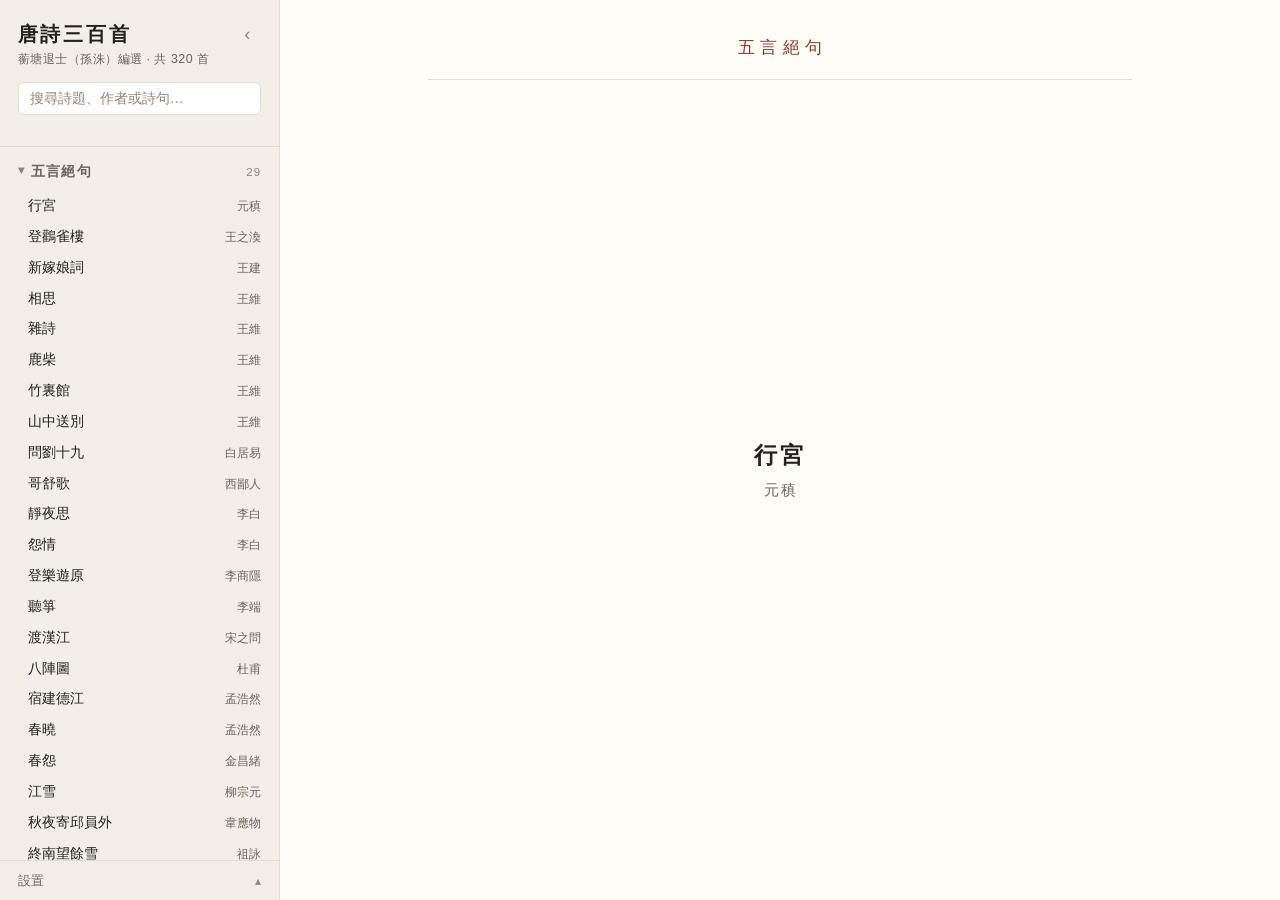
==== commit 2d5ccc4c: "feat: refine breathing background" ====
--- a/index.html
+++ b/index.html
@@ -10,6 +10,13 @@
   color-scheme: light dark;
 
   --bg: #faf8f4;
+  --breathe-period: 12s;
+  --breathe-light-dim: 6%;
+  --breathe-light-bright: 72%;
+  --breathe-dark-dim: 30%;
+  --breathe-dark-bright: 7.2%;
+  --bg-dim: color-mix(in srgb, var(--bg), #3a2e22 var(--breathe-light-dim));
+  --bg-bright: color-mix(in srgb, var(--bg), #fffdf7 var(--breathe-light-bright));
   --bg-sidebar: #f3efe8;
   --bg-hover: #eae4d9;
   --bg-input: #ffffff;
@@ -29,6 +36,8 @@
 @media (prefers-color-scheme: dark) {
   :root {
     --bg: #151412;
+    --bg-dim: color-mix(in srgb, var(--bg), #050403 var(--breathe-dark-dim));
+    --bg-bright: color-mix(in srgb, var(--bg), #fff4e0 var(--breathe-dark-bright));
     --bg-sidebar: #1c1a17;
     --bg-hover: #272420;
     --bg-input: #141311;
@@ -46,16 +55,46 @@
   box-sizing: border-box;
 }
 
-html,
+html {
+  margin: 0;
+  padding: 0;
+  height: 100%;
+  background: var(--bg);
+}
+
 body {
   margin: 0;
   padding: 0;
   height: 100%;
-  background: var(--bg);
+  background: transparent;
   color: var(--text);
   font-family: var(--font-serif);
   -webkit-font-smoothing: antialiased;
   text-rendering: optimizeLegibility;
+}
+
+@keyframes bgBreathe {
+  from {
+    opacity: 0;
+  }
+  to {
+    opacity: 1;
+  }
+}
+
+html.bg-breathe {
+  background: var(--bg-dim);
+}
+
+html.bg-breathe body::before {
+  content: "";
+  position: fixed;
+  inset: 0;
+  z-index: -1;
+  pointer-events: none;
+  background: var(--bg-bright);
+  will-change: opacity;
+  animation: bgBreathe calc(var(--breathe-period, 12s) / 2) cubic-bezier(0.37, 0, 0.63, 1) calc(var(--breathe-period, 12s) / -4) infinite alternate;
 }
 
 .sidebar-toggle {
@@ -374,6 +413,7 @@
 
 .settings-panel summary:focus-visible,
 .setting-num:focus-visible,
+.setting-toggle:focus-visible,
 .setting-action:focus-visible {
   outline: 2px solid var(--accent);
   outline-offset: -1px;
@@ -381,11 +421,23 @@
 
 .settings-body {
   padding: 0.25rem 1.1rem 0.9rem;
+  max-height: 58dvh;
+  overflow-y: auto;
   display: flex;
   flex-direction: column;
   gap: 0.7rem;
   font-size: 0.8rem;
   color: var(--text-muted);
+}
+
+.breathe-options {
+  display: flex;
+  flex-direction: column;
+  gap: 0.65rem;
+}
+
+.breathe-options[hidden] {
+  display: none;
 }
 
 .setting-field {
@@ -426,6 +478,35 @@
   margin: 0;
   accent-color: var(--accent);
   cursor: pointer;
+}
+
+.setting-toggle-row {
+  display: flex;
+  align-items: center;
+  justify-content: space-between;
+  gap: 0.5rem;
+}
+
+.setting-toggle {
+  padding: 0.24rem 0.65rem;
+  font: inherit;
+  font-size: 0.76rem;
+  color: var(--text-muted);
+  background: var(--bg-input);
+  border: 1px solid var(--border);
+  border-radius: 5px;
+  cursor: pointer;
+}
+
+.setting-toggle:hover {
+  background: var(--bg-hover);
+  color: var(--text);
+}
+
+.setting-toggle[aria-pressed="true"] {
+  border-color: var(--accent);
+  color: var(--accent);
+  font-weight: 600;
 }
 
 .settings-actions {
@@ -677,6 +758,14 @@
 
 /* ── Print ── */
 @media print {
+  html.bg-breathe {
+    background: var(--bg);
+  }
+
+  html.bg-breathe body::before {
+    display: none;
+  }
+
   .layout {
     display: block;
     height: auto;
@@ -1117,6 +1206,32 @@
               </div>
               <input id="scan-delay-range" class="setting-range" type="range" min="0" max="10000" step="50" value="1250">
             </div>
+            <div class="setting-toggle-row">
+              <span>背景明暗呼吸</span>
+              <button type="button" class="setting-toggle" id="bg-breathe-toggle" aria-pressed="true">開啟</button>
+            </div>
+            <div class="breathe-options" id="breathe-options">
+              <div class="setting-field">
+                <div class="setting-head">
+                  <label for="breathe-period-range">呼吸週期</label>
+                  <span class="setting-input-wrap">
+                    <input id="breathe-period-num" class="setting-num" type="number" min="2" max="60" step="1" value="12" aria-label="呼吸週期秒數">
+                    <span>s</span>
+                  </span>
+                </div>
+                <input id="breathe-period-range" class="setting-range" type="range" min="2" max="60" step="1" value="12">
+              </div>
+              <div class="setting-field">
+                <div class="setting-head">
+                  <label for="breathe-range-range">明暗幅度</label>
+                  <span class="setting-input-wrap">
+                    <input id="breathe-range-num" class="setting-num" type="number" min="1" max="30" step="1" value="6" aria-label="明暗幅度百分比">
+                    <span>%</span>
+                  </span>
+                </div>
+                <input id="breathe-range-range" class="setting-range" type="range" min="1" max="30" step="1" value="6">
+              </div>
+            </div>
             <div class="settings-actions">
               <button type="button" class="setting-action" id="reset-reveal">重新隱藏詩句</button>
               <button type="button" class="setting-action" id="reset-settings">恢復預設</button>
@@ -5522,11 +5637,18 @@
     }
   });
 
-  /* ── Hover Mask-Wipe Reveal & Settings ── */
+  /* ── Click Mask-Wipe Reveal & Settings ── */
   var DEFAULT_DUR = 2500;
   var DEFAULT_DELAY = 1250;
+  var DEFAULT_BREATHE = true;
+  var DEFAULT_PERIOD = 12;
+  var DEFAULT_RANGE = 6;
   var MIN_MS = 0;
   var MAX_MS = 10000;
+  var MIN_PERIOD = 2;
+  var MAX_PERIOD = 60;
+  var MIN_RANGE = 1;
+  var MAX_RANGE = 30;
   var STORAGE_KEY = "tangshi300_scan_settings";
 
   var root = document.documentElement;
@@ -5535,13 +5657,27 @@
   var durNum = document.getElementById("scan-dur-num");
   var delayRange = document.getElementById("scan-delay-range");
   var delayNum = document.getElementById("scan-delay-num");
+  var breatheToggle = document.getElementById("bg-breathe-toggle");
+  var breatheOptions = document.getElementById("breathe-options");
+  var periodRange = document.getElementById("breathe-period-range");
+  var periodNum = document.getElementById("breathe-period-num");
+  var rangeRange = document.getElementById("breathe-range-range");
+  var rangeNum = document.getElementById("breathe-range-num");
   var resetRevealBtn = document.getElementById("reset-reveal");
   var resetSettingsBtn = document.getElementById("reset-settings");
 
-  function clampMs(val, fallback) {
+  var settings = {
+    dur: DEFAULT_DUR,
+    delay: DEFAULT_DELAY,
+    breathe: DEFAULT_BREATHE,
+    period: DEFAULT_PERIOD,
+    range: DEFAULT_RANGE,
+  };
+
+  function clampInt(val, min, max, fallback) {
     var n = Number(val);
     if (!isFinite(n)) return fallback;
-    return Math.min(MAX_MS, Math.max(MIN_MS, Math.round(n)));
+    return Math.min(max, Math.max(min, Math.round(n)));
   }
 
   function loadSettings() {
@@ -5549,30 +5685,69 @@
       var saved = JSON.parse(localStorage.getItem(STORAGE_KEY) || "null");
       if (saved && typeof saved === "object") {
         return {
-          dur: clampMs(saved.dur, DEFAULT_DUR),
-          delay: clampMs(saved.delay, DEFAULT_DELAY),
+          dur: clampInt(saved.dur, MIN_MS, MAX_MS, DEFAULT_DUR),
+          delay: clampInt(saved.delay, MIN_MS, MAX_MS, DEFAULT_DELAY),
+          breathe: typeof saved.breathe === "boolean" ? saved.breathe : DEFAULT_BREATHE,
+          period: clampInt(saved.period, MIN_PERIOD, MAX_PERIOD, DEFAULT_PERIOD),
+          range: clampInt(saved.range, MIN_RANGE, MAX_RANGE, DEFAULT_RANGE),
         };
       }
     } catch (err) {}
-    return { dur: DEFAULT_DUR, delay: DEFAULT_DELAY };
+    return {
+      dur: DEFAULT_DUR,
+      delay: DEFAULT_DELAY,
+      breathe: DEFAULT_BREATHE,
+      period: DEFAULT_PERIOD,
+      range: DEFAULT_RANGE,
+    };
   }
 
-  function saveSettings(dur, delay) {
+  function saveSettings() {
     try {
-      localStorage.setItem(STORAGE_KEY, JSON.stringify({ dur: dur, delay: delay }));
+      localStorage.setItem(STORAGE_KEY, JSON.stringify(settings));
     } catch (err) {}
   }
 
-  function applySettings(dur, delay, persist) {
-    dur = clampMs(dur, DEFAULT_DUR);
-    delay = clampMs(delay, DEFAULT_DELAY);
-    root.style.setProperty("--scan-dur", dur + "ms");
-    root.style.setProperty("--scan-delay", delay + "ms");
-    if (durRange) durRange.value = String(dur);
-    if (durNum) durNum.value = String(dur);
-    if (delayRange) delayRange.value = String(delay);
-    if (delayNum) delayNum.value = String(delay);
-    if (persist) saveSettings(dur, delay);
+  function applySettings(next, persist) {
+    settings.dur = clampInt(next.dur, MIN_MS, MAX_MS, DEFAULT_DUR);
+    settings.delay = clampInt(next.delay, MIN_MS, MAX_MS, DEFAULT_DELAY);
+    settings.breathe = typeof next.breathe === "boolean" ? next.breathe : DEFAULT_BREATHE;
+    settings.period = clampInt(next.period, MIN_PERIOD, MAX_PERIOD, DEFAULT_PERIOD);
+    settings.range = clampInt(next.range, MIN_RANGE, MAX_RANGE, DEFAULT_RANGE);
+
+    root.style.setProperty("--scan-dur", settings.dur + "ms");
+    root.style.setProperty("--scan-delay", settings.delay + "ms");
+    root.style.setProperty("--breathe-period", settings.period + "s");
+    root.style.setProperty("--breathe-light-dim", settings.range + "%");
+    root.style.setProperty("--breathe-light-bright", Math.min(100, settings.range * 12) + "%");
+    root.style.setProperty("--breathe-dark-dim", Math.min(100, settings.range * 5) + "%");
+    root.style.setProperty("--breathe-dark-bright", (settings.range * 1.2).toFixed(1) + "%");
+    root.classList.toggle("bg-breathe", settings.breathe);
+
+    if (durRange) durRange.value = String(settings.dur);
+    if (durNum) durNum.value = String(settings.dur);
+    if (delayRange) delayRange.value = String(settings.delay);
+    if (delayNum) delayNum.value = String(settings.delay);
+    if (periodRange) periodRange.value = String(settings.period);
+    if (periodNum) periodNum.value = String(settings.period);
+    if (rangeRange) rangeRange.value = String(settings.range);
+    if (rangeNum) rangeNum.value = String(settings.range);
+    if (breatheToggle) {
+      breatheToggle.setAttribute("aria-pressed", String(settings.breathe));
+      breatheToggle.textContent = settings.breathe ? "開啟" : "關閉";
+    }
+    if (breatheOptions) breatheOptions.hidden = !settings.breathe;
+    if (persist) saveSettings();
+  }
+
+  function updateSetting(patch) {
+    applySettings({
+      dur: "dur" in patch ? patch.dur : settings.dur,
+      delay: "delay" in patch ? patch.delay : settings.delay,
+      breathe: "breathe" in patch ? patch.breathe : settings.breathe,
+      period: "period" in patch ? patch.period : settings.period,
+      range: "range" in patch ? patch.range : settings.range,
+    }, true);
   }
 
   if (reader) {
@@ -5597,25 +5772,32 @@
     });
   }
 
-  var initial = loadSettings();
-  applySettings(initial.dur, initial.delay, false);
+  applySettings(loadSettings(), false);
 
   if (durRange && durNum) {
-    durRange.addEventListener("input", function () {
-      applySettings(durRange.value, delayRange ? delayRange.value : DEFAULT_DELAY, true);
-    });
-    durNum.addEventListener("change", function () {
-      applySettings(durNum.value, delayNum ? delayNum.value : DEFAULT_DELAY, true);
+    durRange.addEventListener("input", function () { updateSetting({ dur: durRange.value }); });
+    durNum.addEventListener("change", function () { updateSetting({ dur: durNum.value }); });
+  }
+
+  if (delayRange && delayNum) {
+    delayRange.addEventListener("input", function () { updateSetting({ delay: delayRange.value }); });
+    delayNum.addEventListener("change", function () { updateSetting({ delay: delayNum.value }); });
+  }
+
+  if (breatheToggle) {
+    breatheToggle.addEventListener("click", function () {
+      updateSetting({ breathe: !settings.breathe });
     });
   }
 
-  if (delayRange && delayNum) {
-    delayRange.addEventListener("input", function () {
-      applySettings(durRange ? durRange.value : DEFAULT_DUR, delayRange.value, true);
-    });
-    delayNum.addEventListener("change", function () {
-      applySettings(durNum ? durNum.value : DEFAULT_DUR, delayNum.value, true);
-    });
+  if (periodRange && periodNum) {
+    periodRange.addEventListener("input", function () { updateSetting({ period: periodRange.value }); });
+    periodNum.addEventListener("change", function () { updateSetting({ period: periodNum.value }); });
+  }
+
+  if (rangeRange && rangeNum) {
+    rangeRange.addEventListener("input", function () { updateSetting({ range: rangeRange.value }); });
+    rangeNum.addEventListener("change", function () { updateSetting({ range: rangeNum.value }); });
   }
 
   if (resetRevealBtn && reader) {
@@ -5629,7 +5811,13 @@
 
   if (resetSettingsBtn) {
     resetSettingsBtn.addEventListener("click", function () {
-      applySettings(DEFAULT_DUR, DEFAULT_DELAY, true);
+      applySettings({
+        dur: DEFAULT_DUR,
+        delay: DEFAULT_DELAY,
+        breathe: DEFAULT_BREATHE,
+        period: DEFAULT_PERIOD,
+        range: DEFAULT_RANGE,
+      }, true);
     });
   }
 
